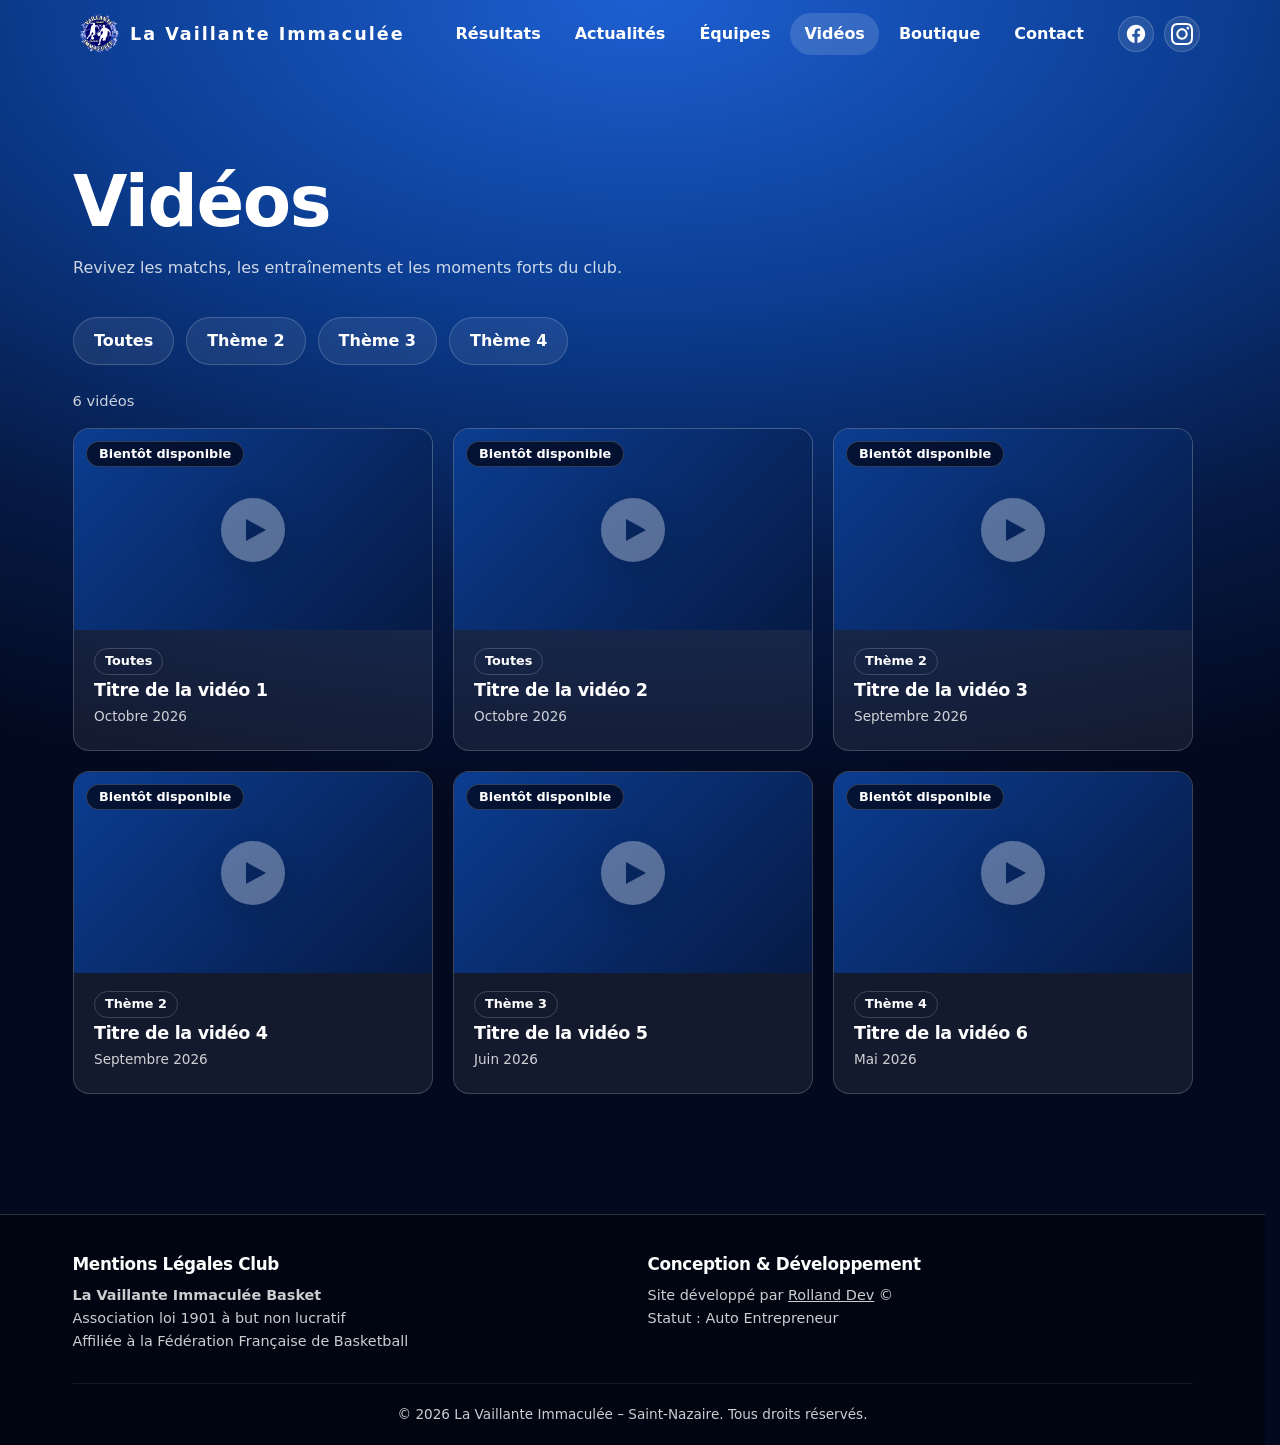
==== pages/videos.html @ cab638eb "vaillanteV2 11/10/26" ====
<!doctype html>
<html lang="fr">
  <head>
    <meta charset="utf-8" />
    <meta name="viewport" content="width=device-width, initial-scale=1" />
    <title>Vidéos – La Vaillante Immaculée</title>
    <meta
      name="description"
      content="Les vidéos de La Vaillante Immaculée, club de basket de Saint-Nazaire : matchs, entraînements et moments forts du club."
    />
    <meta name="theme-color" content="#061a45" />
    <link
      rel="icon"
      href="data:image/svg+xml,%3Csvg xmlns='http://www.w3.org/2000/svg' viewBox='0 0 100 100'%3E%3Ccircle cx='50' cy='50' r='48' fill='%230b3d91'/%3E%3Ccircle cx='50' cy='50' r='30' fill='none' stroke='%23fff' stroke-width='5'/%3E%3C/svg%3E"
    />
    <link rel="stylesheet" href="../stylev2.css" />
  </head>
  <body>
    <svg
      width="0"
      height="0"
      style="position: absolute"
      aria-hidden="true"
      focusable="false"
    >
      <symbol id="logo" viewBox="0 0 1024 1024">
        <g id="confettis">
          <path
            fill="#7b8bdb"
            fill-rule="evenodd"
            d="M551 920.3l1 2.4 0 5.3 -1 1.3 -1 4.7 -2 2.3 -1.7 4.4 2.7 3 0 2.6 5.3 5.4 4 0 2.4 -2 6.6 0 1.4 -1 3.6 2 2 -0.7 2 1.7 7 0 1.4 -1.4 0 -3.6 1 -1.4 0 -6.6 2 -2.4 0 -7.6 1 -1.4 0 -4 -1 -1 -1.7 0.7 -3.7 0 -1.3 1 -15.3 0 -1.4 -1 -6.6 -1 -5 -2.7zM428.3 900l-2.3 2.3 0 5 1 1.4 0 3.6 1 1.4 0 10.3 -2 2.3 -0.3 1.4 -4.7 3.6 1 2.4 0 2.6 1 1.4 0 4.6 1 1.4 0 2.6 2.7 2.7 0.3 2.3 2.3 3.4 3.7 0 2.3 2 4.4 -2 11.6 0 1.4 -1.4 0 -5.6 1 -1.4 0 -4.6 1 -1.4 0 -2.6 2 -2.4 0.3 -2.3 1.7 -1.7 0 -6 -3.4 -4.3 -4 0 -1.3 1 -2.3 0 -1 -1 0 -3.3 1 -1.4 0 -5 -2.7 -1.6 -10.7 -10.7 -2 0 -1.3 1zM577.3 866l-1 1.7 1.4 1.6 -3.7 4 0 5 2 3.4 0 3.6 1 1.4 0 2.6 2.3 2.4 2 0 2.4 -2.4 0 -5 -1 -1.3 0 -2.7 -1 -1.3 0 -4.7 -1 -1.3 1 -1.7 0 -2 -2.4 -3.3zM526.3 856l-2 0 -3.3 3 -5.3 0 -1.4 -1 -2 0 -1.3 1.3 0 6 3 3.4 0 3.3 -1.3 2.7 -3.4 3.3 0.7 2 -1 1.3 0 2.7 -2.3 3.7 -5 1.3 -1 -0.7 -1.4 0.4 -2 -1.7 -5 0 -3.3 4.3 -0.3 1.4 -3 3 -1.4 0.3 -1 1.7 1.7 3.6 5.3 3.4 11 0 1.4 -1 2.6 0 1.4 -1 1.6 0 4.4 -2 2.6 0 1.4 -1 4 1.3 4.3 4.7 0 6.6 1 1.4 0.3 10 3.4 3.3 0 2.7 -1.4 1 -8.3 -3.4 -2.7 0.7 -2.3 2 -1.7 0 -4.3 2 -3.7 0 -1.3 1 -4.7 0 -1.3 1 -18.3 0 -1.4 -1 -2.6 0 -1.4 -1 -4.6 -1 -3 -1.7 -1.7 1 0 3 1 1.4 0 3.6 1 1.4 0 6.3 -1 1.3 0 8 1.3 1.4 3.4 1.3 1.6 1.7 1.7 0 9.3 5 4 1 2.4 -2.4 0.3 -3.3 4.7 -4.7 1.3 0 4 4.4 0 1.6 1 1.4 0 2.6 1 1.4 1 4.6 2.3 2.4 7.4 3.3 6.6 6.7 3 -1 2.4 -2.4 5.3 -10.3 4 -4 2.7 -1.7 0 -4.6 2 -2.4 0 -1 -2 -2.6 1 -1.4 0 -2.6 1 -1.4 0 -3.6 2 -3.4 -1 -2.3 0 -12.3 3.3 -3.7 2.3 -0.3 5 -4 0 -0.7 -8.3 -8.3 -5.3 -11.7 0 -2.7 -2.7 -6 0.7 -2 -1.4 -1.3 -3 0 -1.3 1 -5.3 0 -10 -9 2.3 -5 2.7 -2.7 0 -2 -1 -1.3 0.3 -1 4 -4 1.7 0 2.6 2.7 1 0 1.4 -1.4 0 -2 -1 -1.3 0 -2.7zM616.3 845l-4 2 -2.3 2.3 0 1 1 1.4 0 2.6 1 1.4 0 3.6 1 1.4 0 2.6 2 3.4 0 4.6 1 1.4 0 3.6 1 1.4 0 5.6 1 1.4 0 1.3 -1 1.3 0 6.7 -5 12.3 1.3 1.4 2.7 0 2.3 1 3 -2 -0.3 -1.4 0.7 -1 0 -6 -1 -1.3 0 -3.7 -1 -1.3 0 -4.3 3 -3.4 2 0 5 -6 2.6 0.4 1.4 -1.4 0 -2 -3 -5.3 0 -1.7 -2 -2.3 0 -1.7 -3 -5.3 0 -1.7 -2 -3.3 0 -1.7 -3.7 -5 0.3 -1.3 -1 -1zM434 831.3l-3 1.7 -1.7 0 -3.3 3.3 2 5.7 -4 3.3 0 1 1.3 1.4 2 0 1 -0.7 1.7 1.7 -1 1.6 -2.7 -0.3 -1.3 1.3 0 3 1 1.4 0 4.6 2 2.4 -2 2.6 0 3 1.3 1.4 6.7 -1 4.7 3.6 2 -2 0 -1.6 1 -1.4 -1 -2.3 0 -3.3 3.3 -7.7 2.7 -3.7 1 -5 -3.7 -4 0.7 -1 0 -2 -6.4 -6.3zM784.3 791l0 0.7 6.4 6.3 0.3 1.3 7 7 1.3 -0.3 4 1.7 5 0 4.4 -3.4 0.6 -2.3 -2 -2 -5.3 -2.3 -7.7 -6.7 -3.6 0 -1.4 -1 -3 0 -1.3 1 -3.7 -1zM760.3 788l-3 0 -1 1 0.7 3 -2 2.3 -0.3 1.4 -2.4 1.3 -3.6 3.7 -1.4 0.3 -4.3 4.3 -0.3 1.4 -1.7 1.6 2 4.4 0 1.6 2.3 2.4 1 0 9 -5 3.7 -3.7 1.3 -0.3 6.4 -5.4 0 -6 -2 -4zM246.3 773l-3 -1 -8.3 9.3 -0.3 1.4 -2 2 -1.4 0.3 -22.3 22.3 -0.3 1.4 -12.7 12.6 0 1 2.7 2.7 0.3 1.3 3.3 3.4 2 -0.7 1 0.7 2 0 1.4 -1 2.6 0 7 -3.7 1 0.7 3 0 1.4 -1 1.6 0 3.4 -3.4 0 -1.6 1.3 -2.7 2.3 -2.3 -0.3 -1.4 0.7 -1.6 2 -2.4 3.3 -7.3 1.7 -1.7 0 -1.6 3.3 -6.7 1.7 -1.7 3.3 -8.3 2.7 -2.7 0 -2zM761 757.3l-2 3 0 5 5 10 2 2.4 0 1.6 2 3.4 0 1.6 3.3 3.4 2 0 3.4 -2 8.6 0 2.4 -2.4 0 -2 -13.4 -12.3 -1.3 -0.3 -5.7 -6.7 -1.3 -0.3 -4.3 -4.4zM809.7 856.3l0 -2 -7.4 -7.3 -2 0 -2.6 2.7 -1.7 0 -1.3 -1.7 0 -2.7 -1.7 -2 1 -2.3 3.7 -3.7 0.3 -1.3 4.7 -4.7 0 -1.6 1 -1.4 0 -5.6 1 -1.4 0.6 -3.3 -1 -1 -5.3 -1.3 -3.7 -3.7 -1.6 0 -2 -1 -7.4 -8 -3 0 -2 2.7 4.4 5.3 3.3 6.7 0 1.3 -2.3 4.7 -3 3 -1.4 0.3 -4.6 3.7 -3.4 1.3 -3.6 3.7 -5.4 3.3 -3.6 3.7 -2.4 0.3 -2.6 2.7 -4.4 2.3 -3.6 3.7 -1.4 0.3 -4 4 2.7 3.7 0 2.3 -1 1 -4 0 -0.7 -0.7 0.4 -2 -1.4 -1.3 -4.3 2 -4.3 0 -2.7 -1.3 -6 -7 -4.3 -7.4 -6.7 -7.6 -1.3 -3.4 -2.7 -2.6 -1.3 -3.4 -2.7 -2.6 -3.3 -5.4 -5.4 -5.3 -1 0 -4.3 5 -5.3 0 -1.4 -1 -1.6 0 -3.7 -3.3 -0.3 -4.4 -2 -3.3 0 -1.7 -1.7 -2 0.7 -2.6 5.6 -3 2.4 -2.4 0 -1 -6.7 -9.6 -2.3 -4.7 0 -3.3 1.3 -2.7 4 -4 1.3 -0.3 5 -5 0 -0.7 -3 -3 -4.3 -1.3 -4.3 -3.4 -2.4 0.7 -2.6 2.7 -1.4 0.3 -10.6 7.7 -3.4 1.3 -1.6 1.7 -3.4 1.3 -6.6 4.7 -28.7 14.3 -1.7 0 -5.3 3 -1.7 0 -8.3 4 -4.7 1 -3.3 2 -1.7 0 -7.3 3 -2.7 0 -7.3 3 -2.7 0 -1.3 1 -2.7 0 -1.3 1 -2.7 0 -1.3 1 -2.7 0 -1.3 1 -2.7 0 -1.3 1 -3.7 0 -1.3 1 -3.7 0 -1.3 1 -4.7 0 -1.3 1 -4.7 0 -1.3 1 -5.7 0 -1.3 1 -7.7 0 -1.3 1 -10.7 0 -1.3 1 -23.7 0 -1 1 1 1.7 2 1 31 0 3.4 -1 8.6 0 1.4 -1 4.3 0 4.3 3 5 1 7.4 -3 3.6 0 1.4 -1 4.6 0 1.4 -1 5.6 0 2.4 -2.4 0 -2 -0.7 -1 1.7 -1.6 1.6 0 1.4 -1 2.6 0 1.4 -1 2.6 0 1.4 -1 7.6 -2 3.4 -2 1.6 0 4.4 -2 6.6 -1 6.4 -3 1.6 0 1.7 -1.7 2.3 -0.3 1.4 -1 2.6 -0.4 3.7 4 8.7 -3.6 1.6 0 10.4 -5 4 1.3 3 3 5.3 10.7 0 1.6 3 5.4 0 1.6 1.7 1.7 4.3 8.7 0 1.6 4 7.4 0 1.6 5 10.4 0 1.6 1.7 1.7 1.3 3.3 2.3 2.4 2.4 0.6 15.3 -15.3 2.7 -1.3 4.3 0 4.7 4.3 0.3 1.3 1.7 1.7 1.3 2.7 0 1.6 3 5.4 0 1.6 2 3.4 0 1.6 1 1.4 1 4.3 -1 1.3 -0.3 2.4 -2.7 2.6 -0.3 2.4 -2 2 -13.7 8.3 -1.7 0.3 -2.6 -3 -3.4 0.7 -4.3 3 -1.7 0 -7.3 4 -1.7 0 -3.3 2 -1.7 0 -1.3 1.3 0 1 3 3.4 0 3.6 1 1.4 -0.3 1 -2.7 2.3 -1.7 0 -1.3 1 -2.7 0 -1.3 1 -1.7 0 -1 1 2.7 3.3 3.3 -0.3 7 3.7 1.7 0 2 1.6 2 0 3.3 3.4 1.4 0.3 1.6 1.7 2.4 0.3 4.6 4.7 1.4 0.3 2.6 2.7 1.7 0.6 9.7 -4.6 3.6 0 1.4 -1 3.3 0 3.3 3 2 -0.7 5 3.7 4 0 1.4 -1.4 1.3 -3.3 2.7 -2.7 0.3 -1.3 4.7 -3.7 0 -4 -2 -2.3 0 -3.7 -1 -1.3 0 -6.7 -0.7 -1 1.7 -3 0.3 -2.3 2 -2 3.3 -1.3 6.7 -5.7 7.7 -4.3 4.3 2.6 1.7 -0.6 3.6 0 1.7 -1 2.3 2 1 0 2.4 -2 1.6 0 4.4 -2 2.6 0 1.4 -1 1.6 0 2.4 -2.4 0 -3.6 2 -2.4 0 -2.6 1.3 -1.7 2 -0.3 1.3 1 6 0 4.4 -5.4 0.3 -1.3 2 -2 4.3 -2.3zM686.3 892l1.4 1 1.3 2.7 0.3 2.6 -2.3 1.7 -2.3 0 -1 -1 0 -5.3zM659.3 796l2.4 2 0.3 2.3 1 1.4 -1.3 4 -1.7 1.3 -1.3 -1 0 -3.7 -3 -4.3 1 -1.3zM827.3 736l-10.3 -1.7 -4 4 -1.3 3.4 -1.7 1.6 0 2 6.3 6.4 2 0 6.4 -6.4 0.3 -1.3 1.7 -1.7 0 -1.6 2 -2.4 0 -1zM82 724.3l-1 1 0 4 1 1.4 0 1.6 2 2.7 -2 2.3 -0.3 1.4 -2.7 2.6 0 1 1.3 1.4 2 -0.7 4.4 2 11 11 4 6.3 -0.7 2 1.3 1.4 1.7 0 1.3 1 2.7 0 1.3 1 4 0 1 -1.7 -2.6 -3 0 -5.3 2 -2.4 0 -1 -2 -3.3 0 -2.7 -1 -1.3 1 -7.7 -4.4 -3.3 -4 0 -3.3 2 -6 -0.3 -4 -4 -3.3 -5.4 -4 -4zM230 711.3l-1 1 0 2 3.3 3.4 0 2 18 18 3.7 0.6 6.3 6.4 1.4 0.3 8.6 9.7 1.4 0.3 3.6 3.7 10.4 6.3 3 3 2 3.3 -3.4 4.4 2 2 1.4 0.3 5.3 5.7 0 7.3 -1 1.3 0 12 1 1 3.3 -0.6 11.7 -11.7 2.7 -1.3 4.3 0 21.3 11 2.4 0.3 1.6 1.7 1.4 0.3 5.3 5.7 0 2.3 -2 3.3 0 2.7 -2 2.3 -2.7 5.7 0.4 1.3 -2.7 4 0 1.7 -2 2.3 0 1.7 -1.3 2.7 -4.7 6.6 0 1.7 -6.7 12 2 2.7 1.4 0.3 1.6 1.7 0 1.3 -1.3 1 -2.7 0 -1.3 1 -2 -0.7 -2 2 -5 10 0 1.7 -1 1.3 0.3 3.7 -4.3 4.3 -1.3 4.4 -4 4 -2.7 1.3 -4.3 0 -3.4 -2 -1.6 0 -2.7 -1.3 -2.7 -2.7 -1.6 0 -9.7 -5.3 -3.3 -3.7 0 -1.7 -1 -1.3 0 -2.3 0.6 -1 -0.6 -1.4 -3.7 2.7 -5.3 1 -1.4 -1 -1.6 0 -2.4 -2 -11.3 -5.3 -2 -2 -2.3 -4.7 0 -3.7 -1 -1 -5.7 3.7 -3.3 0 -7.4 -4 -1.6 0 -2.7 -1.3 -1.7 -1.7 -1.3 -0.3 -4 -4 -1.3 -2.7 0 -3.7 -2.4 -2.3 -1.6 -0.7 -2.4 0.7 -1.3 1.3 0.7 2 -3.7 5 0 1.7 -2 2.3 -3 6 0 4 4.3 4.4 1.7 0 4.3 3 2.4 0.3 9 9 0.3 6.3 1 2 2.3 2.4 1.4 0.3 5.6 5.7 2.7 0 1.3 1 3.7 0 1.3 1 7 0 2.4 -2 7.6 0 2.7 -3.7 2 -0.3 5.3 5 6.4 3.3 6 5 2 3.3 -2 2.4 -1.4 0.3 -4.6 4.7 -4 0.3 -1.4 -1 -2 0 -1.3 1.3 0 1.7 -3.7 6 0.7 2 -3 6.3 0 2.7 -1 1.3 0 2 1.3 1.4 1.7 0 3.3 2 1.7 0 2.7 1.3 6.6 5.7 9.7 0 1.3 1 3.4 0.6 0.6 -0.6 -0.6 -2 1 -1.4 0 -2.6 1 -1.4 0 -4.6 1 -1.4 0 -2.6 1 -1.4 0 -5.6 4.3 -4.7 1.7 0 2.6 2.7 1.4 0.3 4 4 0.3 1.3 1.3 1.4 1 0 1.4 -1.4 -1 -3.6 4.3 -4.7 2.7 -1.3 7.6 0 3.7 -2.7 13.3 -6.3 1 -1 -2 -2.7 -1.3 -0.3 -3 -3 -1.3 -2.7 0 -4.3 2 -2.4 0 -1.6 4.3 -8.7 1.7 -1.7 3.3 -7.3 1.7 -1.7 0 -2 -0.7 -1 2 -4.3 1.7 -2.3 4 -3.4 0.3 -2.3 2.7 -2.7 0.6 -1.6 -0.3 -1.4 3.7 -5 4.3 -9.3 2.7 -2.7 5.3 -10.3 1.7 -1.7 2.3 -5.3 1.7 -1.7 1.3 -3.3 2 -2 5 -2.3 1.3 1 3.7 0 1.3 1 8.7 1 4.3 2 3.7 0 1.3 1 2.7 0 1 0.6 3.7 -1.6 3.3 0 1.3 1 6.7 0 1.3 1 19 0 2 -2.7 -1 -1 -8.6 0 -1.4 -1 -6.6 0 -1.4 -1 -6.6 0 -1.4 -1 -4.6 0 -1.4 -1 -4.6 0 -1.4 -1 -3.6 0 -1.4 -1 -2.6 0 -1.4 -1 -3.6 0 -1.4 -1 -2.6 0 -1.4 -1 -6.6 -1 -4.4 -2 -2.6 0 -1.4 -1 -1.6 0 -1.4 -1 -1.6 0 -1.4 -1 -1.6 0 -1.4 -1 -1.6 0 -1.4 -1 -7.6 -2 -3.4 -2 -1.6 0 -3.4 -2 -1.6 0 -3.4 -2 -1.6 0 -5.4 -3 -1.6 0 -29.7 -15.3 -1.7 -1.7 -8.3 -4.3 -1.7 -1.7 -13.3 -8.3 -2.7 -2.7 -1.3 -0.3 -2.7 -2.7 -5.3 -3.3 -3.7 -3.7 -1.3 -0.3 -3.7 -3.7 -1.3 -0.3 -6.7 -6.7 -1.3 -0.3 -24.3 -24.4zM181.3 640l-3 0 -1 1 0.7 3.3 2.7 3.7 2.3 5.3 1.7 1.7 4.3 9.3 1.7 1.7 0.3 1.3 3.7 4.7 1.3 3.3 1.7 1.7 0.6 3.3 -4 1.4 -1 -0.7 -6 0 -4.3 4 -3.3 -2.7 -2.4 0.7 -4.6 5.7 -2.4 0.3 -2.6 2.7 -2.4 0.3 -1 1 0 2 -4.3 3.3 0 2.7 -2.3 2.7 -4.7 2.3 -6.7 0 -1.6 1.7 -3.4 1.3 -5.6 4.7 -4.4 2.3 -2 2.7 2.4 1.3 4 4 0.3 3.3 1.3 1.4 1 0 3.7 -3.7 1.3 -0.3 1.7 -2.7 4.7 -3.7 0.3 -2.3 3 -3 1.3 -0.3 16.4 -16.4 0.3 -1.3 4.7 -5.3 3.6 0 1.7 -1 1.3 1 2.4 0.3 25.3 25.3 1.7 -1 1 -2 0 -2.6 1 -1.4 0 -6.6 1 -1 6.6 6 2 1 2 0 1 -1 -3.3 -4 -0.3 -1.4 -3.7 -3.6 -0.3 -1.4 -3.7 -3.6 -0.3 -1.4 -2.7 -2.6 -3.3 -5.4 -2.7 -2.6 -0.3 -1.4 -9.7 -13.6 -1.3 -3.4 -4.7 -6.6 -2.3 -5.4 -1.7 -1.6 -3.3 -7.4zM913.3 616l-1 0 -1.6 1.7 -1.4 0.3 -2.6 2.7 -3.4 1.3 -11.3 11 -8 -7.3 -0.3 -2.4 -2 -3.3 0 -1.7 -1 -1 -1.7 0.7 -4.7 0 -4.3 2 -5.3 0 -4.4 -2 -3 0 -2.3 2.3 -3 6 0 2.7 -1.3 2.7 -2.7 2.6 1 7 7 12.4 0 3.3 -2.3 4.7 -1.7 1.6 -1.3 3.4 -1.7 1.6 -1.3 4.4 -1.4 1 -2 -0.7 -2.3 2.3 -2.3 4.4 -1.7 1.3 -3.3 -0.7 -1 -1.3 0 -1.7 -1 -1 -2.4 0.7 -4.6 3.7 -2.4 0.3 -1.3 1 -3.3 0 -8.4 -4 -2 0 -1.6 2.7 -3 3 -1.4 0.3 -5 6 1.7 5 -3.3 5.7 -4.7 4.6 0 0.7 -5 4.3 -0.3 1.4 -4.4 4.3 1.4 2.3 -0.7 2 4.3 4.4 2 0 3.4 -3.4 0.3 -1.3 2.3 -1.3 6.7 -7.7 6 -0.3 2.7 1.3 4.6 4.7 1.4 0.3 5.6 5.7 1.7 0 2.7 1.3 3.6 3.7 2 0 3.4 -4.4 0 -4.6 2 -3.4 0 -1.6 3.6 -2.7 2 0 2 1.7 1 0 5.4 -4 3.6 0 2.4 -2.4 1.3 -3.3 2.7 -3.3 3.3 0 2.3 1 1.4 -2 6 -5.4 2 -4 0.3 -2.3 1.7 -1.7 1.3 0.7 0 6 -1 4.3 1.7 1.7 0.3 1.3 4.7 4.7 0.3 3.3 1 2 3.3 2.4 2.7 0 3 2 0 1.3 -1 1 -5.7 0 -4 2 -1.3 1.3 0.7 2 -1 3.4 -8 8 -1.4 0.3 -3.6 3.7 -1.4 0.3 -3.3 3 -1.7 0.7 -2 -1.7 -2.6 0 -5.4 -5 -2 0 -1.3 1.3 0 2 5.7 5.7 1.6 2.7 3.7 0 3.3 2 2.7 0 1 1 0.3 1.6 -0.6 0.7 -6 0 -1.4 -1 -4 0 -1.3 1.3 0.3 2.7 -2 1 -16.3 17.3 0 3 2.3 2.4 1.4 0.3 7.3 7.7 -1 4.3 -2 3.3 0 2.7 -1 1.3 -1 4 4.3 3.4 2 -0.7 1 0.7 2.7 0 8.3 4 1.7 0 3.3 2 1.7 0 4 1.6 1.7 -1 0 -1.6 2 -4.4 0 -2.6 1 -1.4 0.3 -2.3 4 -4 3.3 -0.3 6.4 -4 6.6 0 2 -1 7.4 -7.4 0.6 -3.3 -2.3 -2.3 -1.3 -5.4 -2.7 -4 0.7 -2 -2.7 -2.6 -1.3 -2.7 0.3 -2 3.7 -3.7 0 -4 -1 -1.3 0 -3.7 -1 -1.3 0 -2.7 -1 -1.3 0 -6.7 -4 -6.3 0.3 -2 1.7 -1.3 3 0.3 9.6 7.7 6.4 3.3 2.6 2.7 1 0 4.4 -3.4 3 -7 0 -2.6 1 -1.4 0 -1.6 3 -4.4 0 -1.6 1.3 -2.7 2.7 -2.7 0 -3 -1.4 -1.3 -1.6 0 -1.4 -1 -2.6 0 -8.4 -4 -1.6 0 -4.4 -2 -3.3 -0.3 -1.3 -1.7 0.3 -4 4.3 -4 4.4 2.3 2 -2 2 -4 0.3 -2.3 1.7 -1.3 3 0.3 4 4 1.3 3.3 1.3 1.4 3 0 8.4 -8.4 1.3 -3.3 1.7 -1.7 2 -4 0 -1.6 3 -6.4 0 -5 -2.4 -2.3 -5.6 0 -4.4 -2 -3.6 0 -1.4 -1 -2.6 0 -2.7 -1.3 -3.7 -3.7 -2.3 -1.3 0 -2.7 6.7 -6.7 0 -2 -5.7 -5.6 -0.3 -1.4 -4.7 -5.6 -1.3 -3.4zM898 669.7l-2 2.3 -3.7 0 -8.3 5 -2 -0.7 4 -6.3 1.7 -1.3 6.6 0 1 -0.7zM806.7 458.3l-1.7 1 0 3 1 1.4 0 17.6 1 1.4 0 13.3 -1 1.3 0 18.7 -1 1.3 0 8.7 -1 1.3 0 6.7 -1 1.3 0 5.7 -1 1.3 0 4.7 -1 1.3 -1 8.7 -1 1.3 0 2.7 -1 1.3 0 3.7 -1 1.3 -1 6.7 -2 4.3 0 2.7 -3 7.3 0 2.7 -1 1.3 -1 4.7 -2 3.3 0 1.7 -1 1.3 -1 4.7 -2 3.3 0 1.7 -3 5.3 0 1.7 -3 5.3 0 1.7 -9.3 18.7 -1.7 1.6 -3.3 7.4 -1.7 1.6 -4.3 8.4 -1.7 1.6 -10.3 16.4 -2.7 2.6 -3.3 5.4 -3.7 3.6 -0.3 1.4 -3.7 3.6 -0.3 1.4 -4.7 4.6 0 1 1 1 2.3 -0.6 2.4 -2.4 0.3 -1.3 10.3 -11.3 0 -2 2.4 -2.4 2.3 -4.3 2.3 -1.3 5.4 -6.4 1.3 -3.3 7.7 -11.7 0.3 -3.3 4.7 -4.7 12 -24 0 -2.6 3 -4.4 0 -2.6 4 -8.4 1 -4.6 3 -4.4 0 -1.6 1 -1.4 0 -1.6 1 -1.4 0 -1.6 1.6 -4 -0.6 -2 1 -1.4 0.3 -2.3 1.3 -1.3 -0.6 -2 2 -2.4 0 -1.6 1 -1.4 0 -4.6 2.3 -2.7 2.7 0 6 6 1.6 2.7 5 0 7.4 -8.4 3.3 -5.3 5 -4.3 1.7 1.3 0.3 2.3 6 10.4 1 4.6 2 3.4 0 3.6 2 4 2 2.4 0 7.6 2.3 2.4 2.4 -1 10.6 0 1.4 -1 5.3 0 2.3 2 2.4 0.6 3 -3 0 -1.6 2.3 -4.7 4.7 -4.7 0 -3 -0.7 -1 0.7 -2 -2 -2.3 0.6 -3 -1.3 -1.7 0.7 -2 -1 -2 -1.4 -1.3 -2.3 -0.3 -2.7 -2.7 -3.6 0.3 -3 -3.6 1.3 -1.7 2.7 -1.3 3.6 0 3.4 -2 2.6 0 1.7 -1.7 1.3 -0.3 11.7 -11.7 2.7 -1.7 0 -1 -1.4 -1.3 -1 0 -8 5.7 -1.3 -0.4 -10 5.7 -1.7 0 -4 1.7 -4.6 -4.7 0.6 -2 -2.6 -4 0 -6.7 -1 -1.3 0 -8.7 -1 -2 -1.4 -1.3 -1 0 -1.3 1 -2.7 0 -2.6 2.7 -3.4 0.3 -1.3 1.3 0 2 2 4.4 0 3.6 1 1.4 1 4.3 -2.7 2.7 -2.3 -1 -1.3 -1.7 0 -8.7 -1 -1.3 0 -3.7 -3 -3.3 1 -1.7 0 -2 -1 -1.3 0 -8.7 -2.7 -3.6 -4.3 -8.7 0 -1.7 -2 -2.3 -0.7 -1.7 0.3 -1.3 -1.6 -3.7 -2.4 -2.3 -2 0 -2 1 -1.6 1.7 -3.4 1.3 -3.3 3.3 -2.7 -0.3 -1.3 1.3 1 2.4 0 3.6 4 8.4 0 3.6 2 3.4 0 1.6 2 2.7 -5.3 5.7 -2.7 1.3 -3.3 0.3 -3 -3.3 0 -2.3 1 -1.4 0 -7 -1 -1.3 0 -7.3 1 -1.4 0 -3.6 1 -1.4 0 -13 -1 -1.3 0 -15.7 -1 -1.3 0 -6.7zM831.3 433l-2 1 -4.3 4.3 -0.3 1.4 -1.7 1.6 -1 2 0 1.7 -2 2.3 -2 4 0 1.7 -3 5.3 0 1.7 -2 4.3 1.3 1.4 3.4 1.3 3.6 3.7 1.7 0 3.3 2 2.7 0 7.3 4 1.7 0 3.3 2 4 1 1.4 -1.4 3 -6 1.3 -6.3 2.7 -2.7 1 -4.6 2 -3.4 0 -2.6 1 -1.4 0 -4 -4.4 -3.3 -3.3 -1.3 -1.7 -1.7 -2 -1 -1.6 0 -2.4 -2 -1.6 0 -4.4 -3zM137.3 334l-2.3 -0.7 -1 1 0 2.7 -0.7 1 0.7 1.3 4.7 -3 0 -1zM152.3 327.7l-1.6 -2.7 0 -4.7 -1 -1.3 0 -2.7 -3.4 -4.3 -3 0 -4.3 2 -3 -1.7 -2 1.7 -4.7 0 -1.3 1 -1.3 0 -2 -1.7 -4.4 0.7 -2 1 -3.3 3.3 0 1 3.3 3.4 5 1.6 -1.3 2 0 2.7 -0.7 1 0.7 1.3 2.7 -1.6 1.6 0 2.4 -2 2.6 1 1.4 -1.4 0 -1 -2.4 -3 3 -1.6 3 -3.7 6.4 0.7 0.6 0.6 -1 1.7 0.4 1.3 -0.7 2 1 1.4 0 1.6 1.7 2 -0.4 1.4 0.7 2.6 1 1 2.3 -0.6 1.4 -1.4 1.3 -3.3zM246.3 249l-1 0 -1.6 1.7 -1.4 0.3 -4.6 4.7 -1.4 0.3 -3 2.7 -2.3 -2 -0.3 -1.4 -3.7 -3 -16.3 16.4 -2.7 1.3 -3.3 0 -1.4 -1 -1.6 0 -5.4 -3 -1.6 0 -2.7 -1.3 -1.7 -1.7 -1 0 -3.3 3.3 -0.7 3.4 1.7 3.6 3.3 3.4 1.4 0.3 4.6 3.7 0 1.3 -2.3 2.3 -0.3 1.4 -4 4 -5.7 3.3 -2.7 0 -1.3 1 -11.7 0 -6.6 5.7 -1.4 0.3 -3.3 3.3 0 2 4 7.4 0 2.6 5 9.4 -0.3 1 -4 4 -8.4 4.3 -2.3 3 -1.7 0.7 -2 -0.7 -2 1 -4.6 4.7 -2.7 1.3 -1.7 -1 -3.6 0 -1 -0.7 -3 1.7 -1 -1 0 -2.7 -1 -1 -1.7 0.7 -5.7 0 -1.3 1.3 0 3 1.3 1.4 2.4 0.3 4.6 4.3 0 0.7 -4 2 -6.3 6.3 0 1 2 4 3 1.7 1 4.3 2.7 2.7 0.3 1.3 9.7 9.7 1.3 2.7 0 4.6 1 1.4 0 2.6 2 4.4 0 6.6 1.3 1.4 6.7 0 1.7 1.3 1.3 2.7 0 1.3 -1 1.3 0 3.7 -1 2 -3 2 -1 -0.3 -8 -8 -0.3 -1.4 -2.4 -2.3 -1.3 -0.3 -4.7 -3.7 -1.6 0 -2.7 -1.3 -6 -6.4 1 -2.3 4.7 -4.7 1 -2 -1 -4.6 1.6 -2.7 -5.6 -11 0 -1.7 -1.7 -1.6 -1.3 -3.4 -5.4 -4.3 -3.3 -1.3 -2.3 -2.7 0 -2.3 2 -3.4 0.3 -2.3 4 -4 3.3 -1.3 3 -3 -1.6 -5 3.6 -7.7 -3 -3 -2 -1 -2.6 0 -2.4 -2 -2.6 1 -2.4 -2 -1.3 -0.3 -7 -7 -1 -2.4 1 -2.3 8.3 -9.3 -3.6 -4.7 -0.7 -4.7 2.7 -3 0.3 -1.3 3.7 -3.7 1 -2 0.3 -3.3 5.7 -5.3 8.6 0 3.4 -3.4 0 -2 -2.7 -2.6 -1 -2.4 0 -2 2 -3.3 2.3 -1 5.4 5 2.3 4.3 3.7 3.7 0.3 1.3 1.3 1.4 1 0 2.7 -2.7 2.7 -1.3 1.6 0 1.7 -1.7 3.3 -1.3 2.7 -2.7 2.7 -1.3 1.3 0 1.3 1 3 -1 4.4 -4.4 0 -2 -1.4 -1.3 -2.3 -0.3 -1.7 -1.7 -2.6 0 -4.7 -2.3 -6.7 -4.7 -10 -5 -1.6 0 -2.4 -2 -1.6 0 -2.4 -2 -4 -2 -1.6 0 -7.7 -3.7 -3 2 -1 2 0 1.7 -2 2.3 -1.7 3.7 0.7 2.3 2.7 2.7 0 1.7 -1 1 -2.4 0 -4 -4.7 -3 -1 -18.3 18.3 0 3.7 -0.7 1 0.7 1.7 0 5.3 -1.3 1.7 -2 0.3 -3.4 -3 -1.3 -0.3 -5 -5 -1.7 -2.7 -2 -1 -6 0 -1.3 1 -5 0.3 -15 15 -0.3 1.4 -2.7 2.6 0 4 2.3 2.4 6.4 3.3 7.6 6.7 4.4 2.3 5.6 5.7 2 1 2 0 3.4 -3.4 2 -5 0 -1.6 2 -2.4 0 -1.6 2.3 -4.7 1.7 -1.7 3 -6 0.3 -2.3 1.7 -1.7 1.3 0 5.7 5.7 0 1.7 -3.7 2.6 -5 10 -0.3 3.4 -3.7 3.6 -3 6 0 3 3 5 4.3 4.4 1.4 0.3 4.6 3.7 0 2 2.7 4 -0.3 2 -8.7 8.6 -0.7 1.7 0.7 3.3 7.3 6.4 6.4 2.3 2 3.3 -2.7 3 -2.3 4.4 -3.7 2.6 -0.3 2.4 -9.7 10.6 -1 2 0 2 4.3 4.4 0 2 2.4 1.3 7.6 7.7 1.4 0.3 1.6 1.7 2 1 6 0 1.4 -1 5.3 0 3.7 3.3 0.3 1 -3 4.3 -1.3 5.4 -14.7 14.6 -2.3 4.4 -3.4 0.3 -3.3 3 -6.3 -1 -1.4 -1 -2.6 0 -1.4 -1 -1.6 0 -1.4 -1 -2.6 0 -1.4 -1 -3.6 0 -1.4 -1 -3.6 0 -1.4 -1 -5 0 -1 1 0.4 1.3 -1 2.4 -2.7 2.3 -3.7 -3 -2 -1 -2 0 -8 5 -3.6 3.7 -4.7 2.3 -1.7 0 -4.3 3.3 -0.3 1.4 -5.7 6.6 0 3 2.3 2.4 1.4 0.3 2 2 0.3 1.3 13.3 13.4 2 1 3 0 4.4 -4.4 0.3 -1.3 10 -10 2.3 -0.3 2.4 -2 1.6 0 3.4 -3 3 0.3 3.6 3.7 4.4 2.3 2.6 2.7 1.7 0 1.3 1 2.7 0 2 2 -2.7 4.3 0.7 1.7 -0.3 1 -3.7 3.3 -6.7 -6 -2 0 -9.3 9.3 -0.3 1.4 -9 9 -1.4 0.3 -2.3 2.3 0 3 2.7 1.7 2.3 2.7 0 3.3 -3 3.3 -3.3 -0.3 -2.4 -2 -5.3 -2.3 -1.7 -1.7 -3 0 -1.3 1.3 -4.3 9.4 -2.7 2.6 -4 9 0 5 2 2.4 0 2.3 -3 6.3 0 2 1 1.7 -1 1.3 0 2.7 -2 4.3 0 4.7 -1 1.3 0 5 2.3 3.4 11 0 3.7 -2 2.7 1.3 2 2 2 3.3 -0.7 1.7 -8.7 10.7 3 3 3.4 1.3 12.6 12.7 1.4 0.3 2.6 2.7 2.4 0.6 4.3 -4.3 1.3 -0.3 3.7 -3.7 1.3 -0.3 2.4 -2 2.6 0 3.4 -3.4 0 -5.6 1 -1.4 0 -5 -2.4 -3.3 0 -1.3 1.4 -1 6.6 0 4.4 -3 6.6 0 1.4 -1 3.6 0 1.4 -1 3.6 0 1.4 -1 3 0.3 4.3 4.7 0 3.3 -1 1.3 0 8.7 -1 1.3 0 2 3.3 5.4 7 0 1.4 -1 3.6 0 1.4 -1 4.6 2 6 0 2.4 -3.4 0.3 -5.3 2.7 -2.7 1.3 -3.3 3.7 -3.3 5.3 0 2.3 2 1.4 0.3 2.3 2.7 -1.3 3 -6.7 6.6 -0.3 1.4 -3.7 4.6 0 6 4 7 2.7 2.7 0.3 1.3 2 2.4 0 3.3 -2.7 2.7 -1.3 -1 -0.3 -2.4 -1.4 -1.3 -7.6 0 -1.7 -0.7 -4 1.7 -18.7 0 -2.3 2.3 0 2 1.7 2 -0.7 1 0 2 1 1.4 0 4.6 1 1.4 -2 2.3 -1.3 0 -2.4 -2 -1.6 0 -2.4 -2 -1.3 -0.3 -6 -6 -0.3 -1.4 -2.4 -2.3 -1.6 0 -1.4 -1 0 -2 -2 -2 -2.3 1 -4.7 0 -1.3 1 -1.7 0 -3.3 3 -2.7 0 -1.3 1 -6.7 1 -2.3 2.3 0 4 1 1.4 2 7.6 2.7 4 -0.4 1.4 1.7 3 -1 1.6 0 2 2 3.4 0 1.6 5.7 5.7 0.3 1.3 2 2.4 0 1.3 -4.3 4.7 -2.4 0.3 -1.3 1.3 -0.7 2.7 0.7 2 -1 1.3 0 3.7 -1 1.3 -1.3 0 -3.4 -3.3 -3 1 -3.6 3.7 -1.4 0.3 -15 15 0 2.7 12 15 4 0 2.7 -2.7 5.3 -1.3 3 -1.7 1.4 0.3 1.3 -0.6 2.3 1 2 -2 -1.6 -3.7 0 -5.3 5.3 -5.7 4.3 -2.3 6.7 -5.7 4.3 -2.3 2.7 -2.7 10.3 -6.3 2.7 -2.7 7.3 -4.3 5 -4 0 -0.7 -5.3 -5.7 1.7 -2 0 -1 -2.7 -3 0.7 -1 0 -2.6 3 -4 2.6 0 1.4 -1 4.6 0 1.4 -1 9.3 0 1.3 1 2.7 0 1.3 1 3.7 0 2.3 1 1.4 -1 5.6 0 1.4 -1.4 0 -4 -1 -1.3 0 -1.7 -2.7 -3.6 -0.3 -2.4 -1 -1.3 0 -1.3 1 -1.4 0 -2.6 5.3 -8.7 3.3 -3 3.4 1.3 2 -2 0 -2 -3 -5.3 -1 -4.7 -2 -3.3 0 -1.7 -1 -1.3 0 -1.7 -1 -1.3 0 -1.7 -1 -1.3 0 -1.7 -1 -1.3 0 -1.7 -3 -7.3 0 -2.7 -2 -4.3 0 -2.7 -1 -1.3 0 -2.7 -1 -1.3 0 -2.7 -1 -1.3 0 -3.7 -1 -1.3 0 -2.7 -1 -1.3 0 -3.7 -1 -1.3 0 -4.7 -1 -1.3 0 -4.7 -1 -1.3 0 -6.7 -1 -1.3 0 -6.7 -1 -1.3 0 -11.7 -1 -1.3 0 -39.3 1 -1.4 0 -10.6 1 -1.4 0 -7.6 1 -1.4 0 -5.6 1 -1.4 0 -4.6 1 -1.4 0 -4.6 1 -1.4 1 -8.6 1 -1.4 0 -2.6 1 -1.4 0 -2.6 1 -1.4 0 -2.6 1 -1.4 1 -6.6 2 -4.4 0 -2.6 1 -1.4 0 -1.6 1 -1.4 2 -7.6 2 -3.4 1 -4.6 2 -3.4 0 -1.6 2 -3.4 0 -1.6 2 -3.4 0 -1.6 7 -13.4 0 -1.6 3 -4.4 5.3 -11.3 1.7 -1.7 1.3 -3.3 1.7 -1.7 4.3 -8.3 1.7 -1.7 6.3 -10.3 2.7 -2.7 2.3 -4.3 6.7 -7.7 0.3 -1.3 3.7 -3.7 0.3 -1.3 4.7 -4.7 0.3 -1.3 21.3 -22.3zM131 564l-3.3 2 -1.4 -1 -6.6 -1 -2.7 -1.3 -1.3 -2 3 -2 2.6 1 3.4 -2 2.3 0 2.7 3.3zM51 545.3l3 3.4 0 1.6 1 1.4 0 5 -0.7 0.6 -1.3 -0.6 -1.3 -2.7 0 -1.7 -2 -4.3 0 -2zM141.3 537l2.4 1 1.3 1.7 0 5.6 1.7 3 -0.7 1 0 2 0.7 0.7 -0.4 1.3 -1.6 -0.3 -1 -1 0 -1.7 -1.7 -1.6 -2.3 -5.7 0 -2.7 -1 -1.6zM100.7 434.7l2 0.3 4 4 0.3 3.3 3.3 5.4 5.7 0 1.7 1.3 0.3 6.3 2.7 2.7 0.3 2.3 2.7 2.7 1.3 3.3 3.7 4.7 1 2.3 -0.7 2 1.3 1.4 3 1 5 -4.7 2.7 1.7 0 8.3 -1 2.3 1 1.4 0 4.6 1 1.4 0 4.3 -0.7 1 0.7 4.3 -0.7 1 -0.6 -1 0 -2 -2.4 -2.3 -1 0 -2.3 2 -3.3 0 -1.4 -1 -5.6 0 -4.4 -4 0 -2 -1 -1 -4 0 -2 1 -5 5.3 -1.3 0 -2.3 2.4 -1.4 0.3 -4.3 4.3 -1 2 1 4 2 4 6.7 6.7 0.3 1.3 4 5.4 0 9.6 0.7 1 -0.7 1 0 3.7 -1 1.3 0 13 1 1.4 0 2.3 -1.7 1.7 -1.3 -1 -0.3 -3.4 -1.7 -1.6 -3.3 -7.4 -2.7 -1.6 -4 -4 -3.3 -6.4 -1.4 -1.3 -4.3 -0.3 -4 -4.4 3.7 -5 1 -3 -8 -7.3 0 -1.3 1 -1.4 0 -2.6 2 -2.4 0.3 -2.3 1.7 -1.7 0 -4.6 1 -1.4 0 -3 -1 -1.3 0 -1.7 -2.7 -3 2 -4.3 8.7 -8.3 2.6 0 1.4 -1 1.6 0 1.4 -1 2.6 0 1.4 -1 2.3 0 2.3 2 1 0 4 -2 1.7 -1.7 3.3 -1.3 2.4 -2.4 0 -3 -1 -2 -3.7 -3.6 -1.7 -2.7 -2 -1 -2 0.7 -1.3 -0.4 -2.7 2.4 -2.3 -1 -4 -4 -0.3 -4.4 -3.7 -4.6 -0.3 -3.4 -1 -1.3 0.3 -2zM121.7 421.7l2.3 0 2.3 2 2.7 -0.4 4.3 5.4 0 2 4 4 0 2.6 -0.6 0.7 -2.7 -0.7 -1.7 1.4 -0.6 -1 0 -4.4 -4 -4 -1.4 0.4 -2 -1.7 -1.6 0 -1 -1 0 -1.7 -1.7 -2zM158 380.7l1 1 0 2.3 -1 1.3 -0.7 2.7 0.4 1.3 -2.7 3 -0.7 0 -1.6 -2.3 0 -3.7 -1 -1.6 4.3 -3.7zM162.7 353.7l5.3 0 1.7 1.6 -1.7 6.7 -2.7 1.7 -1.3 -1 -1.3 -2.7 0 -2.7 -1 -1.3 0 -1.3zM196.7 292.7l1.3 0 2 3 -0.3 2 -1.4 1 -3.6 -2.7zM716.3 259l-1.3 1.3 0 1 6.7 6.7 0.3 1.3 6.7 6.7 0.3 1.3 7.7 8.7 0.3 1.3 8.7 10.7 0.3 1.3 11.7 16.7 5.3 10.3 1.7 1.7 14.3 28.7 0 1.6 3 5.4 0 1.6 2 3.4 1 4.6 2 3.4 0 1.6 1 1.4 0 1.6 1 1.4 0 1.6 1 1.4 0 1.6 3 7.4 0 2.6 2 4.4 0 2.6 1 1.4 0 2.6 1 1.4 0 2.6 1 1.4 0 2.6 1 1.4 0 3.6 1 1.4 1 8.6 1 1.4 0 4.6 1 1.4 0 5.6 1.7 1 2 -2 0 -4.6 1 -1.4 0 -3.6 1 -1.4 0 -9 -4.7 -9 0.3 -1.3 -2.6 -3 0 -3.3 2.3 -4.7 1.7 -1.7 1.3 -3.3 2.7 -2.7 2 -4 -0.4 -10.3 -1.6 -3.7 -3.7 -2.6 -1.3 -3.4 -8.4 -8.3 -5 -3 -7.3 -0.3 -1.3 -2.4 -3.7 -3.6 -1.3 -2.7 0 -1.7 -4.7 -9 1 -2.3 5.7 -4.3 4 1.3 9 9 0.3 1.3 7.7 6.7 0.3 8.3 1 2 14.3 13.4 8.4 4.3 3.6 3.7 2 1 3 0 2.4 -2 3.3 0 1.7 1.3 1.3 2.7 0 2.3 -1.7 2 0.7 1.7 0 8.6 2.3 2.4 1.7 0 1.3 1 12 0 1.4 -1 4.3 0 6.3 3 1.7 0 2.7 2.3 0.3 11 -2.3 3.7 -2 0.3 -1.4 -1 -2 0 -1.3 1 -7.7 0 -1.3 1.3 0 3 1 1.4 0 1.6 3 4.4 0 1.6 5 5.4 0 5.6 1 1.4 0 6.3 -3 5.3 0 1.7 -1.7 3 0.4 1.3 -1.7 3 0 2 6.7 6.7 0.3 1.3 10.3 10.4 4 0 1.4 -1.4 1.3 -3.3 5.7 -7.7 2.3 -5.3 5.7 -7.7 0 -4 -3.4 -2.3 -3.6 -0.7 -4.7 -3.6 -0.3 -2 5.3 -5.7 9 -5.3 2.7 2.3 4.3 8.3 2 2.4 0 3.3 -7 14.3 0 4 1.3 1.4 7.4 3.3 1.6 1.7 7.4 3.3 3.6 3.7 4 2 2.7 0 3.3 2 0.4 0.6 -1 1.4 -4.7 2.3 -5.7 0 -3 1.7 -1.3 -0.4 -1 1 0 3.7 -1 1.3 1 2.4 -1 1.6 0 5 1 1.4 0 5.6 1 1.4 0 2.6 1 1.4 0 3.6 1 1.4 0 5.3 -3.3 7.7 -2.7 2.6 -1 4.7 -2 3.3 0 2 1.3 1.4 2 1 2.7 0 4.3 2 4.7 0 3.7 3.3 0.3 1 -3.7 3.7 -1 -0.7 -2.6 0 -4.4 -2 -1.6 0 -3.4 -2 -4.6 0 -4.4 -1 -1.3 1.3 0 1.7 -1 1.3 0 2.7 -2 2.3 0 1.7 -1 1.3 0 2.7 -1 1.3 0 3.7 -1 1.3 0 8 5.3 5.4 8.7 1 1.3 1 3 0 1.4 -1 4.3 0 3.7 2.6 4 -4 0.3 -1.3 3.7 -4.7 0 -1.6 4.3 -7.7 2.7 0 5.6 6.7 2 0 1.4 -1 1.6 0 6.7 -5.7 7.3 -4.3 3.4 -3.4 0 -4 -1 -1.3 0 -2.7 -2 -4.3 0 -2.7 -2 -4 -5 -5.3 0 -2.3 2 -4.4 0 -2 -1.4 -1.3 -2 0.7 -2.3 -1 -2.3 -2.7 0 -15.3 1.3 -1.7 2.7 -1.3 3.6 0 1.4 -1 8.6 0.3 3 1.7 5.7 0 1.3 1 3 -1 2.4 -3.4 0 -1.6 1 -1.4 0 -1.6 3 -6.4 0 -2.6 1 -1.4 0 -3 -6.7 -6 4 -3.3 3.3 -1.3 2.4 -2.4 0 -1 -3.4 -3.3 -2 -1 -2.6 0 -4 -1.7 -2 0.7 -2.4 -2 -4 1 -2.6 2 -1.4 -1 -2 0.7 -3.3 -3 -2 -3.4 0 -4.3 5 -6 5.3 -0.3 1 -1 -3.6 -7.7 0 -3.7 -2 -3.3 0 -3.7 -2 -4 -1.4 -1.3 -3 0 -1.3 1 -2.7 0 -1.3 1 -1.7 0 -1.6 1.7 -2.4 0.3 -3.3 2 -3 -0.3 -3 -3 -0.3 -3.4 -1 -2 -2.4 -2.3 -1.3 -0.3 -9.3 -9.7 4 -4.7 1.6 -5.3 -14.3 -14.3 -0.3 -1.4 -2.4 -2.3 -2 0 -1 0.7 -1.3 -0.4 -1.3 2.4 -2.4 2 -1.3 -1 -1.3 -2.7 0 -2.3 1 -1.4 0 -2 -1 -1.3 0 -4.3 1.6 -2.7 -1.6 -2 0 -2.7 -2.4 -2.3 -7 0 -1 0.7 -2 0 -1 -0.7 -6 0 -1.3 1 -2.3 0 -1.7 -1.3 -0.3 -3 2 -2 10.6 0 1.4 -1 9.6 0 3.4 -3.4 0 -6 -1 -1.3 1 -1.7 0 -3 -1 -1.6 1.3 -2.7 3.7 -3.7 0 -2 -1 -2 -2.4 -2.3 -1.3 -0.3 -5 -5 -0.3 -1.4 -2.7 -1.6 -1.3 -2.4 -2.4 -2.3 -1.3 -0.3 -2.3 -2.7 1.3 -2 4.7 -2.3 1.6 0 4.4 -5.4 0 -5 -1.7 -1.6 -2.3 -5.4 -3.4 -4.3 0 -2 -3 -3 -21.6 0 -1.4 -1 -3.6 1 -7.4 -3 -3.6 0.3 -7.7 -7.6 -1.3 -3.4 -3 -3.3 0 -6.3 1 -1.4 0 -4 -2 -3.3 0 -3.3 1 -1.4 0 -5 -1 -1.3 0.6 -3 -2 -2 -1 0 -9.3 6 -3 -1.3 -9 -9 -0.3 -1.4 -4.7 -4.6 -0.3 -1.4 -6 -6 -3.4 0.7 -4.3 4.3 0 5 3.7 3.7 0.3 1.3 5.7 6.7 0.3 2.3 1 1.4 0 3.3 -2 2.3 -0.3 1.4 -2.4 1.3 -6.6 6.7 -4.7 2.3 -2.3 0 -2.7 -1.3 -9 -9 -0.3 -1.4 -2 -2 -2 0 -2.4 -2.3 -2 0 -1.6 1.7 -1.4 0.3 -5 5 4.7 8.3 3.7 3.7 3.3 5.3 3.7 3.7 2.3 4.7 0 4.3 -1.3 2.7 -2 2 -1.4 0.3 -6.6 5.7 -4.7 2.3 -1.7 0 -1.3 1.3 0 6.7 -1 1 -2 -1.3 -0.3 -1.4 -5.7 -7.6 -2.3 -5.4 -1.7 -1.6 -0.3 -2 1 -2.4 -1 -2 -9.4 -10.3 -2 0.7 -2.3 -1 -2 -2 -0.3 -1.4 -4.7 -4.6 -0.3 -1.4 -8.4 -8.3zM792.7 326l0.3 -2 2.7 -2.3 3.3 1 1.3 2 -0.6 1.3 -3.4 0 -1.3 1 -1.3 0zM864.7 312.7l1.3 1 1 2 0 5.3 -1 1 -1.3 -1 -2 -4 0 -2.3zM841 286.7l2 3.3 -3.3 3 -1 -1 0 -3.3zM919.7 223.3l-2.7 1.7 -1.7 0 -1.6 1.7 -1.4 0.3 -7.3 6.3 -2 0 -7 8 0 3 0.7 1 -0.7 2 5 11 4.7 4.7 0.3 1.3 6.3 7.4 1 0 13 -7 2.4 -2.4 0.3 -2.3 7.7 -7.7 1.3 -3.3 2.7 -2.7 -1 -3 -7.7 -7.6 -0.3 -1.4 -9.4 -9.3zM291.3 215l-1.3 -0.7 -6.7 2.7 -4.6 3.7 -3.4 1.3 -1.3 1.3 -1 3 1 1 2.3 -0.6 6.7 -5.7 7.3 -4.3zM215.3 204l-2.3 2.3 0 1 1 2 2.7 2 1 -1 0 -5 -1.4 -1.3zM164.3 193l-2.3 2.3 0 7 1.3 1.4 9 4 1 -1.7 -2.6 -4 0 -1.7 -1.7 -1.6 -1.3 -3.4 -2.4 -2.3zM257.7 187.3l-6.4 -0.3 -3.3 2.3 1 4 2 3.4 0 1.6 1 1 4.7 -3 3 -5 0 -2zM855.3 185l-2 1.7 -1.3 -0.4 -2.3 2.4 -4.7 2.3 -4.7 0 -3.3 3.3 -4 8 0 1.7 -3 4.3 0 2 4.7 4.7 0.3 1.3 4.7 4.7 0.3 1.3 5.7 6.7 1.3 2.7 0 6.6 4 5 4.3 -0.6 1.7 -1.7 2.3 -0.3 4.4 -3 2.3 0 3.7 4.3 1 2.3 -0.4 1.4 1.7 2.6 2.3 2.4 4.4 0.3 2 2 0.3 1.3 4.7 4.7 0.3 5 -1 1.3 0 2.7 -1 1.3 0 3 0.7 1 -3 6.4 -2.7 2.6 -0.7 1.7 1 1.7 2 0 4.4 -5.4 0.3 -1.3 7 -7 2.7 -1.7 1 -2 0 -2 -3 -5 -5.7 -6.6 -1.3 -3.4 -3 -4.3 1.3 -3 1.7 -1.7 0 -2 -1 -1.3 -1 -4.7 -2 -3.3 0 -1.7 -3 -5.3 -1 -4.7 -4 -4.3 0 -3.3 3 -4.4 0.3 -2.3 1.7 -1.7 0 -3 -3.4 -3.3 -2.3 -0.3 -2.7 -2.7 -3.3 -0.3 -7.7 -6.7zM533 162.3l0 1 1.3 1.4 3.7 0 1.3 1 8.7 1 1.3 1 2.7 0 1.3 1 2.7 0 1.3 1 6.7 1 4.3 2 2.7 0 1.3 1 1.7 0 1.3 1 1.7 0 1.3 1 1.7 0 1.3 1 7.7 2 3.3 2 4.7 1 10.3 5 2.7 0 1.3 1 3.4 0.3 3.6 3.7 26.4 13.3 1.6 1.7 3.4 1.3 1.6 1.7 16.4 10.3 2.6 2.7 1.4 0.3 2.6 2.7 5.4 3.3 3.6 3.7 1.4 0.3 3.6 3.7 1.4 0.3 6.6 6.7 1.4 0.3 12.3 12.3 1.7 -1 0 -2.6 1 -1 2.6 0 1.4 -1.4 0 -5.6 1.3 -2.7 3 -3 1.3 -0.3 7.7 -7.7 1.3 -0.3 3.7 -3.7 1.3 -0.3 3.7 -3.7 1.3 -0.3 4.7 -4.7 1.3 -0.3 3.7 -3.7 1.3 -0.3 3.7 -3.7 1.3 -0.3 3.7 -3.7 2.7 -1.7 0 -12 -2.4 -2.3 -12.3 -0.3 -1.3 -1.7 0 -3.7 -1 -1.3 0.6 -1.3 -0.6 -3.4 -3.7 -3 -5 6 -2.3 4.4 -3.7 3.6 -0.3 1.4 -5.7 6.6 -0.3 1.4 -7.7 8.6 -0.3 1.4 -4.7 5.6 -0.3 1.4 -4.7 4.6 -3.3 5.4 -3 3 -2.7 1.3 -3.7 0 -3 3.7 -5.3 -3 -2 -2 -1.3 -2.7 1 -1.7 0 -2 -6.4 -5.3 -1.3 -0.3 -7.3 -7.7 0 -5.3 1.3 -2.7 4.7 -5.7 0 -2 -7.7 -7.6 -0.3 -1.4 -3 -3.3 0 -2.3 4.3 -5.7 7.3 -4.3 2.4 -2.4 3.6 0.4 1.4 -1.4 0 -1 -1.4 -1.3 -5 -3 -3.6 0 -1.4 -1 -6 0 -1.3 1.3 -4 8 0 1.7 -4 7.3 0 1.7 -4.3 8.7 -3 3 -2.7 1.3 -4.7 0 -1.3 1.3 0 2.7 -1 1 -3 -0.3 -6 -5 -0.3 -2 0.6 -1.7 -2 -2 -4 -2 -5.3 -1.3 -6 -5 -1.3 -2.7 0 -7.7 -1.7 -3 1.7 -2 0 -1 -1 -1.3 0 -12.7 -1 -1 -2.7 2 0 1.7 -5 9.3 0 2 2 2.4 0 7.6 1 1.4 0 2.6 1 1.4 -0.3 2 -1.7 1.3 -1.3 0 -5.4 -3 -1.6 0 -1.4 -1 -1.6 0 -7.4 -3 -2.6 0 -8.4 -4 -3.6 0 -3.4 -2 -2.6 0 -4.4 -2 -3.6 0 -3.4 -2 -2.6 0 -1.4 -1 -3.6 0 -1.4 -1 -3 0 -1.3 1 -1.3 0 -1.4 -1 -4 0zM707.3 144l-3 1 -3.3 4.3 0 1 3 3 0.7 0 4 -4 1 -2 0 -1zM581.3 125l-2 0 -2 1 -2.3 2.3 1 4 2 2 1.7 -1 1 -2 0 -1.6 1.6 -3zM530.7 121.3l-1.4 -1.3 -5 0 -3.3 2.3 -6 12 0 1.7 -2 3.3 0 1.7 -1.3 2.7 -2.7 2.6 0 1 1.3 1.4 2.4 0.3 2 2 1 3.3 -1.7 1.7 -3.3 0 -1.4 -1 -6.6 0 -1.4 -1 -11 0 -1 0.7 -1 -0.7 -10.6 0 -1.7 -1.3 -1.3 -2.7 0 -1.7 -1.4 -1.3 -2 0 -1.3 1 -7.7 0 -1.3 1 -12.7 0 -1.3 1 -19.7 0 -1.3 1 -12.7 0 -2 2.7 4.7 5.3 -3 2 -5.7 0 -1.3 1 -2.7 0 -1.3 1 -3.7 0 -4.3 2 -3.7 0 -1.3 1 -1.7 0 -1.3 1 -2.7 0 -3.3 2 -2.7 0 -3.3 2 -7.7 2 -3.3 2 -2.3 0 -1 -1 0 -1.3 2 -3.4 0 -1 -1.4 -1.3 -2 0 -1.3 1 -3.7 0 -1.3 1 -2.3 0 -2.4 -1 -5.6 5.7 -2.7 1.6 1 3 2 2.4 -0.3 2 -2 2 -2.4 0.3 -10.3 5 -8.3 0 -1.4 -1 -2.6 0 -2.4 -3 -2.3 -0.7 -5.3 4.4 -1.4 0.3 -3.6 3.7 -1.4 0.3 -2.3 2.3 0 1 4.7 4.7 0.3 2 -9 8.3 0 1 1.7 1 7.3 -5.3 3.3 -1.3 6.7 -4.7 5.3 -2.3 1.7 -1.7 20.7 -10.3 1.6 0 12.4 -6 1.6 0 3.4 -2 7.6 -2 3.4 -2 1.6 0 7.4 -3 2.6 0 1.4 -1 1.6 0 1.4 -1 2.6 0 4.4 -2 2.6 0 1.4 -1 2.6 0 1.4 -1 3.6 0 1.4 -1 2.6 0 1.4 -1 3.6 0 1.4 -1 3.6 0 1.4 -1 4.6 0 1.4 -1 5.6 0 1.4 -1 6.6 0 1.4 -1 8.6 0 1.4 -1 17.6 0 1.4 -1 14.3 0 1.3 1 17.7 0 1.3 1 8.7 0 1.3 1 6.7 0 1.3 1 5.7 0 1.3 1 2 0 1 -1.7 -3.3 -2.3 -1 -2.4 0.3 -1.3 -1.3 -1.7 4 -4.3 1 -0.3 1.7 0.6 1.6 -1.6 -0.6 -1.7 0 -5.7 -1 -1.3 0 -7.7 -1 -1.3 0 -6.7 -1 -1.3zM492.7 99.3l-2.7 1.7 -1.7 0 -5 6 3 4.7 1 0 3.4 -4.4 3 -6 0 -1zM322.3 97l-1.6 1.7 -1.4 0.3 -1 1.7 2.7 5 0 1.6 1.3 1.4 3 0 3 -2 -0.6 -3.4 -1.7 -3 0.7 -2 -1.4 -1.3zM215 104.3l-0.7 4.4 2 3 2 0 3.7 -2.7 2.3 -0.3 1.4 -1 1.6 1 1.7 0 5.3 4 1.4 0.3 3.6 3.7 1.4 0.3 13.6 11.7 1 0 2.4 -2.4 0 -2.6 1 -1.4 0 -4 -1 -1.3 -1 -6.7 -1.7 -1.6 -0.3 -1.4 -5.7 -5.6 -3.3 -6.4 -3.4 -3.3 -4 0 -1.6 1.7 -3.4 1.3 -1.6 1.7 -5.7 3.3 -1.7 0 -1.3 1 -1.7 -1 -2 0zM484.3 80l-2 2 0.7 2.3 5.3 5.4 1.4 0.3 5.3 5.3 0.7 0 1 -1 2.6 -6.3 -6 -6 -2.6 -1.7zM450 77.3l-1 1 0 11 1.3 1.4 3 0 1.4 -1.4 0 -6 -1.7 -1.6 -1.3 -3.4zM567 55.3l-2 2 0 1 1 1.4 0 4.6 2 2.4 0 3.6 1 1.4 0 3.6 1 1.4 0 3.3 -0.7 1 0.7 2 -0.7 1.7 0.7 1 0 4.6 1 1.4 -1 1.6 0 2 1 2 4.3 3.4 4 0 5.4 -3 1 0.3 2.3 2.7 0 4.6 1.3 1.4 1 0 3.4 -3.4 0 -3.6 4 -4.4 0 -2.6 3 -5.4 0 -3.6 4 -4.4 0.6 -1.6 -1 -1.7 -3 0.3 -0.6 -0.6 0 -4 1 -1.4 0 -3 -2.4 -2.3 -2.6 0 -2 -1.7 -1.4 0.4 -3.3 -1 -1.3 -1.7 0 -1.7 -1.4 -1.3 -3 1 -2.3 2 -3.3 0 -1 -0.7 -1.7 0.7 -4.3 0 -1.7 -1.3 -1.3 -3.4zM311.3 48l-4.3 4.3 -3.3 5.4 -9.7 10.6 -0.7 2.4 0.7 0.6 1.7 -0.6 5.3 0 2.7 1.3 2 2 8.3 18.3 1 1 8.3 0.4 1 -1 -0.6 -1.7 0 -4.7 -1 -1.3 0 -2.7 -2 -4.3 0 -3.7 -1 -1.3 -1 -6.3 1.3 -2.7 4 -4 1.3 -0.3 1.4 -1.4 0 -1 -6.4 -5.3zM691.3 41l-6.3 6.3 -0.3 2.4 -4 4 -3.4 0.3 -1 1 1.7 2.7 0 2.6 0.7 1 -3.7 5 0 1 5.3 5.4 1.7 0 4.3 3 5.4 2.3 5 5 0 1.7 -1.7 1.3 -3.3 0 -1.7 -1.3 -0.3 -2.4 -1.4 -1.3 -1.6 0 -1.4 -1 -6 -0.3 -1 -0.7 -3 0 -1 0.7 -1 -0.7 -4 0 -1.3 1 -2.7 0 -1.3 1 -3.7 0 -1.3 1 -2.7 0 -2 2 1.7 2.7 0 1.3 -1 1.3 0 8 1.3 1.4 1 0 1.4 -1.4 5.3 -11.3 4.7 -4.3 4.3 0 1.3 1 1.7 0 14.7 7.3 2.3 3.7 0 4.3 -6 12.3 0.7 2 -2.7 3 -3.7 8.7 1 1.7 1.7 0 1.3 1 3.7 0 1.3 1 4 0 4.4 -5.4 0.3 -3.3 1.7 -1.3 1.6 0 3.4 -4.4 0.3 -1.3 5 -5 2.7 -1.3 4.3 0 4.7 2.3 7.6 6.7 4.4 2.6 1 -1 0 -2.6 2 -4.4 -1 -2.6 3.3 -6.7 1.7 -1.7 0 -3 -4 -5.3 1.3 -4 2.7 -2.7 0 -2 -1 -1.3 0 -4.7 -2 -4 -1.7 -1.6 -1.3 -3.4 -1.4 -1.3 -1.3 -0.3 -3.7 -3.7 -1.3 -0.3 -3.7 -3.7 -1.3 -0.3 -4 -4 -0.3 -1 1 -2.4 -1.4 -1.3 -3.6 0 -2.4 -2 -1.6 0 -1.4 -1 -2.6 0 -1.4 -1 -1.6 0 -7.4 -3zM689 114l2 -2 2.3 -0.7 2.7 3.4 0 2.3 -1 1 -3.3 0 -3 -2zM490.7 54.3l-1.4 -1.3 -3.3 -0.3 -2.7 -2.7 0.4 -7.7 -4.4 -5.3 -1.6 0 -1.4 -1 -2.6 0 -4.4 -2 -3.3 -0.3 -2 -2 -0.3 -3.4 -1 -1 -1.7 0.7 -5.7 0 -1.3 1 -4.7 0 -1.3 1 -11.7 0 -1.3 1 -1.7 0 -1.3 1 -2.7 0 -1.3 1 -2.3 0 -3.4 -2 -5 0 -6.3 3 -2.7 0 -10 5 -1.6 1.7 -2.7 1.3 -1.7 0 -2.3 2.3 0 4 2 5 2 2.4 0 3.6 1 1.4 0 1.6 3 7.4 0 4.6 1 1.4 0 2.6 1.7 3 -0.4 1.4 3 2 1 0 2.4 -2.4 0 -11 -1 -1.3 0 -14.7 -1 -1.3 0 -6.3 2.3 -5.7 2 -2 2.7 -1.3 4.6 0 1.4 -1 15.6 0 1.4 -1 3.3 0 1.3 1 2.4 0.3 4.3 4.7 0 4.6 2 4.4 0 2.6 2.7 1.7 2.6 3.7 4 0 7 -6.7 3.4 1 3.6 3.7 2.4 -1 1.6 1 4.7 -1 2.3 2 1.4 0.3 4.6 4.7 1 0 1.4 -1.4zM504 21.3l0 5 2.3 2.4 3.7 0 1.3 1 2.4 0.3 1.6 1.7 6.4 0.3 1.3 1.7 0 4.6 1 1 1.7 -0.6 4.6 0 1.4 -1 3.6 1 1.4 -1.4 0 -1.6 1 -1.4 -1 -3.6 2 -4.4 -5.4 -5.3 -1.3 -0.3 -6.7 -5.7 -5 1 -5.3 5 -4.3 0 -1 -0.7 -1.4 0.4 -1 -0.7 -2 0zM463 18.3l4.3 3.4 7.7 2 3.3 2 1.7 0 1.3 1 5.7 0 2.3 1 1.4 -1.4 2 0 2.6 -1.6 2.4 -2.4 0.3 -1.3 6.7 -6.7 0.6 -2.3 -0.6 -0.7 -12 0.7 -2.4 -2 -24 0 -2 2 0.4 1.3z"
          />
          <path
            fill="#0e0f6b"
            fill-rule="evenodd"
            d="M521 931l-2.7 -2 -2 0 -1 1 -2 0 -1 1 -2 0 -1 1 -4 0 -1 1 -2 0 -1.3 5 0.3 0.3 1.4 -1.6 3.6 -2 3 0 4 -3 3.7 -1.7zM525 910.3l0 2 1 1 0 8 2.3 2.4 2 0 -0.6 -3.4 -1 -1 0 -5 -1 -1 0 -1zM431.3 902l-2.3 3.3 0 3 -1 1 0 2 -0.7 0.7 0.7 1.3 0 11 -0.7 1.4 4 0 -1.3 -1.4 1.7 -3 0 -6 -1 -1 0 -3 0.6 -0.6 2 0 1 -1 1 0 1 1 2 0 2.7 1.6 0 1 1 1 0 7.7 -1.7 1.3 2 0.4 1.4 -6.4 1 -1 0 -1 3 -3 0 -1 -5.4 -0.3 -1 -1 -3 -1 -2.6 -2.7 -1 -3 -1.4 -1.3zM515.3 900.3l-3 -0.3 -0.6 -0.7 -1.4 0.7 -4 0 -3 3.7 2 0 1 -1 2 0 1 -1 2 0 1 -1zM529.3 890l0 0.7 3 0 1.7 1.6 0 2 -1 1 0 1 1 1 0 3 1 1 0 1 2 1 0 1 4 7 0 3 -0.7 0.7 -2 0 0 0.7 3 0 1 1 2 0 0.4 -4.4 -3 -3 0 -1 -3 -5 0 -2 -2 -3 0 -3 -1 -1 0 -2 -1 -1 0 -1 -1 -1 -1.4 0.7zM322.7 891.3l-1.4 -0.3 -3 -3 -2.3 -0.7 -4 4 0 1 -1 1 0 2 -4.7 4.7 -1 0 -1 1 -5 0 -3 -2 -2 0 -1 -1 -1 0 -3 -3 -2 0 -1.3 1.3 0 1 1.3 0.4 10 10 2 0 1 1 3 1 3.7 3.6 1.3 3 3.4 -7 4 -5 2 -5 3 -3zM274.3 879l-1.3 -0.7 -2.7 2.7 -2 0 -1 1 -3 0 -1 -1 -2 0 -1.6 -1.3 0.3 7.6 2 -1.3 1.3 0.7 4 0 2 2 1.7 0.6 0 1 -1.3 1.7 1.6 -0.3 1.4 -1.4 0 -3.6 0.6 -0.7 1 1.7 1 0 -0.6 -3.4 -1 -1 0 -3zM578 869.3l-4 4 0 5 2 3 0 4 1 1 0 3 2.3 2.4 2 0 2.4 -2.4 0 -5 -1 -1 0 -3 -1 -1 0 -5 -1 -1 0.6 -2.3 -1 -1zM227 864.3l0.3 1.4 1 0 1 1 2 0 1.7 1.6 0 1 1.3 0.4 2 2.6 5.4 -0.3 4.6 1.7 3 3 1 0 1.4 1.3 -0.7 1.3 0 3 1.7 0 0 -3 1 -1 0 -2 -5.4 -2.3 -2.6 -2.7 0 -1 -2 -3 0 -4 -1 -1 -5.4 3.7 -4 0 -4.6 -2.7zM526.3 856l-2 0 -3 3 -6 0 -1.3 -0.7 0 9.7 1 1 -0.3 1 1 -1 -1 -0.3 0 -4 1 -1 0.3 2.6 1.3 1.4 0.4 -6.4 1.6 -1.6 5 2 2 2 2.4 -0.4 0 -2 -1 -1 0 -3zM333.7 849.3l-1.7 1 -1 3 -2 2 0 6 3.7 -1 0 -5 2 -3 0 -2zM751.3 848l-1 0 -4 4 -1 0 -1 1 1.7 2.3 0.7 0 0 -1 4 -4zM618.3 847l2.7 4.3 0 2 1.3 2 1.4 -3 -1 -1 0 -1 -3.4 -3.3zM356 819.7l-1 0.6 0 1.4 -1 0.6 0 1.4 -1 0.6 -0.3 1.7 -1.4 1 -5 0 -4.3 3.3 0 1 -1 1 0 2 -2 2 0 2 -3 4 0 2 2 3 0 2 1 1 0 2 1 1 1 5 1.3 1.4 1 0 5 -3 2 0 1 -1 2 0 2 2 3 1 3.4 -4.4 4 -9 3 -3 -2.7 -7.6 0.7 -2.4 -1.7 0.4 -1.7 -0.7 -0.3 1.3 -1.7 0.7 0.7 2.3 -1.7 1.7 0.7 3.3 -1 1 0 2 -1 1 0 1 -1.7 1.7 -1 0 -4.3 4.3 -0.7 1.7 -4 0 -3.3 -2.3 0.7 -2.4 -1.4 -0.3 -1.6 -1.7 0 -1 2 -3 0 -2 2 -2 1 -3 2 -2 0 -2 4 -5 0 -1.3 1 -0.7 0 -1.3 1 -0.7 0 -1.3 1 -0.7zM764.7 796.3l-0.7 0 0 2 -1.7 0.7 -1.3 1.3 0 1 -2.7 2.7 -1.3 0.3 -0.7 1.7 -2 -0.7 -0.3 2 -1 0.4 -1 -3.7 1.3 -1.3 -0.3 -1.7 0.7 -1.7 3 -4 0 -2 -0.7 0 -1 1 0 1 -1.7 1.7 -1 0 -4 4 -1 0 -4.3 4.3 0 1 -2 2 0 1 2 3 0 2 2.3 2.4 1 0 1 -1 5 -2 2 -2 1 0 4 -4 1 0 3 -3 1 0 1.4 -1.4 0 -4 -1 -1zM295 792.3l0 12 1.7 1 0.6 -0.6 2 0 3.7 -4 -1.7 0.3 -1.3 -0.7 -1.7 0.7 -2.6 -2.7 0 -6zM239.3 780.3l-3.3 5 0 2 -1 1 -0.3 1.7 3 -1.7 0.6 -1.6 -0.3 -1.7 1.7 -2.7zM242.3 776l-1 0 -1.3 1.3 0 1 2.3 0.4 0.7 1.6 3 3 0 1 -1 1 0 2 -2 3 0 1.4 -2 1.6 -2 5 -3 3 0 1 -3 4 0 1 -1.7 1.7 -1.3 0.3 0 2 1.3 1.4 1 0 0.4 -1.4 2 -2 3 -7 2 -2 0 -2 3 -5 0 -1.3 2 -1.7 1 -3 1 -1 0 -2 2.6 -3.6 0 -0.7 -3 -1zM763 759.3l0 1 2.3 2.4 1.4 0.3 6.6 7.7 1 0 4 4 1.4 0 4.6 5 1 0 -3 -3.7 -1.3 0 -6.7 -7 -1 0 -2.3 -2 -1.3 -2.7 -2.4 -2.3zM671.3 758l-0.6 -0.7 -2.4 0.7 -3 3 -1 0 -2 2 -1 0 -8 6 -3 1 -2 2 -1 0 -4 3 -3 1 -2 2 -1 0 -27 14 -2 0 -5 3 -2 0 -3 2 -2 0 -3 2 -5 1 -3 2 -2 0 -1 1 -2 0 -1 1 -2 0 -1 1 -3 0 -1 1 -2 0 -1 1 -2 0 -1 1 -3 0 -1 1 -3 0 -1 1 -3 0 -1 1 -3 0 -1 1 -3 0 -1 1 -4 0 -1 1 -4 0 -1 1 -5 0 -1 1 -5 0 -1 1 -6 0 -1 1 -8 0 -1 1 -11 0 -1 1 -24 0.3 2 1.4 29 0 1 -1 7 0 1 -1 9 0 1 -1 7 0 1 -1 3 0 1 -1 4 0 1 -1 4 0 1 -1 4 0 1 -1 3 0 1 -1 7 -1 1 -1 2 0 1 -1 3 0 1 -1 2 0 1 -1 2 0 1 -1 2 0 1 -1 2 0 1 -1 2 0 1 -1 2 0 1 -1 2 0 1 -1 5 -1 5 -3 2 0 3 -2 5 -1 11 -6 2 0 1 -1 5 -2 2 -2 5 -2 2 -2 1 0 1 -1 7 -3 2 -2 3 -1 2 -2 1 0 2 -2 1 0 2 -2 3 -1 3 -3 1 0 2 -2 1 0zM855.3 754l-1 1 -1 0 -13.3 14.3 0 8 2.3 2.4 1 0 2 2 1 0 4 4 1 0 5 4 1 0 1 1 3 1 2 2 2.4 0.6 3 -5 0 -2 1 -1 1 -5 4 -5 3.6 -8.3 -1 0 -1.3 1.3 -3 7 -4 5 0 1 -3 5 0 3 -2 1.4 -1.7 -0.7 -6 -5 -7 -3 -2.6 -2.7 -0.7 -3.3 1.7 -1.7 0 -2 1 -1 0 -1 2 -2 0 -3 2.3 -2.3 1.3 0.3 1 -1.6 1 0 2 -2 1 0 3 -2 2.7 0 1 -1 1.3 1 6 0 2.7 1.6 1.7 -0.3 1.6 0.7 0.7 1.6 -1 1 0 3 0.7 0 1 -1 0 -2 2 -2 0 -2 -4.4 -0.3 -1 -1 -3 0 -1 -1 -3 0 -4 -3 -1 0 -1 1 -4 0 -1 -1zM826.3 739l-1 0 -1 -1 -7 0 -1 -1 -1 0 -2.3 1.3 -1 3 -2 2 0 2 6.3 6.4 2 0 6.4 -6.4 0 -1 2 -2zM884.7 723.3l-0.7 0 0 1.4 -6.3 6.3 -1.4 0 -1.6 2 -2.4 1 -2.6 3 -1.4 0 -2.6 3 -1.4 0 -1 1 -2 0 -1 1.7 2 0 1 1 3.4 0 0.6 1 2 0 0 -0.7 -2.3 0 -1.3 -1.7 0 -2.3 1.6 -0.3 2.7 -3 2.3 0 2.4 -2.4 0.6 -1.6 1 0 4.7 -5 1.7 -0.4 0 -1.3 2 -1.7zM230 713.3l0 1 18.3 18.4 1 0 9 9 1 0 6 6 1 0 3 3 1 0 5 5 1 0 2 2 1 0 2 2 1 0 3 3 1 0 2 2 1 0 2 2 1 0 3 3 3 1 2 2 5 2 2 2 5 2 2 2 5 2 2 2 1 0 11 6 2 0 7 4 2 0 5 3 2 0 1 1 1 0 1 1 2 0 3 2 2 0 1 1 2 0 1 1 2 0 1 1 3 0 1 1 2 0 1 1 2 0 1 1 2 0 1 1 3 0 1 1 2 0 1 1 2 0 1 1 3 0 1 1 7 1 1 1 4 0 1 1 4 0 1 1 4 0 1 1 5 0 1 1 6 0 1 1 8 0 1 1 10 0 2 -1.4 -9 -0.3 -1 -1 -7 0 -1 -1 -7 0 -1 -1 -5 0 -1 -1 -5 0 -1 -1 -4 0 -1 -1 -3 0 -1 -1 -4 0 -1 -1 -3 0 -1 -1 -7 -1 -1 -1 -2 0 -1 -1 -3 0 -1 -1 -2 0 -1 -1 -2 0 -1 -1 -2 0 -1 -1 -2 0 -1 -1 -2 0 -1 -1 -5 -1 -3 -2 -2 0 -3 -2 -2 0 -3 -2 -2 0 -5 -3 -2 0 -1 -1 -21 -10 -2 -2 -5 -2 -2 -2 -1 0 -4 -3 -3 -1 -2 -2 -1 0 -2 -2 -1 0 -2 -2 -1 0 -2 -2 -1 0 -2 -2 -1 0 -3 -3 -1 0 -3 -3 -1 0 -3 -3 -1 0 -4 -4 -1 0 -4 -4 -1 0 -7 -7 -1 0 -23.6 -23.7zM808.3 711l0 0.7 1.4 0 4.6 5 1.4 0 3.3 3.6 1.3 -0.6 0 -0.7 -3.3 -1 -2.7 -4 -1 0 -2 -2zM792.7 709.3l-0.7 0 -3.3 3.7 -2.4 1 -4 3.3 0.4 1.4 -0.7 1.6 4.3 4.4 2 0 2 -2 0 -0.7 -2.3 -0.3 0.7 -2.4 -1 -1 0.6 -1.6 -0.3 -1.7 0.7 -1.7 2 -1 0.3 -1.6 2.7 0.6 0 -1zM159.7 651.3l0 -1 -2.4 -3 -1 1.7 -8 0.3 3 0.4 1 1 6 0zM178.3 641l1.7 2.3 1 3 2 2 1 3 2 2 1 3 4 5 1 3 2 2 1 3 2 2 0 1 2 2 0 1 2 2 0 1 3 3 0 1 3 3 0 1 2 2 0 1 7 8 0 1 7.3 7.4 2 0 -2.6 -3.4 0 -1 -4 -4 0 -1 -4 -4 0 -1 -9 -11 0 -1 -2 -2 0 -1 -2 -2 0 -1 -6 -8 -1 -3 -2 -2 -1 -3 -2 -2 -2 -5 -2 -2 -3 -7zM158.7 604.3l-0.7 0 0 1.4 2 1.3 0 1.3 1 0.7 0 4.3 -2 2 0 1 -1.3 1.7 -1.7 -1.7 0.3 5.4 2 0 4.4 -4.4 0 -1 1.6 -1.6 -0.6 -2.4 -2 -2 0 -1 -1 -0.6 0 -1.4 -1 -0.6 0 -1.4zM146.3 465.3l-1.3 2 0 2 -1 1 0 8 -1 1 0 29 1 1 0 12 1 1 0 9 1 1 0 5 1 1 0 7 1 1 0 4 1 1 0 5 1 1 0 4 1 1 0 3 1 1 0 3 1 1 1 7 1 1 0 2 1 1 0 2 1 1 0 2 1 1 0 3 2 3 0 2 1 1 0 2 1 1 0 2 1 1 0 2 1 1 1 5 2 3 0 2 1 1 1 5 0.7 0 2 -2 0 -2 -3 -5 -1 -5 -2 -3 0 -2 -1 -1 0 -2 -1 -1 0 -2 -1 -1 0 -2 -1 -1 0 -2 -1 -1 0 -2 -1 -1 0 -2 -1 -1 0 -3 -1 -1 0 -2 -1 -1 0 -3 -1 -1 0 -3 -1 -1 0 -3 -1 -1 0 -4 -1 -1 0 -3 -1 -1 0 -4 -1 -1 0 -5 -1 -1 0 -5 -1 -1 0 -7 -1 -1 0 -7 -1 -1 0 -12 -1 -1 0 -40 1 -1zM806.3 459l-1.3 0.3 0 3 1 1 0 18 1 1 0 14 -1 1 0 19 -1 1 0 9 -1 1 0 7 -1 1 0 6 -1 1 0 5 -1 1 0 5 -1 1 0 3 -1 1 0 3 -1 1 0 4 -1 1 -1 7 -1 1 0 2 -1 1 0 3 -1 1 0 2 -1 1 0 2 -1 1 0 3 -1 1 -1 5 -2 3 0 2 -1 1 -1 5 -2 3 0 2 -1 1 0 1 -2 3 0 2 -3 5 0 2 -1 1 -8 17 -2 2 -3 7 -2 2 0 1 -3 4 -1 3 -2 2 0 1 -2 2 0 1 -2 2 0 1 -2 2 0 1 -2 2 0 1 -2 2 0 1 -3 3 0 1 -3 3 0 1 -4 4 0 1 -4 4 0 1 -4 4 0 2 0.7 0 8 -8 0 -1 5 -5 0 -1 3 -3 0 -1 9 -11 0 -1 4 -5 1 -3 2 -2 1 -3 2 -2 2 -5 4 -5 0 -1 12 -23 0 -2 4 -7 0 -2 1 -1 0 -1 1 -1 0 -2 2 -3 0 -2 1 -1 0 -2 1 -1 0 -2 1 -1 0 -2 1 -1 0 -2 1 -1 0 -2 1 -1 0 -2 1 -1 0 -2 1 -1 0 -3 1 -1 0 -3 1 -1 0 -3 1 -1 0 -2 1 -1 0 -4 1 -1 0 -3 1 -1 0 -5 1 -1 0 -4 1 -1 0 -4 1 -1 0 -5 1 -1 0 -8 1 -1 0 -8 1 -1 0 -20 1 -1 0 -13 -1 -1 0 -13 -1 -1 0 -5 -0.7 -0.6 0.7 -3.4zM189.7 267l4.6 -0.3 1 1 2 0 1 1 2.4 0 0.6 1 2 0 0 -0.7 -2.3 0 -0.7 -1 -3 -1 -1 -1 -2 0 -3.3 -1.7 0 1zM716.3 261l-0.3 1.3 6 6 0 1 7 7 0 1 8 9 0 1 9 11 0 1 2 2 0 1 2 2 0 1 2 2 0 1 6 8 0 1 3 4 2 5 2 2 0 1 14 27 0 2 1 1 0 1 2 3 0 2 2 3 1 5 2 3 0 2 1 1 0 2 1 1 0 2 1 1 0 2 1 1 0 2 1 1 0 2 1 1 0 3 1 1 0 2 1 1 0 3 1 1 0 3 1 1 0 3 1 1 0 3 1 1 0 4 1 1 0 4 1 1 0 4 1 1 0 5 1 1 0 6 1.7 1 1 -1 0 -6 -1 -1 0 -4 -1 -1 0 -4 -1 -1 0 -4 -1 -1 0 -4 -1 -1 0 -3 -1 -1 0 -4 -1 -1 0 -3 -1 -1 0 -2 -1 -1 0 -2 -1 -1 0 -3 -1 -1 0 -2 -1 -1 0 -2 -1 -1 0 -2 -1 -1 -1 -5 -2 -3 0 -2 -1 -1 0 -2 -1 -1 -1 -5 -1 -1 0 -1 -1 -1 0 -2 -7 -13 0 -2 -1 -1 -7 -15 -2 -2 0 -1 -3 -4 -1 -3 -6 -8 -1 -3 -2 -2 0 -1 -2 -2 0 -1 -2 -2 0 -1 -2 -2 0 -1 -2 -2 0 -1 -7 -8 0 -1 -3 -3 0 -1 -8 -8 0 -1 -7 -7 0 -1 -3.4 -3.3zM225.7 254.3l-0.7 0 -14.3 14.7 -1.4 0 -0.6 1 1.6 -0.3 0.7 -1 1.3 0 2 -2 1 0 5 -5 2 0 1.4 -1.4 0 -2 1 -1zM775.3 255l-2 -2 -2 0 -2 2 -1 0 -5 5 0 0.7 1 1 1 0 3 -3 3 0 3 -3 1 0zM247.3 250l-2 0 -3.3 3.3 0 1 -13 13 0 1 -9 9 0 1 -3 3 0 1 -4 4 0 1 -6 7 0 1 -2 2 0 1 -2 2 0 1 -3 3 0 1 -4 5 -1 3 -4 5 -2 5 -2 2 -1 3 -2 2 0 1 -13 25 0 2 -1 1 0 1 -1 1 0 2 -2 3 -1 5 -2 2 0 3 -1 1 0 2 -2 3 0 2 -1 1 0 2 -1 1 0 2 -1 1 0 2 -1 1 0 2 -1 1 0 3 -1 1 0 2 -1 1 0 3 -1 1 0 2 -1 1 0 4 -1 1 0 3 -1 1 0 3 -1 1 0 5 -1 1 0 4 -1 1 0 8 -1 1 0 6 -1 1 0 5 -1 1 0 2 3.7 -6 0 -5 1 -1 0 -6 1 -1 0 -5 1 -1 0 -5 1 -1 0 -4 1 -1 0 -4 1 -1 0 -3 1 -1 0 -3 1 -1 0 -3 1 -1 1 -7 1 -1 0 -2 1 -1 0 -3 1 -1 0 -2 1 -1 0 -2 1 -1 1 -5 2 -3 1 -5 2 -3 0 -2 2 -3 0 -2 2 -3 0 -2 7 -13 0 -2 3 -4 5 -11 2 -2 1 -3 2 -2 0 -1 3 -4 1 -3 2 -2 0 -1 2 -2 0 -1 2 -2 0 -1 2 -2 0 -1 3 -3 0 -1 2 -2 0 -1 7 -8 0 -1 4 -4 0 -1 5 -5 0 -1 10 -10 0 -1 11.6 -11.6zM130.3 236l1 2.7 2 0 3 3 1 0 1 1 2 0 2 2 3 0 1 1 3 1 2 2 1 0 3 3 3 1 1.7 1.6 -0.7 2.4 3 -1 2.4 -2.4 0 -2 -2.4 -2.3 -3 0 -1 -1 -3 -1 -2 -2 -3 -1 -2 -2 -1 0 -9 -5 -2 0 -2 -2 -3 0zM799 231.3l0 5 1 1 0.7 0 0 -1 -1 -1 0 -2 1 -1 0 -1 1.6 -0.6 2 -2 1 0 1 1 2 0 8 7.6 -3.6 -3.6 0 -1.4 -6 -6 -3.4 0.7zM288.3 217l-2 0 -5 4 -1 0 -4 3 -3 1 -0.3 1.3 1 1 2.3 -0.6 7 -6 1 0 2 -2 1 0zM168 197.3l0 2 -3 3 0 2 7.3 3.4 1 -1.7 -2.6 -3.7 0 -2zM248 190.3l1.7 1 0 -1 2.3 -2.3 4.7 1.3 1 -1 0 -1 -6.4 -0.3 -1 1 -1 0 -1.3 1.3zM609.3 165l-1.3 1.3 0 2 1 1 1.3 -0.3 1.7 2.3 0.3 3 0.4 -7 -1.4 -2.3zM536.3 162l0.7 2.3 2.3 1.4 4 0 1 1 4 0 1 1 3 0 1 1 3 0 1 1 7 1 1 1 2 0 1 1 3 0 1 1 2 0 1 1 2 0 1 1 2 0 1 1 2 0 1 1 5 1 3 2 5 1 1 1 1 0 1 1 2 0 5 3 7 1 4 4 19 9 2 2 1 0 1 1 3 1 2 2 3 1 2 2 1 0 2 2 1 0 2 2 1 0 2 2 1 0 2 2 1 0 2 2 1 0 3 3 1 0 3 3 1 0 3 3 1 0 4 4 1 0 4 4 1 0 19.7 18.6 0.7 0 0 -2 -8.4 -8.3 -1 0 -15 -14 -1 0 -3 -3 -1 0 -4 -4 -1 0 -8 -7 -1 0 -8 -6 -3 -1 -2 -2 -1 0 -8 -6 -9 -4 -2 -2 -9 -4 -2 -2 -1 0 -9 -5 -2 0 -1 -1 -5 -1 -1 -1 -1 0 -5 -3 -2 0 -3 -2 -2 0 -1 -1 -2 0 -1 -1 -2 0 -1 -1 -2 0 -1 -1 -2 0 -1 -1 -2 0 -1 -1 -3 0 -1 -1 -2 0 -1 -1 -3 0 -1 -1 -2 0 -1 -1 -3 0 -1 -1 -3 0 -1 -1 -4 0 -1 -1 -4 0 -1 -1 -4 0 -1 -1zM528 163l-2.7 -3 -5 0 -1 -1 -5 0 -1 -1 -8 0 -1 -1 -11 0 -3 -1 -22 0 -1 1 -18 0 -1 1 -6 0 -1 1 -1.6 -0.7 -1.4 0.7 -6 0 -1 1 -7 0 -1 1 -4 0 -1 1 -4 0 -1 1 -5 0 -1 1 -3 0 -1 1 -7 1 -1 1 -2 0 -1 1 -3 0 -1 1 -2 0 -1 1 -3 0 -1 1 -2 0 -1 1 -2 0 -1 1 -2 0 -1 1 -2 0 -1 1 -2 0 -1 1 -5 1 -3 2 -2 0 -1 1 -1 0 -1 1 -2 0 -3 2 -2 0 -1 1 -1 0 -5 3 -2 0 -1 1 -11 5 -2 2 -9 4 -2 2 -1 0 -2 2 -3 1 -2 2 -1 0 -1.6 1.7 -3.4 1.3 -3 2.7 2 0 1 -1 1 0 1.7 -1.7 3.3 -1.3 2 -2 3 -1 2 -2 5 -2 2 -2 1 0 19 -10 2 0 5 -3 2 0 5 -3 2 0 3 -2 2 0 1 -1 5 -1 3 -2 2 0 1 -1 2 0 1 -1 2 0 1 -1 3 0 1 -1 2 0 1 -1 3 0 1 -1 2 0 1 -1 3 0 1 -1 3 0 1 -1 4 0 1 -1 3 0 1 -1 4 0 1 -1 4 0 1 -1 5 0 1 -1 6 0 1 -1 7 0 1 -1 9 0 1 -1 18 0 1 -1 15 0 1 1 18 0 1 1 9 0 1 1 7 0 1 1zM708.3 145l-1 0 -3 3 -1.3 0.3 0 1 2.3 2.4 1 0 3.4 -4.4 0 -1zM522.3 121l-1.3 1.3 -1.3 3.7 2.6 -2.3 5 0 1.4 -0.7 1.3 1.3 0 2 1 1 0 4 1 0.7 0 4.3 0.7 0 0 -4 -1 -0.6 0 -7.4 -1 -1 0 -2 -1.4 -1.3 -5 0 -1 1zM324.3 101l0.7 3.3 1 1 0 2 1.3 0.4 1 -1 -0.6 -3.4 -1.4 -2.3zM216 103.3l0.3 8.4 2 0 4 -3 2 0 1 -1 1 0 1 1 2 0 2 2 1 0 2 2 1 0 4 4 1 0 4 4 1 0 4 4 1 0 2 2 1 0 0.4 -1.4 4 -4 0 -2 -1 -1 0 -2 -1 -1 0 -2 -1 -1 0 -3 -1 -1 -1 -3 -1.4 -0.3 -1.6 -1.7 0 -1 -2 -2 -2 -5 -3.4 -3.3 -4 0 -2 2 -3 1 -5 4 -1 0 -1 1 -2 0 -1 1 -2 0 -1 1 -2 0zM242.3 95l1.7 2.3 0 1.4 1.7 0.6 -0.4 1.4 0.7 2 -2.7 0.3 -2.3 1.7 -0.3 -2.4 -1 -1 0 -3zM655 89.3l0 8 1.3 1.4 1 0 1.4 -1.4 0.6 -2.3 -2 0 -1.6 -1.7 0 -4zM705 85.3l-0.7 2.7 0.7 1.7 0 4.6 -1 1 0 4 -1 1 0 5 -1 1 0 3 -1 1 0 4 -1 1 0 2 2.3 0.4 3.4 -4.4 0 -1 5.6 -5.6 1 0 1 -1 5 0 1 1 3 1 8 7 2.4 0.6 2 -3 0 -2.3 1 -0.7 0 -1.3 1 -0.7 1 -3 -0.7 0 0 1.4 -1 0.6 -1 3.4 -1.7 1.3 -3 -1 -2 -4 -1 0 -1 -1 -5 0 -3 -3 -5 0 -2 2 -1.3 0 -0.7 1 -2 0 -1.6 1.7 -1 -0.4 0 -10 1 -1 0 -9.6zM706.3 83l2 1.7 2.4 0 1.6 2 4 0 2 -2 4 0 1 1 1.4 0 0.6 1 1.4 0 0.6 1 1.4 0 0.6 1 1.4 0 1.6 2 1.4 0 0.6 1 1.4 0 0.6 1 1.7 0.3 -0.7 -1 -1.3 0 -0.7 -1 -3.3 -1 -1.7 -2 -1.3 0 -0.7 -1 -3.3 -1 -1.7 -2 -1 0 -1 -1 -3.3 -0.7 -2.7 3.7 -2 0 -5 -3zM483 81.3l0 2 2.3 2.4 1.4 0 1.6 2 1 0 5 4 1 0 1 1 1.4 -0.4 1 -3 -1.4 -0.3 -7.6 -7.3 4.3 4.3 0 1.3 -1.3 1.4 -3.4 -2.7 -2.3 0 -1.7 -2 -1.3 0 -0.3 -2.7zM600.3 81l-3.3 0.3 0 4 -1 1 0 2 -1 1 0 1 -1.3 1.4 -1.4 -0.4 -2 2 0.4 0.4 7 -0.4 0 -1 3 -5 0 -4 0.6 -1.3zM588.7 59.3l-3.4 0.7 -1 1 -5 0 -1 1 -3 0 -1 1 -2 0 -1 1 -2 0 -1 1 -1 0 0.7 1.3 0 4 1 1 0 4 1 1 0 4 -0.7 0.7 0.7 2.3 -0.7 1.4 0.7 0.6 0 5 1 1 -0.7 2.4 1 1 1 0 0.7 1.6 2.3 2.4 3 0 2.7 -3 -2.3 2.3 -2 0 -0.7 -0.7 0.3 -1.3 -1.6 -1.7 0.6 -5.3 -0.6 -0.7 0 -4 -1 -1 0 -5 0.6 -1.3 -0.6 -0.7 0 -6 -1 -1 0 -3 1 -1.6 2.6 -2 8 0 1 -1 2 0 0.7 0.6 0 2 0.7 0zM464.3 49l0.4 1.7 -0.7 1.6 4.3 2.4 1.4 0 1.6 2 7 -1 1 1 1.4 0 0.6 1 1.4 0 3.6 4 1 -0.4 -1.3 -0.3 -3.7 -4 -1.3 0 -0.3 -1.7 -2 -1 -1.7 0.4 -0.7 -0.7 -2 0 -1 1 -3.3 0 -1.7 -2 -2.6 -1.7 0 -3zM463 35.7l-1.7 0.3 -1.6 1.7 -1.4 0.3 -3.3 3.3 -0.3 1.4 -7.7 6.6 0 1 1 1 0 3 1.3 1.4 1 0 1.7 1.6 0.3 1.4 6 0 4.4 -4.4 0 -1 -2.4 0.7 -2 2 -1 -0.3 -0.3 -1.7 3 -2.3 1.3 0 0.4 -1.4 -1.4 -2.3 -5 0 -1.3 -3 1.7 -1.7 1 -3 3.6 -1.6zM463.3 17.7l1 1 2 0 5 3 2 0 1 1 2 0 1 1 2 0 1 1 2 0 1 1 2 0 1 1 3.4 0.6 1 -1 -0.4 -1.3 -3 0 -1 -1 -2 0 -1 -1 -4.6 0 -1 -1 -0.7 -1.7 -1.3 -1 0 -1.3 2 -1.7 0.6 -1.6 6 0 1.7 -1.7 2.3 0 0.7 1.3 2.7 -1.3 0.6 0.7 4 0 1 1 1 0 0.4 1 -0.7 1.6 0.7 1.4 -0.7 2 -2.7 2.6 8.4 -8 0 -1 1.6 -2.3 -40 0 -0.3 2.3 -1 1z"
          />
          <path
            fill="#353892"
            fill-rule="evenodd"
            d="M502 954.3l0 1 2 3 0 2 1 2 2 1.7 0 1.3 1 0.7 1 3.3 1.7 0.4 0.3 1 3.3 0 0.7 -1 1.3 0 0.7 -1 3.3 -1 1.7 -2 1.3 0 0.7 -1 -5.7 2.3 -1.6 2 -1.4 0 -0.6 1 -3.7 0 -2.3 -2.3 0 -1.4 -1 -0.6 0 -1.4 -1 -0.6 0 -1.4 -2 -3 0 -2 -1 -2zM469.3 931l0 0.7 1.4 0 0.6 1 2 0 1 1 4.4 0 0.6 1 8.7 0 1 0.6 1.7 -0.6 3.6 0 0 -0.7 -15.3 0 -0.7 -1 -3 0 -1 -1 -3.3 0 -0.7 -1zM498 946.3l0.7 0 0 -1.3 5.6 -6.3 1 0 1 -1 3 0 3 -2 7 -1 1 -1 3 0 1 1 3 1 3.4 2 2.6 3 1.4 0 3.3 3.6 0.7 0 0 -1 -1.7 -0.3 -3.7 -4 -1.3 0 -1.3 -1.3 0 -1.4 -2 -2 -1.4 0.4 -1 -1.4 -1 0.4 -1 -1.7 -1.6 -0.7 -1.7 0.4 -4 -1.4 -3.7 1.7 -4 3 -3 0 -1 1 -3 1 -1 1.7 -1.3 -0.4 0.7 2.4 -1.7 1.6 0 2.4 -1 0.6zM552.7 919.7l0.6 2 2 0 1 1 2 0 1 1 3 0 1 1 6 0 0 -0.7 -4 0 -1 -1 -7 -1 -1 -1zM545 913.3l0 3 -1.7 1 3.4 2 2 -2 0 -1zM431.3 911l-0.3 3.3 1 1 0 6 -1 1 -0.7 2.4 1 0 1 1 3 0 2 -2 3 1 -0.3 -1.4 1.7 -1 0 -8 -1 -1 0 -1 -2.4 -1.3 -2 0 -1 -1 -1 0 -1 1zM337 896.7l-2 1.6 0 2 -1 1 0 3 -1 1 0 1 1 1 0 3 1 1 0 2 3 3 0 1.4 1.3 0 2 -2.7 -1 -1 -1 0 -3.6 -3.7 0 -1 -1 -1 0 -5 1 -1 0 -2 1 -1zM663.3 896l0.7 2.3 1 1 0 3 1 1 0 6 0.7 0 0 -11 1.6 -0.6 0 -0.7 -1 -1zM616.7 895.3l-0.7 0 -1 5 -2.7 4.7 1 1.7 2 0 -0.6 -3.4 2 -3 0 -2 0.6 -0.6 1.7 0.3zM262.7 896.3l-2.7 -0.3 -0.7 -0.7 -2.3 2 0 2 -1.7 1.7 -14 0 0 0.7 15 0 1.4 -1.4 0 -3.3 1.3 -1.3 0.7 0 1.6 2 1 0zM686.3 889l-2 -2 -2 0 -4 3 -2 0.3 2 1.4 4 0 1 -1 3 -1zM273 886.3l0 3 1.3 -0.3 0.7 0.7 0 5.6 2 2 0 1 6.3 3.4 2 0 0.7 1.6 1.3 0.4 2.4 -3.4 -2.4 -2.3 -1.6 -0.7 1 -3 -5.4 -2.3 -2 -2 -1 0 -2 -2 -1.6 0zM484.3 899l2 2.7 1 0 4 3 10 0 5 -5 4 0 0.7 -0.7 1.3 0.7 4 0 1.4 -0.7 3.6 1.7 3.7 3.6 0.7 1.7 -0.7 3.3 3 3 0 1 1 1 0 5 1 1 0 2 1.3 2 0.4 -2 1 -1 0 -6 1.6 -0.6 1 1 2 0 1 -1 2.4 -0.4 0 -3 -1 -1 -3 -7 -1.4 -0.3 -1.6 -2.7 0 -3 -1 -1 0 -1 1 -1 0 -2 -1.4 -1.3 -3 0 -1 -1 -1 0 -1 2 -3 -1 -2.6 -2.3 0 -1.4 -1.7 -0.3 -2.3 -2.3 0 -1.4 -2.4 -1.3 -1 0 -1.3 1.3 0 2.4 -1 0.6 -0.3 1.7 1 -0.7 0 -1.3 2 -2.3 1.3 0 6 5.3 0 1.3 1 1 -0.7 2.4 7 0 1.7 1.6 0 3 3 4 0 1 4 7 0 1 -1.7 1.7 -2 0 -2 2 -1 0 -0.6 -0.7 0 -2 -1 -1 0 -4 -1 -1 0 -2 -6.4 -5.3 -2 0 -1 -1 -4 0 -0.6 0.7 -1.4 -0.7 -7 0 -3 2 -6 0 -1 -1 -1 0 -2.6 -3 1 -0.7 0 -1.3 1 -0.7 1.6 -3.3 1 0.7 3 -0.4 -2 -0.3 -1 -1 -2.3 0.3 -1 2 0 2.4 -1 0.6 -0.3 1.7 -1.4 0 -1 1zM254.3 877l-1.3 2.3 0 3 -1 1 0 1 2 2 0.3 1.4 2.4 0.6 1.6 -1.6 1.4 -0.4 0 -6 -2.4 -2.3zM221.3 876l0.7 4.3 1 1 0 5 0.7 0.7 -1.4 6.7 3 3 3.4 1 1.6 2 2 1 6 0 0 -0.7 -5 0 -1 -1 -2.3 0 -1.7 -2 -1.3 0 -3.3 -3.7 1 -7 -1 -1 0 -5 -1 -1 0 -1.6 1 -1 7.6 -0.4zM326.3 872l-2 0.7 -1.3 -1.4 -3 3 0 1 -3 5 0 2 -1 1 0 1 7.7 -6 0 -1 2 -2zM223 861.3l0 2 -1 1 0 3 1.3 1.4 1 0 1.7 1.6 1.3 -0.3 2 2 0.7 -0.3 3 3.6 2.3 -1.6 4.4 -0.4 0 -1 -3.4 0.4 -2 -2.7 -1.6 -0.7 0 -1 -1.4 -1.3 -2 0 -2.6 -1.7 0.6 -2.3 -1 -1zM680.3 849.3l-1.6 1.7 -1.4 0 -4 3 -1 0 -3 -3 -1 0 -1 -1 -1 0 1.7 4.3 4.7 3zM620.3 846l-2 0 -0.6 1 -1.4 0 -4 4 -1.3 0.3 0 3 1 1 0 4 1 1 0 3 2 2 0 3 1 1 0 3 1 1 0 10 2 2.4 4.3 -4 1 0 2.4 -2.4 0.6 -1.6 5 -2 -0.6 -2.4 -1 -1 0 -2 -1.4 -3.3 -2 0 -1 -1 -5 -1 -1.6 -1.7 0 -1 2 -3 0.6 -3.3 -1.6 -2.7 0 -2 -1 -1 0 -1 -2 -2.3 2.6 -0.3zM706.3 834l-3.3 3.3 0 1 -3.7 3.7 -1.3 0.3 0 1 2 2 0 1 3 4 0 2 3 5 0 2 2 3 1 5 0.7 0 0 -12 -1 -1 0 -2 0.6 -0.6 2 0 1 1 1 0 4 4 1 0 1 1 2 0 1 -1.7 -0.6 -1.7 -2 -2 0 -1 -2 -2 0 -1 -2 -2 0 -1 -7 -8 -1 -3zM555 817.7l-2.7 0.3 -2 2 -5 0 -2 -2 -6 0 -1 1 -3 0 -1 1 -4 0 -2 1.3 6 3.4 3 0 1 -1 2 0 1 -1 4 0 1 -1 5 0zM655.3 814l-3.3 2.3 0 3 4 7 0 2 1 1 2 5 2.7 1 2 -2 0.6 -2.3 -2.6 -3.7 0 -2 -5 -9 0 -2zM383 811.3l1 3 1.3 1.4 3 0 1 1 4 0 1 1 4 0 1 1 4 0 1 1 2 0 1 1 4 0 1 1 1 0 0.4 -1.4 1.6 -0.6 -1 -1.7 -4 0 -1 -1 -6 0 -0.6 0.7 -1.4 -0.7 -3 0 -1 -1 -2 0 -2 -2 -2 0 -1 -1 -1 0 -1 1 -2 0 -1 -1 -1.3 0zM805.3 818l-1 -1 -1.3 0.3 0 5 -1 1 0 5 -3.7 3.7 -1 0 -8 8 -2.3 0.7 -1.3 -1.4 0 -4 2 -2 0 -2 2 -2 0 -2 2 -3 0 -8 -0.7 -1.3 3.3 -0.3 1 1 2 0 1 1 2.7 0 0.3 -0.7 -2 0 -1 -1 -7 -3 -6.6 -6.7 -0.4 -1.3 -2 0 -1.3 1.3 0 2 3 3 0 2 3 5 0 2 -1 1 -2 5 -3.7 3.7 -1 0 -5 3 -2 0 -1 2 -1 0 -3 3 -1 0 -6 6 -1 0 -1 1 -2 0 -2 2 -1 0 -1.3 1.3 -1 3 -4 4 0 2 3.3 2.4 2 0 1 -1.7 -3 0 -0.6 -1.7 3.6 -3.6 1 0 3 -2 2 0 4 -3 1 0 1 -1 2 0 1 -1 1 0 1.4 1.6 0 -2 1 -1 0 -4 1 -1 0 -1 3.3 -2.3 2.3 0.7 2 2 1 0 6 6 1 0 10 -10 3 -1 1.4 -1.4 0 -2 1 -1 0 -6 1 -1zM764.3 795l-3 0 -4.3 -3.7 0 4 -3 4 -0.7 1.7 0.4 1.7 -1.4 1.3 0.7 3.3 0.7 0 0 -1.6 0.6 -0.7 2 0.7 0.4 -1.4 1.6 -0.6 4 -5 1.4 -0.4zM230.7 786.3l-0.7 0 -19 19 0 1 0.7 0 5.6 -5.6 1 0 1.4 -1.4 0 -1 1.6 -0.6 0.4 -1.4 5.6 -5.6 1.7 -0.7 1.7 0.3zM614 794.3l0 3 1 1 0 1 1.7 1 0.6 -0.6 2 0 3 -2 2 0 7 -4 2 0 1 -1 1 0 1 1 2 0 3.7 3.6 0 1 5 9 0 2 2.7 0 1.6 -1.6 3.4 -1.4 0 -0.6 -1 -0.4 -3.4 0.7 -3.6 -2.7 0 -1 1 -1 0 -3 2.6 -1.3 2 2.7 1 0 -0.6 -3.4 -1.4 -2.3 -1.3 1 -1.7 0 -1 -2 -1 0 -7 -4 -6.3 -0.3 2.7 -3.7 1.6 -0.3 0.7 -1 -1.7 0.3 -0.6 1 -2.4 0 -10 6 -5 1zM241.7 774.3l-1.7 1 0 1.4 -1.7 1.3 1.7 2.7 0 1.6 -1.7 2.7 0.4 1.7 -0.7 1.6 -4.7 3 0.4 1 -2.7 2 0 1 -2 2 0 1 -3.7 5 0.7 0.4 0 1.3 -1 1.3 4 4 1.3 -1.6 1 0 1.4 -1.4 0 -1 2 -2 1 -3 3 -3 2 -5 2 -2 0 -1 2 -3 0 -2 1 -1 0 -1 -3 -3 -0.4 -1.3 -2 0 -0.6 -0.7 0 -1.3 2 -1.7zM291 769.3l0 2 -1 1 0 2 -1 1 0 1 7 7 0 15 2.3 2.4 1.7 -0.7 2.3 0.7 1 -1 1 0 7 -7 1 0 1 -1 5 0 21 11 2 0 2 2 1 0 5.7 5.6 0.3 1.4 1.4 -0.4 0 -2 1 -1 -0.4 -7.3 -1 0 -0.3 1.3 -1 0.4 -1.7 -1.7 -1 0 -3 -2 -2 0 -1 -1 -1 0 -6 -5 -1 0 -1.6 -2 -2.4 0 -1 -1 -3 -1 -3 -3.7 -13 -0.3 -13.6 -14 -1.4 0 -2 -2zM679.3 762l-1 0 -0.6 1.7 -1.7 -0.4 -1.7 0.7 0.7 2.3 -1 1 0 1 -1.7 0.7 -0.3 1.3 -2 2 0 3 -1 1 0 7 2 2 0.7 0 0 -3 -1 -1 0 -4 1 -1 0 -1 4.6 -4.6 1.4 -0.4 0 -1 -1.4 0.7 -1.3 -0.3 2.3 -3 0 -2.4 2 -0.6 1 1 1 0zM760 760.3l0 3 3 4 2 5 2 2 3.3 7 0.4 -4 -1 -1 0.6 -1.6 1 0 3.7 3.6 0 1 1 1 0 1 -2.3 2.7 1.6 -0.3 1 -1 2 0 1 -1 2 0 1 -1 3 0 -6 -5.7 -1 0 -4 -4 -1 0 -2.6 -2.7 0 -1 -1.4 -0.3 -0.6 -1.7 -6 -5 -0.4 -1.3 -1 0zM83 725.3l0 4 1 1 0 5 1 1 0 5 1 1 0 1 3.3 3.4 1.4 -1 1.6 0 2.4 4.3 -0.7 2.3 4 4 0 1 3 3 0 1 2 2 0.3 1.4 5 0 1 1 3 0 0.4 -1.4 -1 -1 -0.4 -3.3 -2 0 -1 -1 -3 -1 -2 -2 -1 0 -8.6 -8.3 0 -8.4 0.6 -1.3 -4.6 -4.7 0 -1 -3 -3 0 -1zM901.3 719l-1 0 -1 1 -2 0 -0.6 -1.7 -3.4 1.7 -6.6 0 -1 0.7 -1.7 -1.4 0 3 1 1 0 1 -1.3 1 -0.7 2 -3.7 2.4 -3 3.3 -1 0 -0.3 1.3 -2.7 2.7 -2 0 -3 3 -1.3 0.3 0 2 0.7 1 2.6 0.4 0.7 1.6 2 1 -0.7 5.4 1 2 1 0 1 -1.7 1.4 0.3 2.6 -1.6 2 0 -3 -3.7 -2 0 -2.6 -1.7 0 -2 1.6 -0.6 1.7 -2 -1.3 0 5.3 -5.4 3.3 -4.3 1.4 0.3 6.6 -7.6 1 0 1 -1 5 0zM131 716.3l0 1 2 1 1 3 4 4 0.3 1.4 1 0 3.4 -3.4 0 -2 -1.7 -1 0.3 -1.3 -1.6 0.7 -2 -1.4 -2.4 0.7 -0.3 -2 -1.7 0 -1 -1zM791 709.7l-1 1 1 0.3 -0.7 2 -3 -1 -3.6 4 -1.4 0 0 0.7 1 0 2.7 -3 1.3 0 1.4 -1 0.3 1.6 -0.7 0.7 0.4 1.7 -0.7 1.6 1 1 -0.7 2.4 3 0 0.4 -1.4 5 -4 0 -2 -1.7 -1 0.3 -1.3 -0.6 -0.7 -1.7 0.4 -2 -0.7zM98.3 690l-2 0 -1 1 -1 0 -12 11 -2 0 -4 2.3 3 1.4 3 -3 1 0 2 -2 1 0 7 -6 1 0 2 -2 1 0zM174.3 688l-1 0 -1 1 -2 0 -3 3 -1 0 -1.3 1.3 0 2 1 1 -0.3 1.4 -3.7 -1.4 -0.7 2.4 2.7 2.6 0 1 0.7 0 6 -6 0 -1 3 -3 0 -1 1.6 -1.6zM108.7 679.3l-0.7 0 0 2 -1 1 0 1 -1.7 0.7 -2.3 2.3 0.3 1.4 1 0 4.4 -3.4zM884.3 679l-2.3 2.3 0 9 -1 1 0 7 3 3 0 1 1 1 0 4 1.3 1.4 3 0 1 1 4 0 1 1 1 0 0.4 -1.4 1.6 -1.6 4 0 1 1 3 0 1 1 2 0 0.4 -5.4 -1 -1 0 -12 1 -1 0 -2 1.6 -1 0 -2 -3 -1.3 -2 -2 -5 -2 -5 -4 -3 0 -1 1 -3 0 -1 1 -2 0 -1 1zM124.7 672.3l-1.4 -0.3 -0.6 2 -1.4 0 -4 3 -2 0 -0.3 2.3 2.3 -0.6 1.7 -1.7 1.3 -0.3 2.7 -3 1.3 0zM858.3 656l-0.3 1.3 -2 2 -1 3 -4 5 -1 3 -7 9 -2.7 6.4 3 2 2 0 1 1 3 0 1 1 8 0 3.7 2.6 0 2 1 1 0.3 2.4 1.7 -0.7 1.7 0.3 2 -2 0 -1 2 -2 2 -5 4 -5 0 -1 1 -1 0 -2 -7.4 -9.3 -1 0 -3.6 -3.7 0 -2 -1.4 -0.3 -0.6 -1.7 -2 -2 -0.7 -1.6 0.3 -1.7zM116 623.3l0 3 -1 1 0 1 1.3 -0.3 0.7 0.7 -0.7 3 1.7 1 -0.7 3 1.4 -0.4 0 -4 -1 -1 0 -4 1.6 -1.6 26.7 0 2 2.6 0 3 1 1 0 6.4 -1 0.6 0 3 4 4 0 1 -0.7 0.7 -8 0 -0.3 1.3 1.3 0.4 1 -1 1 0 0.7 1.6 1.3 -0.6 8.4 -0.4 0.6 -2.3 -3 -3 -1 0 -1 -1 -2 0 -1.3 -1.3 0 -2.7 1.3 -0.3 -0.3 -1.4 1.7 -1 0 -1 -2 -1 0.6 -3.3 -1.6 -0.7 0.6 -2.3 -1.6 -1.7 0 -1.3 -16.4 0 -1 -1zM157 602.3l0 2.7 1 1 -1 1.3 0.7 3.4 -1.7 0.6 0 4 2 2.7 -0.3 1 0.6 -0.7 -0.6 -0.6 1 -2.4 2 -2 0 -4.3 -3 -3.3 0.6 -2.7zM882.7 578.3l-0.7 0.4 0 2.6 1 1 0 2 -1 1 0 1 -5 5 -1 5 -1.3 1.4 -3.7 -0.7 -0.7 -1 -5 0 -1 1 -8 0 -1 1 -2 0 -1 -1 -1 0 -0.6 -0.7 0 -4 -1 -1 0.6 -2.3 -0.6 -1 -0.4 -8.7 -0.3 20 3.3 0.4 1 -1 6 0 1 -1 5 0 1 -1 4.4 0 1.6 2 1 0 1 1 2 0 0.4 -4.4 1 -1 0 -2 6.6 -6.6 -0.6 -1.4 0 -3 -1 -1zM850.3 564l0.4 0.7 8 0 2.6 2 5 0 1 1 3 0 1 1 3 0 1 1 3 0 1 1 2 -0.4 -1 -1.3 -3 0 -1 -1 -2 0 -1 -1 -3 0 -1 -1 -3 0 -1 -1 -6.3 0 -0.7 -1zM851 526.3l0 2 1 1 0 2 1 1 0 3 1 1 0 3 1 1 0 3 1 1 0 2 1 1 0 1 1 0.7 0 2.3 1.3 1.4 1 0 0 -0.7 -2.6 -3.3 0 -3.4 -1 -1 0 -4 -1 -1 0 -4 -1 -1 0 -3 -1 -1 0 -1 3.6 -2.6 3 0 2.7 1.6 0 6 1 1 1 7 1 0.7 0 3.3 1 1 0 3 1 2 3.3 3.4 2 0 1 -1 2 0 3 -2 3 0 1 -1 1.7 0.6 0 1 -4.7 3.7 -7 0 -1 1 -2 0 -0.6 0.7 -2.4 -0.7 -1.3 1.3 0.3 1.4 1 0 1 -1 3 0 1 -1 6 0 1 -1 2 0 1 -1 1 0 2 -2 1 0 4.4 -4.4 0 -1 7.6 -7.6 0 -0.7 -1 0 -1 1 -1 0 -2 2 -3 1 -5 4 -1 0 -5 3 -2 0 -1 1 -2 0 -1 1 -3.3 0 -0.3 -1.7 -2 -3 0 -4 -2 -2.6 0 -7.4 -1 -1 0 -9 -1.4 -1.3 -3 0 -1 1 -4 0 -1 1zM56 498.3l-1 1 0 2 -1 1 -1 5 -3.7 6.7 0.4 1.3 -1.7 1 0 1 -1 1 0 5 -4.7 7.4 8.7 8.6 0 1 2 2 0 1 4 3.7 0 2.3 1 0.7 0 6.3 0.7 0 0 -6 -1 -0.6 0 -2.4 -1 -0.6 0 -1.4 -1 -1 -1 -3 2 -0.6 0.6 1 3.4 1 3.3 3.6 1 5 0.7 0 0 -6 -1.4 -0.3 -2 -2 -1.3 0 -1.7 -2 -2.3 0 -0.7 -2 -2 0 -0.6 -1.7 -1.4 -0.3 -3.6 -4 1.6 -1.3 -0.3 -1.7 2.7 -1.7 2 -5 4 -5 0 -1 4 -7 0 -2 -2 -2 -1 -3 -2 -2 -1 -3zM51.7 518.7l0.3 4.6 -1 1 0 2 -2 3 0 3.4 -2 1 -2.3 -2.4 0 -3 4 -4 0 -2zM57.3 503.7l2.7 4.6 0 2 -1.7 1.7 -2 0 -0.3 2.3 -1 0.7 -0.3 -2.7 -0.7 -0.6 0.7 -1.4 0 -3 1 -1 0 -2zM977.3 478l-1.3 1.3 0.3 1.4 4 0 6.7 3.6 0 1 -1.7 1.7 -1 0 -3 2 -2 0 -4.3 -3.7 0 1 1 1 0 2 2 2 0 1 2.3 2.4 1 0 3.4 4 -1.7 3.6 -5 6 0 1 -5.3 5.4 -1.4 -0.4 -1 1.4 -1.3 -0.4 0 1 3.3 0.4 2 2 5 0 1 1 1 0 2.4 -1.4 -0.7 -1.6 1.3 -1.4 -0.6 -2 1.6 -1 -0.3 -1.3 1.3 -1.3 -0.3 -1.7 1.3 -1.3 -0.3 -1.4 1.3 -1 -0.6 -2 1.6 -0.6 0.4 -1.4 -1.4 -2.3 -0.6 0 -2.4 -2.7 -1 0.4 -2 -2.7 -1.3 -0.3 0 -0.7 1.3 -1.3 3 -1 2 -2 5 -2 0.4 -1.4 -3.4 -2.3 -2 0 -3 -2 -2 0 -0.6 -0.7 -1.7 0.4 -1.7 -1.7zM984.7 504l0.3 3.3 -1 1 -1 5 -2.7 3.4 -1 -0.7 -4 0 -0.3 -1 5.7 -6.7 0 -1zM941.7 476.3l-0.7 0 0 1 1 1 0 1.4 -2 0.6 0 3 -1 1 0.3 6.4 1 0 0.4 -1.4 2 -2 0 -3.3 3 -2.7 0 -1 -0.7 0 -1 1 0 1.4 -1.7 1.6 -1 0.4 -0.6 -0.7 0 -2.3 2 -2.4 0 -2zM85.3 475l-1 0 -1.6 2 -1.4 0 -1.3 1.3 0 4 1 1 0 2 -2 2 0 1 -3 4 0 1 -3 3 0 1 -4 5 0 1 2.3 2.4 1 0 4.7 3.6 0.7 0 0 -2 1 -1 0 -2 1 -1 0 -2 1 -1 0 -2 1 -1 0 -2 1 -1 0 -5 3 -5.3 4 -3.7 0 -1 -0.7 0 -2 2 0 1.4 -1.3 1.3 -1.4 0 -1 1 -1.6 -0.7 0 -3 -0.7 -1.3 1.7 -3 1.6 -0.3zM80.3 491.7l0.7 1.6 -1 1 0 2 -1 1 0 2 -1 1 0 4 -1.7 1.7 -1 0 -3.6 -2.7 0 -2 1 -1 0 -1 4 -4 0 -1 2.6 -2.6zM963.3 467l-1 0 -0.6 1 -2.4 0 -1 1 -5 0 -1 1 -3 0 -1 1 -2.6 0 -1 1 -1.7 -0.7 -0.7 1.4 1.4 0.6 1.3 -1.6 6.3 0 1 -1 2 0 0.7 0.6 0 1 -2.3 2.7 -1.4 0 -2.6 3 -1.7 0.3 0 1 0.7 0 1.3 -1.6 1.3 0 2.7 -3 1.3 0 2 -2 3 -1 2.4 -2.4 0 -1.3 1.6 -0.3zM141.3 437l-2 0 -2 2 -3 1 -3 3 -3 1 -1 1.7 -1.3 -0.4 -1.7 1.7 -3.3 1.3 0 3 3 5 0 2 3 5 0 2 4 7 0 2 1.3 2.4 1 0 4 -4 1 0 4.4 -4.4 0 -2 1 -1 0 -4 0.6 -0.6 -0.6 -3.4 1 -1 -0.4 -4 -1.3 2 0 3 -1 1 0 5 -1 1 0 2 -1 1 0 1 -4.7 4.7 -2 0 -4.6 -8.7 0 -3 -2 -2 0 -2 -2 -3 -1 -5 1.6 -1.6 2 0 3 -3 2 0 6 -5 2 0 1.7 1.6 0 3 1 1 0 2 1 1 0 1 1.7 1 0 -2 -2 -2 0 -5 -1 -1 0 -2zM98.3 359l-1.6 2.3 0 1.4 -3.4 2.3 0.4 1.7 -3.7 2.6 0 2 -1.7 0.7 -1 1 0.4 1.3 -2.7 2 0 2 -3 2 0 1 -2 2 0 2 -1 1 0 1 12.3 11.4 1 0 0.7 1.6 2.3 2.4 2 0 1 1 3 0 1 -1 7 0 1 -1 2 0 1 -1 1 0 3.4 -3.4 1 -3 1.6 -0.6 2.4 -2.4 0 -1 1 -1 0 -2 -1 -1 0 -3 -5 -9 0 -2 -1.7 -1 0.3 -1.3 -3.3 -3.3 0.3 -1.4 -1 -0.3 -1 -1.7 -1 0.4 -1 -1.7 -1 0 -3 -2zM152.3 338l-2 0 -1 1 -3 1 -2.6 2.7 -1.7 -0.4 -1.7 1.7 -1 0 -1 1.7 -1 -0.4 -2 2.7 -1 0 -4 3 -1.6 0.7 -1.4 -0.4 -1 1.7 -2 0 -1 1 -3 1 -2.3 2.3 0 2 1 1 0 1 2 1 0 2 1.7 1 -0.4 1 2.7 2.4 4 6.3 1.3 0 1 1.7 1.7 0.6 1.7 -0.3 6.6 4.7 2 0 0.7 -0.7 1.7 0.3 0.6 -0.6 6 0 1 -1.7 1.4 0.3 0.6 -0.6 2 0 1 -1 1 0 3 -3 1.4 -0.4 0 -5 -1 -1 0 -3 -1 -1 -1 -5 -3 -5 0 -3 -1 -1 0 -2 -1.7 -1.6 0.7 -2.4 -1 -1 0 -2 -2 -2zM98 324.3l0 2 0.7 0 0 -2.3 1 -0.7 0.3 -1.6 4.3 0 4 4 1.4 -0.4 -0.4 -1.3 -1 0 -5.6 -4.7 -3.7 3 0 1.4zM781 291l-1 0.3 0 1 -2.7 2.7 -1 0 -3 3 -1 0 -6 5 -2 0 -0.3 1.3 4.3 -0.6 1 -1 2 0 2 -2 1 0 2 -2 1 0 0.4 -1.4 3 -3 0.6 -1.6zM742 281.3l0 2 1 1 0 3 1 1 0 2.4 -0.7 0.6 1 1 2.4 -2 1 -3zM777 255.3l-0.7 0.7 -2 0 -3 3 -3 0 -3.3 3.3 0 1 3 4 0 1 7 8 0 1 3.7 3 0 -1 -2 -2 0 -1 -4 -7 0 -2 -1 -1 0 -4 3 -0.3 0.6 0.7 4 0 4 3 2 0 0.4 -1.4 -6 -6 0 -1zM229.3 258l-3.3 -2.7 -2 3 0 2 -1.7 1.7 -2 0 -5 5 -1 0 -2 2 -3.6 1.7 -1.4 -0.7 -6 0 -1 -1 -2 0 -1 -1 -2 0 -1 -1 -4 0 -1 1 -1 0 -1 1.3 2 2.4 1.7 0.6 0 1 2.3 2.4 1 0 2 2 3 1 3 3 1 0 2 2 1 0 4.4 3.6 -0.7 -3.3 1.7 -1.7 0 -1 4.6 -4.6 0.7 -2.7 2.7 -1.7 0 -1 3 -3 0 -1 1.6 -1 -0.3 -1 5.3 -4.6zM201 276l2.3 -0.3 2 2 2 0 1 -1 2.4 -0.7 1.3 1.3 0 1 -2 2 0 1 -1.7 1.7 -1 0 -1 -1 -1 0 -3.6 -3.7zM127 237.3l0 5 1 1 0 2 0.7 0 0 -5 3.6 0.4 7 4 2.4 0 2.6 2 2 0 2.4 1.3 4.6 4.7 3.7 1.6 0 2 -6.3 5.7 -1.4 0 -3.6 3 -1.4 0 -2.6 2 -2.4 0 -1 -1 -1 0 -0.6 -1.7 -4 -3.6 0 -1.4 -1 -0.6 0 -1.4 -2 -3 0 -3 -0.7 0 0 4 1 2 2 1.7 0 1.3 3 2.7 0 1.3 3.3 3.4 3 0 0.7 -1 1.3 0 2.7 -2 2.3 0 3.7 -4 2.3 0 2 -2 3 -1.4 -0.3 -1.3 0.7 -1.7 -1.4 -1.3 -3 -1 -6 -5 -3 -1 -1 -1 -3.3 0 -1.7 -2 -2 0 -5 -4 -2 0 -1.3 -2.3 1.3 -2.7 -1 0zM804.3 229l-2 2 -1 0 -1.3 2.3 1 5 8 10 0 2 1 1 0 4 -1 1 0 1 3.3 3.4 3 1 3.4 -3.4 0.3 -1.6 -3.3 3 -2.4 -0.7 -1.6 -1.7 0 -4 1 -1 0 -3 0.6 -0.6 3 -1 1 1 2 0 1 1 1 0 1.7 1.6 -1.3 3.7 3.6 -3.3 1 0 2 -2.7 -1 0 -9.6 -9.7 0 -1 -1.4 -0.3 -8 -8 -2 0 -1 -1zM117.3 228l3 2.7 1.7 0 1.3 2 1 0 1 1 3.4 -0.4 0 -1 -2.4 -1.3 -2 0 -5 -3zM738.3 224l-2 0 -1 0.7 -1 -1.7 -3 0 -1 -1 -2.6 -0.3 1 1.3 -0.7 2.3 -5 6 0 1 -6 6 -1 3 -2 2 -0.7 1.7 -1.6 -0.7 0 -5 -0.7 0 0 6 -1 1 0 1 2.3 0.4 1 1 3 1 0.4 -5.4 1 -1 0 -1 3.6 -3.6 1 0 7.4 -7.4 0.6 -1.6 1 0 3.7 -3.7 1.7 0.3zM669.7 209.7l0.3 2.6 1 1 0 3 1.3 0.4 1 -1.7 1 1.7 2.7 0.3zM832 209.3l2 5 4 4 0 1 7.3 7.4 1 0 3 2 2.4 0 2.6 2 1.4 0 2.3 2.6 2.3 -1.6 0 -0.7 -1 0 -1 1 -1.3 0 -1.7 -2 -3.3 -1 -2.3 -2.7 -0.4 -1.3 -4 0 -0.6 -1.7 -3 -3 0 -1 -7 -7 0 -1zM167.3 195l-3 0 -1.3 1.3 0 2 1.7 1 -0.7 1 0 3 3.7 -4zM258.7 188.3l-2 1.7 -1.4 -1 -3.3 -0.7 -2 2 -1 3 1 1 1 3 1.7 -1 0 -1 4 -4 0 -1.3 2 -0.7zM311.7 188.3l-2 -2 -2.4 0.7 -1 2 -3 1 -1.3 1.3 0 1 -6 4 0 1 2.3 2.4 1 0 1 -1 2.4 0.6 0 -1 7.6 -7 -1.3 -1 0.7 -0.6 1.6 0zM744.7 176.3l-1 -0.6 0.3 1.6 -0.7 0.7 -2 0 -3.3 3.3 0 1 -2 2 0 1 -4 4 0 1 -3 3 0 1 -3 3 0 1 -4 4 -1 3 -1.7 1.7 -1.3 0.3 0 1 -3 4 0 3 1 1 0 1 -1.7 0.7 -1 -1 -2 0 -3.3 3.3 0 1 -3 3 0 1 -3.7 3.7 -1 0 -1 1 -3 0 -0.3 5.3 4.3 -1.6 3 -4 1 0 2 -2 1 0 2 -2 1 0 1.4 -3 1 -0.7 0.3 4.3 -1 1 0.3 2 1.4 -2 0 -3 2 -2 0 -1 2.6 -1.6 2.4 -0.4 0 -2 1 -1 -0.7 -2.3 2.7 -2.7 0 -1 3 -4 1 -3 1.6 -0.6 0.4 -1.4 4 -4 1 -3 3 -3 0 -1 3.6 -1.6 0.7 -1.7 0.7 0 2 2.3zM608 169.3l0 3 0.7 0 0.6 -1.3 0.7 0.7 -1 1.3 0 6.3 1 1 0 2 0.7 0.7 -0.4 1.7 2 0 1 1 9 4 1.7 1.6 2.3 -0.6 0 2 3 -1 1.7 2 1.3 0 -1.6 -2.4 0 -2 -1 -1 0 -1 -4.4 -3.3 -6 0 -6.6 -6.7 0 -2 -1 -1 0 -3 -1 -1.6zM361.7 168.3l-2.4 -1.3 -1 0 -1 1 -4 0 -1 1 -2 0 -1 1 -5 1 -3 3 -1 0 1.7 4.3 1.3 1.4 1 0 4 -3 1 0 1 -1 2 0 1 -2 2 -0.7 1.4 1.3 2 -2 0 -1 1.6 -1.6 1.4 -0.4zM668.3 160l-3.3 0.3 0 1 -4 7 0 2 -3 5 -0.3 2.4 3 0.6 -0.7 -1.6 0.7 -2.4 2 -2 0 -1 1 -1 1 -3 2 -2 0 -1 1.6 -0.6 0.4 -1.4 1.6 -1zM473.7 147.3l-2.4 -0.3 -1 1 -8 0 -1 1 -13 0 -1 1 -20 0 -1 1 -13 0 -1.3 1.3 0 1 1.3 0.4 2 2 1 0 1 -1 3 0 0.7 -0.7 1.7 0.3 0.6 -0.6 13 0 1 -1 1.7 0.6 1.7 -0.3 0.6 0.7 22 0 2 -2 2 0 1 -1 5 0 -0.6 -2zM610 146.3l-2 2 0 2 -1 1 -2 5 2 2 1 3 1.3 1.4 2 0 1 -1 -0.6 -1.4 0 -12 -1 -1 0 -1zM582 126.7l-2.7 0.3 -2 2 -1 0 0.7 2.3 1.3 0.4 3.4 -3.4zM528.7 123.3l-1.4 0.7 -5 0 -4.3 4.3 0 1 -3 5 0 2 -2 3 0 2 -1 1 0 1 -3 3 0.3 1.4 2 0 1 -1 3 0 1 1 2 0 -2.3 -3 0.7 -1.4 0 -4 1.6 -0.6 3 -4 2 0 2.7 1.6 0 1 1 1 0 2 1 1 2 5 1.3 1.4 1 0 1.4 -1.4 0 -5 -1 -1 0 -3 -1 -1 0 -4 -1 -1 0 -4 -1 -1 0 -2zM696.3 121l-4 0 -1 1 -2 0 -1 1 -1 0 -0.3 1.3 3.3 0.4 1 1 3 1 1.4 -1.4 0 -3zM687 113.7l-2 1.6 0 1 -2 3 0 1.4 1 0.6 0 3 1.7 -1 0 -5 1 -1zM700.7 110l-3.7 0.3 0 8 1.3 2 1.4 -2 0 -3 1 -1zM492.3 100l-1 0 0.4 1.7 -2.4 3.3 -1 0 -2 2 -2.3 0.3 1 3 1.3 1.4 1 0 3.4 -4.4 2.6 -5.6zM326 99.7l-1.7 0.3 -0.6 1 -4.7 0.3 0 1 2 3 0 2 1.3 1.4 3.4 -0.4 0 -3 -1 -1 -0.7 -3.3 1.3 -0.3zM675.3 82l2 1.7 1 0 7 4 2 0 2.4 1.6 -1.4 -6.3 -2 0 -1 -1zM667.3 82l-3 0 -1 1 -8.3 0.3 1 1.4 0 8.6 1.3 1.4 2 0 1.4 -1.4 3 -7zM484 80.3l0 3.4 1.7 0 0.6 -1 2 0 0.7 0.6 0 1 -2 0.7 0 0.7 2.3 0 2.7 2.6 0.7 0 1 -1 0 -1.3 1 -0.3 2.6 2.6 -5.6 -5.6 -1.7 0 -1.3 -1.4 0 -1 -1.4 0.7zM450 77.3l-1 1 0 5 1 1 0 2 1 1 0 3 2 0.4 0.3 -0.4 -1.3 -1 1.7 -1 0 -5 -2 -1 0 -2 -1 -1 0 -2zM598.3 65l-1 0 -1 1 -2 0 -1 -0.7 -1 1.4 -2.6 -2.7 -0.4 -1.7 -1 2.4 -1 -2.7 -2 0 -1 1 -8 0 -2.3 1.3 0 1 -1 1 0 3 1 1 0 6 0.7 0.7 -0.7 1.3 0 5 1 1 0 4 0.7 0.7 -0.7 5.3 1.7 1.7 -0.4 1.7 2 0 2.7 -2.7 1.3 0.3 1 -1.6 5 0 1.4 0.6 0 -1 1.6 -0.6 1 -1.7 1.4 0.3 1 -1 0 -1 1 -1 0 -2 1 -1 0 -4 0.6 -0.6 3 0 1 1 1 0 0.4 -1.4 2 -1 -0.4 -2.3 -1 0 -3 3 -2 0 -1.6 -1.7 0 -2 1 -0.6 0 -5.4 1 -1zM404 48.3l-0.7 2.7 0.4 1.7 -0.7 0.6 0 17 1 1 0 2 1 1 0 7 1.3 0.4 0.4 -10.4 -1 -1 0 -15 -1 -1 0 -6zM457 40.3l-1 3 -1.7 1.7 0.7 2.3 5.3 0.4 1.7 2.6 -0.7 1.7 -1.3 0 -2.7 2 0.4 1.7 4.3 -2.7 1.3 0.3 1 -2.6 -0.3 -1.7 1.7 -1 0.3 3.3 4 3.4 -0.7 0.6 2 2.4 1 0 0 -0.7 -1.3 0 -1.3 -1.3 0.3 -1 3.3 0 1 -1 2 0 0.7 0.6 1.7 -0.3 1.6 0.7 1 2 6.4 4.6 -0.4 1.4 1.4 0.6 0 -6 1 -1 -0.4 -2 -1 1.4 -1 -1.7 -2 0 -0.6 -1 -1.4 0 -2 -3.7 -0.6 1.7 -1 -0.7 0 -2 2 -1.6 0 -1.4 1.6 -0.6 0 -0.7 -3.6 -2.7 -0.7 -1.6 0.3 -1.7 -2 0 -0.6 -1.7 -3.4 0.7 -1 -1 -2 0 -0.6 -1.7 -3.4 0.7 -1 -1 -2 0 -0.6 2.7 -2.4 2.3zM504 25.3l0 1 2.3 -0.6 0.7 1.6 3.7 -0.6 0.3 1.6 1.3 -0.3 1 1.3 1.4 -0.6 4.6 0 1 1 3 0 1.4 1.3 -0.7 1.3 0 6 1.7 -0.3 0.6 0.7 3 0 1 -1 4.4 -0.4 0 -4 1 -1 0 -3 0.6 -0.6 -1 -1.7 -3 0 -1 -1 -4 0 -1 -1 -4 0 -1 -1 -2 0 -1 -1 -4 0 -0.6 -0.7 -2.4 0.7 -1 -2 -1 0 -1 1 -2 0 -0.3 2.3zM523.7 27.3l0.6 -0.6 4 0 1 1 3 0 1.7 1.6 0 1 -1 1 0 3 -1.7 1.7 -4 0 -1.3 -1.3 0.3 -1.7 -0.6 -0.7 0 -2 -2 -2zM507.7 23.3l1.6 -0.6 1 1 4 0 1 1 4 0 1 1 2 0 0.7 1.6 -0.7 0.7 -8 0 -1 -1 -2.3 0 -0.7 -1 -2 0 -0.6 -0.7zM498 18.7l-4.7 4.3 -1 0 -1 1 -3.6 0 -0.4 0.7 3 0 1 1 1 0 1 -1 2 0 0.7 -1.4 -0.3 -0.6 2 -2.4z"
          />
          <path
            fill="#252dc5"
            fill-rule="evenodd"
            d="M523.3 934l-3 0 -1 1 -7 1 -3 2 -3 0 -1 1 -1 0 -3.3 3.3 0 1 -2 2 -0.7 1.7 1.7 4.3 1.7 1 -0.4 1 2.7 2 0 1 1 1 0 2 2 3 0 1.4 1 0.6 0 1.4 3.3 4 3 0 4 -3 1 0 5 -3 4 0 1 -0.7 1 1.3 1.4 -0.3 0.6 0.7 2 0 1.4 -1.4 0 -3 -1.4 -0.3 -0.3 -1 0.7 -1.7 2 -2 0 -2 1 -1 0 -3 1 -1 0 -3 -8.4 -7.6zM724.3 902l-1 0 -1 -1 -2 0 -3 -2 -5 -1 -1.3 1.3 -4 9 -2.7 2.7 -1 0 -3 -2 -1 0 -1.3 1.3 0.7 1.7 -0.7 1.3 0.3 17.4 5 0 1 -1 8 0 1 1 3 1 -0.3 -1.4 1.3 -1 -2 -1.3 -4 0 -1.6 -1.7 -3.7 -8.3 1.3 -0.3 1 1 3 0 3 -3 1 0 7.4 -7.4 0 -1 2 -2 0.6 -2.3zM493 894.3l-0.7 2.4 4 3 6 0 3 -2 7 0 0.7 0.6 1.3 -0.6 4 0 1 1 2 0 6.7 5.6 0 2 1 1 0 4 1 1 0.3 2.4 1 0 2 -2 2 0 1.4 -1.4 -4 -9 -3 -4 0 -3 -1.4 -1.3 -7 0 -0.3 -1 0.7 -1.7 -1 -1 0 -1 -5.4 -5.3 -2.3 0.3 -1 3 -2 2 -1.7 3.7 -9 0 -2 -2 -2 0zM223 877.3l0 2 1 1 0 5 1 1 -1 7 1.3 1.4 1 0 1 2 1 0 2 2 2 0 1 1 5 0 1 1 16 0 1.4 -1.4 0 -2 2.3 -2.3 5.3 1.7 5.7 -4 1.3 0 0.7 -1 2.7 0.6 0 -3 -0.7 0 -2.3 2.7 -1.7 0 0.7 -2.7 -1.4 -0.3 -2 -2 -4 0 -1.3 -0.7 -1.3 1.4 -2.4 -0.7 -1.6 1.7 -2.4 -0.7 -3.6 -5.7 0 -3 -1 -1 0 -1 -7.4 -4.3 -2 0 -1 1 -4 0 -4 3zM758.3 879l-1 -1 -1 0 -0.6 -1 0.3 -1 -1.3 0 -3.4 -4 -3 0 -7 -4 -2 0 -1 1 -3 0 -1 1 -10 0 -1 -1 -5 0 -1.3 2.3 0 2 -1 1 -2 5 -4 4 0 3 1.3 1.4 1 0 3 3 1 0 2 2 1 0 4.7 4.6 0.7 0 0 -13 1 -1 0 -6 0.6 -0.6 5 0 1 1 2 0 1 1 3 0 1 -1 2 0 1 -1 3 0 1 -1 1 0 3.4 3.3 -0.4 1 -2.3 0.3 0 1 2.3 1.4 5 -1 1 -1 1 0zM778.7 855.3l-3.4 -2.3 -8 0 -1 1 -3 0 -1 1 -7 1 -0.3 3.3 8.3 0.4 1 1 6 0 1 1 5 0 2.4 -1.4zM769.7 845.3l-1.4 -0.3 -1 1 -2 0 -6 4 -2 0 -1 1 -3 1 -3.3 3.3 0 1 2.3 -0.6 4 -4 2 0 7 -4 2 0 1 -1 1 0zM357.3 822l-1.3 0.3 -1 3 -4 4 0 1 -2 2 0 2 -2 2 -1 3 -2 2 0 2 -2 3 0 1 3 2 -0.7 2.4 3 2 4 0 0.4 -1.4 4.6 -4.6 1 0 1.4 -1.4 0 -1 1 -1 0 -2 1 -1 -0.7 -3.3 1.7 -1.7 -0.7 -2.3 1.7 -0.7 0.6 -2.3 -0.6 -1.7 -2 -2 -1 -3zM802.3 817l-4 0 -1 -1 -2 0 -1 -1 -3 0 0.7 1.3 0 8 -2 3 0 2 -2 2 0 2 -2 2 0 4 1 1 2.3 -0.6 8 -8 1 0 3.4 -3.4 0 -5 1 -1zM648 798.3l0 3 -1 1 0 1 3.3 2.4 2 0 1.4 -1.4 0 -2 -3 -4 0 -1zM633.3 788l0 0.7 6 0 1 1 7 3 1 2 2 0 -0.6 -4.4 -1 -1 -2 -5 -2.4 -2.3 -3 0 -2 2 -3 1zM770.3 775l-0.3 1.3 1 1 0 5 2.7 1 2 -2 0 -1 -1 -1 0 -1 -3.4 -3.3zM878.3 761l-3 0 -1 -1 -3 0 -1 -1 -3 0 -0.6 -0.7 -1.4 0.7 -3 0 -1 1 -3 1 -2 2 -1 0 -1 1.7 -1.3 -0.4 -2 2 0 3 -2 2 0 1 -1 1 0 2 -1.7 1.7 0.7 3.3 2.3 2.4 7 3 6 5 2.4 0.6 1 -1 0 -3 1 -1 2 -5 3 -3 4 -9 3 -3 0 -3 0.6 -1.3zM832.3 679l-3 0 -11.3 11.3 0 1 -2 1 0 1 -6 6 0 1 -5 6 0 1 2.3 2.4 1 0 1 1 2 0 2 2 1 0 4 4 7 2 4 4 1 0 1.4 -1.4 0 -1 1 -1 0 -2 1 -1 0 -3 1 -1 0 -1 2.6 -2.6 12.4 -0.4 -0.4 -1.3 -1 0 -3 -2 -2 0 -5.6 -3.7 0 -3 -2 -2 0 -5 -1 -1 0 -4 -1 -1 0 -3 -1 -1zM97.3 631l-3 0 -1.3 1.3 0 1 -6 6 0 1 -8 9 0 1 -4 5 0 5 4 4 0 2 4 4 1 3 1.3 1.4 5 0 4 5 1 0 4 -3 1 0 3.4 -3.4 0.6 -1.6 3 -1 2 -2 7.4 -2.4 0 -2 -2 -3 0 -2 -1 -1 0 -2 -1 -1 0 -5 1 -1 1 -3 -3.4 -3.3 -3 -1zM118 626.3l0 4 1 1 0 5 1 1 0 3 1 1 0 5 1.3 1.4 3 0 1 -1 2 0 5 -3 4 0 5 3 9.4 -0.4 0 -1 -4 -4 0 -3 1 -1 0 -6 -1 -1 0 -3 -1.4 -2.3 -27 0zM38.3 569l0.7 2.3 1.3 1.4 2 0 1 -1 10 0 1.4 -1.4 -1 -3 -1.4 -1.3 -6 0 -1 1 -4 0zM850.3 566l-1.3 1.3 0 10 1 1 0 4 1 1 0 13 2.3 1.4 2 0 1 -1 8 0 1 -1 5 0 1 1 3.4 0.6 1 -1 1 -5 4 -4 0 -2 2 -1 -0.4 -2 -1 1.4 -0.6 -0.7 0 -2.7 -1 -1 1 -7 -2.4 -2.3 -3 0 -1 -1 -3 0 -1 -1 -3 0 -1 -1 -5 0 -3 -2 -4 0 -0.6 0.7 -1.7 -0.4zM83.3 545l-2.3 -0.7 -3.7 3.7 -1 0 -1 2 -1 0 -6 5 -1 0 -0.6 -1.7 -2 -2 -1 -5 -3.4 -3.3 -1 0 -3 -2 -1.3 0.3 0 1 3 5 0 2 1 1 0 8 1 1 0 9 -1 1 0 3 1.3 1.4 2.4 0.6 1 -1 0 -3 1 -1 0 -1 19.6 -20.6zM854 529.3l0 1 1 1 0 3 1 1 0 4 1 1 0 4 1 1 0 3 3.3 5.4 3 0 1 1 1 0 1.7 1.6 0 1 1.7 1 0.6 -0.6 2 0 1 -1 7 0 4.4 -3.4 0 -1 -1.4 -0.3 -1 1 -3 0 -3 2 -5 1 -3.6 -3.7 0 -1 -1 -1 0 -3 -1 -1 0 -3 -1 -1 0 -3 -1 -1 0 -3 -1 -1 0 -6 -2.4 -1.3 -3 0zM950.7 529.3l-1 -3 -2.4 -0.3 -0.3 1.3 -1.7 1 0.4 1 -0.7 0.7 -1.7 0 -1 2 -6 0 -2 -2 -1 0 -1.6 -1.7 -0.4 -1.3 -6 0 -1.3 -0.7 -3 1 0 1 1 1 0 2 1 1 0.3 3 1 -1.3 1 1.7 2 0 0.7 1.6 2 -0.6 1.3 -1.7 0.7 0.7 0 1.6 0.7 0.7 -0.7 1.3 0 3 0.7 1.4 -1.4 2 1 2 2 0 2 -2 4 0 3 -3 1 0 2.4 -4.4 0 -1 -1.7 -2.3 1.3 -1.3 1 0 1.4 -3.4zM840.3 518l-2 0 -2 2 -2 0 -1 1 -1 0 -3 2 -2 0 -9 5 -2 0 -2.3 2.3 1 5 1 1 0 1 2 3 0 2 2 3 0 3 1 1 0.3 3.4 12 0 1 -1 7 0 2.4 -2.4 0 -4 1 -1 0 -3 1 -1 0 -5 -1 -1 0 -3 -1 -1 0 -3 -1 -1 0 -4zM984.7 504.3l-3.7 3 0 1 -3 3 0 1 -2.7 3.4 4 0 1.4 0.6 0 -1 2 -2 0 -2 1 -1 0 -2 1 -1zM57.3 504l-1.3 0.3 0 2 -1 1 0 3 -0.7 0.7 0.7 3.7 -3 2.6 0 1.4 -3 3.6 0 2 -4 4 0 3 2 2 1.7 -1 0 -3 1 -1 0 -1 1 -1 0 -2 1 -1 0 -4.3 1.6 -2.3 1.4 -0.4 0 -1.3 1 -0.7 0 -2 0.6 -0.6 2 0 1.4 -1.4 0 -2zM80.3 492l-1 0 -2.3 2.3 0 1 -4 4 0 1 -1 1 0 2 3.3 2.4 1 0 1.4 -1.4 0 -4 1 -1 0 -2 1 -1 0 -2 1 -1zM972.3 482l2 2.7 1 0 4 4 2 0 5.4 -3.4 -0.4 -1.3 -1 0 -5 -3 -7 0zM86.3 476l-3 1 -1.3 1.3 -0.7 2.4 0.7 0.6 0.3 3.4 3 -1 3.4 -4.4 0 -1zM954.7 471.3l-2.4 -0.3 -1 1 -6 0 -2.3 2.3 0 5 -2 2 0 3 2.7 -2 0 -1 1.6 -1.6 1.4 -0.4 0.6 -1.6 1 0 3 -3 1 0 2.4 -2.4zM53 446.3l-1 1 0 2 -0.7 0.7 -0.3 8.3 1 1 0 2 1.3 1.4 1 0 5.4 -5.4 0 -3 -3 -3 0 -1 -3 -3 0 -1zM140.3 440l-2 0 -6 5 -2 0 -3 3 -2 0 -1.3 1.3 1 5 2 3 0 2 2 2 0 3 4.3 8.4 2 0 4.4 -4.4 0 -1 1 -1 0 -2 1 -1 0 -5 1 -1 0 -3 2 -3 0 -1 -2 -3 0 -2 -1 -1 0 -3zM880.3 381l-1.3 0.3 0 5.4 -3 2.6 0 1 -2 2 0 1 -5 6 0 2 1 1 2.7 -2 0 -1 5 -9 0 -2.3 3 -2.7zM862.3 348l-2 2 -1 0 0 0.7 4.7 6.6 0 3 1.7 1 1 -1 0 -7 -1 -1 0 -4zM850.3 344l-3 0 -3 2 -4 0 -1 1 -1 0 -7 6 -3 1 -4.3 3.3 0 6 1 1 0 2 1 1 0 2 1 1 0 3 1 1 0 2 2.3 4.4 8 0 1 1 4 0 1 -1 8 0 1 -1 4 0 1 -1 5 0 3.4 -2 -1 -3.4 -3 -3 0 -1 -4 -5 0 -2 -2 -3 -1 -5 -2 -2 0 -3zM99 324.3l0 4 2.3 1.4 3 -1 2 -2 1.4 -0.4 0 -1 -3.4 -3.3 -4 0zM790.7 319.3l-1.7 -1 -0.7 0.7 -3 0 -1 1 -2 0 -1 1 -2 0 -1.3 1.3 0 3 3 2 2.3 -0.6 2 -2 1 0 4.4 -4.4zM831.3 306l-2 0 -4 3 -3 0 -3.3 4.3 0 1 -5.7 4.7 -1 0 -1 2 0.4 1.3 -2.4 1.7 -1 0 -1.3 2.3 0 2 7 7 0 1 4 4 1 3 4 5 2.7 -1 -0.7 -2.3 3 -1.3 0 -1.4 1.3 -1 -0.3 -1 3.3 -2.6 1 0 1 1 4 0 1.4 -1.4 0 -2 1 -1 0 -1 3 -4 0 -11 -1 -1 0 -1 -7.4 -7.3 -1 0zM189.7 292.3l-2.4 -0.3 -3 2 -2 0 -2 1.7 2 0 1 1 3 0 1.4 0.6 1 -1 0 -2 1 -1zM201.3 276l0.7 2.3 3.3 3.4 1 0 1 1 1 0 3.4 -4.4 0 -1 -1 -1 -2.4 0.7 -1 1 -2 0 -2 -2zM816.3 248l-3.3 1.3 0 1 2 2 0 3 -1.3 1.4 -1.7 -0.4 0 1 3 2 4.3 -3.6 1 0 0.4 -1.4 2 -2 0 -1 -1.4 -1.3 -1 0 -1 -1 -2 0zM129 240.3l0 5 -0.7 1.4 0.7 0.6 0 3 1 1 0 3 1 1 2 5 4 4 0.3 1.4 1 0 1 1 2 0 1 -1 5 -2 5 -4 1 0 3.4 -3.4 0 -2 -3.4 -1.3 -5 -5 -1 0 -1 -1 -2 0 -3 -2 -2 0 -7 -4zM849.3 224l0.7 2.3 2.3 2.4 5.7 2.6 2.7 -2 0 -2 1.6 -1.6 -1.6 -2.4 0.6 -2.3 -5 0 -0.3 1.3 -2.7 1.7zM722.3 218l-1 0 -1 2 -2 0 -1 1 -1 0 -0.3 1.3 -2 2 0 3 -1 1 -0.7 1.7 0.4 1.7 -0.7 0.6 0 5 0.7 0.7 -0.7 1.3 0.3 5.4 1.4 -0.4 0 -1 2 -2 1 -3 6 -6 0 -1 3 -3 0 -1 2 -2 0.6 -1.6 -2 -3.7 -1 0zM242.3 95.3l-2.3 3 0 3 1 1 0 2 2.3 -1.6 2.4 0 0.3 3 2.7 1.6 0 -1 -3 -3.6 0 -1.4 -2 -2.6 0 -1.4zM705.7 83.7l0.3 11.6 -1 1 0.3 9.4 1 0 1 -1 2 0 4 -3 5 0 3 3 5 0 1 1 1 0 2 4 2.4 0.6 2 -2 0 -1 2 -3 0 -2 3 -4 0 -3 -2.4 -2.3 -5 -2 -2 -2 -1 0 -7 -4 -4 0 -2 2 -4 0 -2 -2 -2 0 -1 -1zM524.3 27l-0.3 1.3 2 2 0 2 0.7 0.7 -0.4 1.7 1 1 4 0 1.4 -1.4 0 -3 1 -1 0 -1 -1.4 -1.3 -3 0 -1 -1zM508 23.3l0.3 2.4 2 0 1 1 2 0 1 1 8.4 -0.4 -0.4 -1.3 -2 0 -1 -1 -4 0 -1 -1 -4 0 -1 -1zM474 17.3l1.7 0.4 0.3 1.6 3.3 2.4 2 0 1 1 3 0 1 1 5 0 1 -1 1 0 4.4 -4.4 0.6 -3.3 -1 0 -1 -1 -6 0 -0.6 0.7 -1.4 -0.7 -3 0 -1 1 -6 0 -0.3 1.3 -2 1.7 -1.3 -1.7 -0.7 0z"
          />
          <path
            fill="#656abb"
            fill-rule="evenodd"
            d="M486.3 946.3l2.7 2.7 1.7 0 4.3 5.3 3.7 -1 0 -2.3 -1 -0.7 0.6 -2 -1.6 -1 1 -3 -1.7 0.4 -1.7 -0.7 -1 1 -4 0 0.4 1.7 -1 1.3zM466 929.3l0.3 5.4 1 0 3 2 4 0 1 1 4 0 1 1 1.7 -0.7 1.3 0.7 13 0 2.7 -1.7 1.7 0.3 0 -3 0.6 -1.3 -1 0 -1 1 -4 0 -1 1 -4 0 -0.6 0.7 -1.4 -0.7 -9 0 -1 -1 -4 0 -1 -1 -2 0 -0.6 -1 -1.4 0 -1 -2zM427.3 928.3l-2 -0.3 -2 2 -1 0 -1.3 1.3 0 1 1.7 1zM291.3 922l0 0.7 1.7 0 0.7 0.6 -0.4 1.4 1 1 1 0 2.4 1.6 0 -2 -2.4 -4 -1 0.7zM552 920.3l0 2 1 1 0.3 5.4 3 0 1 1 4 0 3 1 7 0 1 1 5 0 6 -2 1 1 2.4 0.6 0 -5 2 -1 0 -2 -1 -1 -0.7 0 -0.7 1.7 -4 0 -1 1 -2 0 -1 -1 -5 0 -0.6 0.7 -2.4 -0.7 -1 1 -6 0 -1 -1 -3 0 -1 -1 -5 -1zM539 917l0 3.3 1.3 2.4 4 0 2.4 -2.4 -4.4 -3.3zM429.3 901l-2 0 -1.3 1.3 0 5 1 1 0 3 0.7 0 0 -4 1 -1 0 -2 1 -1zM652.3 913.7l1.7 1.6 1.3 -0.6 14 0 1 1 10 0 1 -1 5 0 1 -1 3 0 1 -1.7 -1 0 -1 -1 -9 0 -1 -1 -7 0 -1 1 -2 0 -0.6 -0.7 0 -9 1 -1 0 -4 -1.7 -0.3 -0.3 -1.7 -2.4 1 2.4 0.4 1 1.3 -1.7 1.3 0 11 -1.7 1.7 -4 0 -1 1 -4 0 -1 1 -3 0zM262.3 898l0 0.7 1 0 0.7 1.6 2.3 2.4 3 1 12 9 2.4 -0.4 2.6 -5.6 -0.3 -1.4 1.3 -1 -1.6 -1 -0.4 -1.3 -2 0 -1 -1 -5 -2 -0.6 -1.7 -2 -2 0 -2 -1.4 -1.3 -5 2 -2 2 -1 0zM619.7 886.3l-1.7 1 0 2 -1 1 0 5 2 2.4 -2 0.6 0 2 -2 3 0 2 1.3 2.4 4.4 -0.4 0 -8 -1.4 -0.3 -0.6 -1 1 -1zM709.3 880l-2 0 -1 1 -3 1 -3 3 -1 0 -2 2 -1 0 -6.3 5.3 0 2 4 5 1 3 2 2 0 1 2 2 0 1 2 1 3.3 -0.6 0.4 -1.4 3.6 -3 -0.3 -1 1.3 -1 -0.3 -1 1.3 -1 -0.3 -1 2 -1.6 1.3 0 0 -0.7 -1.6 -0.3 0 -2.4 -2.4 -2.3 -1.6 -0.7 0.6 -1.6 -0.6 -3.7 1 -0.7 0 -4zM772.3 885l-2 0 -0.6 1 -2.4 0 -0.6 1 -1.4 0 -1.3 -3 1.3 -0.3 1.4 -1.4 0 -1 -2.4 -1.3 -4 0 -1.3 -2 0 2.3 -1.3 1.4 -1.7 -0.4 -2.3 1.4 -1.7 -0.4 -1.7 0.7 -2.6 -1.7 0.6 -1.6 2 0 0 -0.7 -3 -3 -1 0 -1 1 -3 0 -1 2 -1.6 -0.7 -1.4 0.7 -3 0 -1 -1 -2 0 -1 -1 -5 0 -0.3 6.3 -1 1 0 7 1 1 0 3 -2 3 2.3 2.4 1 0 0.7 1.6 -2.3 1 -0.7 2 -2 2 0 1 -7.7 7.7 -1 0 -3 3 -4.6 -0.3 3.3 7.6 1.3 1.4 4 0 2.4 1.6 -1.4 1 0.4 1 -1.4 1.4 2.7 2.3 0 -1.3 2.3 2 1 0 3 -3 -0.6 -3.4 1.3 -1.3 1.7 0.3 3 -3 0 -1 2 -1 0 -1 1 -1 0 -2 -2 -2 0 -4 -1 -1 0 -7 -1 -3 0 -4 1.6 -1.6 1 0 3 -2 2 0 -0.3 -1.4 0.7 -0.6 3 -1 0.6 -1 2 0 2 -2 3 -1 2 -2 1.7 -0.7 2.3 0.7 1.7 2.6 1.3 -0.6 4 0 1 -1 1 0 2 2 1 0 1.7 -2 2.3 0 0.7 -1 2.3 0zM345.3 874l-2 0 -0.3 2.3 -1 1 0 3 2 2.7 0 2.7 -1 0.6 0 1.4 -2 1.6 0 1.4 -2 1.3 -3.7 0 -1 -1 -1 0 0.4 1.7 -4.7 4.6 0 1 -1 1 0 9 1 1 0 3 -0.7 1.4 0.7 0.6 0 3 1.7 2.4 -3 3.3 1.6 -0.3 5 -3 2 0 1.4 -2 0 -1.4 -3 -3 0 -2 -1 -1 0 -3 -1 -1 0 -1 1 -1 0 -3 1 -1 0 -2 2 -1.6 1 1.6 0 -1.3 1.6 -2.3 -0.3 -1.4 1.7 -1 0 -1.3 2 -1.7 0 -1.3 2 -2.7 0 -1.6 -1 -1 1.3 -1.7 1.7 0.3 1 -1 0 -2 -2.4 0.7 -1.6 -1.7 0 -1 2 -1zM750.3 859l-0.3 3.3 1 1 0 8 3 2.7 0 -1.3 1.7 1.3 1.6 2.7 2.4 -1 2 1.6 0 -1 -1.7 -0.6 1.3 -1.4 -1.3 -1 0.3 -1 -4.6 -3 0 -1 -1.7 -1 0.3 -1.3 -1.3 -1.3 0.3 -1.4 -1.6 -1 0 -2 0.6 -0.6 2 0 0 -0.7zM780 855.3l0 5 -3.3 3.4 -12.4 0.3 0 0.7 3 0 2.7 2 1.3 -1 1.4 0 2.3 2.6 0.3 1.4 3 0 2.7 4.6 0.3 4 1.4 -3 -1 -1 0 -7 -1 -1 0 -11zM623.3 855l-1.3 3.3 3.7 5.7 -1.4 1.7 2.7 -1 0.7 0.6 -0.4 1.4 1 0 0.4 -2.4 -3 -5 0 -2 -1 -1 0 -1zM214 853.3l1 3 4.3 4.4 1 0 1.7 1.6 0 1.4 -1 0.6 0 2 0.7 0 0 -2.3 1 -0.7 0 -2 -2.4 -2.3 -1 0 -4.6 -4.3 0 -1.4zM709.3 852l-0.3 2.3 1 1 0 15 -1 1 0 2 -1.7 2.4 1 1 5 0 1.4 -1.4 0 -3 1 -1 0.3 -2.3 0.7 -0.3 0.6 1.6 0.7 -1.6 4.3 0 1.4 -1.4 0 -2 1 -1 0 -2 0.6 -0.6 5 0 0 -0.7 -2 0 -2.6 -1.7 -1.7 0.4 -1 -1 0.3 -1.7 -1 0 -1 1 -2 0 -1 -1 -1 0 -4 -4 -1 0 -1 -1zM787.3 844l-2.3 -2 -1 1.3 -0.3 3.7 -3.4 1 -1.6 2 -1.4 0 -2 2 -3 0 0 0.7 4 0 2.7 -3 1.3 0 1.7 -2 1.3 0 2 -3 2 0zM784.3 841.3l-3 -3.3 -1 0 -2 -2 -2.3 -0.7 -1.7 1.7 -1 0 -1.3 2.3 0 4 -1 1 0 2 -0.7 0.7 -5 1 -7 4 -2 0 -5 4.7 3 0 1 -1 3 0 1 -1 3 0 1 -1 3 0 1 -1 2 0 1.4 -2.4 0 -2 1.6 -1.6 1.7 -0.7 1.7 0.3 1.6 -1.6 1 0 2 -3.7 1 0.3 0.7 -1.6zM374 831.7l-6 6.3 0 1.3 1 1 0.7 0 0 -1 2 -2zM556.7 818.3l0 -1 -2.4 -2.3 -2 0 -1 1 -4 0 -1.3 -0.7 -0.7 1.7 -2.6 0 -1 -0.7 -1.4 0.7 0 0.7 3 0 2 2 5 0 2 -2 2.4 0 0.3 1 -1.7 0.3 -1 1.7 4 -0.4 -1.3 -1.3zM382.7 809.7l1.3 1.6 0 1.4 1.3 0 1 1 2 0 1 -1 1 0 1 1 2 0 2 2 2 0 1 1 3 0 0.7 0.6 1.3 -0.6 6 0 1 1 2 0 -2 -1.7 -4 0 -1 -1 -4 0 -1 -1 -3 0 -1 -1 -3 0 -1 -1 -2 0 -1 -1 -2 0 -1 -1zM225.7 807.7l0.3 1 -1 1 0 5.6 -4 3 0 2 -1 1 0 1 -1.3 1.7 -1.4 0 0 0.7 1 0 0.7 -1 3.7 0 0.3 1 2.3 0 3.4 -3.4 0 -3 2 -2 0 -3 -1 -1 0 -1zM665 795.3l-1 1 0 4 1 1 0 5 -7.7 6.7 -1 0 0.7 3.3 5 9 0 2 1 1 0 1 1.3 1.4 1 0 3 -2 6 0 1 -1 4 0 1 -1 8 0 1 1 2 -0.4 -2.6 -2 0 -1 1 -0.3 1.6 1.7 3.7 1.6 0 1 1 1 0 3 1 1 0 2 -0.7 0.7 -2 0 -1 1 -5 0 -1 1 -2 0 -3 3 -1 0 -1 2 -2 0 -1 2 -1 0 -2 2 -1.6 0.7 -3.4 -0.7 -1.6 -1.7 -0.4 -1.3 -3 0 -0.3 2.3 1 1 0 2 4.3 1.4 3 3 1 0 4 -3 1 0 2 -2 1 0 7 -7 1 0 1 -1 5 0 1.7 1.6 2.3 -0.6 3.4 -3.4 0 -1 3.6 -4.3 -1.6 -1.7 -1 -3 -6 -7 0 -1 -5 -5 -2.7 2 0 1 2 2 0 1 -0.7 0.7 -2 0 -1 1 -3 0 -1 -1 -4 0 -1 -1 -2 0 -1 -1 -1 0 -1.6 -1.7 0 -2 -1 -1 0 -2 -2 -3 0 -2 -1.7 -0.6 0.7 -2.4 -1 -1 -1 -5 -1 -1 -1 -3zM332.3 791l1 1.7 1 0 6 5 1 0 1 1 2 0 1 1 3 1 1.7 1.6 0.7 0 0.6 -1.6 1.4 0 0.3 4.6 0.7 0 0 -4 -1.4 -1.3 -2 0 -1.6 -1.7 -0.4 -1.3 -2 0 -1 -1 -1 0 -1 -1 -2 0 -7 -4zM793.7 790.7l0.3 1.6 1.3 1.4 3.7 1.6 2.3 -0.6 -2 -2.7 -1 0 -1 -1zM787.7 783.3l0 -2 -1 -1 -1.4 0.7 -3 0 -0.6 1 -2.4 0 3 2.7 4 0zM238.3 779l-1 0 -2.3 2.3 0 1 -2.7 2.7 -1.3 0.3 0 4.7 -0.7 0.7 -1.3 -0.4 -1.7 0.7 -5.3 5.3 0 1 -2 1 0 1 -1.7 1.7 -1 0 -5.6 5.7 -1.7 -0.4 -0.7 0.7 0.4 1.7 -1.4 1.3 -1 0 -3.3 3.3 0 1 -1 1 0 2 -3.7 3.7 -1.3 0.3 2 5 1.3 1.4 3 0 -0.3 -1.7 3.7 -3.7 1 -3 2 -1 0 -3 5.6 -5.6 1 0 1 -1.7 1.4 0.3 3 -1 0 -2 1.6 -1 -0.3 -1.3 4 -6 2.3 -1.7 -0.3 -1 2.3 -1.6 -0.6 -2.4 1 -0.6 1 -3.4 2 -0.3 0 -1.7 1 -1zM242 773.3l0.3 2.4 1.4 0 0.6 1 1.4 0 2.6 2 2.4 0.6 0 -2 -4.4 -4.3 -3 -1zM682.3 765l-2 0 -1 -1 -1.3 0 -0.3 -2.7 -2.4 -0.3 0.4 1.7 -1.4 0.3 -0.6 1 -1.4 0 -1 1 -2 0 -3 2 -2 0 -1 1 -9 4 -2 2 -3 1 -1.3 1.3 0 3 -3 1.7 0 1.3 1 0.7 -0.3 -1.7 1 -0.3 2.3 2.3 -1 4 1 0.7 0 1.3 1 0.7 0 1.3 1 0.7 1 3.3 1.3 -0.6 7 0 1 -1 2 0 -0.6 -3.4 1 -1 0 -1 1.6 -1.6 1 0 2.7 2.6 0 2 1.3 0.4 0.7 1.6 1.3 0.4 1.7 1.6 0.3 2.4 1 0 2 -2 2 0 -0.6 -2.4 -2 -2 0 -1 -2 -2 0 -1 -2.4 -3 -1.3 1.4 -2.3 -2.4 0 -7 1 -1 0 -3 2 -2 0 -1 2 -1 0 -1 1 -1 -0.7 -1.6 0.3 -1 1.7 -1 2 1.3 -0.7 1 0.4 1.7 -2.4 3 1.7 -0.7 1.7 0.3zM851 734.3l-0.7 2.4 3.7 3.6 1.3 -0.3 0.4 -0.7 -1 -1 0 -1zM792.7 704.3l-0.7 0 -1 1 0 1 -1.7 0.7 -3.3 3.3 0 1 -4.3 4.7 1.6 -0.3 8 -7 1.4 0 0.6 -2zM163.7 701.3l-3.7 -3 0 3 -2.7 2.7 -1 0 -3 2 -7 0 -2 2 -3 1 -6 5 -1 0 -1.3 1.3 0 1 1.3 0.4 2 -2 1 0 1 -2 6.4 0.3 1.6 0.7 0.4 1 -1.7 1.6 0 2.4 -2.7 0.3 0 0.7 2.4 0 0.3 1.6 0.7 0 1.6 -1.6 1 0 1.4 -1.4 0 -2 3.6 -3.6 1 0 9.4 -9.4zM186.3 691.3l22 22.4 1 0 -1.6 -2.4 0 -1 -12.4 -12.3 -1 0 -5 -5 -1.3 0zM176.3 684l-1.3 1.3 -0.7 2.4 2 2 2 0 1 -1.7 -1.6 -3.7zM121 668l-2 2.3 0 1 -1.7 0.7 -2.3 2.3 -1 2.7 -1 1 -1.7 0 -0.6 0.7 -4.4 -3.7 -1 0 -1 1 -2.3 -0.7 -1.7 1.7 -1.3 0.3 1.7 2.4 -1.4 0.6 0.4 1.4 -2.4 2.3 -2 0 -2 2 -2 0 -1 1 -1 0 -2 2 -1 0 -2 2 -1 0 -0.3 1.3 -1.7 1.7 -3 1 -2 2 -2 0 -1.3 -1.7 0 7 1.3 0.4 1.4 1.6 4.6 -2.6 2 0 12 -11 1 0 1 -1 1.7 0 1 1 2.3 -1 1.4 -1.4 0 -2 2.6 -2.6 1.4 -0.4 1.3 -4.3 1 0.7 0 3.6 0.7 0 0 -2.6 0.6 -0.7 1.4 2.3 1.6 -1.6 1.4 -0.4 0 -3 0.6 -0.6 2 0 1 -1 1 0 2 -2 1 0 1 -2 1.7 0.3zM166.3 614l-1 0 -0.3 1.3 -2 2 1 1.4 -0.3 3.3 2.3 -2 2.3 0.7zM953.3 549l-3 0 -1 1 -2 0 -1 1 -9 4 -5.3 4.3 0 6 -1 1 0 4 8 3 -0.7 3.4 1.7 1.6 0 1 4 4 0 1 3.3 3.4 3 -1 7 -6 3 -1 7.4 -6.4 0 -2 -1 -1 0 -3 -1 -1 0 -3 -1 -1 0 -2 -1 -1 -1 -3 -7.4 -6.3 -1 0zM23 534.3l0 1 -1 1 0 3 -2 3 0 3 -1 1 -1 7 -1 1 0 2 -1 1 0 5 -1 1 0 5 4.3 3.4 1 0 1 -1 6 0 1 -1 6 0 1 -1 3 0 0.7 -1 1.3 -0.4 -1.6 -0.6 0.6 -1 3 0 1 1 2 0 1 -1 6 0 1.4 0.6 0 -1 -2 -3 0 -3 -1.7 -1 0.3 -1.3 -0.6 -0.7 0 -2 -1 -1 0 -2 -1 -1 0 -2 -1 -1 0 -7 -3.4 -1.3 -1 -1.7 -1 0.7 -2 0 -1 1 -6 0 -1 -1 -1 0 -1 -1 -2 0zM950.7 530.3l-1.4 -0.3 -1.3 3.3 -2.7 1.7 1.7 2.3 0 1 -1 1 -1 3 -1.7 0.7 -3 3 -4 0 -2 2 -2 0 -1.3 -2.3 1.3 -2 -0.6 -1.4 0 -3 0.6 -0.6 -1 -3.4 -1.3 1.7 -2 0.7 -0.7 -1.7 -2 0 -1 -1.7 -1.3 3 4 7 0 2 1 1 1 3 2.3 1.4 5 -1 1 -2 3 -1 1.7 -1.7 1.3 0.3 1 -1.3 2 0.7 4 -3 1 0 0.4 -1.4 -1 -1 0 -1 1 -1 0 -4 -1 -1zM950.7 520.3l-2 -2.3 -1.7 0.3 0 6 -1 1.7 -2.7 2 -6.6 0 -0.7 -0.7 1.3 -1 -3 -0.3 -1 1 -1 0 -0.3 1.3 4.3 3.4 6 0 1 -2 2 -0.4 -0.3 -1 1.7 -1 0.6 -1.6 2 0 1.4 -1.4zM127.3 499l-1.3 1.3 1 1 2 5 4 5 0 1 1 1 0 2 6 11 0 2 -1.7 0.7 -1 1.7 4.7 4.6 0.7 0 0 -7 -1 -1 0 -8 -1 -1 0 -6 -1 -1 0 -3 -1 -1 0 -4 -1 -1 0 -2 -6.4 -0.3 -1 -1zM841 390.3l0 10 1.3 1.4 4 0 1 1 3 0 1 -1 13 0 0 -0.7 -7 0 -1 -1 -2 0 -0.6 0.7 -3.4 -0.7 -1 1 -7.3 0 -0.3 -10.3zM910.7 343.3l-8.4 -8.3 -1.3 0 -2 -1.7 0 1 -1.7 1.7 -1 0 -2 2 -1 0 -3 3 -1 0 -2 2 -1 0 -5 5 -1 0 -9.3 9.3 -0.3 1.7 -2.4 0.7 -0.6 -0.7 0 -2.7 -0.7 0 0 4 1.7 1 2.3 -2.6 1.3 0 5 3 2 0 2 2 2 0 2 -2 1 0 2 -2 1 0 2 -2 1 0 2 -2 1 0 2 -2 3 -1 3 -3 1 0 2 -2 1 0 3.4 -3.4zM899.3 336.7l2 0 1.7 1.6 0 1 -2 2 -0.7 1.7 -1 0 -2.6 -3.7 0 -1zM115.7 326.3l-2.4 -0.3 -1 -1 -2.3 -0.7 -0.3 1.7 -3.4 1 -1.6 2 -1.4 0 -0.6 1 -2.4 -0.7 -1 1.4 -1.3 -0.4 -3.7 1.7 -12.3 12.3 0 1 5.3 5.4 1 0 3 3 1.7 0.3 -0.3 -1.7 -2 -2 0 -2 -2 -3 -2.7 -1.6 0.7 -3.7 4.3 -4.3 2.7 0 0.6 1 1 0 -1.3 -1.4 3 -1.3 2.3 0.7 2.7 2.6 2.3 -1 -2.6 -1 0.6 -1.6 3.4 1 0.6 1 1.7 0 0.3 -0.7 -0.6 -0.7 -1.7 0.7 -1.3 -2 -2.4 0 -0.6 -1.7 1.3 -1.6 1.3 0 1.7 -2 1.3 0 2.7 -2 1.3 1 1.7 0 0.7 0.6 -0.7 1 0 6 -1.7 1.7 -3 1 -1.3 2 -0.7 -0.7 -0.6 0.7 1 -0.3 0.3 1.6 1.7 -0.3 1.3 1.3 0 2 -2 2 0 1.4 -1.3 1.3 -1.7 0.3 0 1 -3 4 0 1.4 -1.3 1.3 2 -1.7 0 -1.3 4 -3.7 0 -1.3 6 -5.7 0 -3 1 -1 0 -2 2 -3 0 -2 -1.4 -0.3 -0.6 -1.7 2 -2zM141.3 313l-1 0 -2 2 -1.6 0 -0.7 -0.7 1.3 -1 -2 -0.3 -1 1 -5 0 -1 1 -4 0 -1 1 -2 0 -1 1 -3 1 -0.3 1.3 3.3 0.4 1 1 2 0 1 -1 4 0 1 -1 1 0 1 -1 2 0 1 -1 4 0 1 -1 1.7 0zM143.3 312l4.7 3.7 0 1.6 1 1 0 4.4 -1.7 1 -0.6 -0.7 0 -3.7 -3 -2.6 2.3 2.3 0.3 14.3 2.4 -5 2 -2 0 -6 -1 -1 0 -3 -1 -1 0 -1 -3.4 -2.3zM748 288.3l-1 1 0 1 -2 1.7 0 1.3 3.3 4.4 3.4 1.6 -1 -3 -2 -2 0 -2 1 -1 0 -1 -1 -1 0 -1zM199.3 287.3l-1.6 -1 0 -1 -2.4 0.7 -2 2.7 -1 -0.4 -1.3 1.7 -1 -0.3 3.7 1.6zM736 278.3l2.3 6.4 1 0 2.4 2.3 -0.4 1.7 3 2.6 -0.6 -0.6 0 -2.4 -1 -1 0 -3 -1 -1 0 -3 -2.4 -2.3 -1.6 0.7zM841.7 262.3l-0.7 0 0 1 -2 2 0 1 -3 3 0.3 1.4 1 0 1.7 1.3 -0.3 -1.7 2.3 -1.6 0 -1.4 1.7 -1 0 -3zM808.7 257.3l-0.7 0 0 1 -1.7 1.7 -1 0 -7 7 -1 0 -3 2 -3 0 -1 -1 -1 0 -2.6 -2.7 -3.4 0.7 -4 -3 -7.3 -0.7 0 4 1 1 0 2 1 1 3 7 2 2 0 2 1 1 0 2 1 1 0.7 7.4 -0.7 1.6 -3 3 0 1 -1.7 0.7 -2 2 -1 0 -2 2 -2 0 -1 1 -3 0 -0.6 0.7 -1.7 -1.4 0 1 1 0.7 0 3.3 1 1 -1.3 4.7 1.6 -1.3 0 -2 4 0 1 -1 2 0 1 -1 3 0 1 -2 3 -1 0.4 -1.4 1.6 -0.6 2.4 -2.4 0 -1 2 -2 0 -2 -1 -1 0 -3 -1 -1 1.6 -4.3 -0.6 -0.7 0 -4 -1 -1 0 -2 -1 -1 0 -3 1.6 -1.6 5 0 0.7 -0.7 1.3 0.7 2 0 0.7 -0.7 3.7 0.3 4.6 -2.6 1 0 1.4 1.6 0 -4 1 -1 0 -4 -0.7 -1 1.7 -1 0 -1 1.3 -1.3 0.7 0zM883.3 249l-1 0 -1.3 1.3 0 1 1 1 2 5 3 3 0 5 -1 1 0 3.4 -1 0.6 0 3.4 -1 0.6 0 2.4 -2 1.6 -1 3 -2.7 2.7 1 1.7 2 0 0.4 -1.4 3 -3 0 -1 1 -1 -2 -2.3 1 -1 0 -2 1 -0.7 0 -3.3 2 -2.7 1 -5 1 -0.3 4.3 4.3 0 3.4 -7 6.6 -0.7 2 2.4 -2 0 -1.3 7 -6.7 0 -2 -2 -2 0 -1 -2 -1 0 -1 -2 -2 0 -1 -2 -2 0 -1 -2 -2 0 -1 -2 -2zM115.3 228l-0.3 3.3 -1 1 0 1.4 8.3 4 4 3.6 0.4 -4 3.6 -4.3 -1 0 -1 1 -3 0 -1 -1 -1 0 -1 -2 -2 0 -2 -2zM712.7 222.3l-2.4 3.7 -1 0 -2 2 -1 0 -2 2 -1 0 -1.3 1.3 0 1 -3.7 2.7 -1.6 0.7 -1 -0.7 0 -4.7 -1.7 1 0 1 1 1 0.3 6.4 1 1 1 0 8 8 2 0 1 -1 1 0 1.4 -2.4 0 -3.6 -0.7 0 -0.7 2 -0.6 -0.7 0 -1.7 -2 -2 0 -2 3.6 -4.3 0.7 0.7 0 4.6 1.3 0.4 -0.6 -1.7 0 -9.7 1 -1zM165.3 193l-1 0 -2.3 2.3 0 7 1 1 0.7 0 0 -4 -1 -1 0 -2 1.6 -1.6 1.4 -0.4zM763.7 192.3l-0.7 0 0 9 -1.7 0.7 -8 7 -1 0 -5 5 -1 0 -2 2 -1 0 -3 3 -3 1 0 3.7 2 0 1 -1 1 0 5 -5 1 0 4 -4 1 0 4 -4 1 0 4 -4 1 0 1.4 -1.4zM667.7 188.7l1.3 3.6 -4 4 0 1 -1 1 0 2 -1 1 0 5 -1 1 0 4 3.3 4.4 1 0 3 3 1 0 2 2 2 0 1 1 3 1 0.7 2 3 2.6 0 1 1 1 1.7 -0.3 0.3 1.3 3.3 3 1 -1 -4.6 -3.6 0 -1.4 -1 -1 0 -1.3 1 -0.7 0 -1.6 -0.7 0 -0.3 2.3 -1 -0.7 -0.4 -4.3 -1 0 -2.6 -2.7 -1.7 0.4 -0.7 -0.7 -2 0 -1 -1.7 -1 1.7 -1.6 -0.7 0 -3 -1 -1 0 -2 -0.7 -0.6 0.7 -1.4 0 -7 2.6 -2.6 1.4 -0.4 0 -1 2 -2 0 -1 -2.4 -0.3zM742.7 187.3l-0.7 0 -0.7 1.7 -3.3 1.3 0 1 -3 3 -1 3 -4 4 0 1 -2 1 0 1 -3 4 -1 3 -2.7 2.7 0.7 1.3 -0.7 2.4 6.4 3 2.6 -3 1 0 6 -6 1 0 3 -3 1 0 4 -4 -0.6 -1.4 0 -12zM326.7 191.3l-5.4 -0.3 -1 1 -1 0 -1 -1 -5 0 -0.3 -0.7 0.7 -0.6 1.6 -0.4 -3 -3.3 -2.3 -0.7 0 1 2 2 -0.7 1.7 -2 0.3 1.4 1 -1.4 0.7 -7.3 8 -0.7 -1 -1 0 -0.6 1 2 -0.3 1.6 2 1 0 2.4 1.6 1.6 -0.6 1 -2 2 0 1 -1 3 -1 2 -2 1 0 1 -1.7 1.4 0.3 1.6 -0.6 2 -2 2 0zM855.3 185l-1.6 1.7 -1.7 -0.4 -6.3 5.4 -1.4 -0.7 -4.3 0.3 -9 19 2 2.7 -0.3 -1.7 -1 -0.6 0 -1.7 1 0 2.3 2.3 0 1 7 7 0 1 3 3 0.3 1.4 3 0 1 -1 4 0 1 -1 1 0 1 -2 4.7 0 0.7 0.6 -0.7 2 1.7 1.7 -1.7 2.3 0 2 -0.7 1.4 1 0 3 -3 1 0 -0.6 -3.4 1 -0.6 2 1.6 1 -1 0 -1.3 3 -2.7 1 -3.3 2 -2.7 0 -3 3 -4 0 -2 2 -2 0 -3 -2.4 -2.3 -1 0 -5 -3 -1.3 0 -0.7 -1 -1.3 0 -2.7 -3 -1.3 0 -3.7 -4 -1.3 0 -2.7 -2zM841.3 194.7l2 0 1 -1.7 1 0.7 2 0 3 -3 2 0 -0.3 -1.4 0.7 -0.6 1.6 0 3.4 -2 1.3 0.3 0.3 1.7 2.4 0 2.6 3 1.4 0 2.6 3 1.4 0 3.3 4.6 -0.7 1.7 0.7 2.3 -3 1.7 1 -0.3 2 1.6 -1.7 3.7 1.7 2.3 0 4.4 -2 1.6 0 2.4 -1.7 0.3 -0.3 1.7 -1.7 1.3 -1.3 0 -3.7 -4 -5.6 0 -0.7 -1 1.3 -1.3 2.4 -0.4 0 -1 -1 -1 0.6 -2.3 -1 -0.7 -1 1.7 -1.3 0 -1 -1.7 2 -1.6 -2.7 0.3 -1.6 2 -1.4 0 -4.6 -2.7 0 -1 -2 -2 0 -2 -1.4 -1.3 -2.3 -0.3 0.3 -1.7 -0.6 -0.7 0 -3 0.6 -1.3 -0.6 -1.7zM574 169.3l0 1 2.3 1.4 2 0 1 1 2 0 1 1 2 0 1 1 2 0 1 1 2 0 0.7 0.6 1.3 -0.6 0 -0.7 -2 0 -1 -1 -2 0 -1 -1 -3 0 -5 -3 -2 0 -1 -1zM382.3 168l-1 0 -1 1 -3 0 -3 2 -2 0 -1 1 -2 0 -1 1 -2 0 -3 2 -3 0 -0.6 -0.7 0 -2 1 -1 0 -1 -0.7 0 -3.3 4.4 -1.7 -1.4 -1.7 0.7 -1 2 -2 0.3 5 0.4 2 1.6 1 -1.3 1.4 0.3 0.6 -0.6 2 0 1 -1 2 0 1 -1 2 0 1 -1 2 0 1 -1 2 0 1 -1 5 -1zM409.7 161.3l-2.4 -0.3 -1 1 -3 0 -1 1 -4 0.3 4.4 1 0.6 -0.6 2 0 1 -1 3 0zM677.3 163l-1 -1 -2 0 -1 -1 -2.3 0 -1.7 -2 -3 0 0 0.7 2 0 2.4 1.6 -1.7 1 -0.7 1.7 -1.3 0.3 0 1 -2 2 -2 5 -2 2 -0.7 1.7 0.7 2.3 -3.7 -0.3 0.7 3.3 -2 2 0 1 -6.7 6.7 -1.3 0.3 -0.7 1.7 -1 0 -1 1 -4 0 -1 3 -3 0 -4 -3 -2.3 0 -1.7 -2 -1 0 0 0.7 11.7 6.6 1.3 -0.3 1 1.3 1 -0.6 5 0 1 -1 3 -1 3 -3 1.4 -0.4 0 -1 4 -5 0 -2 2 -2 0 -1 -2 -2 0 -1 4 -4 1 -3 5.6 -5.6 1 0 2 -2 1 0zM604.3 157l-1.3 2.3 0 2 2 2 1 5 1.7 1 -0.7 -3.3 1.3 -1.3 3 -1 0.7 -1 -2.7 0.3 -1.6 -1.7 -1 -3 -1.4 -1.3zM439.7 157.3l0 -3.3 -1.4 -1 -1 0 -1 1 -13 0 -0.6 0.7 -1.7 -0.4 -0.7 0.7 -3 0 -1 1 -1 0 -2 -2 -1.6 -0.3 3.6 4 3 1 1.7 1.6 2.3 -1.6 5 1 2 -2 3 0 1 1 2 0 1.7 -1.7 1.3 0.7zM475.3 155.7l-0.6 -2.4 -1 -1 0 -1.3 1 -0.7 0 -1 -1 -1 -0.7 0 0.7 2.7 -5.4 0 -1 1 -2 0 -2 2 -22.3 0 -0.7 -0.7 0.7 0.7 0 2.3 1.3 1.4 1 0 1 -1 10 0 1 -1 9 0 1 -1 2 0 0.7 0.6 1.7 -0.3 0.6 0.7zM531.3 148l-1.6 -1.7 0 -1 -3 -5 0 -2 -1 -1 0 -1 -2.4 -1.3 -2 0 -1.3 1.3 0 1 -1.7 1.7 -1.3 0.3 0 4 -0.7 1.4 2.4 2.6 -0.7 0.7 -1.7 0 -1 -1 -3 0 -2 1.7 2 0 3.4 2.6 0 -2 0.6 -0.6 7 0 1 -1 5 0 0.7 1.6 0.7 0zM491.3 101.3l-3 -0.3 -4.6 6 2.6 -0.3 2 -2 1 0 1.4 -1.4zM692.7 99l-1.7 2.3 0 2 -1 1 0 3 -1 1 0 2 -1 1 0 2 -1 1 0 3 -1 1 0 5 -0.7 1.4 1 0 2 -2.4 0.4 -8 1 -1 0 -1 5.6 -4.6 0 -2.7 -1.6 -1.7 0 -3zM326.3 98l-1 -1 -3 0 -2 2 -1 0 -1 1.7 2 0 0.7 -0.7 2.3 0.7 1 -1 1 0zM318 66.3l0 5 -0.7 0.7 0.7 2.3 -1 1 0 6 1 1 0 5 -0.7 0.7 -2.6 -1.7 0 -3 -5 -5 0 -1 -3 -1.6 0.3 1.6 3 5 0 2 1 1 3 7 1 1 8.3 0.4 1 -1 -0.6 -1.4 0 -5 -1 -1 0 -3 -1 -1 0 -2 -1 -1 0 -4 -1 -1 0 -3 -1 -1 0 -3zM678 63.3l0 3 1.3 1.4 1 0 8 7 3.4 1 5.6 6 1 0 2 2 1 0 1.7 3.3 0.7 0 1 -1.7 0 -2 1.6 -1 -0.3 -1.3 0.7 -0.7 0 -2 -1.4 -1.3 -7 0 -1 -1 -5.3 0 -0.7 -1 -1.3 0 -3.3 -3.7 0.6 -2.3 -0.6 -0.7 -0.4 -4.3 -6 0 -1 -1zM567 55.3l-2 2 0 1 1 1 0 4 1.7 1 0.6 -0.6 2 0 -0.6 -1.4 0 -2 -1 -1 0 -3zM442.3 31l-2 0 -1 -1 -5 1 1.7 1.3 -0.7 1.7 -2 0 -1 -2 -2 0 -0.6 1 -4.4 0 -1 -1 -6 -1 -1 1 -2 0 -5 3 -2 0 -1 1 -5 2 -2 2 -5 2 -1.6 2 -2.4 0 -1 1 0 0.7 1 0 1 -1 1.4 0 0.3 1.6 1 1 0 4.7 -0.7 0.7 -1.6 -2 0 -2.4 -1 -1 -0.7 0 0 1 2 2.7 1 5.3 2 3 1 5 2 3 0 3 1 1 0 6 1 1 1 3 1.7 1 -0.7 1 0.3 1.4 1 0 2 -2.7 -1.6 -0.7 0 -7 -1 -1 0 -2 -1 -1 0 -17 0.6 -0.6 -0.3 -1.7 0.7 -0.7 0 -2 2 -2 0 -2 1 -1 0 -1 2.6 -2.6 1 0 1 -1 5 0 1 -1 16 0 1 -1 4 0 1 1 2 0 4.7 4.6 0 5 1.7 1 1.6 -1.6 -0.6 -7.4 -1.4 -2.3 -1 0 -3 -3 -1.6 -0.7z"
          />
          <path
            fill="#858dda"
            fill-rule="evenodd"
            d="M500 958.3l0 3 1 1 0 3 1 1 1 5 2.3 2.4 7 3 7 7 3 -1 2.4 -2.4 0 -1 3 -4 0 -1.3 1 -0.7 0.3 -1.6 -1 0.6 -0.3 1.4 -1.4 -1.4 -1.3 1.4 -1.7 -1.7 -1.6 0.7 -1.4 -0.7 -4 0 -1 1 -2.3 0 -0.3 1 -1.4 0 -0.6 -1.7 -2 -2 -5 -11 -2 -1 0.3 -1.6zM466 935.3l1 7 1.3 -0.6 4 0 1 1 6 0 0 2 3 0 1 -1 6 0 1 -1 7.4 0 0 -1.4 2 -1 0 -3 -2.4 0.7 -1 1 -13 0 -0.6 -0.7 -2.4 0.7 -1 -1 -4 0 -1 -1 -4 0 -3 -2zM433.3 926l-5 0 -2 1.3 1.4 1.4 -5.7 5.6 1 5 2.7 -3 0 -1 1.6 -0.6 6 -6zM552 923.7l0 5.6 -1 1 0 3 -1 1 -1 3 -2 2 0 2 2 2 0 2 5.3 6.4 2 0 1 -1 2 0 1 -1 7 0 1 -1 1 0 1 1 5 0 1 1 4 0 1 1 2 0 1.4 -1.4 0 -4 1 -1 0 -7 1 -1 0 -5 -1.4 -1.3 -3 -1 -2.6 1.7 -7.4 0.3 -1 -1 -7 0 -0.6 -0.7 -6.4 -0.3 -1 -1 -3 0 -0.6 -0.7 0 -5zM453.3 921l-0.3 2.3 -3 1 1 3 -1.7 1 4 3.4 1 0 0.7 1.6 1.7 1 0 -1 1.6 -1.6 -1.3 -2 1.3 -1.4 -1.3 -1 1.7 -1 0 -1 -1.4 -0.3 -2.6 -2.7 -0.4 -1.3zM533.3 916l-0.3 7.3 -1 1 0 3.4 -1 0.6 0 1 1 0.7 0 3.3 -0.7 0.7 -2 0 0 0.7 9.7 8.3 -0.3 -2.7 1 -1 0 -6 -1 -1 0 -1 1 -1 0 -1 -1 -0.6 0 -1.7 -1 -0.7 0 -1 0.6 -0.3 1 1.3 1 -3.3 -1.6 -2.7 0 -3 -1.4 -1.3zM438.7 903.7l0.3 2.6 2 1 0.3 2 1 -0.3 1 1.7 3 0zM681.7 892.3l-6.4 -0.3 -1.3 -0.7 -5.7 2.7 -0.3 1.3 2 1 0 3 0.7 0 1.6 -1.6 9 -4zM329.3 888l-3 1 -3 2.3 0.4 1.4 -1.7 1.6 0 2 -3 3 -1 3 -2 2 0 1 -2 2 0 1 -2 2 0 1 -2 3 0 2.4 3 4.6 0 1.7 -0.7 0.3 0.7 0.4 0 1.6 1.3 2.4 1 0 1 -1 7 0 1.7 -1 5.3 -6 -1.6 -2.4 0 -3 -0.7 -0.6 0.7 -1.4 0 -3 -1 -1 0 -9 1 -1 0 -1 4.6 -4.6 0 -2.7 -2 0zM707.7 885.7l0.3 2.6 0.7 0.7 -0.7 2.3 1.3 0.4 2.7 2.6 0 2.4 1.3 0 3 2 2 0 5 3 2 0 1 1 1.4 -0.4 0 -1 -1.4 -0.3 -6 -7 -1 0 -2 -2 -1 0 -7 -6zM342.3 881.3l-0.3 2 -1 1 0 2 -3 4.7 -2.3 0 0 0.7 3.6 0 3.4 -4.4 0 -1 1 -1 0 -2zM323 879.7l-4.7 4.3 0.7 1.3 -0.7 2.4 1.4 0.6 0 -1 2 -3 0 -2 1 -1zM752 860.3l0 2 1.7 1 -0.4 1.4 1.4 1.3 -0.4 1.3 1.7 1 0.3 1.4 1 0 3.4 2.6 -0.4 1 1.4 1 -1.4 1 1.7 1 -0.3 1.4 -2 -1.7 -1.4 0 1.7 2.3 0 1 4.3 0.4 2.7 1.6 0 1 -1.7 1.7 -1 0 1 2.7 1 0 1 -1 2 0 1 -1 4 0 1.7 -1.7 1.7 0.3 3.6 -3.6 -0.6 -1.4 0 -4 -2.4 -4.3 -3 0 -2.6 -4 -1.4 0 -1.3 1 -2.7 -2 -3.3 -0.3 0.3 -1 12.4 -0.4 1.3 -1.6 -7.7 0.3 -1 -1 -9 0 -1 -1zM740.3 863l-2 0 -1 0.7 -1.6 -2 0 -1.4 -1.4 -0.3 -1 1 -2 0 -1 1 -5 0 -0.3 2.7 -1 0.6 0 1 0.7 0 0.3 -1.3 1.3 0.7 6 0 -1.3 -2.7 2.3 -0.3 1 -1 1.7 0.3 0.3 2.7 2 0zM622.3 859.3l-1.3 2 0 2 1.3 1.4 3.4 0 0.6 1 1 0 0 -0.7 -2 -0.7 -0.6 -2zM355.7 859.3l-0.7 0 0 1 -4 5 0 1 -3 5 0 1.7 -2 1.3 -0.7 1.7 -1.3 0.3 0 1 1.3 1.4 1.4 -0.4 0 -1 1 -1 1 -3 2 -2 0 -1 2.6 -2.6 1.4 -0.4 0 -2 2 -2 0 -3zM212.3 848l-0.3 5.3 4 7 0 4 1 1 0 1 2.3 2.4 3.7 0.3 -2.3 -2.7 0 -2 1 -1 0 -1 -1.4 -1.3 -1 0 -4.3 -4.3 -1.3 -2.4 0 -6zM447.7 846.3l-0.7 0 0 1.4 -1 0.6 0 2.4 -2 1.6 0 1.4 -2 1.6 -1 2 0 3.4 -2 2.6 0 2 -2 2 0 3 1.3 2 0.4 -2 2 -3 0 -6.3 1 -0.7 0 -2 2 -3 0 -1.3 2 -1.7 0 -1.3 1 -0.7 0 -2.3 1 -0.7zM784.3 842l-2.6 -2.3 0.3 1.3 -2 0.7 -1.7 3.3 -1 0 -1.6 1.7 -1.7 -0.4 -1.7 0.7 -1.3 1.3 0 2 -1 1 0 1 1.3 0.4 1 -1 3 0 2 -2 1.4 0 1.6 -2 3 -1zM695.7 829.3l-1.4 -2.3 -1 0 -4.3 -2.7 0 1 2.7 2 0 2 -4.4 2.7 -2 0 -1 1 -2 0 -1 1 -2 0 -1 1 -1 0 -6 6 -1 0 -3 2 -1 0 -1.6 -1.7 0 -1 -3.7 -4 0 3 1 1 0 2 1 1 0 1 1.3 -0.6 3 0 2 3 3.4 0.6 1.6 -0.6 2 -2 1 0 1 -2 2 0 0.4 -1.4 1.6 -0.6 3 -3 2 0 1 -1 5 0 1 -1 2 0 0.4 -2.4 -1 -1zM517.3 822l-5 0 -1 -1 -1 0 -1 1 -10 0 -1 1 -4 0 0 0.7 11 0 1 -1 11 0zM382 817.7l-1.7 0.3 -0.6 1.7 -2.7 -1.4 -2 2 0 2 -1 1 0 1 -6 7.7 0 2.3 -1 1 0 1 1 1 0.7 0 0 -1 5.6 -5.6 1.4 -0.4 0 -3 1 -1 0 -2zM352.7 811.3l-0.7 0 0 4.7 -0.7 0.7 -0.6 -0.7 -0.4 -3.7 -1.3 2 0 3 -1 1 0 5 -2.7 3.4 4 0 3 -2.4 -0.6 -1 0 -3 1 -1 0 -3 0.6 -0.6 -0.6 -1.4zM223.7 805.3l-0.7 0 0 2 -0.7 0.7 -2 0 -0.6 0.7 -1.4 -0.4 -1 1.7 -1 0 -5.3 5.3 0 3 -2 1 -1 3 -3.7 3.7 0.4 1.3 -0.7 0.7 -1.7 0 0 0.7 5 0 2 -2 2.4 0.6 0.6 -1.6 2 0.6 1 -1.3 1 0.3 1 -1.6 1.4 0 0.6 2 2 0 1.7 -2 -4.3 0 2 -3.4 0 -2 4 -3 0 -5.6 1 -1.4zM790 790.3l0 1 9.3 8.4 1 0 1 1 2 0 1 1 2 0 1 1 3 0 1 1 1 0 1 -1 -2 -2.7 -1.6 -0.7 -1.4 0.4 -1 -1.7 -1 0 -3 -3 -3 0 -1.3 0.7 -3.7 -1.7 -3 -4zM665.3 787l-2.3 3.3 0 2 3 3 1 3 1.3 1.4 1 0 1 -1 2 0 1.4 -1.4 0 -2 -1.4 -1.3 -1 0 -0.6 -1.7 -2 -1 0 -2 -2.4 -2.3zM774.3 785l0 0.7 11 0 0 -0.7 -3 0 -2 -2 -2 0 -1 1 -2 0zM113.7 754.3l-1.7 -1 -4.7 5.4 4 0 0.4 -1.4 2 -2zM855.7 738.7l0.3 1 -2 1 0 0.6 1.3 0.4 1.7 1.6 0 2 0.7 0 1 -1 0.6 -3.3 -1 0zM107.7 736.3l-4.4 -0.3 -3 2 -5 0 -0.3 2.3 3.3 0.4 1 -1 4 0 1 -1 3 -1zM135.3 716l0 0.7 1 0 3 2 5.4 0 0 -2.4 1.6 -2.3 -1.6 -0.7 -1.7 0.4 -0.7 -0.7 -4 0 -0.3 1.3zM76.3 705.3l-2.3 1 0 2 -1 1 1 7 2 2 0 1 2.3 -1.6 -2.6 -2.4 0 -2 1 -1 0 -4 1 -1 0 -1zM797 698.3l-1 1 0 1 -3 3 0 2 0.7 0.7 -0.7 2.3 2 2 0 1 2.3 2.4 1 0 1.4 -1.4 0 -7 -1 -1 0 -4 -1 -1 0 -1zM177.3 683l2.7 5.7 6.3 2 2 2 1 0 5 5 1 0 12.7 12.6 0 1 1.7 1.7 -0.4 1.7 1.4 0.6 0 -6 -2 -2 0 -1 -2 -2 -0.4 -1.3 -1 0 -11 -11 -1 0 -2 -2 -2 0 -2 -2 -2 0 -0.6 -1.7 -5 -4zM100.3 679l-1.3 -0.7 -1.7 0.7 -2 2 -1 0 -4.6 -5.7 -2.7 0 -0.7 0.7 -7 0 -2 2 -2 0 -1.3 1.3 0 2 -0.7 0.7 0.7 2.3 -1 1 0 6 0.7 0.7 -0.7 2.3 1 1 0 1 2.3 0.4 2 -2 3 -1 2 -3 1 0 5 -4 1 0 1 -1 2 0 2 -2 2 0 2 -2 -0.3 -1.4 1.3 -0.6zM118.3 663l-1.3 0.3 0 3 -1 1 0 2 -1 1 0 3 2.3 -1.6 1 0 0.4 -1.4 1.6 -1.6 -0.6 -1.4 0 -3zM93.3 624l-4 0 -1 1 -4 0 -1 1 -2 0 -2 2 -3 0 -1 1 -7 1 -2.3 2.3 0 1 1 1 0 2 2 1 -0.7 2.4 1.4 1.3 -0.4 1.3 1.4 1 -0.7 2 1.7 0.7 -0.7 2.3 1 1 1 7 2.7 -2 0 -1 2 -2 0 -1 3.6 -3.6 -0.3 -1.4 4.3 -3.6 -0.3 -1.4 5.7 -5 0 -1 5 -5.6 -2 -2.4zM880.7 617.3l-3.4 0.7 -1 1 -2 0 -1 1 -2 0 -1 1 -4 0 -1 -1 -4 0 -3 -2 -1.3 0.3 -6 13 -3 4 0 2 1 1 0 2 1 1 1 3 2 2 3 7 1.3 1.4 5.4 -0.4 0 -1 2 -2 0 -1 2 -3 0 -2 0.6 -0.6 -0.3 -1.4 1.3 -1 -0.6 -2 2 -1 0 -2 1 -1 0 -2 0.6 -0.6 1 0 2 2 1 0 5.7 5.6 2.3 1.4 5.7 6.6 0.7 0 0 -7 1 -1 0 -2 -1 -1 0 -3 -1 -1 0 -2 -1 -1 0 -1 -4 -5 0 -2 -1 -1 0 -1 -1 -1 0 -2zM904.3 564l-0.3 2.3 -1 1 0 3 -2 3 0 4 -1 1 0 3 -1 1 0 11 2.3 2.4 1 0 1 1 2 0 1 1 5 0 1 1 3 0 0.7 0.6 1.3 -0.6 5 0 2.4 1.6 0 -1 1.6 -0.6 5.4 -5.4 0 -1 2 -3 0 -2 3 -5 0 -2 2 -2.6 -0.7 -1 0.7 -3.4 -2.4 -0.3 -1 -1 -2 0 -1 -1 -1 0 -1 -1.7 -1.3 0.4 -0.7 -0.7 -3 0 -1 -1 -3 0 -3 -2 -3 0 -3 -2zM58.7 561.3l-0.7 0 0 7.7 -0.7 0.7 -1.6 -1.7 -0.4 1.7 0.7 1.6 -0.7 0.7 -8 0 -1 1 -8 0 0.7 3.3 -1 1 0 1 -7 8 -0.7 1.7 0.7 2.3 1.3 1.4 3 1 7 7 1 0 2.7 2.6 1.7 -0.3 2.3 3.3 1.7 -0.3 2.3 3.3 2.3 -1.6 1 0 2 -2 1 0 4 -4 3.7 -2 3.7 -4 1 -0.4 0 -1 -1 -1 0 -3 1.6 -1 -0.3 -1.3 1.3 -1.3 -1.3 -1.4 0.3 -1.3 -4.3 -3.7 0.3 -1.3 -3.6 -3.7 -0.7 0 -0.7 1.7 -2 0 -4.3 -4.3 0.7 -1.4zM146.3 558l-1.6 0 -1.4 -1.7 -1.3 1.7 -1.7 0 -0.6 -1.7 1.6 -1.3 -2 0 -5 3 -2 0 0 0.7 14 0zM866.3 555l-3 0 -1 -1 -3.3 -0.7 0 1 -3.7 3.7 -1 0 -3 3.7 1 1 5 1 1 -1 7 -3 1.4 -1.4 -0.7 -1.6zM922.3 553l-0.3 1.7 1 0.6 0 1 -2.3 1.7 -1.7 -0.7 0 1 1.3 0.4 0.7 -1 1 0 0.7 0.6 -0.4 1 2 1.4 1 0 2 -1.7 3 2.3 0.7 1.4 0 2.6 0.7 0 0 -4 -1.7 -0.6 1.7 -1.7 -1 -1 0 -1.7 -1 -1 -1.7 0.4 -1.3 -1.4 0 -2zM87 536.3l-2.7 2.7 -1 0 -2.3 3.3 0.3 1.4 2 0 0.7 0.6 1 3 -16 18 0 2 2 3 0 2 2 2 0.3 1.4 3 0 1 1 1 0 2 -2 1.7 0 0.7 1 -2.4 0.6 2 0.4 2 -2 7 0 1 -1 4 0 1 -1 4 0 1 -1 7 0 1.4 -1.4 0 -1 -1 -1 -6 -13 -2 -2 0 -2 -2 -2 -1 -3 -4 -5 -1 -3 -1.4 -1.3 -4 0zM811.3 534l-3 0 -1.3 1.3 0 6 -1 1 0 5 -1 1 0 4 -1 1 0 4 -1 1 0 4 -0.7 0.7 0.7 3.3 2 2 0.7 0 0 -2 2 -3 0 -3 3 -3 0 -6 1.6 -0.6 -0.6 -1.4 0 -3 -0.7 -0.6 0 -2.7 0.7 -0.7 0 -2 1.6 -2.3zM116.3 494l-4 3 -1 0 -4 4 -1 0 -6.3 6.3 0 1 1 1 0 2 2 2 1 3 2 2 0 2 6 8 0 2 1 1 4 9 1.7 1 5.6 -4.6 1 0 4 -3 1 0 3 -3 1.7 -0.7 1.7 0.7 1.6 -2 1.4 -0.4 0 -2 -5 -9.6 -2 -0.4 1 -3 -1 -0.6 0 -1.4 -1.4 -1 -0.6 -2 -2 -2 -2 -5 -5.4 -5.3 -1 0 -2 -2zM118.7 467.3l-4 -4 0 -1 -4 -4 -0.7 0 -1.7 1.7 -3 1 -1 1.7 -1 -0.4 -1 1.4 -1 -0.4 -2 2.7 -2 -0.7 -1 1.4 -1 -0.4 -1 1.7 -1.6 0.7 -1.4 -0.4 -1 1.4 -1.3 -0.4 -1.7 1.7 -1 0 -1 1 0.4 1.3 -2 1.7 2.6 -0.3 4.7 4.6 0.7 0 1.6 -1.6 3 0 1 -1 2 0 1 -1 2 0 1 -1 2 0 1 -1 2 0.6 1 -1.3 1 0.3 1 -1.3 1 0.3 1 -1.3 1.4 0.3 3.6 -1.6zM41.3 436.3l-0.3 0.7 -1.7 0 -3 3 -1 0 -3 3 -1 0 -4 4 -3 0 -2 2 -1 0 -7.3 8.3 0 1 -1.7 0.7 0 0.7 6.7 6.6 0 2 5.3 5.4 1 0 6 7 1 0 1 1 3 0 4.4 -4.4 0 -1 11 -11 0 -3 -1.7 -0.6 0.7 -2.4 -1.7 -1.6 0.3 -1.7 -0.6 -0.7 0 -4.6 1 -0.7 1 1.3 0 -1 -1 -0.6 0 -2.4 0.6 -0.6 -0.6 -3.4 -6.4 -6.3 -1.6 0zM53 434l-1 1.3 0 7.4 1 0.6 0 2 2 2 0 1 3 3 0 1 3.3 3.4 1.7 0.6 -0.7 2.4 4 5 2 0 1.7 1.6 1.3 -0.3 3 3.7 1 0 2.4 1.6 0.6 -1.3 -1.3 -0.7 0.3 -1.3 -0.6 -0.7 0 -2 -2 0 0.6 -3.3 -1.6 -0.7 0.6 -2.3 -1.6 -0.7 0.6 -2.3 -1.3 -1.3 0.3 -1.4 -1.6 -1 0.6 -2.3 -1.6 -0.7 0 -2 0.6 -1 -1.3 -1 0.3 -0.6 2 0 2 -3 2.4 0.6 0 -3 -2.4 -0.3 -1.3 0.7 -3.7 -2.7 -3 0 -1 -1 -4 0 -1 -1zM889.3 422l-13 0 -1 1 -10 0 -1 1 -7.3 0.3 0 2 2 3 0 2 2 2 1 3 2.3 2.4 2 0 1.4 1.3 -1.7 2.3 0 3 1 1 0 2 1 1 0 2 1 1 0 4 1 1 0 2 1 1 0 1 9.3 -7.6 1 0 3 -3 1 0 3 -3 1 0 3 -3 1 0 2 -2 1 0 4.4 -4.4 0 -1 -2 -1 0 -1 -2 -2 0 -1 -3 -3 -1 -3zM800.3 409l-0.3 1.3 1 1 0 3 1.7 2.7 -0.7 2.3 2 1 0 1 -1 1 0 2 2 1 0 1 -1 1 0 2 2 1 0 2 -1 1 0 1 2.7 2 0 -3 1 -1 0 -9 -1 -1 -6 -13zM897 406.3l0 5 -1 1 0 5 1 1 0 2 3 3 0 1 6 5.7 1 2.3 6.3 6.4 1 0 2 -2 1 0 5.7 -6 1.3 0 0.4 -1.4 -2 1.7 -2.4 -0.7 -1.3 1.4 -1.7 -1.7 -1.6 -0.3 0 -1.7 -3.7 -0.7 -4.7 2.7 -1.3 0 -3.3 -3.3 0 -1 0.6 -0.7 1.4 0.3 -0.7 -1.6 0.7 -2.7 3 -2.3 -1.7 -3 0.3 -1.7 -2.3 0 -1.7 -2 -2 0 0 -1.7 -2.3 -1.6 0.7 -2zM116 399.3l-3 3 0 1 1 1 0 5 -4 7 0 2 -8 8 0 1 -0.7 0.7 -0.6 -0.3 0.6 0.6 4 -2.6 1 0 5 -3 2 0 2 -2 2 0 6.4 -3.7 10.3 10.3 0 1 5 5 0 1 0.7 0 6 -7 0 -1 1 -1 0 -2 -1.4 -1.3 -1 0 -8.6 -8.7 0 -1 -1.4 -0.3 -4 -4 -1 0 -2 -2 -2 0 -1 -1 -1 0 -5 -5zM913.3 395l-5.3 4.3 0 2 3 2 0 1 1.7 1.7 -0.4 1.7 1 1.6 1.4 -1.3 1.6 2.7 3.7 1.6 0 1 2 2.7 -0.7 1.7 2 -0.7 1.7 2.3 0 1 -1 1 0 1 0.7 0 5 -4 0 -1 2 -2 0.6 -2.3 -18 -18zM877.3 370l-2 -0.3 0 1 -3 -3.7 -3 1 -1 -2 -1 0 -1 1 -4 0 -0.3 1.3 3 3 0 1 3 4 0 2 -0.7 0.7 -7 0 -1 1 -4 0 -1 1 -7 0 -1 1 -4 0 -0.3 1.3 1 1 0.7 2.4 -0.7 1.6 -1.7 0.7 0.7 1.3 0 10 7.3 0.4 1 -1 2 0 0.7 0.6 3.3 -0.6 1 1 7 0 2 2 1.7 0.3 -0.3 -2.7 1 -1 0 -1 4 -4 1 -3 3 -3 0 -1 1.6 -0.6 -0.6 -3.4 1 -1 0 -6 -2 -2 0 -3zM901.3 337l-2 0 -2.3 1.3 1 3 1.3 1.4 1 0 0.4 -1.4 2 -2 0 -1zM880.3 316.3l-1.6 1.4 -1.7 -0.4 -2.7 2.7 -2 0 -1.6 1.7 -1.7 -1.4 0 5.7 0.7 0 0 -2.3 0.6 -0.7 0.7 0.7 0 3.6 1 1 1 3 -0.7 0.7 -2 0 -1 -1.7 -1 1.7 -1.3 0.3 0 1 -1 1 0 3 -1 1 0 5 -1 1 0 1 2 2 0 2 1 1 0 5 1 1 0 3 2.3 -0.6 0.4 -1.4 9.6 -9.6 1 0 5 -5 1 0 2 -2 1 0 3 -3 1 0 2 -2 1 0 2.4 -3 -1 -1.4 -1.7 0.4 -1.3 -1.4 0 -1 -2 -2 -1.4 0.4 -3 -3.7 -2 0 -0.6 -1.7zM142.3 313l-1 1 0.4 1.3 -0.7 0.7 -1.7 0 0 0.7 3 0 1.4 -0.7 3.3 3.7 0 3.6 1.3 -0.3 0.4 -4.7 -1 -1 0 -2 -1.4 -0.3 -2 -2zM89.3 285.3l-1.3 1 0 2 -2 2 -4 9 -2 2 0 1 -4 7 0 3 2 2 0 1 12 12 0 1 2 1 0 1 1 1 0 1.4 -10.7 10.6 4.4 -3.6 0.3 2.6 -0.7 1.4 2.7 1.6 2 3 0 2 2 2 0 1.4 1 1.3 2.3 -0.3 1 2 3 1 2 -2.4 -0.6 -0.3 0 -1.7 1 -0.6 0 -1.4 2 -2 0 -1 1.6 -0.6 3.4 -4.4 0 -2 -1 -1 -1.7 0.4 -0.3 -1.7 1.6 -2.3 3 -1 1.4 -1.4 0 -6 0.6 -1 -3.3 -1 -3.7 1.7 -2 2 -1 0 -1.3 1.3 0 1 2.7 0.4 1.3 2 -1.7 0.3 -1 -1 -1 0 -0.3 1.3 2.7 1 -2 1.4 -5 -3.4 -3.4 1 1.4 1 -0.4 0.7 -1 0 -0.6 -1 -3 -0.3 0 -0.7 3.6 -3.3 3.7 -1.7 1.7 0.3 0 -1 -2 -2 -0.7 -1.6 0 -2.7 1 -2 2.7 -0.7 0.6 -1.3 -5.6 -6.7 -1 -3 5 -5 0 -1 2 -2 1 -3 -2.4 -2.3 -1.6 -0.7 0 -1 -2 -2 -0.4 -1.3 -1 0zM809 283l-2.7 1 -2.6 3.7 -1.4 0 -3 2.3 -1 0 -1 2 -2 0 -3 3 -3 1 -4.3 4.3 0 1 -2.7 2.7 -1 0 -1 2 -3 1 -1 2 -3 0 -1 1 -2 0 -1 1 -4.3 0 -0.3 -1.7 -1 -0.6 0 -3.4 -1.7 -1 0 4 2 0.7 0 1.3 1.3 1 0.4 1.4 -1.7 1.3 -0.7 -0.3 -1.3 0.6 -1 1.4 1 1 0 1.6 1 1 0 1 2 2 1 3 2 2 3 7 1.3 1.4 2 0 4 -3 1 0 0.4 -2.4 1.6 -1 -2.3 -0.6 0 -1.4 -3 -4.6 0.3 -1 1 0 1 -1 2 0 1 -1 2 0 1 -1 3 0 1 -1 2 0 2 2 1.7 -0.7 1.3 0.7 4 0 3 2 2 0 1 -1 2 0 1 -1 3 0 8.4 -7.4 0 -1 3 -4 0 -2 -3 -4 0 -1 -2 -2 0 -1 -1 -1 -1 -3 -2 -2 -3 -7zM201 281l-3 3.3 0 2 1.3 0.4 1.7 1.6 0 2 1 1 0 3 1 1 0 3 0.7 0 3 -4 0 -1 3 -3 0.6 -2.3 -1 0 -1.6 -1.7 -0.4 -1.3 -1 0zM836.3 271l0.7 2.3 2 3 0 2 1 1 1 3 2 2 0 1 3 4 0 2 -1.7 0.7 -3 3 -1 0 -3 3 -1 0 -1 1.7 1 0 1 1 2 0 3 2 2 0 5 3 2 0 2 2 3.7 1.6 -0.7 2.4 1 1 3 0 1 -2 1.4 0 0.3 2.6 0.7 0 0 -2 -1 -0.6 0 -3.4 1 -1 0 -2 -1 -1 0 -1 1 -1 0 -1 -1 -1 0 -4 -1 -1 0 -3 -2.4 -1.3 -6 -1 -4.3 -3.7 0.3 -1.3 -2.6 -2.7 -1 -3 -5 -5 -0.4 -2 -1.3 1.4 -1.7 -1.7zM804.3 271l-5.6 2.7 -3.7 -0.4 -0.7 0.7 -2 0 -1.3 -0.7 -0.7 0.7 -5 0 -1.3 1.3 0 3 1 1 0 2 1 1 0 4 0.7 0.7 -0.7 2.3 -1 1 0 1 1 0.7 0 3.3 0.7 0 0 -2.6 -1 -1 2 -1.4 0 -3 1.6 -0.6 1 1 1 0 4 -3 1 0 6.4 -6.4 0 -1 2 -2 0.6 -2.3zM889.7 262.3l-0.7 0 -1 5 -2 2.7 0 3.3 -2 3.7 1 1.3 1.7 -1 0 -1 3 -2.6 0 1.3 7 -6.7 -0.4 -1 -0.3 1.4 -2 1.3 -0.3 -3.7zM61.3 261l-1 1 -3 0 -19.3 19.3 -1 3 4.3 3.4 3 1 3 3 1 0 3 3 1 0 3 3 1 0 10 9 1 0 3.4 -4.4 0 -1 2 -3 0 -2 3 -5 0 -2 2 -3 0 -2 3 -5 0 -4 -1 -1 0 -1 -1.4 -0.3 -4.6 -4.7 0 -1 -3 -3 0 -1 -1.4 -1.3 -1 0 -1 -1zM717 259.3l-0.7 1.4 1.4 0 3.6 4 1 0 5.7 5.3 -0.7 1.3 3 3.4 2.4 1 2.3 2.3 0 2.3 3 2.7 -1.3 -1.3 -1 -3.4 -3 -2.6 0 -1.4 -5 -4.6 0 -1.4 -8 -7.6 -1.7 0.3 -0.3 -1.7zM820.3 257.3l-4.6 4.7 -2.4 0 -4.3 -2.7 -1 1 0 1 -1.7 0.7 0 0.7 2 2 1 0 1 1 2 0zM842.3 246l-4 0 -2.6 1.7 -1.4 -0.4 -2 2.7 -3 0 -1 1 -1 0 -1 1 0.7 2.3 2.3 -0.6 1 -1 8 0 1 -1 2 0 1.4 1.6 0 -2 -1 -1 0 -3zM102.7 241.3l-0.7 0 0 1 -5 4 0 1 -3.7 3.7 -1.3 0.3 -0.7 1.7 -1 0 -6.3 6.3 0 4 1 1 0 10 6.3 6.4 1 0 1.7 1.6 2 5 1.7 1.4 1 -0.4 0 -1 2.6 -2.6 3 -1 2.4 -2.4 0 -1 1 -1 0 -3 1 -1 0 -2 1 -1 0 -4 0.6 -0.6 1 0 1 1 2 0 3 2 3 0 5.4 -3.4 0 -2 -3 -3 -1 -3 -4 -4 0 -1 -9.4 -8.3 -1 0zM710.7 233.3l-3.7 4 0 2 2 2 0 2 0.7 0 0 -2 1 -1zM688.7 232.7l1.6 2 1.7 0.6 0 1 2.3 2.4 1 0 0 -0.7 -1.3 -0.3 0.7 -1.4 -0.4 -3.3 -1 0 -1 1 -1 -1zM114.3 229.3l-1.3 2 0 1.7 1 1 -4 3.3 0 3 5 5 0 1 6.3 7.4 2 0 1 -1 3 0 1.4 -2.4 0 -2 -1 -1 0 -2 -1 -1 0 -2 -1 -1 0 -1 -1.4 -0.3 -2 -2 -8.3 -4 -0.3 -1.7 1 -1zM844.7 227.7l2.3 2 0 8.6 1.3 0.4 0.4 -8 0.6 -1.7zM258.3 193l-2.3 -0.7 0 1 -3.7 4.4 3 0zM761.3 190l-1 0 -1 1 -9 0 -1 1 0 0.7 2 0 2 2 3 1 2.4 3 -5.4 5.3 -2 0 -3 3 -1 0 -1 1 -1.3 0 -0.3 -1 -1 1 1.3 0 -7 7.3 0 1 -1 1 0.3 2.4 3 -1 3 -3 1 0 2 -2 1 0 5 -5 1 0 8 -7 1.4 -0.4 0 -10zM841.3 195l0 8.7 2 0 1.7 1.6 0 2 2 2 0 1 4.3 2.4 1.4 0 1.6 -2 2.7 0.3 -1.7 1.3 0.7 1.4 -2 0.3 0 2.3 1.7 -1 0.3 -1.6 1.3 0 1.4 -1.7 1 1 -0.7 2.3 1 1 0 1 -0.7 0.7 -2 0 -1 1.7 6 0 4 4 2 -0.7 0.4 -1.7 2 -1 0 -2 2 -1.6 0 -4.4 -1.7 -1.6 1.7 -4.4 -2 -1.6 2 -1.4 -0.7 -1.6 0.7 -2.4 -2.7 -4 -1.7 -0.3 -7 -6 -2 0 -1 -2 -1 0 -0.6 1 -1.4 0 -1 1 -2 0 0.4 1.7 -2.4 0.3 -3 3 -2 0 -1 -0.7 -1 1.7zM662 179.7l-1 0.6 0 1 2 1.7 0 1.3 -2 2 0 2 -2 2 0 1 -2 2 0 1 -1.7 0.7 -3 3 -1 0 -3 2 -5 0 0 0.7 4 3 1 0 2 2 1 0 2 2 3 1 5 4 1.7 0.3 -1.3 -1.7 0 -4 1 -1 0 -5 1 -1 0 -2 1 -1 0 -1 4 -4 0 -1 -1.7 -2.6 0.3 -1.4 -1 -0.3 -4.6 -5.3zM605.3 167.3l-0.3 4 1 1 0 3 1 1 0 2 -1 1 0 1 1.3 1.7 2 0.7 0.4 -1.4 -1 -1 0 -3 -1 -1 0 -6zM492.3 155l0 0.7 9 0 1 1 6 0 1.4 -0.7 0.3 1.3 1.3 0.4 -2 -2.7zM529.7 148.3l-5.4 -0.3 -1 1 -7 0 -0.3 2.3 -1 1 0.7 2.4 -1 1.3 -1.4 0 0 0.7 1 0 0.7 -1 1.3 0 1 1 5 0 1.7 -1.7 1.7 1.3 0 -2 4 -4zM595.3 95l-1.3 0 -1 1.3 0 1 -3 5 0 2 -1 1 0.3 1.4 1 0 0.4 -1.4 2 -2 0 -2 2 -3zM700.7 85l-5.4 1 -2 3 0.7 1.3 0 3 -1 1 0 3 0.7 0.7 -0.4 1.7 0.7 0.6 0 3 1.7 1.7 0 2.7 -5 4.3 3.6 -1.3 4.4 -3.4 0 -3 1 -1 0 -8 1 -1 0 -3 1 -1 0 -3 0.6 -0.6zM326.3 58l-1 -1 -2 0 -2 2 -1 0 -5.3 6.3 0 3 -3.3 4.4 -2.4 -0.7 -1 -1 -3 0 -1 -1 -1 0 -1 -1 -2 0 -1 -1 -5 0.3 -1 2.4 0.7 0.6 1.3 -0.6 6 0 1 1 1 0 5 5 1.7 0.6 0 1 5 5 0 3 2.3 1.4 0.4 -5.4 -1 -1 0 -6 1 -1 -0.7 -1.6 0.7 -1.4 0 -5 1.6 -0.6 0.4 -1.4 4.6 -4.6 1 0zM392.3 43.3l1.4 0.4 0.3 1 -3.7 1.3 -0.3 1.3 1.7 -0.3 1.3 1.3 0 2.4 -1 0.6 0 1 1 -1.3 1.3 1.3 0.4 -5 -1 -1 0.6 -2 -0.6 -1.3zM692.3 41l-4.3 3.3 0 2 -2.7 1.7 0.4 1.3 -1.7 1 0 1 -1.7 1.7 -3.3 1.3 0 3 -1 1 0 1 1 0.7 -0.7 2.3 2 1.4 6 0 0.7 0.6 0 4 0.7 0.7 -0.7 2.3 3.3 3.4 1.4 0.3 0.3 0.7 -0.7 0.6 0.7 0.7 0 -1.3 5.3 0 1 1 7 0 1.7 1.6 -0.7 3.4 1 1 1 0 4 -4 1 0 3.4 -4.4 0 -1 -1 -1 0 -2.6 0.6 -0.7 1 1.3 0.4 -4 -1 -1 0 -1 2 -2 0 -3 1 -1 0 -2 -2 -3 0 -2 1.6 -0.6 0 -0.7 -3 -2 -3.3 0.7 -0.7 -0.7 -2 0 -1 -1 -2 0 -2 -2 -1 0 -5 -3 -2 0 -1 -1zM463.3 28l-2 0 -1 1 -5 0 -1 1 -8 0 -1 1 -1 0 -1 -1 -3 0 0 0.7 1.7 0 0.7 0.6 -0.7 2 1.3 0.4 3 3 1.7 0.6 1.7 4.7 -0.4 3.7 1 0 4 -4 -0.3 -1.7 3 -3 3.7 -2.3 0.6 0.3 1.4 -0.7 0 -1 1 -1z"
          />
          <path
            fill="#b5b8e9"
            fill-rule="evenodd"
            d="M532.3 967l-1 0 -3 -2 -3 0 -4 3 -1 0 -2 2 -3 1 -2.6 2 -1.4 0 0 0.7 1.4 0 0.3 1.6 0.7 0 -1 -2.3 2.6 -0.3 1 -1 4 0 0.7 0.6 2.3 -0.6 1.7 1.6 1.3 -1.3 1 1.3zM498.7 941.3l-0.7 0 -0.3 1.7 -7.4 0 -1 1 -6 0 -1 1 -3 0 0 -2 -6 0 -1 -1 -4 0 -1.3 1.3 0 3 -1 1 0 8 1.3 1.4 3 1 2 2 2 0 9 5 2 0 1 1 1 0 2.4 -2.4 0 -3 5 -5 0 -1 -2.4 -2.3 -1 0 -5.3 -5.7 2.3 -1.6 3 0 1 -1 5 0 1.4 -1.4zM452.3 921l-3 1 -1 2 -4 0 -1.3 -0.7 -0.7 1.7 -4 0 -1 1 -3 0 -1 1 0.4 1.7 -6.4 6.3 -1.3 0.3 0 1 -3 4 0 2 1 1 0 3 3 3 0 2 2.3 3.4 4 0 2 2 1 0 3 -2 12 0 1.4 -1.4 0 -6 1 -1 0 -5 1 -1 0 -3 1.6 -2.3 -1.6 -1.7 -0.4 -1.3 -1 0 -4.3 -3.7 1.7 -1 -1 -3 3 -1zM274.3 920l0 0.7 3 0 1 1 7 0 0 -2.7 -2 -2 -6 0zM659.3 916l6 3.7 2 0 1.7 1.6 1.7 -0.3 6.6 5.7 2 0 9 8 1.7 0.6 2.3 -0.6 1 -1 1 0 1.4 -2.4 0 -8 1 -1 0 -17 -3.4 -4.3 -8 0 -2.3 1.3 0 5 1.3 1.4 1.7 0 0.7 0.6 -0.7 0.7 -2.3 0 -0.4 0.7 6 0 1 1 2 0 0.4 1 -1.4 1.3 -2 0 -1 1 -4 0 -1 1 -6 0 -0.6 0.7 -1.4 -0.7 -7 0 -1 -1 -7 0zM428.3 900l2.4 1.3 1.3 -1.6 1.3 0 1.7 1.6 2 5 1.3 1.4 2.4 0.6 0 -1 -2 -1.3 0 -1.7 -1 -1 0 -1 -3.4 -3.3 -2 0 -0.6 1zM682.7 892.3l-3.4 2.7 -7 3 -2.3 2.3 0 2 1.3 0.4 3 -2 5 0 1 -1 2 0zM706.3 880.3l-2 -0.3 -2 1 -4.6 3.7 -3.4 1.3 -2 2 -5 2 0.7 1.3 2.7 0 6.3 -5.3zM216.3 880l-0.3 1.3 4 4 0 6 0.7 0 2 -2 0 -5 -1.7 -1.6 0.7 -3.4zM750.7 871.3l0 -4 -1.7 1.4 -1.3 -1.4 -1 -3 -2 -1 0 -1 3 -3 -0.4 -2.3 -1 0 -1.3 1.3 -1.7 4.7 -2 0 -3 2 -2 0 -0.6 -0.7 0 -2 -1.4 -0.3 -1 1 -2 0 1.4 2 -0.4 1 -6 0 -1.3 -0.7 0 1 -1 1 0.3 1.4 7 0 1 -1 4 0 1 -1 6 0zM353.3 857l-3 0 0.4 1.7 -1.7 1.6 -1 3 -2 1 0 2 -2 2 0 4 -0.7 0.7 -2 0 -1.3 1.3 0 5 -4 3 0 1 -1 1 0 2 -2 2.4 -2.3 0 0.6 1 1 0 0.7 -1 1.3 2 4.4 -0.4 0 -1 2 -3 0 -2 1 -1 0 -3 -1 -1 0 -5.3 7 -0.7 0 -2 1 -1 2 -5 4 -5 0 -2zM337.7 850.3l-1.7 1 0 2 -2 2 0 5 -1.7 1.7 -3.3 0.3 0 1 2.7 3.4 -1.4 1.3 -3.3 0.3 -0.7 3.4 1 0 0.7 1.6 -4 5 0 1 -2 3 0 2 -2 3 0.3 1.4 3 0 1 -1 1.4 0 0.3 1 -1.3 1.3 2.3 -2.3 1.3 -0.4 -0.6 -0.3 -1 1 -1 -0.3 0 -1.4 2 -1 0 -2 1 -1 -2 -6 4 -4 2 -6 2.3 -2.3 1.3 0.3 4 -5.6 -0.6 -3.4 -2 -3zM209 845.3l-3 2 0.7 2.4 -3.7 4.6 0 2 -2 2 -1 3 2 -1.3 1 0.3 -0.7 2 1.7 1 0 4 2.7 2 -0.4 1 1.7 1 -0.7 1.7 -2 0 0 0.7 7 -1 3.7 2 0.7 2 2.6 1 1.4 -1.4 0 -2 0.6 -0.6 6 0 1 -1.7 -1 0 -2 -2 -2 0 -1 -1 -3 0 -2.6 -2.7 0 -1 -1 -1 0 -4 -4 -7 0 -5 0.6 -1.3 -1 -1zM445.3 843l-1 0 -2 2 -1.3 0.3 0 3 -3 3 0 1 -1 1 0 2 -1 1 -1 3 -2.3 2.4 -1 -0.4 0 -1 -2 -2 0 -8 -1.7 0.4 -1.7 -0.7 -1.3 1.3 0 3 1 1 0 5 2 2 0 1 -2 2 1.3 4.4 1 0 2 -2 4 0 0.7 1.6 2 1.7 -0.3 -3.7 2 -2 0 -2 2 -3 0 -3 3 -4 0 -1 2 -2 0 -2 1.6 -2.6zM428.3 843l-3 1 -1.3 1.3 0 1 1.3 1.4 2 0 1.4 -1.4zM663 834.3l-1 1 0 2 3 3 0 1 1.3 1.4 3 -1 -1.6 -4.4 -1.4 -0.3zM424.3 821.7l7 0 1 1 4.4 -0.4 0 -1 -2.4 -1.3 -4 0 -1.3 0.7 -2.7 -1.7 -1 0zM651.7 809l-1.7 1.3 1 5 2.7 -1 0 -1 -1 -1 0 -2zM352.3 799.3l1.7 1.7 0 6.3 -1 1 0 6 0.7 1.4 -0.7 0.6 0 3 -1 1 0 2.7 0.7 0 1 -2.7 2.6 -2.6 2 0 2.4 1.6 -0.4 1.4 2.4 2.3 -0.4 1.7 0.7 1.6 5 5 0.7 0 0 -1 5 -6 0 -1 1 -1 0 -2 2.3 -2.3 2.7 1.3 0 -1 3 -2 0 -2 -1 -1 0.6 -3.3 -1 -1 -2 0 -1 -1 -2 0 -1 -1 -2 0 -0.6 -0.7 -2.4 0.7 -1 -2 -3 0 -1 -1 -5 -1 -3 -2 -3.3 0zM609 795.3l0 2 1.3 -0.3 3.7 4 -0.3 -4.7 -2 -2 -1.4 1.4zM784.3 791l0 0.7 6.7 6.6 0 1 7 7 1.7 -0.3 0.6 0.7 2 0 1 1 5 0 4 -3 0 -0.7 -1 0 -1 -1 -3 0 -1 -1 -2 0 -1 -1 -2 0 -1 -1 -1 0 -3 -3 -1 0 -6 -6 -2 0 -1 -1 -1 0zM757 788.3l0 1 3 3 0.3 1.4 2 0 1 1 1.7 0.3 -0.3 -2.7 -1.4 -1.3 -2 0 -1.6 -1.7 -0.4 -1.3zM302 774.3l0 1 2 2 0 1 5.3 5.4 6 0 1 -1 0 -0.7 -3 -1 -1.6 -1.7 -1.4 0.4 -1 -1.4 -1.3 0.4 -1.7 -0.7 -2 -2.7 -1.3 0.4 -0.3 -1.4zM897.3 759l-2 0 -1 1 -6 0 -1 1 -4 0 -6.3 13.3 -3 4 -0.7 1.7 0.7 3.3 3 3 3 7 1.3 1.4 3 0 6 -4 7 0 1 -1 1 0 1.4 -1.4 0 -1 1.6 -0.6 4.4 -4.4 0 -4 -2 -2 -1 -5 -2.7 -3.6 0.7 -2.4 -3 -3zM673.7 759.3l-1.4 -0.3 -2 2 -1 0 -1 2 -2 0 -2 2 -1 0 -0.3 1.7 2.3 0 2.7 -2 1.3 0 1 -1 2 0 1.4 -1.4zM273.3 756.3l2 2.4 1 0 8 6 1.4 -0.4 0 -1 -1.4 -1.3 -1 0 -5 -4 -2 0 -1 -1 -1 0 -0.6 -0.7 0.3 -0.6zM109.3 737l-1 0 -5 3 -4 0 -1 1 -3.3 0.3 0 3 1.3 1.4 4 0 1 1 4 0 0.7 0.6 0 5 -1 1 0 3 1.3 1.4 2 0 0.4 -1.4 3.6 -3.6 -0.6 -1.4 0 -3 -2 0 0 -3 -1 -1 0 -2 1 -1 0 -2 0.6 -0.6zM83 736.3l-1 1 0 2.4 -1.7 1.3 -1 0 -0.3 1.3 1.3 1.4 2.4 -0.7 2.3 1 -0.3 -1.7 -1.4 -0.3 -0.6 -1 1 -1 0 -3.7zM817.3 736l0 0.7 1 0 1 1 7 0 1 1 1 0 -1 -2.7 -3 0 -1 -1 -5 0zM909 698.3l0 2 1 1 0 5 1 1 0 3 -0.7 0.7 -2 0 -1 -1 -3 0 -1 -1 -3 0 -1 -1 -1 0 -0.3 1.3 -2 2 0 6 2.3 0.4 1 1 3 0 0.7 1.6 -2 2 0 3 4.3 3.4 1 0 2 2 1 0 2 2 1 0 2 2 1 0 3 3 1 0 4.4 -3.4 0 -1 2 -3 0 -2 1 -1 0 -3 1 -1 0 -2 3 -4 0 -2 1 -1 0 -1 3 -3 0 -3 -1.4 -1.3 -2 0 -1 -1 -3 0 -1 -1 -1 0 -1 -1 -2 0 -3 -2 -2 0 -1 -1 -2 0 -1 -1 -3 0zM72 698.3l0 3 -2 2 0 1 -2 3 0 2 1 1 0 3 2 3 0 2 1 1 1.3 -0.6 2.4 0.6 0 -1 -2 -2 -1 -7 1 -1 0 -2 0.6 -0.6 1.7 0.3 -3.3 -2.7 0 -5zM801.7 685.3l-2.7 2 -0.7 1.7 0.4 1.7 -0.7 0.6 0 2 1 1 0 1 -1 1 0 3 1 1 0 4 1 1 0 6 2 -1.3 1.7 0.3 0 -1 -1.4 -0.3 -0.6 -1.7 2.6 -4.6 -0.6 -1.4 0 -4 -1 -1 0 -8 -1 -1zM882 679.7l-1.7 0.3 -4 3 0.4 1.3 -1.7 1 -1 6.4 -1 0.6 0 1 0.7 0 0 -1.3 2 -2.7 0 -2 2.6 -2.3 0.7 0.7 0 6.6 -0.7 0.7 0.4 1.7 -0.7 1.6 2.7 1 0 -6 -1 -1 0 -5 0.6 -0.6 -0.6 -2.4zM890 675.3l5.3 0 1.4 -2 0 -1.3 -4.4 0 -2.3 1.3zM115.7 668.3l-0.7 0 0 1.4 -2 2.3 -4 2.3 0 2 1 1 4.7 -3 0 -4.3 1 -0.7zM182 650.3l0 1 2.7 3.7 3.3 7.3 2 1.7 1 3.3 2 1.7 0 1.3 2 1.7 1 3.3 2 2 0 2 0.7 0.7 -0.4 1 -3 0 -0.6 0.7 -3.4 -0.7 -1 1 -4 0 -2.3 2.3 0 1 1.3 2.4 2 0 2 2 2 0 2 2 1 0 11 11 1.7 0.6 0 1 4 5 0.3 5 1.4 -2 0 -8 1 -1 0 -4 -1 -1 0 -2.3 0.6 -0.7 -0.6 -0.6 -1.7 0 -2.3 -2.4 0 -1.3 -3 -1.7 -0.4 -1.3 -2 0 -0.6 -0.7 0 -2 -1.7 0 -3 -2 0.3 -0.6 5 -0.4 -2.3 -1.6 0.3 -1.7 -2.6 -1.7 0 -2 -2 -2 0 -1 -1.7 -0.6 0.3 -1.4 -2.6 -1.6 0.6 -1.4 -1.6 -1.3 0 -1.7 -2 -0.6 0 -2.4 -1 -1 0 -1 -1.7 -1.6 -1.3 -3.4 -3 -2.6 0 -1.4zM143 650.3l0.3 1.4 3 0 1 1 4 0 1 1 1 0 1 -1 4 0 0 -0.7 -5 0 -1 -1 -3 0 -0.6 -0.7 -1.4 0.7 -2.6 0 -0.7 -1 1.3 -1 -1 0zM923 648.3l-1.7 0.7 -3 3 -1 0 -0.3 1.3 4.3 3.4 1 0 2 2 1 0 7.7 6.6 0 1 -3 5 0 2 -3 4 0 2 -1.7 2.4 3.7 1.6 0 1 2 2 1 3 1.3 1.4 3 0 8.4 -8.4 1 -3 2 -2 0 -1 2 -3 0 -2 1 -1 0 -1 1 -1 0 -2 1 -1 0 -2 -1 -1 0 -3 -1.4 -1.3 -6 0 -1 -1 -3 0 -1 -1 -7 -1 -1 -1 -1 0 -4 -4 -1 0zM118.3 646l-1 0 0.4 1.3 -1.7 1.4 0 1.3 -2 3.3 0 1 2 0 0 1 -1 1 0 2 1.3 1.4 1 0 -0.6 -2.4 1 -0.6 0 -1.4 1.6 -0.6 1 -2.7 -1.6 -0.7zM157 638.3l0 2 -1.7 0.7 -1 1.7 1 0 2.7 2.6 1 3 2.7 3 0 -4 -1 -1 0 -2 -3 -4 0 -2zM890 637.3l0 1 1 0.7 0 2.3 -1 1 0 6.7 -1 1.3 4 4 0 1 -1 1 -1 7 -2 2 0 2 1.3 1.4 4 0 1.4 -0.7 3 1.3 0.6 -1.6 -0.6 -2.4 2 -0.3 0 -1.7 1 -1 1 -3 2 -2.3 1 -2.7 3 -3 0 -1 1.6 -2.3 -1 0 -8 -6 -1 0 -3 -2 -3 0 -1 -1 -2.3 0 -0.3 -1.7zM157.7 588.3l-2.7 1 0 1 1 1 -3 4 -1 5 -1 1 -3 7 -1.7 0.7 0.7 2.3 2 2 0 1 5 6 0 4.4 -1 0.6 0 4.4 -1.7 2 2 1.6 2 -0.6 0.7 0.6 0 2 1.7 -1 0 -3 3 -4 -0.4 -6 -2.3 3 -4 8.4 -0.7 0.3 -0.6 -0.7 0 -2.3 1 -1 0 -4 1 -0.7 0 -9 -1 -1 0 -3 2 -1 0 -6 1 -1 0.3 -2.3 2 1.3 1 3 2 2 0 1 2 1.7 0 1.3 0.7 0 0 -1 -1 -0.6 0 -2.4 -1 -1 0 -2 -1 -1 0 -2 -1 -1 0 -2 -1 -1 0 -2 -1 -1 0 -2 -2.7 -1.6 1.7 -1.4zM938 578.3l0 1 -1 1 0 2.4 -1 0.6 0 1.4 -1 0.6 -1 3 0.7 0 0 -1.3 1 -0.7 1 -3.3 1.6 -1.3 2 0 2.7 2.3 0 1.3 3 2.7 -2.3 -2.3 0 -1.4 -2 -1.6 0 -1.4zM109.3 563.3l-0.3 0.4 2 1.6 0 2 -0.7 0.7 0.7 1.3 -0.7 1.7 0.7 2.3 -0.7 0.7 -2 0 1.7 2.3 0 4 -1 1 0 9 -1 1 0 2 1 1 1 3 1.3 1.4 3 0 1 -1 7 0 1 -1 3 0 3 2 6 0 2.4 -3.4 0 -6 1.6 -1 -0.3 -1.3 1.3 -1.3 1 0 0.4 -1.7 1 -0.7 0 -2 -1.7 -1 1.3 -1 -1.6 -1 0 -1 -1 -1 0 -2 -2 -2 0 -1 -3.4 -2.3 -2 0 -1 -1 -2 0 -1 -1 -3 0 -1 -1 -7 -1 -1 -1 -2 0 -1 -1 -2 0 -1.3 1zM54.3 547l-0.3 3.3 1 1 0 6 -1 1 0 2 1 1 0 5.7 -0.7 0.3 0.7 0.7 1.7 -0.3 0.3 1.6 0.7 0 0 -1 -1 -0.6 1 -1.4 0 -11 -1 -1 0 -6 -1.4 -1.3zM66 546.3l0 2 1.7 1 -1.4 1 0.4 0.4 6 -0.4 0.6 -0.6 -1 -1.7 -1 0 -1 -1 -2 0 -1 -1zM49.3 539l-2.3 1.3 0 7 3 -2.3 1.3 0.7 3 -0.4 -2 -2.3 -1.6 -0.7 0 -2zM912 555.3l1 1 0 1 2.3 1.4 3.4 0 0.6 1 2.4 0 0.6 1 1 0 0 -0.7 -1.3 -0.3 0.3 -1.4 -1.6 -0.6 2 -1.4 -1 -3 2.3 -1.3 2.7 0 0.3 2.3 1 1 1.7 -0.3 1.3 1.3 0 1.7 0.7 0.3 2.6 -2.6 1 0 13 -7 6 0 4.4 2.6 0 -4 1 -1 0 -3 1 -1 0 -1 -1.4 -1.3 -2.3 0.7 -1.7 -0.7 -2 -2 -1 0 0.4 1.7 -0.7 0.6 0 2 -1.7 1.7 -1 0 -4 3 -2 0 -1 1 -2 0 -1 1 -1 0 -3 3 -3 0 -1 1 -1 0 -1.6 -1.7 0 -1 -3 -5 0 -2 -4.4 -8 -1.3 2 0 2 -1 1 -1 3 -3 3 0 2 -1 1 0 2 -1 1zM809.3 530l-1.3 1.3 0 2 3.3 0.4 2.4 4.3 -1.7 2.3 0 2 -0.7 0.7 0 2.7 0.7 0.6 0 3 0.7 1.4 -1.7 0.6 0 6 -3 3 0 3 -2 3 0 3 4.3 4.4 2 0 1 -1.7 -0.6 -0.7 0 -12 -0.7 -1.3 1.3 -1.3 2 0 1 1 1 0 0.4 -2.4 0.6 -0.6 2 0 -1.6 -3.4 0 -4 -1 -1 0 -3 -4 -7 0 -2 -1 -1 0 -1 -2.4 -2.3zM120.3 493l-1 -1 -4 0 -1 1 -1 0 -3.3 3.3 0 1 2.3 -0.6 4 -3 2 0 1.7 1zM961 470.7l-3 3.3 0 1.3 2 2 -0.3 2.4 -2.4 -0.7 -1 1 -1 0 -0.6 -1 -2.7 0.7 -1.7 -1.7 -1 2 -1 0 -3 3 -1.3 0.3 0 3 -0.7 0.7 0.7 1.3 0 4 -1 1 0 3 1.3 0.4 4.7 4.6 0 7 -1 1 0 4.4 -1 0.6 0 1.7 0.7 0.3 0.3 -2.6 2 1.6 0 2 1.7 0.7 -0.7 1.3 0 5 1 1 0 6 0.7 0 0 -10 1.6 -1.6 1 0 1 -1 4 0 1 -1 4 0 1 -2 7 -3 5.4 -5.4 0 -1 2 -2 0 -1 3 -3 0 -1 -4.7 -4 0.3 -1.3 -7.6 -7.7 0 -1 -4.4 -4.3 -1.6 -0.7 0 -1 -2 -2 0 -1 -3 -4zM143.7 469.3l-3.4 2.7 -1.3 0.3 0 1 2 1 0 9 -1 1 0 1 1 1 0 4 0.7 -0.3 0 -3.7 1 -1 0 -14 1 -1zM147 456.7l-2 2.6 0 3 -1 1 0.3 4 2.4 -4zM901 438.7l-4.3 4.3 -1.4 0 -1.6 2 -1.4 0 -2.6 3 -1.4 0 -3 3 -1 0 -3 3 -1 0 -3 3 -1 0 -4.6 4.7 -1 -0.4 0 -1 -1 -1 0 -2 -1 -1 0 -4 -4.7 8 0 2 -1.7 2.7 0.4 1.7 -1.7 2.6 0 2 17.3 18.4 4 0 1.4 -1.4 1 -3 4 -5 2 -5 2 -2 0 -1 6 -8 0 -4 -5 -3 -1.7 0.4 -2.7 -2.7 -1 0 -1.6 -1.7 0 -2 5.3 -5.6 1.3 0 1.7 -2 3.3 -1 2.4 -2.4zM44.7 437.7l5.3 5.6 0.3 2 0.4 -2 1 -1 0 -5.6 -0.4 -0.4 -3 3.7 -1.3 0zM932.3 435l-1 1 -3 1 -2 2 -1 0 -4 4 -1 0 -7.3 6.3 0 1 -2 3 -1 5 -7 13 0 4 1.3 1.4 7 3 2 2 7 3 4 4 1 0 3 2 2 0 1 -1 3 0 0.4 1 -0.7 1.6 2.7 -1 0 -2 2 -3 0 -4 1 -1 0 -3 1 -1 -0.7 -3.3 1.7 -1.7 0 -1 3.6 -1.6 0.4 -1.4 -2 -1 0 -3 -1 -1 -1 -5 -1 -1 -2 -5 -1 -0.6 -0.4 -1.7 -3 0 -3 -2 -4 0 -1 -1 -3 0 -0.6 -0.7 0 -1 2.6 -1.6 2 0 1 1 1.4 0 0.6 1 3 -1 -1.6 -2.4 0.6 -1.6 -0.6 -2.4 1.6 -1.6 1.4 0.3 -1.4 1 0.4 0.7 5 0 0.3 1 -1 1 0.3 1 2.4 -1 0 -1.4 -1.7 -0.3 -2.7 -3 -1 0 -1 -1zM831.3 433l-1 1 -1 0 -4.3 4.3 0 1 -2 2 0 1 -1 1 0 2 -2 2 0 1 -2 3 0 2 -3 5 0 2 -1 1 -1 3 1.3 1.4 3 1 3 3 1 0 3 2 5 1 7 4 2 0 1 1 2 0 1 1 3 1 1.4 -1.4 0 -1 3 -5 0 -2 1 -1 0 -3 3 -3 1 -5 2 -3 0 -3 1 -1 0 -4 -1.4 -1.3 -3 -1 -2 -2 -1 0 -2 -2 -1 0 -1 -1 -2 0 -2 -2 -2 0 -4 -3zM151.3 410l-2 0 0.7 3.3 -1 1 0 4 -1 1 0 1 -2 1 0 1 1 1 0 2 -1 1 0 1 -3 3 0 1.4 -2.3 2.3 2.3 -2.3 2.3 -1 3.4 -4.4 0 -5 1 -1 0 -3 1 -1 0 -4 1 -1zM907 400.3l-4.7 2.4 -0.3 1.6 -3.7 3.7 0 0.7 2.4 1.6 -0.4 1.4 2 0 1.7 2 2.7 0.3 -0.4 1.7 1.7 2.6 -3 2.7 -0.7 2 0.7 2.3 -2 0 0 1.4 -1.3 0 4.3 4.3 0 -1.3 1.3 0 4.7 -2.7 3.7 0.7 0.3 2 1.3 0 1.7 1.6 1.3 -1.3 2.4 0.7 0.3 1 -4.3 4.3 4.6 -4.7 -0.6 -0.6 1.3 -1.7 1.7 0.3 0 -2 2 0 0.6 -1.3 -1 -1.7 -1 0.7 -1.3 -0.3 1 -3 -1.3 1 -1 -0.4 0 -1 1 -1 -1 -2.6 -2.7 0 0.7 -1.7 -1 -1 0 -1 1.6 -1 -1.6 1 -0.7 -0.3 -0.3 -1.4 -3.4 -1.3 -1.6 -2.7 -1.4 1.4 -1.3 -2 0.3 -1.7 -1.6 -1.7 0 -1zM783.3 359l0.7 2.3 2 3 0 2 1 1 0 2 1 1 1 5 2 3 0 2 1 1 0 2 1 1 0 2 1 1 0 2 1 1 0 2 1 1 0 2 1 1 0 3 1 1 0 2 1 1 0 3 1.3 -0.3 0.7 0.7 -0.7 2 1 0 0.4 -2.4 1 -1 1 -3 2 -2 1 -3 3 -3 0 -1 2 -3 0 -8 -1 -1 0 -3 -5 -5 0 -1 -12.4 -12.3 -1 0 -1 -1zM103 354.3l0 1 -1 1 1 2 2 1 1.7 -0.3 0.6 1.7 2.4 0.6 0 -1 -1.4 -1.3 -1.3 0 -1.3 -1.7 -1.4 0.4 -0.6 -0.7 0.6 -2zM167.3 295l-1 1 -1 0 -4 4 -1 0 -3.3 3.3 0 2 4 7 0 3 5 9 0 1 -1.7 2.4 2.7 2.6 0 1 2 2 0 1 3.3 3.4 6.4 0 3 -3.4 3 -7 2 -2 1 -3 2 -2 0 -1 3 -4 1 -3 6 -8 0.6 -2.3 -5 -2 -2 -2 -1 0 -2 -2.7 -0.3 3 -1.7 0.7 -1 -1 -5 0 -1 -1 -5 0 -1 -1 -3 0 -1 -1zM860.3 290l0 0.7 1.7 0.3 0 3.3 1 1 0 4 1 1 -1 3 1 -1.3 1 0.3 0 4 1 1 0 2 1 1 0 1 1 1 0 2 1 1 0 4 1.7 -1.3 1.6 1.7 2 0 4 -4 2 0 8 8 1 0 8 6.6 -1.6 -1.6 0 -1.4 -2.7 -1.6 -2.3 -2.4 0 -1 1.6 -1.6 1 0 3 -2 2 0 2.4 -2.4 0 -1 2 -2 0 -4 -1 -1 -3 -7 -3 -3 -2 -5 -1.4 -1.3 -22 0 -1 -1 -1 0 -1 1 -2 0 -1 -1 -2.3 0 -0.7 -1zM789.3 287l-1.3 0.3 0 3 -1.7 0.7 0.7 1.3 0 5 5.7 -3 -1.4 -2 -1 0.7 -1.6 -0.7 0 -2 3 -1 0 -1.3 -1.4 0zM811.7 285.7l2.3 5.6 2 2 0 1 2 2.7 0 1.3 2 2 0 1 2 2 0 1 2 2 0.3 1.4 1 0 2 -2 1 0 2 -2 1 0 6.7 6.6 0 1 7 6 0 1 -1 1 0 4 1 1 0 3 -1 1 0 2 -1 1 0 1 -2 2 0 6 -0.7 0.7 -4 0 -3 -1.7 -2.3 2 -1 3 -5 6 -0.3 1.4 -3 -2.4 0 -1 -3 -3 0 -1 -1.4 -1.3 -1 0 -6 6 -1 0 -4 4 -1 0 -2 2 -1.3 0.3 0 4 11.3 11.4 1 0 6 6 5 2 3 3 1.7 0.3 -0.3 -2.7 -1 -1 0 -2 -1 -1 0 -2 -1 -1 0 -3 -1 -1 0 -2 -1 -1 0 -2 -1 -1 0 -2 -1 -1 0 -2 3.6 -1.6 3 -3 3 -1 3 -3 1 0 4.4 -4.4 0 -1.6 0.6 -0.7 2.4 0 1 1 -1.4 1.7 3 0 4 -3 1 0 1.7 1.6 0 1 2 3 1 5 4 7 0 3 1 1 0 1 2.3 0.4 0.4 -6.4 -1 -1 -1 -3 -5 -4 0.6 -2 -1.6 -2 -0.7 -2.3 2.3 -0.3 1 1 3 0 1 -2 3.4 0.6 0 -5 1 -1 0 -3 1 -1 0 -1 2 -1 0 -1 1 -1 0 -2 -1 -0.6 0 -1.4 -0.7 0 -1 1 0 2 -0.7 0.7 -2 0 -0.6 -0.7 0 -7 -1 -1 0 -9.3 1 -0.7 -0.4 -3 -0.3 3.4 -1.7 0.3 0.7 2.3 -1 0.4 -0.7 -0.7 -3 0 -1.6 -1.7 1 -1 0 -1 -3.4 -1.3 -2 -2 -2 0 -5 -3 -2 0 -1 -1 -1 0 -1 -1 -2 0 -1 -1 -1 0 -1 1 -4 0 -1 1 -3.3 0.7 -1 -3 0.3 -1.4 -2 -1.3 -2 0 -2.6 -2.7 -1 -3.3 -2 -3.3 -1.7 0zM809.3 270l-1.3 0.3 -0.3 1.7 -1.7 -0.7 0 2 -0.7 0.7 0.4 1.3 -1.7 1 2 2 1.7 -2 0.3 -4.6 1 1 0 2.3 0.7 0zM237.3 257.3l-1.6 1.7 -2.4 0 -2 -2 -1 0 0.7 3.3 -8.3 8.7 2.6 -0.3 3.4 -3 0 1.3zM842.7 254.3l-1.4 -2.3 -2 0 -1 1 -8 0 -2.6 1.7 -1 -0.4 -0.4 -1.3 -1 0 -10 10 -1 0 -0.3 1.3 -1.7 1.7 -2.3 0 0 0.7 2.3 0 1 1 2 0 3 2 2 0 4 3 2 0 3 2 1 0 3 -2 2 0 1.7 1.3 0 1.3 1 0.7 0 1.3 0.7 0 0 -1 -1 -0.6 0 -1.4 -1 -0.6 0 -1.4 -1 -1 0 -3 3 -3 0 -1 3 -2.6 0 -5.4 1 -1zM707.3 249l-0.3 1.3 4.7 5 0 -3 1.6 -0.6 0 -0.7 -3 -2zM849.3 230l-0.3 8.3 -0.7 1.4 0.7 1.6 2.7 2 1 -1 0 -1 1.6 -1 -0.3 -1.3 1.7 -1.7 0.6 -2.3 -0.6 -0.7 0 -2 -1.4 -1.3zM919.7 223.3l-2.4 1.7 -2 0 -2 2 -1 0 -7.6 6.7 -1.7 -0.4 -7 8 0 3 0.7 0.7 -0.7 2.3 1 1 0 2 1 1 2 5 6 7 0 1 4 4 0 1 3 2 1.3 -1.3 1.4 0.3 1.6 -0.6 1 -1 1 0 1 -1.7 1.4 0.3 1.6 -1.6 3 -1 2.4 -2.4 0 -2 4 -4 0 -1 3.6 -2.6 -0.3 -1.7 4.7 -4.7 -1 -3 -8 -8 0 -1 -6.4 -6.3 -1 0 -2 -3 -1 0zM759.3 190l-10.3 0 -1 1 -2 0.3 0 5 1 1 0 8 -3.3 3.7 -1.4 0 -2 2 -1 0 -2 2.7 -1 -0.4 -0.3 1 -1.7 1.7 -1 0 -3.3 4 -0.7 -0.7 -0.6 0.7 1 -0.3 0.6 2 3.7 0.3 -1.3 -1.7 0 -1 1.6 -1.6 2 0 1.4 -1.4 0 -1 7.3 -7.6 3.3 -1 3 -3 2 0 5 -5 -2 -2.7 -3 -1 -2 -2 -2 0 -0.3 -1 1.3 -1.3 9 0zM354.7 177.3l-1.4 0.7 -3.3 -0.7 -6.3 3.4 -2 -1 0.3 2.6 -2 2.4 -2.7 0.3 -0.6 1 -1.4 0 0 0.7 1 0 0.7 -1 2.3 0 3.7 -2.7 1.3 0.3 1 -1.3 1 0.3 1 -1.6 3 0 1 -1 2 0 1 -1 1 0zM552.3 164l0 0.7 2 0 1 1 3 0 1 1 2.4 -1 1.3 1.6 1.7 -0.6 2.6 2 5 1 -4 -2.7 -3.3 0 -0.7 -1 -2.3 0 -0.7 -1 -4 0 -1 -1zM401.3 164l-6 0 -1 1 -4 0 -1 1 -2 0 -1 1 -3 0 -0.3 1.3 3.3 0.4 1 -1 2 0 1 -1 3 0 1 -1 2 0 1 -1 4 0zM526.7 155.3l-1 1.4 -1.7 -1.4 -1.7 1.7 -5 0 -1 -1 -1 0 -1 1 -1 0 -1 -1 -1 0 0 0.7 1 1 5 0 1 1 5 0 1 1 1 0 0.4 -2.7 1 -0.7zM475 152.3l0 2 1.3 1.4 3 0 1 -1 1 0 1 1 9.4 -0.4 -0.4 -1.3 -1.6 0.7 -1.4 -0.7 -11 0zM592.3 94l-3 1 -1.6 2.7 -1.7 -0.4 0 1 2 2 0 5 1.7 -1 0 -2 3.6 -6.6zM702.3 87.3l-0.3 3 -1 1 0 3 -1 1 0 8 -1 1 0 3 -0.7 1.4 2 0 1.4 -2.4 0 -2 -0.7 -0.6 1.3 -3 -0.6 -1.4 0 -3.6 0.6 -0.7 1 1.3 0.4 -2 -1 -1 0 -3 0.6 -1.3zM660.3 81l0 0.7 26 0 -2 -1.7 -3 0 -0.6 -0.7 -1.7 0.4 -0.7 -0.7 -3 0 -0.6 0.7 -1.4 -0.7 -4 0 -1 1 -3 0 -1 1zM721.3 59.3l-0.3 7 -0.7 0.7 0.7 1.7 -1.7 0.3 0.7 2.3 -1 1 0 2 -0.7 0.7 0.4 1.3 -1.7 1 -0.7 1.7 -1.3 0 -0.7 1 -1.6 0 -0.4 -0.7 -2.3 2.4 2 1.6 0.3 1.4 3 0 2 -3 3.4 -0.7 0.6 1.7 9 4 2 2 1 0 3 2 1.4 0 1.6 1.6 -1.6 -1.6 0 -2.4 1 -1 0 -1 3 -3 0 -2 -1 -1 0 -5 -1 -1 -1 -3 -2 -2 -1 -3 -1.4 -1.3 -3 -1 -1 -2 -6 -1 -2.3 1.7 -0.3 -1.4 0.6 -1.3zM326 57l-2.7 -3 -1 0 -2 -2 -9 -4 -4.3 4.3 0 1 -2 2 0 2 -1.7 0.7 -5.3 5.3 0 1 -3 3 0 1 1.3 -0.6 3 0 1 1 2 0 3 2 3 0 1 1 2.4 0.6 3 -4 0 -3 2 -2 0 -1 6.6 -5.6zM515.3 21l0 0.7 1 0 1 1 3 0 1 1 3 0 1 1 4 0 1 1 4 0 1 1 3 0 0 -0.7 -5 -5 -1 0 -4 -4 -1 0 -2 -2 -5 1zM466.3 10l0 0.7 24 0 0 -0.7z"
          />
          <path
            fill="#dee2f8"
            fill-rule="evenodd"
            d="M265.3 921l-1.3 1.3 0 2 -1 1 0 1 -2 2 -0.7 1.7 0.7 2.3 -2 3 0 2 -1 1 0 3 -1 1 0 2 7.3 0.4 0.7 1.3 -0.7 0.7 -2 -0.7 0 0.7 1 1 2 0 1 1 1 0 7 6 10 0 1 1 3.4 0.6 0.6 -0.6 -0.6 -2.4 1 -1 0 -3 1 -1 0 -5 1 -1 0 -3 1 -1 0 -6 3.6 -4.3 -2 -2 -1 0 -1.6 -1.7 -0.4 -1.3 -3 0 -1 -1 -9 0 -1 -1 -4 0 -1 1 -4 0 -1 -1zM290 902.3l-2 2 -4 9 -1.3 1.4 -1.7 -0.7 -1.7 2.7 4 0 2 2 7 0 1 1 2 0 1.7 1.6 0 2 1 1 1 3 2 2 0 1 1.3 0.4 4.7 4.6 0 1 1.3 1.4 1 0 0.4 -5.4 4 -4 0 -1 -1 -1 0 -2 -1 -1 -2 -5 -1.4 -0.3 -1.6 -1.7 0 -2 -3.4 -3.3 -1 0 -3 -2 -2 0 -6.6 -6.7zM228.7 899.7l1.6 2 3 0 1 1 4 0 1 1 6 0 0 -0.7 -2 0 -1 -1 -7 0 -1 -1 -3 0 -1 -1zM688.7 892l-1.4 -1 -2 0 -2.3 1.3 0 7 -0.7 0.7 -2 0 -1 1 -5 0 -1 1 -3 1 -0.3 6.3 16.3 0.4 0 -0.7 -2 0 -1.6 -1.7 0 -5 2.6 -1.6 8 0 -1.6 -2.4 -1 -3 -2 -2zM686 892l1.7 1 2 5.3 -2.4 1.7 -3 0 -0.6 -0.7 0 -5.6zM498.3 888l-1 -1 -5 0 -2.3 3.3 0 4 1.7 -1 2.6 -5.6 1 0 1 1 1.7 0zM207.3 874.3l1 1.4 2 0 4.7 4.6 4 -1.3 1.7 0.3 0 -2 -2.4 0.7 -2.3 -1.7 0 -1.3 -3.7 -2 -1.6 0.7 -1.7 -0.4zM518.7 869.3l-3.7 2 0 1 -2 2 0 1 -1.7 2.4 -1.3 -0.4 -0.7 0.7 0.7 2.3 -1 1 0 3 -1 1 0 1 -1.7 1.7 -2 0 -1 1 -3.3 -0.7 0.3 1.4 4 0 1 1 1 0 0.4 -1.4 1.6 -0.6 2.4 -2.4 0 -2 1 -1 0 -2 0.6 -0.6 5 2 4.7 4.6 0 1 1.3 1.4 3 0 -1 -2.7 -2 0 -6 -6 -1 0 -2.6 -2.7 2 -5 3 -3zM202 860.3l-1.7 1.7 -1.3 0.3 0 1 -1 1 0 4 4.3 4.4 5 0 0.4 -1.4 -1.7 -1 0.3 -1 -2.6 -2 0 -4 -1.7 -1 0.7 -1 0 -1zM748 858.3l0 1 -3 3 0 1 2 1 1 3 1.7 1 0 -3 -1.7 -1 1.7 -2 0 -3zM350.3 858l-2 0 -5 3 -2 0 -1 -1.7 -4 5.4 -1.3 -0.4 -2 2 -2 6 -4 4 0 1 1 1 0 2 1 1 0 1 -1 1 0 2 -1.7 0.7 -1 2 -1 0 -1 1 -2 0 0.4 0.7 2 0.6 3.6 -3.6 1 0 3 2 1.7 -0.4 1.7 -2 0 -2 1 -1 0 -1 4 -3 0 -5 1.6 -1.6 2.4 -0.4 0 -4 2 -2 0 -2 2 -1 0 -1zM799.3 834.3l-11 10.7 -1 0 -3 3 -1 0 -5 4 1 1.7 1.7 0.6 0 8 1 1 0 7 1 1 0 2 2.3 -2.6 2 0 1 1 6 0 1.4 -1.4 0 -1 3 -3 0 -1 2.6 -2.6 1 0 2 -2 1 0 4.4 -4.4 0 -2 -7.4 -7.3 -2 0 -3 3 -1 0 -1.6 -1.7 0 -3 -1.7 -2.3 0.7 -1.7 4 -4 0 -1.3zM434.7 831.3l-2.4 0.7 -1 1 -2 0 -2.3 2.3 0 1 1 1 0 5 1 1 0 4 1 1 0 10 2 2 0 1 2.7 -2 0 -1 2 -3 0 -2 1 -1 0 -1 3 -3 0 -3 1.6 -0.6 2 -2 -0.3 -1.7 0.7 -0.7 0 -2 -6.4 -6.3 -3 0zM690.7 828.3l-12.4 -0.3 -1 1 -6 0 -1 1 -3 0 -3.3 3.3 0 1 2.3 2.4 1 0 1.7 3.6 1.3 0.4 8 -7 1 0 1 -1 3 0 3 -2 2 0 1 -1 1 0zM453.3 820l-1 0 -3 2 -6 0 -1 -1 -5 0 -0.3 1.3 14.3 0.4zM572.7 809.3l-2.4 -0.3 -1 1 -2 0 -1 1 -2 0 -1 1 -3 0 -1 1 -3 0 0 0.7 1 1 1 0 1 -1 2 0 1 -1 3 0 1 -1 2 0 2.7 -1.7 1.7 0.3zM669.3 800l-0.3 3.3 1 1 1 5 3 5 0 3 2.3 2.4 2 0 1 1 2 0 1 1 6 0 -1 -1.7 -6 0 -1 -1 -2 0 -3.6 -3.7 0 -4 -2 -3 0 -2 -1.7 -1.6 0.7 -3.4 1.6 -0.6 0.4 -1.4 -1.4 -0.3 -1 1zM608.7 796.3l-2.4 -0.3 -3 2 -2 0 -3 2 -2 0 -1.3 1.3 0 1 2.3 0.4 4 -3 2 0 1 -1 2 0 1 -1 1 0zM662.3 795l-3 0 -0.6 1 -4.7 0.3 0 2 3.7 5.7 -2.4 3 -1 0 -2 2 0.7 3.3 1 1 2.3 -0.6 8.4 -7.4 0 -1 -1 -1 0 -6zM659 795.7l3 2.6 0 2 1 1 0 2 -2.7 3.7 -1.6 -0.7 0 -4 -3 -4 0.6 -1.6 1.7 0zM880.7 794.3l-1 -1 -3 -7 -3 -3 -0.4 -2.3 -1.3 0.3 0 2 -2 3 -1 5 -2.7 4.7 -1 0 -2 -2 -5 -2 -2 -2 -1 0 -9 -6.7 1.7 1.7 0 2.3 -1 1 0 2 -2 3 0 3 -1 1 0 2 -1 1 0 1 4.3 3.4 1.7 -0.7 1.3 0.7 3 0 1 1 2 0 5 3 2 0 3 2 2 0 1 1 3.4 0.6 1 -1 0 -2 1 -1 0 -2 1 -1 0 -3 1 -1 0 -2 4 -4zM265 748.3l0 1 5.3 5.4 5.7 2.3 -0.7 -1 -1.3 0 -4.7 -5 -1 0zM95 745.3l0 2 7.3 7.4 2.4 0.6 0 -2 1 -1 0 -5 -4.4 -0.3 -1 -1 -4 0zM895.3 724l-2 0 -11.3 11.3 0 1 -6 5 0 1 -2 2 0.3 1.4 2 0 1 1 3 0 1 1 1 0 0.7 1.6 -1.7 1.7 -1 0 -1 1 -2 0 -3 2 -2 0 -2.6 -2.7 0 -1 1 -1 -0.4 -3.3 -3 0 -1 -1 -5 -1 -1 1.7 1 0 3 2 3 0 1.4 2.6 -0.7 0.7 -6.7 0 -1 -1 -1 0 -0.3 1.7 1.3 1 3 0 1 1 3 0 2 2 2.4 -0.7 1.6 1.7 4 0 1 1 4 0 1.7 1.6 0.3 1.4 3 0 1 -1 6 0 1 -1 2 0 4.4 -4.4 0 -4 -1 -1 0 -4 -1 -1 0 -3 -1 -1 0 -7 -4 -6zM834.7 723.3l0 -3.6 -0.7 -0.4 0 2 -2 3 0 2.4 -1.7 0.3 -0.6 -1.7 -4.4 -4.3 -3 -1 -1 1.3 1 1.4 3 1 4 4 2 0zM232.3 719l0 0.7 12.7 12.6 0.7 0 0 -1 -12.4 -12.3zM886.7 709.7l2.6 2 3 0 2.4 1.3 0.3 2.3 -0.7 0.7 -6 0 -2 1.7 9.4 -0.4 -0.4 -6.3 -4 0 -1 -1zM67.3 687l-3 1 -4 4 -1 0 -15 15 0 2.7 12 15 4 0 3 -3 2 0 1 -1 2 0 2.4 -1.4 0 -3 -2 -3 0 -3 -1 -1 0 -2 1 -1 1 -3 2 -2 0 -3 1 -1 0 -3 -1 -1 0 -1 1 -1 0 -1 -1.7 0.4zM198.3 683l2.7 2 1.7 0 0.6 2.7 2 0 1 2 2.7 1.3 0 1.3 4 3.7 0 2.3 1.3 2.4 1 0 6 6 3 1 0 -0.7 -1.6 -0.3 -7 -7.4 0 -1 -4 -3.6 0 -1.4 -3 -2.6 0 -1.4 -5.4 -6.3zM824.3 681l-1 0 -1 1 -4 0 -1 -1 -2 0 -5 -3 -2 0 -1.3 1.3 0 1 -3.7 3.7 -1.3 0.3 0 3 1 1 0 8 1 1 0 4 1 1.4 8.7 -9.4 0 -1 1.6 -1.6 1.4 -0.4 0 -1 7.6 -7.6zM835 681.3l0 1 1 1 0 3 1 1 0 5 1 1 0 5 1 1 0 1 3.3 2.4 2 0 1 1 2 0 1 1 2 -0.7 4 4.3 2.4 -2 0 -1.3 1 -0.7 0 -1 2 -2 0.6 -1.6 4.4 0 0.6 1 1 0 1.4 -1.4 0 -1 1.6 -0.6 3.4 -3.4 1 -5.3 1 -0.7 0 -1 -0.7 0 0 1.4 -3 3.6 -1 3 -3 3 0 1.4 -2 0.3 -3.3 -3.7 0 -1 -1 -1 0 -2 -2.4 -1.3 -8.3 0 -0.7 -1 -3 0 -1 -1 -2 0 -2.6 -1.7 -1.7 1 0 1.7 -0.7 0.7 -0.6 -0.7 0 -3.7 2 -2 1.6 -3.6 -0.6 -2.7 2 0 0.6 -0.7 -1 -1 -4 4.7 -2.3 -0.7zM114.3 669l-7 3 -1.3 1.3 0 1 2.7 1 0.6 -1.6 1 0 2 -2 1.4 -0.4zM147.3 650l-3.3 0 -0.7 -1 -2 0 -0.6 -0.7 -1.4 1.7 -1 0 -0.6 -1.7 -2.4 -2.3 -1 0 -2 2 -1 0 -3 2 -3 0 -1 1 -2 0 -2.3 2.3 -2.7 7.4 0.7 1.6 2.3 2.4 1.4 -0.4 0 -1 -2.7 -3.3 0.7 -0.7 0 -3 2 -2 0.6 -1.6 3 0 1 -1 5 0 1 -1 10 0 1.4 -1 1 1 2.6 0zM110.3 640l1 1.7 1.4 0 1.6 2 1 0 2 2 1 0 -0.6 -1.4 0 -4 -2.4 1.7 -2.3 0 -1.7 -2zM872.3 635l-2.3 3.3 0 2 -1 1 0 2 -3 5 0 2 -2 2 0 1 -2 3 0 2 9 10 0 1 7 7 0 1 1 1 -0.3 2.7 5.6 -3.3 2 0 1 -1 2.4 -0.4 0 -2 -5.4 2.7 -2.6 -0.3 4 -5.4 0 -1 1.6 -1.6 2 0 -0.6 -3.4 2 -2 0 -3 1 -1 0 -3 1 -1 0 -1 -16.4 -17.3 -1 0 -2 -2zM155.3 633l-1 0 -2.3 2.3 0 1 -2 3 0 1 2.3 1.4 2 0 2.4 -1.4 0 -4 -1 -1zM912.3 616l-6 5 -3 1 -11 11 -1 0 -2.6 -2.3 0.3 1.6 1 1 0 3 1.3 2.4 2 0 1 1 3 0 13.4 8.3 -1.7 2.3 0 1 -3 3 -1 3 -2 2 0 1 -2 3 0 2 -1 1 -4 9 1.3 0.4 2 2 3 1 2 2 5 2 2 2 1.7 0.6 0 1 -3 4 0 1 3 -2.3 2.3 0.7 2.4 1.6 2 -2 0 -1 2 -3 0 -2 5 -4 0 -2 2 -2 0 -1 1 -1 0 -2 1 -1 2 -5 -3.4 -3.3 -1 0 -3 -3 -1 0 -7.6 -5.7 0.6 -1.6 1 0 3 -3 1 0 1.4 -1.4 0 -1 7 -7 0 -2 -6 -6 0 -1 -5 -6 -1 -3 -5.4 -5.3zM154.7 590.3l-0.7 0 -5 5 0 1 -4 5 0 6 1.3 1.4 1.4 -0.4 0 -1 4 -7 1 -5 2.6 -3.6zM66 569.3l0 4 2 1 0 2 3 3 0 1 1.3 1.4 1 0 -1.3 -2 1.3 -2 7 0 0 -0.7 -7 0 -1.6 -1.7 -0.4 -1.3 -2 0 -0.6 -1 1.6 -0.3 0.4 -1.4 -1 -1 -1 -3zM870.3 565.7l-1.6 -2.4 0.6 -2.3 -2 0 -1 1 -5 0 -1 1 0 0.7 3 0 1 1 4 0 1 1zM100.7 548.7l2.3 5.6 2 2 3 7 1 0.7 0 1.3 1.7 2 0 -2 -2 -1.6 0 -4.4 -2 -2 -3 -7 -1.4 -1.3zM48.3 546l-0.3 3.3 2 3 0 2 1 1 1 5 1 1 1 3 1 0.7 -0.3 -3.7 -1 -1 0 -3 -2 -3 0 -2 -1 -1 -1 -5zM854.7 543.3l-0.7 0 -4.3 4.4 -1 -0.4 -0.4 -1.3 -1.6 0 0.3 2.3 -2 1 0 3 -0.7 0.7 -3 0 -1 1 -1.6 -0.7 -1.4 0.7 -8 0 -1 1 -10 0 -1 3 -1 0 -1 -1 -2 0 -1 1.7 0.7 0.6 0 12 0.7 1.4 -1.4 1.3 -1 0 -0.3 1.3 1.3 1.4 1 0 1 -1 4 0 1.4 -1.4 0 -1 5 -5 0 -1 3 -3 0 -1 4.6 -4.6 2 0.3 -0.6 -0.3 0 -2.4 1 -0.3 0.3 2.7 1 0.6 -1 3 1 0.7 1 3.3 1.3 1 2.7 5 1 5 2 3 0 4 1 1 1 3 1.7 1 0 -8 -1 -1 0 -15 3 -3 0 -1 8.6 -7.6 -0.6 -2.4 -3 -5zM112 532.3l0 6 0.7 1.4 -0.7 0.6 0 4 -1 1 0 13 1 1 0 3 2.3 1.4 2 0 1 1 3 0 1 1 7 1 1 1 2 0 1 1 2 0 1 1 1 0 3.7 4.6 0 2 1 1 0 1 2 1 0 3 2.3 -1.6 6 0 2 2 1.7 0.3 -0.3 -2.7 -1 -1 0 -2 -1 -1 0 -3 -1 -1 0 -3 -1 -1 0 -3 -1 -1 0 -3 -1 -1 0 -4 -1 -1 0 -5 -1 -1 -0.7 0.4 0 1.6 1 1 -0.3 1.4 -3 -1.4 0 -2 -2 -2 0 -1 -1 -1 0 -2 -1 -1 0 -3 -1 -1 0 -3 -1 -1 0.6 -2.3 -2 -2 -2 0 -2 2 -1 0 -2 2 -1 0 -8 6 -3 1 -3.6 -7.7zM115.7 560.3l2.6 -1.6 3 1 3 -2 3 0 0.7 1.6 2 2 1 3 -3.7 1.7 -1 -1 -7 -1 -1 -1 -1 0 -1.6 -1.7zM147.7 558l-0.7 1 -4.7 0 -1 1 -12.3 -0.3 1.3 -2 5 -1 5 -3 3 1zM143 521.3l0 7 1 0.7 0 7 -0.7 1.7 1.7 1 0 6.6 1.3 2 0.4 -2 -1 -1 0 -7 -1 -1 0 -7 -1 -0.6 0 -7.4zM107.7 498.3l-3.4 2.7 -1 0 -4.3 4.3 0 1 -1 1 0 1 1 1 0 2 1 1 1 3 3 3 0.7 0 0 -1 -4 -5 0 -2 -1 -1 0 -3 3.6 -3.6 1 0 3.4 -3.4zM137.3 498l0.7 2.3 1 1 0 3 1 1 0 3 1 1 0 5 1 1 0 3 0.7 0 0 -15.6 -0.4 -0.4 -1 1.4 -0.6 -0.7 0 -2.7 -2.4 -2.3zM943.7 488.3l-1.7 1 0 1 -1.7 1.7 -2 0 -0.6 -0.7 0 -2 -0.7 0 0 2 -1.7 0.7 -0.3 1.3 -1.7 1.7 -1 0 -3 2 -6 0 -1 1 -1.6 0.7 -1.7 -0.4 -1 1 0 4 -1 1 0 1 1 1 0 1 -1 1 0 5 1 1 0 6 1 1 0.3 2.4 1 0 1 1 11 0 1 1 10 0 1.4 0.6 1 -1 0 -7 1 -1 0 -3 1 -1 0 -4 1 -1 0 -7 -4.4 -4.3 -1.6 -0.7 0 -3 1 -1zM830.3 487l-2 0 -4 3 -3 1 -3.6 3.7 -2.4 -0.7 -1.3 1.3 0 1 1 1 0 4 2 2 0 3 2 3 0 4 2 3 0 2 2 2 0 1 -2.7 3.4 1 0 9 -5 5 -1 2 -2 3.7 -1.7 1.7 0.3 1 -1 0 -2 -3 -4 0 -1 -4 -7 0 -2 -2 -2 -1 -5zM79.7 482.3l-1.7 -1 -1.7 1.7 -1 0 -6 -6 -2 0 -9.3 9.3 0 1 -9.7 9.7 -1 0 -2.3 2.3 0 3 5 4 0 4.4 -3 2.6 -0.3 2.7 -1 -0.7 -0.4 -2 -1.3 0.4 -2.7 -2.7 -1 0 -1 -1 -2 0 -3 -3 -1 0 0 0.7 1.4 0.3 -1.4 2.7 -1 -1.4 -1 0.7 -2 0 -3.3 7.3 -3 3 0 1 -3 5 0 2 -1 1 0 5 2.7 3 0 -3 0.6 -0.6 2 0 1 1 1 0 1 1 2 0 3 2 6 0 1 -1 1 0 1.7 -2 1.7 0.6 0 -2 -2 -2 0 -2 2 -2 0 -1 2 -3 0 -4 1 -1 0 -2.3 2 -1.7 1 -3.3 1 -0.7 1 -5 2 -3 0 -3 1 -1 0 -1 1.6 -0.6 0.7 1.6 2 2 1 3 4 5 0 2 -1 1 -1 3 -2 2 -1 3 -4 5 -2 5 -2 2 0 3 2.3 2.4 1 0 8 6 2 0 1.7 1.6 0.3 1.4 1 0 1 1 2.4 0 2.6 2 1 0 3.4 -3.4 0 -1 7 -7 1 -3 -1.7 -2.3 4.7 -6.7 0 -1 -8 -7 0 -3 1 -1 0 -2 2 -2 0 -2 2 -2 0 -5 1 -1 0 -3 -1 -1 0 -2 -1.7 -1 0 2 -1 1 0 2 -1 1 0 2 -1 1 0 2 -1 1 0 2 -1 1 0 3 -0.7 0.7 -1 0 -3 -3 -1 0 -2 -2 -1 0 -2.6 -2.7 0 -1 2 -2 0 -1 2 -2 0 -1 5 -6 0 -1.3 3 -3.7zM959.7 477.3l-2 -2 0 -1.3 -1.4 0 -2 2 -1 0 -2 2.7 0.7 0.6 2.7 -0.6 0.6 1 1 0 1 -1 2.4 0.6zM113.3 457l-1 0 -1.3 1.3 1.3 1.4 1 0 7.7 7.6 0 1 -1.7 1.7 -9 4 -1 1 0.7 1.3 4.3 -1.6 2 -2 3 -1 2.4 -2.4 0 -3 -1 -1 0 -1 -4 -4 0 -1zM95.3 434l-1 0 -0.3 1.3 -1.7 1.7 -3 0 -3 3 -3 0 -1 -1 -2 0 -9.3 5.3 0 2 1 1 0 3 1 1 0 2 1 1 0 2 1 1 0 2 1 1 1 5 2 3 0 2 1.3 0.4 2 2 1 0 2 -2 3 -1 2 -2 1 0 15 -8 -5.6 -5.4 0 -4 -4 -5 0 -3 -1 -1 0 -2 2 -2 0 -1zM147.7 428.3l-7.4 6.7 0.4 0.7 1.6 0 1 2 2 0 1.4 -2.4 0 -4 1 -1zM122.3 418l-4 3 -2 0 -1 1 -13 6 -2.3 2.3 0 4 2.3 0.4 4.7 4.6 0 3 3.3 5.4 6 0 1.7 1.6 0 6 3 3 0 2 3 3 0 1 3 5 1.7 1 0 -1 -3 -5 0 -2 -4 -7 0 -2 -2 -3 0 -3 3.6 -0.6 2 -2 1 0 4 -3 1 0 1.4 -1.4 0.3 -1.6 1.7 0.6 0.6 -1.3 -1.3 -0.7 -1.3 1.7 -0.7 -0.3 -0.3 -5.4 -4 -4 -1.7 0.4 -1.7 -1.7 -2 0 -0.6 -0.7 0 -2 -1.7 -1.6 1.3 -2 3 0 2 2 2.4 -1 -4.4 -4.7zM121.3 368l0.7 2.3 3 3 0 1 10 10 0 1 1 1 0 5 1 1 0 3 1 1 0 2 1 1 0 7 1.3 1.4 7 0 2 2 2 0 1.4 -1.4 0 -4 1 -1 0 -2 1 -1 0 -2 1 -1 0 -2 1 -1 0 -2 1 -1 0 -1 -0.7 0 -3 2.4 -1.3 -2.4 0 -4 -1 -1 0 -1 2.6 -2.3 -2 0 -0.6 0.7 -1.4 -0.7 -5 0 -1 1 -3 0 -2 -2 -1 0 -3 -2 -2 0 -2 -2 -3 -1 -4.6 -5.7 0 -1 -1.4 -1.3zM110 360.3l0 1 4 3 0 1 1.7 1.7 4.3 8.3 0 2 1 1 1 3 1.3 0.4 0.4 -1.4 -1 -1 0 -1 -4 -7 0 -2 -1.7 -1.6 -1.3 -3.4 -2.4 -2.3zM871.7 359.3l-0.7 0 -5 5 0.3 1.4 3 0 1 1 1.4 -0.4 0 -5 0.6 -0.6zM874.3 361l-0.3 6.3 1.3 1.4 3.7 1.6 0 6 5 5 0 2 -1 1 -2 5 -2 2 -5 11 -2 2 0 1 3 3 0 11 -1 1 0 1 5.3 0.4 1 -1 6 0 1 1 2 0 2.7 2.6 0 1 2 2 0 1 3 3 0 1 2 2 0 1 2.7 2.7 -0.7 2.3 5 6 2 5 2 2 0 2 0.7 0 0 -2 1 -1 1 -3 2.6 -2.6 1 0 4 -4 1 0 4 -4 1 0 2 -2 1 0 3 -2 2 0 1 1 1 0 2.7 3 -5.3 0.3 -0.7 -1 1.3 -1 -1 0 -1.3 1.3 0.7 1.7 -0.7 2.3 1.7 2.4 -3.4 1.3 -0.6 -1 -1.4 0 -1 -1 -2 0 -1 1 -1 0 -0.3 1.3 3.3 0.4 1 1 4 0 3 2 3 0 0.7 2 -1.7 -0.4 -0.3 1 1.3 0.4 0.7 -1 1 0.6 0 1 3 5 0 2 1 1 0 2 1 1 0 3 1.3 0.4 1 2 4 0 1 -1 3 0 1 -1 4 0 1 -1 2 0 1 -1 1 0 3 -3 5 0 1 -1.7 -3.6 -6.7 0 -4 -2 -3 0 -4 -3.4 -5.3 -7 1 -1 1 -2 0 -2 2 -2 0 -3 2 -3 0 -4 -3 -1 1 -1.6 -0.7 1 -2.3 2 -0.7 -1 -3 -10.7 -9 -10.7 10.7 -1 0 -3 3 -1 0 -6.6 -6.7 0 -1 -10 -11 0 -1 -2 -3 0 -3 1 -1 0 -5 1 -1 0 -6 1.6 -0.6 1 1 3.4 0.6 4 -2 0 -1 -2 -3 0 -3 1 -1 0 -2 -1 -1 0 -5 1.6 -2.3 -1.6 -1.7 0 -3 -2.4 -2.3 -7 0 -0.6 0.7 -9.4 -0.7 -1 1 -3 0 -1.6 -1.7 0 -3 1.6 -1.6 11 0 1 -1 10 0 3.4 -3.4 0 -6 -1 -1 0 -1 1 -1 0 -3 -1 -1 0 -1 1 -1 0 -1.3 1.6 -1.7 -4 3.7 -1 0 -8 6 -3 1 -8 6 -2.3 0.7zM863.7 343.3l-2.4 -0.3 -1 2 -3 0 -1 -1 -2 0 0 0.7 2 3 3 0 0.7 -1.7 2.3 -0.3 1.4 -1.4zM118 341.3l0 3 1.3 1.4 2 0 4 4 1.7 0.6 1.3 -1.3 1.4 0.3 1.6 -1.6 1 0 4 -3 1 0 -1 -1.7 -4 0 -0.6 -0.7 -2.4 1.7 -1 0 -0.6 -0.7 0 -3 -1 -1 -1.4 0.7 -6 0zM115.7 335.3l-0.7 0 0 2 -1 1 0 4 3.3 -2.6 -0.6 -3.4zM137.3 334l-2.3 -0.7 -1 1 0 3 -0.7 0.7 0.7 1.3 4.7 -3 0 -1zM163.3 328l-5 4 -5 2 -1 1.7 1.7 0.6 0 2 1 1 0 2 1 1 0 3 1 1 0 2 1 1 1 5 2 3 0 2 1 1 0 2 1 1 0 2 1 1 0 4 1.3 -0.6 -0.6 -2.4 2 -1 0.6 -3.3 -2.3 0.7 -1.3 -1.4 0 -1 -1 -1 0 -3 -1 -1 0 -2 0.6 -0.6 6 0 1.4 1.3 -1 4 1 -0.7 1 -3 2 -3 0 -2 1 -1 5.3 -11.6 -6.7 0.3 -3.6 -3.7 0 -1 -2 -2 0 -1 -2.4 -2.3zM109 321.3l0 1 1.3 1.4 1 0 1 1 2 0 2.4 1.6 -1.7 4 2.3 0.4 2 -3.7 -3 -3 -1 0 -1 -1 -3 0zM795.3 320l-5.3 3.3 1.7 1.7 -0.7 1 -2 0 -0.7 1 -2.3 -0.7 -5 4 0 2 1.3 1.4 1 0 9.7 9.6 0 1 8 7 0 3 1.3 0.4 2 -2 1 0 4 -4 1 0 6.4 -6.4 0 -1 -4 -4 0 -1 -9 -9 0 -1 4.6 -4.6 0 -0.7 -2 0 -1 1 -2 0 -1 1 -1 0 -3 -3zM792.7 326.3l0 -2 2.6 -2.6 2 0 1 1 1 0 1.4 2.3 -0.7 1 -3.7 0 -1 1 -2 0zM137.3 317l-0.3 1.3 1.7 -0.3 0.6 0.7 4.4 0.3 -1.4 2 0.4 1.7 -0.7 1.6 1 1 0 2 2.3 2.4 0.4 -6.4 -1 -1 0 -3 -2.4 -2.3zM135.3 318.3l-2 -0.3 -1 1 -2 0 -1 1 -2 0 -1 1 -9.3 0 -1.3 -1.3 0.3 -2 1.3 0 5 -3 3 0 0 -0.7 -1.3 -0.7 -5.7 1.7 -3.3 3.3 0 1 3.3 3.4 1 0 1 1 3.4 0.3 -1.7 2.3 0 3 -0.7 1.4 1.4 0.6 1.6 -1.6 2 0 2 -2 3 1 1.4 -1.4 0 -1 -2.7 -3.3 3.3 -1.3 1.4 -1.4zM864 302.3l0 10 1.3 0.4 1.7 2.6 0 6 -1.7 0.7 -1.3 -1.7 0 8 2.3 0.4 0.4 -1.4 -2 -2 0 -1 1.6 -0.6 1 1.6 1.4 -1 0 -9 -1 -1 0 -2 -2 -3 0 -2 -1 -1 0 -4zM199 288.3l-4.7 3.7 -1 0 -2.3 2.3 0 2 4.3 3.4 1 0 3 2 2 0 1 -2 -0.6 -1.4 0 -5 -1 -1 0 -3zM196.3 292.7l2 0 1.7 2.6 0 2 -1.3 1.4 -4 -2.4zM193.3 276l-1 0 -0.3 1.3 1.3 1.4 1 0 2.4 3 -2.7 2.6 0 1.4 -1.7 1.6 8 -5.6 -2 -2.7 -1 0zM82 274l0 3.3 2 -1.3 1.3 0.3 5.7 6 -1 3 1.3 1.4 1 0 8.4 8 0.3 1.6 2.3 2.4 1 0 0 -0.7 -3.6 -3.3 -0.7 -5.7 -2.7 1 -1.6 -1.7 -2 -5 -3.4 -3.3 -1.3 0 -3.3 -3.3 0 -1.4 -1.4 -1.3zM792 293.3l2.3 -0.6 3 -3 3 -1 8 -7 1 0 4.7 5.6 1.3 -0.3 2.7 4 1 3.3 2.3 2.4 2 0 2.4 1.6 -0.4 1.4 1 1 4.7 -1.7 1 0.3 0.3 1.4 2 0 0.4 -1.4 3.6 -3.6 1 0 3 -3 1 0 2 -2.7 -1.6 -1.7 -2 -5 -2 -2 -3 -7 -1.4 -1.3 -2 0 -1 1 -3 1 -3 -2 -2 0 -4 -3 -2 0 -1 -1 -1 0 -1 -1 -2 0 -1 -1 -2.3 0 -2 -1.7 0 3 -1 1 0 2 1 0.7 0 4.3 -1.7 2.4 -2.3 -1.4 -1 1 0 1 -2.7 2.7 -1 0 -5 5 -1 0 -1.3 1.3 0 1 2 0 0 1 -2 2zM841.3 286.7l1.7 3.6 -2.7 2.7 -1 0 -0.6 -0.7 0 -4 1.6 -1.6zM229.3 265.3l-4 3.7 -2 0 -3.3 3.3 0 1 -2 2 -0.7 2 -3 3 1 -0.6 0.7 0.3 -4 5.3 -0.3 1.7 1 -0.7 0 -1.3 3 -2.7 0 -1.3 12 -12.7 0 -1.3zM113 245.3l-1.7 2 10.4 11.4 1 -2.4 1.6 -1.6 1 0 0.4 -1.4 -4.4 0.7 -4.6 -4.7 -1.4 -2.3zM875.7 216.3l-1.7 1 -1 3 -6.7 7.7 -1 0 -6 6 -3.3 -0.7 0.7 2.4 -2.4 3.3 0.4 1.3 -1.7 1 0.3 1.4 2 0 2 -2 2 0 4 -3 3 0 3.7 4.6 2 6 1.3 1.4 4 0 2 -2 2.4 0.6 0 -1 1.6 -1.6 1.4 -0.4 0 -1 2 -2 0 -2 -1 -1 -1 -5 -2 -3 0 -2 -3 -5 -1 -5zM677.3 160l-4 0 0 0.7 5 1 0.7 1.6 -5.7 5.7 -3 1 -3.3 3.3 -4 7 0 2 8 8 0.7 0 0 -1 -7 -8 0 -3.3 3 -2.7 1.6 -2.6 1 0 2 -2 1 0 2 -2 1 0 2.7 -2.7 3.3 0.7 -0.3 -1.4 -1.3 -1 0 -2zM588.3 96l-6 0 -5 4.7 2 0 6.7 -3.7 1.7 0.3zM675 66.3l0 1 5.3 5.4 2 0 4 3 1 0 3 2 1.4 0 5.3 5.6 0.3 1.4 2.4 -0.4 -0.4 -1.3 -1 0 -4 -4 -1.3 0 -2.7 -3 -1.3 -0.3 -1.7 -1.7 -1 0 -3 -3 -1 0 -5.6 -5.7zM724.3 57l-3.3 -0.7 0 1 -1 1 0 3 -1 1 0 4 -1 1 0 6 -3 4 0 1.4 -1.7 0.3 -0.6 1 1.6 -0.3 0.7 -1 1.3 0 0.4 -1.4 1.6 -1 -0.3 -1.3 0.7 -0.7 0 -2 1 -1 -0.7 -2 1.7 -0.6 1 1.6 0 -1 -1.7 -1.6 0.7 -1.4 0 -6.6 1 -0.7 1 1 -0.7 2.3 2.3 -1.6 1.7 0.6 1.7 -0.6 0.6 1 1 0 0 -0.7 -1.3 0z"
          />
        </g>
        <g id="ballon">
          <circle cx="475.7" cy="489.3" r="333.4" fill="#00006f" />
          <clipPath id="cb">
            <circle cx="475.7" cy="489.3" r="331.4" />
          </clipPath>
          <path
            clip-path="url(#cb)"
            fill="#e4e6f6"
            fill-rule="evenodd"
            d="M489.7 794.3l-0.4 -0.3 -8 0 -16 16 -1 0 -4 4 -1 0 -3.6 3.7 -1.7 0.6 2.3 1.4 14 0 0.4 -3.4 6 -6 0 -1 5 -5 0 -1 6 -6 0 -1zM238.3 690l-2.3 2.3 0 1 -6 6 0 1 -4 4 0 1 4 4 0 1 1.3 1.4 5.4 -5.4 0 -1 2 -2 0 -13zM285.3 635l-1 0 -4.3 4.3 0 1 -6 6 0 1 -5 5 0 1 -4 4 0 1 -4 4 0 1 -4 4 0 1 -4 4 2.3 2.4 1 0 2 2 1 0 9.4 -9.4 0 -1 5 -5 0 -1 5 -5 0 -1 5 -5 0 -1 3 -3 0 -1 2 -2 0 -1 -1 -1 0 -1 -1 -1 0 -1 -1 -1zM706.3 530l-0.3 0.3 0 12 -1 1 0 3 1 1 0 2 1 1 0 2 1 1 0 2 1 1 0 2 2 3 0 2 1 1 0 2 1 1 0 2 1 1 0 3 1 1 0 2 1 1 0 2 1 1 0 3 1 1 0 2 1 1 0 4 1 1 0 2 1 1 0 3 1 1 0 4 1 1 0 4 1 1 0 6 1 1 0 5 1 1 0 5 1 1 0 8 1 1 0 12 1 1 0 17 -1 1 0 10 -1 1 0 5 -1 1 0 5 -1 1 0 4 -1 1 0 2 -1 1 0 3 -1 1 0 3 -2 3 0.3 2.4 5.4 -5.4 0 -1 1 -1 0 -2 1 -1 0 -6 1 -1 0 -8 1 -1 0 -6 1 -1 0 -7 1 -1 0 -11 1 -1 0 -35 -1 -1 0 -6 -1 -1 0 -5 -1 -1 0 -6 -1 -1 0 -4 -1 -1 0 -3 -1 -1 0 -4 -1 -1 0 -3 -1 -1 0 -3 -1 -1 0 -2 -1 -1 0 -4 -1 -1 0 -3 -1 -1 0 -2 -1 -1 0 -2 -2 -3 0 -3 -1 -1 0 -2 -2 -3 0 -2 -1 -1 0 -2 -2 -3 0 -2 -1 -1 0 -1 -1 -1 0 -1 -2 -3zM406.3 505l-10.3 10.3 0 1 -11 11 0 1 -2 2 0 1 -2 2 0 1 -2 2 0 1 -1 1 0 1 -2.3 2.4 -1.4 -0.7 -3 2 -1 0 -1.3 1.3 0 1 -1 1 0 1 -2.7 2.7 -1 0 -2.3 2.3 0.7 0.7 -0.7 1.3 0 3 -3 3 0 1 -2 3 0.3 1.4 16.4 -16.4 0 -1 8 -8 0 -1 1.6 -1.6 1 0 6.4 -6.4 0 -1 3.6 -3.6 1 0 1.4 -1.4 0 -1 14 -14 0 -1zM795.3 439l-0.3 1.3 1.7 1.7 0.3 1.3 2 2 0 1 2 2 0 1 1 1 0 1 2.3 4.4 0.4 -2.4 -1 -1.3 0 -5.7 -3.4 -3.3 -1 0zM740 396.3l1 1.4 0 1.6 1.3 0.4 1 1 2 0 0.7 0.6 0 1 2.3 2.4 2 0 1 1 1 0 2 2 1 0 1 1 1 0 1 1 1 0 2 2 1 0 2 2 1 0 2 2 1 0 1 1 1 0 4 4 1 0 3 3 1 0 6 6 1.4 -0.4 -4.7 -4.6 -0.3 -1.4 -12.4 -12.3 -1 0 -3 -3 -1 0 -3 -3 -1 0 -1 -1 -1 0 -2 -2 -1 0 -1 -1 -1 0 -1 -1 -1 0 -3 -2 -2 0 -1 -1 -2 0 -1 -1zM270.7 376.3l-0.4 -0.3 -4 0 -1 1 -3 0 -1 1 -3 0 -1 1 -2 0 -1 1 -2 0 -1.3 1.3 3 3 0 3 1.3 0.4 1 -1 2 0 1 -1 2 0 1 -1 2 0 3 -2 2 0 0.4 -0.4 0 -4 1 -1zM576.3 348l-1.3 1 -1.7 0 -5 -5 -0.3 0.3 0 2 -4 4 0 1 3 3 0 1 -3.7 3.7 -1 0 -5 5 -1 0 -6 6 -1 0 -6 6 -1 0 -7 7 -1 0 -1 2 -1 0 -5 5 -1 0 -4.3 4.3 3.7 3.7 0 0.7 -3.7 3.6 0.3 3.4 4 -4 1 0 6 -6 1 0 4.4 -4.4 0 -1 1 -1 0 -2 3 -3 0 -1 10 -10 0 -1 2 -2 -0.7 -1.3 1.3 -1.3 4 0 1 -1 1 0 4 -4 1 0 4.4 -4.4 0 -2 2 -2 0 -1 4 -4zM453.7 336.3l-0.4 -0.3 -5 0 -0.6 -0.7 0 -1 -1.4 -0.3 -1 1 -3 0 -1 1 -2 0 -1 1 -2 0 -1 1 -2 0 -1 1 -3 0 -1 1 -3 0 -1 1 -3 0 -1 1 -3 0 -1 1 -2 0 -1 1 -3 0 -1 1 -3 0 -1 1 -2 0 -1 1 -2 0 -1 1 -3 0 -1 1 -2.3 0.3 0 1 1 1 0 2.7 -1 1.3 0.3 0.4 4 0 1 -1 4 0 1 -1 3 0 1 -1 4 0 1 -1 3 0 1 -1 3 0 1 -1 3 0 1 -1 3 0 1 -1 2 0 1 -1 2 0 1 -1 2 0 1 -1 2 0 1 -1 2 0 1 -1 2 0 3 -2 2 0 2.4 -1.4 -2.4 -0.3 -0.3 -1 3.3 -0.3zM483.3 318l-1 0 -1 1 -1 0 -2 2 -1 0 -1.3 1.3 2 1 0 1 1 1 0 1 0.7 0.7 -0.7 1.3 0.3 0.4 1 0 1 -1 1 0 1 -1 1 0 1.4 -1.4 0 -1 -3 -3 0 -1.6 1 -1.4zM714.7 261.3l-5.4 -5.3 -1 0 -1 1 -2 0 -1 1 -1 0 -2 2 -1 0 -1 1 -1 0 -1 1 -1 0 -2 2 -1 0 -1 1 -1 0 -2 2 -1 0 -1 1 -1 0 -1 1 -1 0 -2 2 -1 0 -2 2 -1 0 -2 2 -1 0 -1 1 -1 0 -2 2 -1 0 -2 2 -1 0 -2 2 -1 0 -3 3 -1 0 -2 2 -1 0 -2 2 -1 0 -4 4 -1 0 -2 2 -1 0 -3 3 -1 0 -1.3 1.3 0 9 1.3 0.4 1 -1 1 0 1 -1 1 0 3 -3 1 0 2 -2 1 0 2 -2 1 0 3 -3 1 0 2 -2 1 0 3 -3 1 0 2 -2 1 0 2 -2 1 0 2 -2 1 0 2 -2 1 0 2 -2 1 0 3 -3 1 0 1 -1 1 0 3 -3 1 0 1 -1 1 0 2 -2 1 0 1 -1 1 0 2 -2 1 0 1 -1 1 0 1 -1 1 0 2 -2 1 0 1 -1 1 0 2 -2zM447 247.3l0.3 1.4 1 0 1 1 1 0 1 1 1 0 2 2 1 0 1 1 4 2 1 0 1 1 1 0 3 2 1 0 2 2 1 0 1 1 1 0 2 2 1 0 3 3 1 0 4 4 2 1 1.4 -1.4 0 -1 -1.4 -1.3 -1 0 -3 -3 -2 0 -3 -3 -1 0 -3 -3 -1 0 -2 -2 -1 0 -2 -2 -1 0 -2 -2 -2 0 -1 1 -0.6 0 -2.4 -2 -1 0 -2 -2 -1 0 -1 -1 -1 0 -3 -2zM350 214.3l2 0.4 1.3 1 4.7 0 1.3 1 3 0 1 1 2 0 1 1 3 0 1 1 3 0 1 1 2 0 1 1 3 0 1 1 2 0 1 1 2 0 1 1 2 0 1 1 3 0 1 1 2 0 1 1 2 0 1 1 2 -2 2 0 1 1 2 0 1 1 1.4 -0.4 -3.4 -3.3 -2 0 -3 -2 -3 0 -1 -1 -2 0 -1 -1 -3 0 -1 -1 -3 0 -1 -1 -3 0 -1 -1 -4 0 -1 -1 -3 0 -1 -1 -8 0 -1 -1 -8.6 0 -1.4 -1 -4 0zM530.3 164l-0.3 0.3 3 3 0 1 4 4 0 1 4 4 0 1 2 2 0 1 2.3 1.4 0.4 -1.4 -1 -1 0 -1 -1 -1 0 -1 -1 -1 0 -1 -2 -3 0 -2 -2 -2 0 -1 -1 -1 0 -1 -3.4 -0.3 -1 -1z"
          />
          <path
            clip-path="url(#cb)"
            fill="#ffffff"
            fill-rule="evenodd"
            d="M521.7 395l-8.4 8 -1 0 -7 7 -1 0 -9 9 -1 0 -15 15 -1 0 -21 21 -1 0 -46.3 46.3 -0.7 2.4 0.7 0.6 0 1 1 1 0 2.4 4.3 -4 1 0 1.4 -1.4 0 -1 3.6 -3.6 1 0 32 -32 1 0 9 -9 1 0 14 -14 1 0 9 -9 1 0 9 -9 1 0 11 -11 1 0 8 -8.4 -0.3 0.4 -1.3 -0.4 0 -4 4 -4 0.3 -1.3 -0.3 -1 -1 -0.3zM250.7 382l-1 -0.3 -2.4 0.3 -1 1 -2 0 -1 1 -2 0 -3 2 -2 0 -1 1 -2 0 -1 1 -2 0 -1 1 -1 0 -1 1 -2 0 -3 2 -2 0 -1 1 -1 0 -1 1 -1 0 -1 1 -1 0 -1 1 -1 0 -1 1 -1 0 -1 1 -1 0 -1 1 -1 0 -1 1 -1 0 -1 1 -1 0 -1 1 -1 0 -1 1 -1 0 -2 2 -1 0 -1 1 -1 0 -2 2 -1 0 -2 2 -1 0 -2 2 -1 0 -3 3 -1 0 -5 5 -1 0 -8.3 8.3 0 1 -6 6 0 1 -4 4 0 1 -2 2 0 1 -2 2 0 1 -1 1 0 1 -2 2 0 1 -1 1 0 2.4 0.7 0 0.3 1 1 0.3 0.7 -0.7 0 -1 3 -3 0 -1 2 -2 0 -1 6 -6 0 -1 14.6 -14.6 1 0 5 -5 1 0 3 -3 1 0 3 -3 1 0 1 -1 1 0 1 -1 1 0 2 -2 1 0 1 -1 1 0 2 -2 1 0 1 -1 1 0 1 -1 1 0 1 -1 1 0 1 -1 1 0 3 -2 2 0 1 -1 1 0 1 -1 1 0 1 -1 1 0 3 -2 2 0 3 -2 2 0 1 -1 2 0 3 -2 2 0 1 -1 2 0 3 -2 2 0 1 -1 1 0 1 -1 1 0 0 -0.7 -1 0 -0.6 -0.7 0.3 -3.3zM613.3 273l-10 0 -1 1 -1 0 -1 1 -1 0 -1 1 -1 0 -1 1 -1 0 -4 4 -1 0 -0.3 1.3 -3 3 0 1 -2 3 0 2 -1 1 0 4 -1 1 0 11 -1 1 0 2 -1.7 1.7 -1 0 -2.3 2.3 0 10 1 1 0 2 1 1 0 2 1 1 0 1 2.3 2.4 2 0 2.7 2.6 0 2 1 1 0 13 -3.7 3.7 -2 0 -1 1 -1 0 -1 1 -1 0 -1 1 -1 0 -1 1 -1 0 -1 1 -1 0 -9 9 -1 0 -2 2 -1 0 -1 1 -1 0 -1 1 -1 0 -1 1 -1 0 -2 2 -1 0 -4.3 4.3 0 1 -2 3 0 3 -1 1 0 3 -1 1 0 2 -1 1 0 2 -1 1 0 2 -1 1 0 1 -1 1 0 1 -1 1 0 1 -1 1 0 1 -2 2 0 1 -1 1 0 1 -3 3 0 1 -3 3 0 1 -2 2 0 1 -2 2 0 1 -1 1 0 1 -1 1 0 1 -2 2 0 1 -1 1 0 1 -1 1 0 1 -1 1 0 1 -1 1 0 1 -1 1 0 1 -1 1 0 1 -2 2 0 1 -1 1 0 1 -1 1 0 1 -2 2 0 1 -6.7 6.7 -2 0 -1 1 -2 0 -1 1 -2 0 -1 1 -8 0 -1 1 -3 0 -1 1 -2 0 -3 2 -2 0 -1 1 -1 0 -4 4 -1 0 -3.3 3.3 0 1 -2 2 0 2 -6 6 0 1 -1 1 0 1 -1 1 0 1 -2 2 0 1 -2 3 0 2 -1 1 0 2 -1 1 0 5 -1 1 0 8 1 1 0 4 1 1 0 3 2 3 0 2 1 1 0 1 1 1 0 1 2 2 0 1 3 3 0 1 1.3 1.4 1 0 4 4 1 0 2 2 1 0 1 1 1 0 1 1 1 0 3 2 2 0 1 1 3 0 1 1 16 0 1 -1 3 0 3 -2 2 0 1 -1 1 0 2 -2 1 0 2 -2 1 0 9.4 -9.4 0 -1 2 -2 0 -1 2 -3 0 -2 1 -1 0 -1 1 -1 0 -2 1 -1 0 -4 1 -1 0 -10 -1 -1 0 -4 -1 -1 0 -2 -1 -1 0 -2 2 -3 0 -10 -1 -1 0 -1 -1 -1 0 -1 -1 -1 0 -1 -0.7 -0.6 0.7 -1.4 0 -2 1 -1 0 -1 2 -2 0 -1 2 -2 0 -1 3 -3 0 -1 5 -5 0 -1 4 -4 0 -1 3 -3 0 -1 1 -1 0 -1 1 -1 0 -1 2 -2 0 -1 1 -1 0 -1 2 -2 0 -1 1 -1 0 -1 2 -2 0 -1 1 -1 0 -1 2 -2 0 -1 3 -3 0 -1 0.6 -0.6 1 0 2 -2 1 0 2.7 2.6 0 2 1 1 0 2 1 1 0 1 1 1 0 1 2 2 0 1 3 3 0 1 3 3 0 1 2 2 0 1 4 4 0 1 2 3 0 2 1 1 0 3 1 1 0 3 -1 1 0 6 -1 1 0 1 -2 2 0 1 -7 7 0 10 -4 4 0 1 -6 6 0 1 -3 3 0 1 -10 10 0 1 -5 5 0 1 -6 6 0 1 -7 7 0 1 -8 8 0 1 -7 7 0 1 -4 4 0 1 -2 2 0 1 -1 1 0 1 -2 3 0 2 1 1 0 1 1 1 0 1 4 4 0 10 -1 1 0 4 -1 1 0 2 -1 1 0 2 -1 1 0 2 -1 1 0 1 -1 1 0 1 -3 3 0 1 -2 2 0 1 -2 3 0 2 -2 3 0 2 -1 1 0 2 -1 1 0 2 -1 1 0 2 -1 1 0 2 -1 1 0 3 -1 1 0 3 -1 1 0 4 -1 1 0 4 -1 1 0 6 -1 1 0 78 -3.7 3.7 -1 0 -8 8 -1 0 -3 3 -1 0 -2 2 -1 0 -2 2 -1 0 -2 2 -1 0 -3 3 -1 0 -1 1 -1 0 -5.3 5.3 0 1 -1 1 0 7 3.3 3.4 1 0 1 1 4 0 1 1 27 0 1 -1 2 0 1 -1 1 0 1 -1 1 0 1 -1 1 0 3 -3 1 0 2 -2 1 0 1 -1 2 0 3 -2 2 0 2 -2 1.4 -0.4 0 -14 -1 -1 0 -7 1 -1 0 -4 1 -1 0 -1 -1 -1 0 -4 -1 -1 0 -1 -2 -3 0 -6 1 -1 0 -4 1 -1 0 -3 1 -1 0 -2 1 -1 0 -2 1 -1 0 -2 1 -1 0 -2 1 -1 0 -1 2 -3 0 -2 2 -2 0 -2 1 -1 0 -1 1 -1 0 -1 2 -3 0 -2 1 -1 0 -1 2 -3 0 -2 1 -1 0 -2 1 -1 0 -2 1 -1 0 -2 1 -1 0 -3 1 -1 0 -4 1 -1 0 -5 1 -1 0 -5 1 -1 0 -3 1 -1 0 -3 1 -1 0 -2 1 -1 0 -2 1 -1 0 -1 3 -3 0 -1 12 -12 0 -1 10.6 -10.6 1 0 2 2 1 0 0.7 0.6 0 1 1.3 1.4 1 0 1 -1 1 0 1.4 -1.4 0 -1 2 -2 0 -1 0.6 -0.6 1 0 6 -6 1 0 2 -2 1.4 0.3 -0.7 2.3 -1 1 0 2 -2 3 0 2 -2 3 0 2 -1 1 0 11 -1.7 1.7 -1 0 -1 1 -1 0 -1.3 1.3 0 1 -2 3 0 2 -1 1 0 3 -1 1 0 2 -1 1 0 3 -1 1 0 8 -1 1 0 8 1 1 0 5 1 1 0 2 1 1 0 1 3 3 0 1 2.3 2.4 1 0 3 3 2 0 1 1 3 0 1 1 3 0 1 -1 3 0 3 -2 2 0 1 -1 1 0 2 -2 1 0 1 -1 1 0 1 -1 1 0 2 -2 1 0 2 -2 1 0 7.7 -7.7 0.7 0 1.3 1.3 0 3 1 1 0 2 1 1 0 1 1 1 0 1 2.3 2.4 1 0 1 1 4 0 1 -1 1 0 4.4 -4.4 0 -1 2 -3 0 -2 2 -3 0 -3 1 -1 0 -9 1 -1 0 -4 1 -1 0 -8 1 -1 0 -14 -1 -1 0 -6 1 -1 0 -2 1 -1 0 -1 1.6 -1.6 1 0 1 -1 1 0 4.4 -4.4 0 -1 2 -2 0 -1 2 -2 0 -1 2 -2 0 -1 1 -1 0 -1 2 -2 0 -1 1 -1 0 -1 2 -3 0 -2 1 -1 0 -2 1 -1 0 -1 2 -3 0 -2 1 -1 0 -1 2 -2 0 -1 1 -1 0 -1 1 -1 0 -1 1 -1 0 -1 2 -2 0 -1 2 -2 0 -1 1 -1 0 -1 1 -1 0 -1 2 -3 0 -2 1 -1 0 -2 1 -1 0 -3 1 -1 0 -18 -1 -1 0 -3 -1 -1 0 -3 -1 -1 0 -4 1 -1 0 -1 1 -1 0 -1 2 -2 0 -1 1 -1 0 -9 0.6 -0.6 1 0 3.4 -3.4 0 -7 -1 -1 0 -4 -1 -1 0 -3 1 -1 0 -2 1 -1 0 -2 1 -1 0 -4 1 -1 0 -4 -1 -1 0 -2 -1 -1 0 -8 1 -1 0 -6 -1 -1 0 -1 1 -1 0 -2 0.6 -0.6 1 0 2 2 1 0 3 3 1 0 2 2 1 0 1 1 1 0 1 1 1 0 1 1 1 0 3 2 2 0 1 1 2 0 1 1 1 0 3 2 2 0 2 2 1 0 4.7 4.6 0 5 1 1 0 3 1 1 0 2 1 1 0 2 1 1 0 1 1 1 0 1 1 1 0 1 2 3 0 2 2 3 0 7 1 1 0 27 1 1 0 4 -1 1 0 2 -2 2 0 1 -3 3 0 1 -1 1 0 1 -2 2 0 1 -8 8 0 3 0.3 0.4 4 0 1 -1 1 0 2 -2 1 0 3 -3 1 0 0.7 0.6 0 1 1 1 0 5 -1 1 0 13 1 1 0 2 2 2 0.7 0 1 -1 0 -2 1 -1 0 -4 1 -1 0 -6 1 -1 0 -4 1 -1 0 -2 1.6 -1.6 1 0 0.7 0.6 0 1 2 3 0 2 1 1 0 3 1 1 0 2 1 1 0 1 1 1 0 2 1 1 0 1 2 3 2.7 -1 0 -5 -1 -1 0 -3 -1 -1 0 -3 -1 -1 0 -4 -1 -1 0 -3 1.6 -1.6 2 0 1.7 1.6 0 1 2 3 0 2 1 1 0 5 1 1 0 3 1.3 1.4 1 0 1.4 -1.4 0 -1 1 -1 0 -4 -1 -1 0 -5 -1 -1 0 -3 -1 -1 0 -1 1 -0.3 7.3 7.3 0.7 0 1 -1 0 -4 -1 -1 0 -2 -2 -2 0 -1 -4 -4 0 -1 -3 -3 0 -1 -2 -3 0 -4 -1 -1 0 -1 -1 -1 0 -1 -1 -1 0 -1 -1 -1 0 -1 -2 -2 0 -14 1 -1 0 -7 1 -1 0 -11 1 -1 0 -11 -1 -1 0 -5 -1 -1 0 -4 -1 -1 0 -4 -1 -1 0 -1 -1 -1 0 -1 -8 -8 0 -1 -3 -3 0 -1 -2 -2 0 -1 -3 -3 0 -1 -12 -12 0 -1 -1.4 -0.3 -0.6 -0.7 0 -1 -3.4 -3.3 -1 0 -1.6 -1.7 0 -1 -3.4 -3.3 -1 0 -7.6 -7.7 0 -1 -2 -2 0 -1 -1 -1 0 -1 -1 -1 0 -1 -1 -1 0 -1 -3 -3 0 -1 -1.4 -1.3 -1 0 -3 -2 -2 0 -1 -1 -2 0 -1 -1 -2 0 -2 -2 -1 0 -6.6 -6.7 0 -1 -2.4 -2.3 -1 0 -1 -1 -2 0 -1 -1 -2 0 -1 -1 -1 0 -2 -2 -1 0 -6 -6 -1 0 -2 -2 -1 0 -1 -1 -1 0 -3 -2 -2 0 -1 -1 -3 0 -1 -1 -8 0 -1 -1 -11 0 -1 1 -3 0 -1 1 -3 0 -1 -1 -1 0 -1.6 -1.7 0 -4 1 -1 0 -1 1 -1 0 -2 1 -1 0 -1 1 -1 0 -1 2 -3 0 -2 1 -1 0 -3 1 -1 0 -2 1 -1 0 -4 1 -1 0 -1 -1 -1 0 -2 -1.4 -1.3 -2 0 -0.6 -0.7 0 -1 -1 -1 0 -2 -0.7 -0.6 0.7 -1.4 0 -4 -1 -1 0 -6 -1 -1 0 -2 -1 -1 0 -2 -1 -1 0 -1 -4.4 -4.3 -1 0 -2 -2 -1 0 -1 -1 -2 0 -2 -2 -1 0 -1 -1 -2 0zM487 271l0 0.7 -1 0.6 11 11 0 1 2 2 0 1 2 3 0 3 1 1 0 2 -1 1 0 2 -1 1 0 1 -1 1 0 1 -1 1 0 1 -9.7 9.7 -1 0 -2 2 -1 0 0 0.7 2.4 0.3 -0.7 1.3 0 2 1 1 0 1.4 1.3 0 2 -2 1 0 1 -1 1 0 2 -2 1 0 2 -2 1 0 3 -3 1 0 3 -3 1 0 3 -3 1 0 3 -2 4 0 19 19 1 0 11.7 11.6 0.3 1.4 1 0 12.4 12 0 -2.4 1 -1 0 -2 1.3 -1.3 1.3 0.3 -0.6 -1 -40 -40 0 -1 -2 -2 0 -1 -1 -1 0 -1 3 -3 0 -1 0.6 -0.6 1 0 1.4 -1.4 0 -1 6 -6 0 -1 3 -3 0 -1 4 -4 0 -1 3 -3 0 -1 2 -2 0 -1 1 -1 0 -1 2 -2 0 -2 -1 -1 0 -1 -0.7 0 -3.3 3.4 -1.7 -0.4 0 1 -5 5 0 1 -7.7 7.7 -1 0 -3 3 -1 0 -1 1 -1 0 -2 2 -1 0 -1 1 -3 0 -1.3 0.7 -0.7 -0.7 -6 0 -1 -1 -2 0 -1 -1 -1 0 -1 -1 -1 0 -3 -3 -1 0 -1 -1 -1 0 -2 -2 -1 0 -1 -1 -1 0 -2 -2 -1.3 -0.3zM367.3 225l-2 0 -3 -2 -3 0 -1 -1 -13 0 -1 1 -2 0 -2 2 -1 0 -1 1 -1 0 -1.6 1.7 -0.7 0 -0.7 -0.7 -2 0 -1 -1 -1 0 -1 -1 -1 0 -3 -2 -10 0 -1 1 -1 0 -1 1 -2 0 -1 1 -1 0 -1 1 -1 0 -1 1 -1 0 -3 2 -2 0 -3 2 -2 0 -1 1 -3 0 -1 1 -3 0 -1 -1 -4 0 -1 -1 -2 0 -1 -1 -2 0 -1 -1 -3 0 -5 5 -1 0 -5 5 -1 0 -9.3 9 0 0.7 0.7 0 0.6 1 3 0 1 1 27 0 1 -1 6 0 1 -1 4 0 1 -1 3 0 1 -1 3 0 1 -1 2 0 3 -2 2 0 1 -1 1 0 1 -1 1 0 1 -1 1 0 2 -2 1 0 1 -1 1 0 3 -2 2 0 0.7 0.6 0 1 -2 2 0 1 -1 1 0 2 -1 1 0 2 -1 1 0 5 1 1 0 2 1 1 0 1 1 1 0 1 1 1 0 1 3 3 0 3 -1 1 0 4 2.3 2.4 1 0 2.7 2.6 0 2 -1.7 1.7 -7 0 -1 1 -2 0 -2 2 -2 0 -2 2 -1 0 -1 1 -1 0 -2 2 -1 0 -1 1 -1 0 -1 1 -1 0 -1 1 -1 0 -3 3 -1 0 -3.3 3.3 0 1 -2 2 0 1 -1 1 0 1 -1 1 0 1 -1 1 0 1 -1 1 0 1 -1 1 0 1 -1 1 0 1 -1 1 0 1 -2 2 0 2 -1 1 0 1 -1 1 0 2 -1 1 0 3 -1 1 0 4 -1 1 0 14 -1 1 0 6 -1 1 0 4 -1 1 0 5 -1 1 0 3 -1 1 0 14 -1 1 0 5 -1 1 0 4 -1 1 0 3 -1 1 0 5 -1 1 0 3 -1 1 0 1 -2 3 0 2 -1 1 0 1 -2 3 0 2 -1 1 0 3 -1 1 0 10 -2 3 0 4 -1 1 0 3 -1 1 0 4 -1 1 0 5 -1 1 0 3 -1 1 0 4 -1 1 0 2 -1 1 0 3 -1 1 0 2 -1 1 0 4 -1 1 0 4 -1 1 0 7 1 1 0 6 -1 1 0 5 -1 1 0 3 -1 1 0 2 -1 1 0 1 -2 2 0 1 -4.7 4.7 -1 0 -2 2 -1 0 -2 2 -1 0 -3 3 -1 0 -3.3 3.3 0 1 -4 4 0 1 -1 1 0 1 -2 2 0 1 -1 1 0 1 -1 1 0 1 -1 1 0 1 -1 1 0 1 -1 1 0 1 -1 1 0 1 -1 1 0 1 -1 1 0 1 -1 1 0 1 -1 1 0 1 -1 1 0 1 -1 1 0 1 -2 2 0 1 -1 1 0 1 -1 1 0 1 -1 1 0 1 -3.7 3.7 -1 0 -7.3 7.3 0 1 -2 2 0 1 -4 4 0 1 -4 4 0 1 -4 4 0 1 -3 3 -0.7 2.4 0.7 0.6 0 1 1 1 0 1 1 1 0 2 1 1 0 1 1 1 0 1 1 1 0 1 1 1 0 1 1 1 0 1 1 1 0 1 1.3 1.4 10 0 1 -1 2 0 1 -1 1 0 4.4 -4.4 0 -1 2 -2 0 -1 1 -1 0 -1 7 -7 0 -1 1 -1 0 -8 1 -1 0 -1 3 -3 0 -1 1 -1 0 -1 1 -1 0 -1 1 -1 0 -1 1 -1 0 -1 1 -1 0 -1 9.6 -9.6 1 0 3 -3 1 0 3 -3 1 0 16 -16 1 0 4 -4 1 0 3 -3 1 0 3 -3 1 0 2 -2 1 0 6.4 -6.4 0 -1 1 -1 0 -2 1 -1 0 -4 1 -1 0 -3 1 -1 0 -3 1 -1 0 -2 1 -1 0 -2 1 -1 0 -2 1.6 -1.6 1 0 3 3 1 0 3 3 1 0 3 3 3.4 -0.4 0 -4 -2 -3 0 -2 -2 -2 0 -1 -4 -4 0 -1 -1 -1 0 -5 2 -2 0 -1 1 -1 0 -2 2 -2 0 -1 1 -1 0 -1 1 -1 0 -1 1 -1 0 -1 2 -2 0 -1 2 -2 0 -1 1 -1 0 -1 3 -3 0 -1 4 -4 0 -1 3 -3 0 -1 1 -1 0 -1 1 -1 0 -1 1.6 -1.6 1 0 2.7 2.6 0 1 1 1 0 1 2 2 0 1 1 1 0 1 1 1 0 1 1 1 0 1 1 1 0 1 2 2 0 1 1 1 0 1 2 3 0 10 3 3 0 1 3 3 0 1 3 3 0 1 -0.7 0.7 -3 0 -1 1 -1 0 -1 1 -1 0 -1 1 -1 0 -7.3 7.3 0 1 -3 3 0 1 -3 3 0 1 -2.7 2.7 -1 0 -2 2 -1 0 -2 2 -1 0 -2 2 -1 0 -4 4 -1 0 -1 1 -1 0 -1 1 -1 0 -2 2 -1 0 -2 2 -1 0 -5.3 5.3 0 1 -2 3 0 11 1 1 0 2 1 1 0 1 1 1 0 1 1 1 0 1 2 2 0 1 1 1 0 2 1 1 0 2 1 1 0 2 -3 3 0 1 -3 3 0 1 -2 2 0 1 -2 3 0 2 -2 3 0 5 -1 1 0 10 1 1 0 3 1 1 0 3 1 1 0 1 1 1 0 1 1 1 0 1 1 1 0 1 1 1 0 1 8.3 8.4 1 0 2 2 1 0 1 1 1 0 3 2 2 0 1 1 2 0 1 1 5 0 1 1 7 0 1 -1 3 0 1 -1 2 0 1 -1 2 0 1 -1 2 0 1 -1 1 0 3 -3 1 0 7.4 -7.4 0 -1 2 -2 0 -1 2 -2 0 -2 2 -3 0 -3 1 -1 0 -3 1 -1 0 -9 -1 -1 0 -4 -1 -1 0 -3 -1 -1 0 -2 -1 -1 0 -1 -1 -1 0 -1 -2 -2 0 -1 -2 -2 0 -1 -3.4 -3.3 -1 0 -3 -3 -1 0 -2 -2 -1 0 -3 -2 -2 0 -1 -1 -2 0 -1 -1 -4 0 -1.3 -1.3 0.7 -1.4 0 -13 4.6 -4.6 1 0 2 -2 1 0 2 -2 1 0 4 -4 1 0 2 -2 2 0 1 -1 3 0 2 -2 1 0 1 -1 1 0 1 -1 1 0 2 -2 1 0 2 -2 1 0 2 -2 1 0 2 -2 1 0 1 -1 1 0 2 -2 1 0 2 -2 1 0 2.4 -2.4 0 -1 4 -4 0 -2 1 -1 0 -2 1 -1 0 -3 1 -1 0 -3 1 -1 0 -4 1 -1 0 -5 1 -1 0 -4 1 -1 0 -8 1 -1 0 -7 -1 -1 0 -7 -1 -1 0 -12 -1 -1 0 -18 1 -1 0 -8 -1 -1 0 -3 -1 -1 0 -4 -1 -1 0 -4 -1 -1 0 -2 -1 -1 0 -1 -2 -3 0 -4 1 -1 0 -2 1 -1 0 -9 -1 -1 0 -3 -1 -1 0 -2 -1 -1 0 -1 -1 -1 0 -2 -1 -1 0 -11 1 -1 0 -2 1 -1 0 -1 2 -3 0 -2 1 -1 0 -3 1 -1 0 -8 1 -1 0 -2 1 -1 0 -1 1 -1 0 -1 1 -1 0 -1 1 -1 0 -1 2 -2 0 -1 1 -1 0 -1 2 -2 0 -1 3 -3 0 -1 0.6 -0.6 1 0 2 -2 4 0 1 -1 12 0 1 -1 4 0 1 -1 2 0 3 -2 2 0 1.4 -0.7 3.3 3.3 0 1 3 3 0 1 8 8 0 1 5 5 0 1 2 2 0 1 4 4 0 1 2 2 0 1 2 2 0 1 1 1 0 2 1 1 0 1 2 3 0 3 1 1 0 16 1 1 0 1 1 1 0 1 2 2 0 1 1 1 0 4 1 1 0 2.4 0.7 0 0.3 1 1 0.3 0 0.7 1.7 -1.4 0 -2 1 -1 0 -1 -1 -1 0.3 -2.3 0.7 0 3.3 3.3 0 2 1 1 0 1 4.3 4.4 2 0 1 -1 -0.6 -2.4 -1 -1 0 -2 -1 -1 0 -1 -0.7 -0.6 0.3 -1 1 0 5 5 2 0 1.4 -1.4 0 -4 -5 -5 0 -2 1 -1 0 -5 1 -1 0 -1 -1 -1 0 -4 -1 -1 0 -1 -7 -7 0 -1 -3 -3 0 -1 -1 -1 0 -1 -1 -1 0 -1 -1 -1 0 -1 -1 -1 0 -1 -1 -1 0 -1 -1 -1 0 -1 -2 -3 0 -2 -1 -1 0 -1 -2 -3 0 -2 -1 -1 0 -1 -1 -1 0 -1 -2 -2 0 -2 -1 -1 0 -1 -1 -1 0 -1 -1 -1 0 -1 -1 -1 0 -1 -1 -1 0 -1 -2 -2 0 -1 -1 -1 0 -1 -2 -2 0 -1 -2 -2 0 -1 -4 -4 0 -1 -1.4 -1.3 -1 0 -3 -3 -1 0 -1 -1 -3 0 -1 -1 -5 0 -1 -1 -25 0 -1 -1 -2 0 -1 -1 -4 0 -1 -1 -12 0 -1 1 -2 0 -1 -1 -3 0 -0.6 -0.7 0 -11 1 -1 0 -2 1 -1 0 -1 1 -1 0 -2 1 -1 0 -7 -1 -1 0 -10 -1 -1 0 -1 -1 -1 0 -1 -1 -1 0 -1 -3 -3 0 -1 -9.4 -9.3 -1 0z"
          />
        </g>
        <path
          id="nazaire"
          fill="#ffffff"
          stroke="#000000"
          stroke-width="5"
          stroke-linejoin="round"
          paint-order="stroke fill"
          d="M446.3 678l-1 1 0 0.7 0.7 0.6 0 3 1.3 0.4 0.7 0.6 0 21 -0.7 0.7 -2 0 -0.3 0.3 0 2 1 1 0 1 0.3 0.4 26 0 0.4 -0.4 0 -6 1 -1 0 -1 -1.4 -1.3 -6 0 -0.3 0.3 0 4 -0.7 0.7 -8 0 -0.6 -0.7 0 -8 0.6 -0.6 9 0 0.4 -0.4 0 -4 -1.4 -1.3 -1 0 -1 1 -4 0 -1 -1 -1 0 -0.6 -0.7 0 -6 0.6 -0.6 8 0 0.7 0.6 0 3 0.3 0.4 7 0 0.4 -1.4 -1 -1 0 -7 -0.4 -0.3zM410.3 678l-0.3 0.3 0 5 1.3 0.4 0.7 0.6 0 3 1 1 0 11 -1 1 0 5 -0.7 0.7 -1.3 0.3 0 4 0.3 0.4 14 0 0.4 -0.4 0 -4 -0.4 -0.3 -2 0 -0.6 -0.7 0 -7 0.6 -0.6 3 0 1.7 1.6 0 4 1 1 0 3 3.3 3.4 1 0 1 1 5 0 1 -1 1 0 1.4 -1.4 0 -1 1 -1 0 -4 -0.4 -0.3 -2 0 -0.3 1.3 -0.7 0.7 -2 0 -0.3 -1 0.7 -0.7 0 -1 -1 -1 0 -2 -1 -1 0 -1 -1.4 -1.3 -1.3 -0.3 0 -0.7 4.7 -4.7 0 -6 -1 -1 0 -1 -3.4 -3.3 -4 0 -1 -1zM422.3 683.7l4 0 2.7 2.6 0 4 -2.7 2.7 -3 0 -1.6 -1.7 0 -7zM392.3 678l-0.3 0.3 0 5 1.3 0.4 1.7 1.6 0 19 -1.7 1.7 -1.3 0.3 0 4 0.3 0.4 3 0 1 1 10 0 0.4 -0.4 0 -5 -0.4 -0.3 -2 0 -0.6 -0.7 0 -21 0.6 -0.6 2 0 0.4 -0.4 0 -5 -0.4 -0.3zM360.3 678l-0.3 0.3 0 5 1 1 0 4 -1 1 0 2 -1 1 0 2 -1 1 0 2 -1 1 0 3 -1 1 0 2 -1.7 1.7 -2 0 -0.3 0.3 0 4 0.3 0.4 14 0 0.4 -0.4 0 -4 -0.4 -0.3 -2 0 -1.3 -1.3 0 -0.7 0.7 -0.7 0 -1 0.6 -0.6 10 0 0.7 0.6 0 3 -0.7 0.7 -3 0 -0.3 0.3 0 5 0.3 0.4 17 0 0.4 -0.4 0 -5 -0.4 -0.3 -2 0 -0.6 -0.7 0 -2 -1 -1 0 -2 -1 -1 0 -2 -1 -1 0 -2 -1 -1 0 -3 -1 -1 0 -2 -1 -1 0 -2 -1 -1 0 -2 -1 -1 0 -1 -1.4 -1.3zM369 686l1 0.3 0 2 1 1 0 2 1 1 0 2 0.7 0.7 0 0.7 -1.4 1.3 -4 0 -1.6 -1.7 0 -1 1 -1 0 -2 1 -1 0 -2 1 -1zM320.3 678l-0.3 0.3 0 11 0.3 0.4 6 0 0.4 -0.4 0 -4 1.6 -1.6 8 0 0.7 0.6 0 1 -0.7 0.7 -1 0 -3.3 3.3 0 1 -2 2 0 1 -6 6 0 1 -3 3 0 1 -1 1 0 5 0.3 0.4 15 0 0.7 0.6 0.7 0 0.6 -0.6 12 0 0.4 -0.4 0 -10 -1.4 -1.3 -5 0 -1.3 1.3 0 5 -0.7 0.7 -8 0 -0.6 -0.7 0 -1 5 -5 0 -1 3 -3 0 -1 8 -8 0 -1 1 -1 0 -5 -1.4 -0.3 -1 -1 -11 0 -1 1 -2 0 -1 -1zM288.3 678l-0.3 0.3 0 4 1 1 0 5 -1 1 0 2 -1 1 0 2 -1 1 0 2 -1 1 0 1 -1 1 0 2 -1 1 0 2 -0.7 0.7 -2 0 -0.3 0.3 0 4 0.3 0.4 5 0 1 1 7 0 0.4 -0.4 0 -5 -0.4 -0.3 -2 0 -0.6 -0.7 0 -1 1 -1 0 -1 0.6 -0.6 10 0 0.7 0.6 0 3 -0.7 0.7 -3 0 -0.3 0.3 0 4 0.3 0.4 17 0 0.4 -0.4 0 -4 -0.4 -0.3 -2 0 -1.6 -1.7 0 -3 -1 -1 0 -2 -1 -1 0 -2 -1 -1 0 -2 -1 -1 0 -2 -1 -1 0 -3 -1 -1 0 -3 -1 -1 0 -1 -1 -1 -0.7 0 -0.7 0.7 -1 0 -1 -1zM296.3 686.7l1 0 0.7 0.6 0 1 1 1 0 2 1 1 0 2 0.7 0.7 -0.4 1 -6 0 -0.6 -0.7 0 -1 1 -1 0 -3 1 -1 0 -2zM242.3 678l-0.3 0.3 0 5 1.3 0.4 1.4 1.3 0 0.7 -0.7 0.6 0 19 -0.7 0.7 -1.3 0.3 0 5 0.3 0.4 2 0 1 -1 9 0 0.7 0.6 0.7 0 0 -1 -1 -1 0 -2 0.6 -0.6 0 -0.7 -3 0 -0.6 -0.7 0 -11 1 -0.3 2.3 2.3 0 1 2 2 0 1 2 2 0 1 2 2 0 1 2 2 0 1 1.3 1.4 1 0 1 1 8 0 0.4 -0.4 0 -19 -1 -1 0 -5 1 -1 0 -1 0.6 -0.6 2 0 0.4 -0.4 0 -4 -1.4 -1.3 -12 0 -0.3 0.3 0 5 0.3 0.4 2 0 0.7 0.6 0 11 -1 0.4 -1.3 -1.4 0 -1 -2 -2 0 -1 -2 -2 0 -1 -1 -1 0 -1 -2 -2 0 -1 -4.4 -4.3z"
        />
        <g id="texte">
          <path
            id="a-fill"
            fill="#ffffff"
            d="M225.2 114.0 L223.2 116.0 L223.2 203.2 L225.0 207.0 L225.0 209.0 L226.0 210.0 L227.0 216.2 L229.0 219.0 L229.0 221.0 L230.0 222.0 L231.0 226.0 L233.0 228.0 L235.0 228.0 L239.0 233.0 L240.0 235.5 L228.8 236.0 L226.5 238.2 L230.5 242.8 L230.0 244.2 L223.2 251.0 L223.2 253.0 L225.0 254.8 L280.5 203.0 L257.8 182.5 L255.5 184.2 L251.2 184.0 L249.2 185.0 L245.0 190.0 L248.0 196.0 L248.0 199.2 L251.0 204.0 L251.0 206.0 L253.0 209.0 L253.0 211.2 L255.0 214.0 L255.0 217.2 L257.0 220.5 L255.0 220.0 L251.5 217.2 L251.5 215.2 L249.2 212.0 L247.5 204.2 L245.5 201.5 L244.5 196.2 L242.2 193.0 L241.5 188.2 L240.5 187.0 L243.0 184.5 L244.0 184.5 L254.0 176.5 L256.8 175.8 L278.2 195.5 L279.8 195.8 L282.8 198.0 L291.0 191.5 L292.0 191.5 L295.0 188.5 L296.0 188.5 L306.0 179.0 L298.0 172.0 L297.0 172.0 L287.5 163.2 L286.0 163.0 L282.0 159.0 L281.0 159.0 L277.0 155.0 L276.0 155.0 L272.0 151.0 L271.0 151.0 L267.0 147.0 L266.0 147.0 L255.0 137.0 L254.0 137.0 L250.0 133.0 L249.0 133.0 L245.0 129.0 L244.0 129.0 L238.0 123.0 L237.0 123.0 L228.0 115.0Z"
          />
          <path
            fill="#000000"
            fill-rule="evenodd"
            d="M387.3 817l-5.3 3.3 0 1 -3 4 -2 5 -2 2 -2 5 -2 2 -1 3 -3 3 -4 9 -3.7 4.7 0.4 1.7 -1.7 3.6 -2 2 -4 9 -2 2 0 1 -3 4 -3 7 -2 2 0 1 -4 7 0 2 -2 2 0 5 1 1 0 1 4.3 3.4 4 0 1 1 3 0 1 1 4 0 1 1 8 0 2.4 -2.4 0 -1 4 -7 0 -2 1 -1 6 -13 1.6 -0.6 1 1 3 0 1.7 1.6 1.3 -0.3 1.7 2.3 0 23 1 1 0 2 1.3 2.4 1 0 3 2 5 0 1 1 2 0 1 1 5 0 1 1 2 0 1 1 5 0 1 1 4 0 1 -1 1 0 3.4 -4.4 0 -11 -1 -1 0 -4 -1 -1 0 -13 -1 -1 0 -12 -1 -1 0 -12 -1 -1 0 -12 -1 -1 0 -10 -1 -1 0 -12 -1 -1 0 -4 -3.4 -3.3 -3 0 -1 -1 -4 0 -1 -1 -2 0 -1 -1 -4 0 -1 -1 -4 0 -1 -1 -4 0 -1 -1zM600.7 815.3l-4.4 -3.3 -4 0 -1 1 -3 0 -1 1 -3 0 -1 1 -3 0 -1 1 -2 0 -1 1 -1 0 -3.3 3.3 0 5 1 1 0 3 1 1 0 4 1 1 0 3 1 1 0 4 1 1 0 3 1 1 0 3 1 1 0 3 1 1 0 3 1 1 0 4 1 1 0 3 1 1 0 2 -1 1 0 1 1 1 0 5 1 1 0 3 1 1 0 5 -3.7 3.7 -3 0 -2.6 -3.7 0 -3 -1 -1 0 -4 -2 -3 0 -5 1 -1 0 -1.6 1 -1 1.6 -0.4 -3 -0.3 -1 1 -1 0 -1.6 -1.7 0 -2 -1 -1 0 -4 -1 -1 0 -3 -1 -1 0 -4 -1 -1 0 -3 -1 -1 0 -4 -1 -1 0 -4 -1 -1 0 -3 -1 -1 0 -4 -1 -1 0 -2 -1 -1 0 -1 -3.4 -2.3 -6 0 -1 1 -5 0 -1 1 -4 0 -1 1 -2 0 -1 1 -2 0 -1 1 -5 1 -3.3 4.3 0 1.7 -0.7 0.7 -4 -3.7 -1 0 -1 -1 -7 0 -1 -1 -4 0 -1 -1 -7 0 -1 -1 -9 0 -1 1 -6 0 -1 1 -3 0 -1 1 -2 0 -1 1 -9 4 -8.3 7.3 0 1 -5 6 0 1 -1 1 0 2 -3 4 0 2 -1 1 0 2 -1 1 0 3 -1 1 0 3 -1 1 0 20 1 1 0 4 1 1 0 3 1 1 1 5 1 1 2 5 2 2 0 1 7.3 7.4 1 0 3 3 1 0 2 2 1 0 3 2 2 0 1 1 2 0 1 1 3 0 1 1 19 0 1 -1 5 0 1 -1 4 0 1 -1 5 -1 2 -2 2 0 2 -2 1 0 3 -2.4 -0.6 -1 0 -8 -1 -1 0 -7 -3.4 -3.3 -2 0 -1 -1 -1 0 -1 1 -3 0 -1 1 -2 0 -1 1 -2 0 -1 1 -3 0 -1 1 -11 0 -1 -1 -3 -1 -2.6 -2.7 0 -1 -2 -3 0 -2 -1 -1 0 -5 -1 -1 0 -17 1 -1 0 -5 1 -1 0 -2 1 -1 1 -3 2.6 -2.6 1 0 3 -2 3 0 1 -1 4 0 1 1 4 0 1 1 3 0 3.7 2.6 3.3 -0.6 1 1 6 0 3 -3 3 0 0.7 0.6 0 1 1 1 0 3 1 1 -0.7 3.4 2.7 3.6 0 3 1 1 0 3 1 1 0 5 1 1 0 3 1 1 -0.7 3.4 1.7 2.6 0 2 1 1 0 3 2 3 0 2 1 1 2 5 6.3 6.4 1 0 3 3 1 0 3 2 3 0 1 1 3 0 1 1 16 0 1 -1 4 0 1 -1 3 0 1 -1 2 0 1 -1 5 -2 2 -2 1 0 8.4 -8.4 0 -1 3 -5 1 -5 1 -1 0 -7 1 -1 0 -2 -1 -1 0 -6 -1 -1 0 -4 -1 -1 0 -5 -2 -3 0 -3 -1 -1 0 -4 -1 -1 0 -3 -1 -1 0 -4 -1 -1 0 -4 -1 -1 0 -4 -1 -1 0 -3 -1 -1 0 -2 -1 -1 0 -5 -1 -1 0 -2 -1 -1 0 -2 -1 -1zM607 808.3l0 5 2 3 1 5 5 9 0 2 3 5 0 2 3.7 6.7 -0.4 1.7 2.7 2.6 0 1 1 1 0 2 1 1 0 1 1 1 0 2 3 5 0 2 2 2 0 2 6 11 0 2 6 11 0 2 2.3 2.4 1 0 1 1 6 0 1 -1 5 -2 2 -2 2 0 7 -4 2 0 3 -2 2 0 4 -3 2 0 19 -10 2 0 2.4 -2.4 1 -5 -1 -1 -1 -5 -2 -3 0 -2 -3 -5 0 -2 -1 -1 0 -1 -5.4 -6.3 -5 0 -1 1 -1 0 -15.6 15.7 -3.4 -0.7 -1.6 -1.7 -2 -5 -2 -2 0 -2 -3 -5 0 -2 -1 -1 0 -1 -1 -1 0 -2 -4 -7 0 -2 -1 -1 -3 -7 -2 -2 0 -2 -3 -5 0 -2 -1 -1 -4 -9 -2.4 -2.3 -2 0 -1 -1 -1 0 -1 1 -2 0 -7 4 -2 0 -3 2 -2 0 -1 1 -3 1zM262.3 766l-1 1 -2 0 -4.3 4.3 0 1 -3 5 0 2 -3 3 0 1 -1 1 0 2 -7 12 0 2 -2 2 -3 7 -2 2 -0.7 1.7 0.4 1.7 -2.7 2.6 0 1 -1 1 0 2 -2 2 0 1 -13 25 0 3 1 1 0 1 3.3 3.4 1 0 2 2 1 0 1 1 2 0 7 4 4 0 1 -1 1 0 4 -4 1 0 0.7 0.6 0 7 1 1 1 3 1.3 1.4 11 5 2 2 2 0 1 1 3 0 1 -1 2 0 3.4 -3.4 0 -1 3 -2.3 1 1.7 -0.7 0.6 0 2 -2 3 0 3 1 1 0 2 2.3 2.4 1 0 2 2 1 0 5 3 2 0 3 3 1 0 1 1 2 0 3 2 5 0 1 -1 1 0 3.4 -3.4 0 -2 1 -1 0 -1 4.6 -4.6 -0.6 -3.4 1 -1 0 -2 8 -15 0 -2 1 -1 3 -7 2 -2 0 -1 2 -3 0 -2 2 -2 1 -3 3 -4 0 -2 2 -2 0 -2 2.6 -3.6 -0.3 -1.7 0.7 -1.7 1 -1 1 -3 2 -2 0 -3 2 -3 0 -3 -4.4 -4.3 -1 0 -2 -2 -2 0 -21 -11 -5 0 -1 1 -1 0 -12 12 -3.3 0.7 -2.3 -2.4 0 -12 1 -1 0 -8 -4.4 -4.3 -1 0 -1 -1 -2 0 -1 -1 -7 -3 -2 -2 -1 0 -9 -5 -2 0 -1 -1zM701.3 720l-4 3 -1 0 -0.3 1.3 -2.7 2.7 -1 0 -2 2 -3 1 -6.3 6.3 0 1 -2 3 0 7 0.7 1.4 -0.7 1.6 -6.7 6.7 0 0.7 1 0 2 -2 1 0 4 -4 1 0 1.7 1.6 0 11 1 1 0 1 -1.7 1.7 -1 0 -4 4 -1 0 -3.3 3.3 0 1 -1 1 0 4 1 1 1 3 6 8 0 1 4 4 1 3 3 3 0 1 2 2 0 1 3 3 0 1 2 2 0 1 2 2 0 1 2 2 0 1 3 3 0 1 3 3 1 3 3 3 1 3 7 8 0 1 2 2 0 1 2 2 0 1 3 3 0 1 4.3 3.4 5 0 1 -1 1 0 3 -3 1 0 2 -2 1 0 3 -3 1 0 4 -4 1 0 2 -2 1 0 3 -3 2 0 4 -4 1 0 3 -3 1 0 4 -4 3 -1 2 -2 1 0 2 -2 1 0 2.4 -2.4 0 -1 2 -3 0 -2 -1 -1 -2 -5 -2 -2 0 -1 -5.4 -5.3 -1 0 -1 -1 -3 0 -1 1 -3 1 -6 5 -1 0 -4 4 -1 0 -2 2 -1 0 -5 3 -2 0 -1.6 -1.7 0 -1 -1 -1 0 -2 -1 -1 -1 -3 2 -2 0 -1 5.6 -5.6 1 0 4 -4 1.4 -0.4 0 -1 2 -2 0 -2 -1 -1 -2 -5 -8.4 -9.3 -6 0 -6 5 -1 0 -2 2 -3 1 -3 3 -1.6 0.7 -1 -0.7 0 -1.7 -1.4 -0.3 -1.6 -1.7 -0.7 -1.6 0.3 -1.4 -1.6 -1 -0.7 -2.3 1.3 -1.3 1 0 3 -3 1 0 2 -2 1 0 3 -3 1 0 2 -2 1 0 2 -2 1 0 2.4 -2.4 2 -6 -1 -1 0 -2 -4 -4 0 -1 -2 -2 0 -1 -2.4 -2.3 -1 0 -3 -2 -1 0 -9 5 -1.6 -0.7 0 -6 1 -1 0 -5 1 -1 0 -4 -3 -4 0 -1 2 -1 -0.4 -1.3 -1 0 -1 1zM180.3 690l-1 1 -2 0 -2 2 -1 0 -2.3 2.3 0 1 -10 10 0 1 -1.7 1.7 -1 0 -5.3 5.3 0 1 -5.7 5.7 -1 0 -4 5 -1 0 -2.3 2.3 0 1 -11 11 0 1 -1.7 0.7 -12.3 12.3 0 1 -2 2 0 6 3 3 0 1 9.3 9.4 1 0 1 1 2 0 1 -1 2 0 1 -1 1 0 7 -6.7 0.7 0.7 0 1.6 -5 9 0 3 -1 1 0 2 1 1 0 1 13.3 12.4 1 0 1 1 3 0 1 -1 2 0 2 -2 7 -3 0.4 1 -5.7 6.6 -2 6 1 1 0 1 17.3 17.4 4.4 1.6 0.6 -0.6 3 0 52.4 -53.4 0 -1 11 -11 0 -1 1 -1 0 -5 -1 -1 0 -1 -20.4 -20.3 -1 0 -4 -3 -2 0 -1 1 -11 5 -2 2 -2 0 -2 2 -1 0 -3 2 -2.6 0 -0.7 -0.7 0.7 -1 0 -2 2 -2 0 -1 1 -1 0 -2 3 -4 0 -1 5 -9 0 -5 -24.4 -24.3 -2 0 -1 -1zM778.3 680l-9.3 9.3 0 1 -14 15 0 1 -2 2 0 1 -1.7 0.7 -11.3 12.3 0 1 -3 4 0 5 1 1 0 1 5.3 5.4 1 0 22 21 1 0 6 7 1 0 7 7 1 0 11 11 1 0 8 8 1 0 3 3 2 0 1 1 1 0 1 -1 2 0 12.4 -12.4 0 -1 18 -19 0 -1 8 -8 0 -1 2.6 -1 -0.6 -2 2 -3 0 -3 -1 -1 0 -1 -7.4 -7.3 -1 0 -4 -3 -5 0 -7 7 -2.3 0.3 0 2 -2 2 0 1 -7.7 7.7 -2 0 -7.6 -7.7 0 -2 2 -2 1 -3 7 -7 0 -1 2 -3 -1 -5 -4.4 -4.3 -1 0 -5 -5 -1 0 -1 -1 -6 0 -3.3 3.3 0 1 -3.7 3.7 -1 0 -0.3 1.3 -4.7 4.7 -2 0 -4.6 -3.7 0 -1 -1 -1 0.3 -2.3 -1.7 1 -1.3 -0.3 0 -0.7 6.7 -6.7 0 -1 7 -7 0 -1 5 -5 0 -1 1 -1 0 -1 -1 -1 0 -2 -7.4 -7.3 -1 0 -3 -3 -1 0 -1 -1zM161.3 655l-1 0 -1 -1 -5 0 -1 1 -5 2 -4 4 -3 1 -3 3 -1 0 -3 3 -1 0 -6 5 -1 0 -2 2 -1 0 -3 3 -1 0 -2 2 -1 0 -2 2 -1 0 -3 3 -1 0 -2 2 -1 0 -2 2 -1 0 -2 2 -1 0 -3 3 -1 0 -2 2 -1 0 -7 6 -1 0 -2 2 -1 0 -4.3 4.3 0 6 1 1 1 3 2 2 0 1 2 2 0 1 7 8 0 1 3.3 3.4 6 0 4 -3 1 0 2 -2 1 0 2 -2 1 0 7 -6 1 0 2 -2 1 0 2 -2 1 0 3 -3 1 0 2 -2 1 0 2 -2 1 0 3 -3 1 0 6 -5 1 0 2 -2 1 0 2 -2 1 0 3 -3 3.7 -1.7 1.3 0.3 1 -1.6 1.7 0 0 -1.7 2.3 -2.3 1 0 4 -4 1 0 4.4 -4.4 0 -1 1 -1 0 -3 -1 -1 -1 -3 -4 -4 0 -1 -2 -2 0 -1 -2 -2 0 -1 -2 -2 0 -1zM617.7 193.3l-3.4 -4.3 -3 0 -1 -1 -1 0 -1 1 -13 0 -1 -1 -4 0 -0.6 -0.7 -3.4 0.7 -1 -1 -4 0 -1 1 -4 0 -1 -1 -4 0 -1 1 -18 0 -0.6 0.7 -2.4 -0.7 -0.3 1.3 1 1 0 1.7 -1 0.7 -4.7 -7.4 -2 2.7 -12 0 -3 -1 -9 0 -1 1 -7 0 -1 1 -3 0 -2 2 -1 0 -1.3 1.3 -1 3 -2 1.4 -2.3 -2.4 -1 -3 -1.4 -1.3 -1 0 -1 -1 -2 0 -1 -1 -19 0 -1 1 -2 0 -2 2 -4 0 -3 -2 -6 0 -0.6 -0.7 -1.4 0.7 -3 0 -1 -1 -4 0 -1 -1 -11 0 -1 1 -2 0 -4 3 -1 0 -3.3 4.3 0 1 -3 5 0 7 0.7 0.7 -0.4 1.7 0.7 0.6 0 2 -2 3 0 8 -1.3 1.4 -1.7 -0.4 -0.7 1 4 1.4 2.7 2.6 0 3 1 1.7 -0.7 0.7 -1 -0.7 -2 0 -5 -3 -2 0 -1 -1 -1.6 0 -1.4 -1 -2 0.3 2 1.4 4 1 2 2 2 0 3 2 2 0 3 3 1 0 3 2 2 0 1 1 2 0 1 1 2 0 1 1 3 0 5 3 2 -0.4 -2 -1.3 -5 -2 -9 -5 -2 0 -1 -1 -1.6 0 -0.7 -0.7 0.7 -0.6 12.6 0 2 2 2 0 1 1 5 2 2 2 7 3 5 4 1 0 0 -0.7 -2 -2 -1.3 -0.3 -6 -6 0.7 -1 3.6 0 1 1 7 0 1 -1 3 0 1 1 31 0 1 -1 4 0 0.7 0.6 2.7 0 0.6 -0.6 11 0 1.4 0.6 0.6 -0.6 5 0 1 1 9 0 1 1 8 0 1.7 1.6 0 2 1 1 0 3 -1 1 0 2.7 -2 4.3 1.7 -1 1 -2 0 -2 3 -5 0 -2 1 -1 0 -3 1 -1 0 -3 1 -1 0 -1 1.6 -0.6 1 1 2 0 0.7 0.6 0 3 -1 1 0 4 -1 1 0 2 -1 1 -1 5 -2 3 0.3 2 2.4 -5 4 -4 0 -3 1 -1 0 -5 1.6 -1.6 5 0 1 -1 2 0 4 -3 3 0 3 3 1 0 3 2 4 0 1 1 2 0 1 -1 6 0 1 -1 3 0 1 -1 1 0 3.4 -3.4 0 -2 1 -1 0 -6 -1 -1 0 -2 -1 -1 0 -3 1 -1 0 -2 1.6 -1.6 3 -1 3.4 -3.4 0 -1 1 -1 0 -6 1 -1zM802.3 179l-6 0 -1 1 -1 0 -10 9 -1 0 -5 5 -1 0 -4 4 -1 0 -4 4 -1 0 -5 5 -1 0 -4 4 -1 0 -4 4 -1 0 -4 4 -1 0 -5 5 -1 0 -4 4 -1 0 -4 4 -1 0 -8 8 -1 0 -3.3 4.3 0 6 4 4 0 1 4 4 0 1 5 5 0 1 5 5 0 1 4 4 0 1 4 4 0 1 6 6 0 1 4 4 0 1 6.3 6.4 1 0 1 1 3 0 1 -1 3 -1 3 -3 1 0 3 -3 1 0 2.4 -3.4 0 -5 -1 -1 -1 -3 -4 -4 0 -1 -3 -3 0 -1 -4 -4 0 -1 -2 -2 -1 -3 -1.7 -1.6 2.3 -4 1 0 6 -5 3 0 1.7 2.6 2.3 -0.6 0.7 1.6 2 2 0 1 8.3 8.4 1 0 1 1 3 0 1 -1 3 -1 7 -7 1 0 0.4 -1.4 2 -2 0 -4 -1 -1 0 -2 -2 -2 0 -1 -4 -4 0 -1 -4 -4 0 -5 5.6 -5.6 2 0 1 -1 1.7 0.6 0 1 6 6 0 1 5 5 0 1 8.3 8.4 1 0 1 1 3 -1 2 -2 1 0 2 -2 1 0 3 -3 1 0 0.4 -1.4 2 -2 0 -2 1 -1 0 -3 -3 -4 0 -1 -9 -10 0 -1 -5 -5 0 -1 -9 -10 0 -1 -3 -3 0 -1 -11 -12 0 -1zM225 148.7l1 1.6 0 2 2 3 0 2 1 1 1 5 2 3 0 2 2.3 4.4 1 0 2 -2 3 -1 4 -4 1.4 -0.4 0 -1 -2.4 -2.3 -1 0 -3 -3 -1 0 -6 -6 -1 0 -4 -4zM718.3 107l-5 0 -1 1 -1 0 -4.3 4.3 0 1 -2 2 0 1 -2.7 2.7 -2.3 0.3 0 3 -6 8 0 4 1 1 0 1 3.3 3.4 1 0 1 1 4 0 1 1 5 0 1.4 1.3 -0.7 1 -1.7 0.3 1.7 1.4 0 1.6 -1 1 0 1 -3 3 0.7 1.7 -0.7 2.3 -5 6 0 1 -4 4 0 1 -4 4 0 1 -3 3 0 1 -3 3 0 1 -4 4 0 1 -2 2 0 1 -5 5 0 1 -6 8 0 6 6.3 6.4 1 0 3 3 1 0 3 3 1 0 5 5 1 0 2 2 5 0 4.4 -3.4 0 -1 3 -3 0 -1 8 -9 0 -1 2 -2 0 -1 4 -4 0 -1 4 -4 0 -1 3 -3 0 -1 3 -3 0 -1 4 -4 0 -1 5 -6 0 -1 6 -6 0 -1 1.3 -1.3 2 1.3 1 3 2 2 0 1 2 3 0 2 3.3 4.4 1 0 1 1 7 0 0.4 -1.4 2 -2 0 -1 3 -3 0 -1 4 -5 0 -1 6 -7 0 -1 1 -1 0 -2 1 -1 0 -2 -1 -1 0 -1 -2.4 -2.3 -1 0 -2 -2 -1 0 -4 -4 -1 0 -4 -4 -1 0 -8 -7 -1 0 -3 -3 -1 0 -4 -4 -1 0 -3 -3 -1 0 -4 -4 -1 0 -4 -4 -1 0 -3 -3 -1 0 -4 -4 -1 0 -3 -3 -1 0zM691.7 93.3l-1.4 -2.3 -1 0 -13 -7 -2 0 -1 -1 -5 0 -3.3 3.3 -7 15 -1.7 1.7 -1 0 -0.6 -0.7 0 -4 -1 -1 0 -8 1 -1 0 -1.6 -2.4 0.3 -0.6 -0.7 0.6 -2.3 -0.6 -0.7 0 -7 -1 -1 0 -1 -2.4 -2.3 -1 0 -3 -2 -2 0 -5 -3 -2 0 -3 -2 -2 0 -4 -3 -2 0 -1 -1 -2 0 -1 -1 -5 1 -3.3 4.3 0 1 -1 1 0 2 -1 1 -1 3 -2.7 2.7 0.4 1.7 -1.7 2.6 0 2 -1.3 1.4 -1.7 0 0 3.6 -3 5 0 3 -1 1 0 1 -1 1 0 2 -3 5 0 2 -9 17 0 2 -2 1 0 1 -1 1 0 2 -1 1 -1 3 -2.7 1.4 -1.6 -2.4 0 -1 -1 -1 0 -2 -1 -1 0 -5 -1 -1 0 -6 -1 -1 0 -6 -1 -1 0 -7 -1 -1 0 -5 -1 -1 0 -2 1 -1 0 -1 -1 -1 0 -5 -0.7 -0.6 0.7 -1.4 -0.7 -1.6 0.7 -1.4 0 -4 -1 -1 0 -4 -1 -1 0 -4 -2 -1 0 -6 -1 -1 0 -5 -1 -1 0 -3 -1 -1 0 -1 -4.4 -3.3 -3 0 -1 -1 -4 0 -1 -1 -5 0 -1 -1 -4 0 -1 -1 -3 0 -1 -1 -2 0 -1 1 -5 0 -0.3 1.3 -2 2 -1 3 -2 2 0 1 -1 1 0 2 -1 1 0 1 -1 1 0 1 -19 37 0 2 -1 1 -5 11 -2 2 0 1 -2 2 0 1 -1.7 2.4 -1.6 -1.4 0 -3 -1 -1 0 -1 -3.4 -3.3 -5 0 -1 1 -1 0 -3 2 -2 0 -15 8 -2 0 -1 0.7 -0.6 -0.7 0 -6.7 -1 -1 0 -13 -1 -1 0 -23 -1 -1 0 -8 -1 -1 0 -4 0.6 -0.6 4 -0.4 -2 -0.3 -1.6 -1.7 0 -4 -1 -1 0 -2 -1 -1 0 -5 -3.4 -3.3 -2 0 -1 -1 -4 0 -1 1 -16 0 -1 1 -5 0 -1 1 -1 0 -1.3 1.3 0 1 -1 1 0 2 -1 1 0 7 1 1 0 15 1 1 0 20 1 1 0 16 1 1 0 4.7 -1 0.7 -3.7 -2.7 -2 0 -1 1 -3 1 -3 3 -1 0 -11 9 -3 1 -2 2 -2 0 -0.6 -0.7 0 -3 -1 -1 0 -2 -1 -1 0 -3 -1 -1 0 -2 -1 -1 0 -3 -1 -1 0 -2 -1 -1 -1 -7 -1 -1 0 -2 -1 -1 -1 -7 -1 -1 0 -2 -1 -1 -1 -7 -1 -1 0 -2 -1 -1 0 -2 -1 -1 0 -3 -1 -1 0 -2 -1 -1 0 -3 -1 -1 0 -2 -1 -1 0 -1 -3.4 -2.3 -7 0 -1 1 -2 0 -1 1 -2 0 -1 1 -3 0 -1 1 -2 0 -1 1 -2 0 -1 1 -3 0 -1 1 -1 0 -3.3 3.3 0 1 -1 1 0 3 1 1 0 3 1 1 0 4 1 1 0 2 1 1 0 3 1 1 0 3 1 1 0 3 1 1 0 3 1 1 -0.7 2.4 1.7 2.6 0 2 1 1 0 2 -0.7 0.7 -3 0 -1 1 -2 0.3 2.4 1.7 -1.4 2 -1.6 -0.7 0 -1 -3 -5 0 -2 -1 -1 -1 -3 -2 -2 0 -1 -2 -3 0 -2 -5 -9 0 -2 -1 -1 -3 -7 -1.4 -1.3 -1 0 -1 -1 -6 0 -9 5 -2 0 -1 1 -11 5 -2.3 3.3 0 5 2 3 0 2 1 1 0 2 2 3 0 2 1 1 0 1 3 5 0 2 6 11 0 2 5 9 0 2 1 1 0 1 1 1 0 2 5 9 0 2 1 1 1 3 2 2 0 2 1 1 0 2 1 1 -0.7 1.7 -6 -2 -10 -9 -1 0 -4 -4 -1 0 -4 -4 -1 0 -4 -4 -1 0 -4 -4 -1 0 -6 -6 -1 0 -4 -4 -1 0 -3 -4 -1 0 -4 -4 -1 0 -9 -8 -1 0 -5 -4 -2 0 -1 -1 -1 0 -1 1 -2 0 -4 3 -2 0 -0.3 2.3 -1.7 1.7 -1 0 -2 2 -1 0 -2 2 -1 0 -2 2 -1 0 -2 2 -1 0 -4.3 4.3 0 7 1 1 0 3 1 1 0 2 1 1 0 2 1 1 0 2 1 1 0 2 1 1 0 3 1 1 0 2 1 1 0 2 1 1 0 2 1 1 0 2 1 1 0 2 1 1 0 3 1 1 0 2 1 1 0 2 1 1 0 3 1 1 0 2 1 1 0 2 1 1 0 2 1 1 0 2 1 1 0 2 1 1 0 3 1 1 0 7 0.7 1.4 -1.4 2 -3.6 -3.4 0 -1 -2 -2 0 -1 -3 -4 -2 -5 -6 -8 -2 -5 -2 -2 0 -1 -3 -4 -1 -3 -2 -2 0 -1 -2 -2 -1 -3 -2 -2 0 -1 -2 -2 -1 -3 -2 -2 -2 -5 -4.4 -4.3 -4 0 -1 1 -3 1 -11.3 11.3 0 1 -2 3 0 4 1 1 3 7 4 5 1 3 2 2 1 3 2 2 2 5 2 2 0 2 1 1 0 1 4 4 0 1.7 -1 0.7 -2.7 -1.7 -2 0 -1 -1 -23 -11 -2 -2 -1 0 -9 -5 -2 0 -1 1 -1 0 -9.3 9.3 0 1 -9 10 0 1 -2 2 0 7 2.3 2.4 3 1 2 2 1 0 5 3 2 0 1 1 3 1 2 2 2 0 2 2 2 0 1 1 9 4 2 2 3 1 2 2 1 0 3 2 3 0 2 2 2 0 1 1 23 11 4 3 2 0 1 1 1 0 3 2 2 0 1 1 4 0 1 -1 1 0 11.4 -11.4 0 -1 3 -2 0 -2 7 -7 0.6 -2.3 -4.3 -3.3 0.7 -1 13 -0.4 0 -2 -1 -1 0 -1 -4 -5 -1.4 -3 -1 1.7 -1.6 -0.7 0 -1 -1 -1 0 -2 -1 -1 0 -2 -2 -3 0 -2 -1 -1 0 -3 -1 -1 0 -2 -1 -1 0 -2 -1 -1 0 -2 -1 -1 0 -2 -1 -1 0 -2 -1 -1 0 -2 -1 -1 0 -2 -1 -1 0 -3 -1 -1 0 -2 -1 -1 0 -2 -1 -1 0 -2 -1 -1 0 -2 -1 -1 0 -2 -1 -1 0 -2 -1 -1 0 -3 -1 -1 0 -2 -1 -1 0 -2 -1 -1 0 -3 -1 -1 0 -2 -1 -1 0 -2 -1 -1 0 -2 -1 -1 0 -3 -1 -1 0 -2 -1 -1 0 -3 -0.7 -0.6 2.3 -3 1 0 2 -2 1 0 2 -2 1 0 3 -3 1 0 2 -2 1 0 2 -2 1 0 3 -3 3 1 4 4 1 0 4 4 1 0 6 6 1 0 4 4 1 0 4 4 1 0 5 5 1 0 5 5 1 0 4 4 1 0 4 4 1 0 4 4 1 0 4 4 1 0 10 9 1 0 4 4 1 0 1.4 1.3 -3.4 4 -1 0 -4 4 -1 0 -3 3 -1 0 -3 3 -1 0 -4.6 3.7 -3.4 -2.7 -1 0 -8 -8 -1 0 -12.6 -11.7 -2.4 0.7 -2 2 -1 0 -3 3 -1 0 -3 3 -1 0 -3 3 -1 0 -0.3 1.3 1 1 1 5 2 3 0 2 1 1 0 2 2 3 0 2 1 1 1 5 2 3 0 2 2.3 2.4 1 0 2 2 1 0 2.7 2.6 0.7 0 0 -1 -1 -1 0 -2 -2 -3 0 -3 -2 -3 0 -2 -1 -1 0 -1 -1 -1 0 -2 -3 -5 0 -3 -1 -1 0 -1 -1 -1 0 -2 -1 -1 0 -1 2.6 -2.6 1 0 1 -1 4 0 1 0.6 0.4 -1.6 1 -0.7 2.6 2.7 1 0 9 9 1 0 7 7 5 1 1 -1 2 0 4 -4 1 0 3 -3 1 0 3 -3 1 0 4 -4 1 0 7 -6 2 0 1 1 3 0 3 -2 2 0 15 -8 2 0 1 -1 1 0 6 -6 1 0 1 1 3 0 1 -1 4 0 1 -1 7 -1 3 -2 2 0 1 -1 3 0 1 -1 2 0 1 -1 2 0 1 -1 4 0 1 -1 2 0 1 1 3 0 1 -1 2 -0.4 -1.3 -1 0.7 -0.6 1.6 0 1 -1 3 0 1 -1 2 0 1 -1 3 0 1 -1 1 0 1 -1 2 0 1 -1 13 0 1 -1 20 0 1 -1 13 0 1 -1 8 0 1 -1 6 0 1 -1 5 0 1 -1 2 0 1 1 4 0 1 1 4 0 1 1 3 0 1 1 4 0 1 -1 1 0 3.4 -3.4 0 -1 1 -1 0 -2 2 -3 0 -2 1 -1 5 -11 2.6 -2.6 1 0 1 -1 6 0 1.7 1.6 0 3 1 1 0 7 1 1 0 8 1 1 0 6 1 1 0 2 2.3 2.4 7 1 1.7 1.6 0 1 2 1 2.3 -1.6 3 0 1 1.6 1 -0.6 4 0 1 1 5 0 1 1 4 0 2.7 2.6 1.7 -1.3 12.6 6.7 2 0 1 1 5 0 4.4 -3.4 0 -1 1 -1 0 -3 5 -9 0 -2 1 -1 0 -1 2 -2.3 3.3 3.3 0 13 1 1 0 1 -1.7 2.4 1.7 2.6 0 8 1 1 0 1 5.3 4.4 5 1 11 6 2 0 1 1 2 0 1 1 5 0 4.4 -3.4 0 -1 4 -7 0 -2 4 -7 0 -2 4 -7 0 -2 4 -7 0 -2 5 -9 0 -2 3 -5 0 -2 5 -9 0 -2 4 -7 0 -2 5 -9 0 -2 2 -3z"
          />
          <path
            fill="#ffffff"
            fill-rule="evenodd"
            d="M483.3 834l-1 1 -3 0 -1 1 -5 1 -1 1 -3 1 -2 2 -1 0 -9.3 9.3 0 1 -2 2 0 1 -3 5 0 2 -1 1 0 3 -1 1 0 3 -1 1 0 8 -1 1 0 7 1 1 0 6 1 1 1 7 1 1 2 5 2 2 0 1 10.3 10.4 1 0 5 3 5 1 1 1 7 0 1 1 6 0 1 -1 7 0 1 -1 7 -1 1 -1 2 0 1 -1 2 0 1 -1 1 0 1.4 -1.4 0 -11 -2.4 -0.3 -1 1 -3 0 -1 1 -2 0 -1 1 -3 0 -1 1 -3 0 -1 1 -9 0 -1 -1 -3 0 -1 -1 -1 0 -6.6 -6.7 0 -1 -1 -1 0 -2 -2 -3 0 -4 -1 -1 0 -6 -1 -1 0 -10 1 -1 0 -8 1 -1 0 -3 1 -1 0 -2 1 -1 1 -3 6.6 -6.6 1 0 1 -1 3 0 1 -1 11 0 1 1 5 0 1 1 3 0 1 1 2 0 1 1 1 0 0.4 -10.4 1 -1 0 -1 -1.4 -1.3 -2 0 -1 -1 -6 0 -1 -1 -5 0 -1 -1zM387.3 824l-2.3 5.3 -2 2 -3 7 -2 2 -4 9 -2 2 -3 7 -2 2 -2 5 -2 2 -2 5 -2 2 -4 9 -2 2 -4 9 -2 2 -2 5 -2 2 -1 3 2.3 0.4 1 1 3 0 1 1 4 0 1 1 5 1 1.4 -1.4 0 -1 9 -17 0 -2 1 -1 2 -5 0.6 -0.6 6 0 1 1 3 0 1 1 4 0 1 1 3 0 0.7 0.6 0 4 1 1 0 26 2.3 1.4 4 0 1 1 4 0 1 1 3 0 1 1 4 0 1 1 4 0 0.4 -8.4 -1 -1 0 -15 -1 -1 0 -12 -1 -1 0 -11 -1 -1 0 -10 -1 -1 0 -11 -1 -1 0 -11 -1 -1 0 -8 -2.4 -0.3 -1 -1 -4 0 -1 -1 -4 0 -1 -1 -3 0 -1 -1 -4 0 -1 -1zM391.3 848l0.7 0.7 0 13.6 1 1 0 10 -0.7 0.7 -3 0 -1 -1 -5 0 -1 -1 -2.6 0 -0.7 -0.7 0.7 -2 1 -1 9 -19zM594.3 819l-3 0 -1 1 -3 0 -1 1 -3 0 -1 1 -3 0 -1 1 0.7 1.3 0 3 1 1 0 3 1 1 0 3 1 1 0 3 1 1 0 3 1 1 0 3 1 1 0 4 1 1 1 7 1 1 0 4 1 1 0 2 1 1 0 4 1 1 0 4 1 1 0 3 1 1 0 10 -2 2 -0.7 1.7 -1 0 -2 2 -2 0 -1 1 -10 0 -4.6 -4.7 0 -1 -1 -1 0 -3 -1 -1 0 -3 -1 -1 0 -3 -1 -1 0 -6 -1 -1 0 -3 -1 -1 0 -3 -1 -1 0 -3 -1 -1 0 -4 -1 -1 0 -3 -1 -1 0 -3 -1 -1 0 -4 -1 -1 0 -3 -1 -1 0 -3 -1 -1 -1 -7 -1.4 -1.3 -2 0 -1 1 -2 0 -1 1 -4 0 -1 1 -7 1 -1 1 -2 0 -1.3 1.3 0 3 1 1 0 3 1 1 0 3 1 1 0 4 1 1 0 3 1 1 0 3 1 1 0 4 1 1 0 3 1 1 0 3 1 1 0 5 1 1 0 3 1 1 0 3 1 1 0 4 1 1 0 3 1 1 1 5 1 1 1 3 2 2 0 1 4.3 4.4 1 0 5 3 3 0 1 1 4 0 1 1 6 0 1 -1 6 0 1 -1 3 0 1 -1 5 -1 1 -1 5 -2 7.4 -7.4 0 -1 3 -5 0 -3 1 -1 0 -13 -1 -1 0 -4 -1 -1 0 -3 -1 -1 0 -3 -1 -1 0 -3 -1 -1 0 -3 -1 -1 0 -4 -1 -1 0 -3 -1 -1 0 -3 -1 -1 0 -3 -1 -1 0 -3 -1 -1 0 -3 -1 -1 0 -4 -1 -1 -1 -7zM613.3 811.3l2.7 5 0 2 4 7 0 2 5 9 0 2 4 7 0 2 1 1 0 1 5 9 0 2 5 9 0 2 4 7 0 2 4 7 0 2 2.3 4.4 1 0 5 -3 2 0 23 -12 2 0 13 -7 2 0 3.4 -2.4 0 -2 -2 -3 0 -2 -1 -1 -5 -11 -1.7 -2 -21.7 22.7 -2.3 0.7 -1.3 -1.4 0 -1 -3 -5 0 -2 -4 -7 0 -2 -7 -13 0 -2 -6 -11 0 -2 -5 -9 0 -2 -1 -1 -5 -11 -1 -1 -2.4 0.7 -5 3 -2 0zM262.3 773l-0.3 1.3 -2 2 0 2 -3 4 -6 13 -2 2 0 1 -1 1 -12 25 -2 2 -12 25 5.3 2.4 2 2 1 0 3 2 2.4 -0.4 3 -7 2 -2 0 -1 5 -9 0 -2 1 -1 0 -1 2 -2 11 -23 2 -2.6 0.3 5.6 -1 1 0 5 -1 1 0 4 -1 1 0 5 -1 1 0 5 -1 1 0 5 -1 1 0 3 -1 1 0 7 -1 1 0 4 -1 1 0 5 -1 1 0 1 1.3 1.4 5 2 2 2 1 0 3 2 1 0 13.4 -13.4 0 -1 18 -19 0 -1 8.6 -8.6 0.4 -1.4 1.6 -0.6 0.4 1 -10.7 20.6 0 2 -2 2 0 1 -3 5 0 2 -10 19 0 1 1.3 1.4 19 9 3.4 -5.4 0 -2 13 -25 0 -2 3 -4 0 -2 1 -1 12 -25 2 -2 0 -2 4 -7 0.6 -3.3 -1 -1 -2 0 -1 -1 -17 -8 -2 -2 -3 -1 -19.3 20.3 0 1 -2 1 0 1 -12.7 13.4 -0.6 -0.7 0 -1.7 1 -1 0 -5 1 -1 0 -5 1 -1 0 -5 1 -1 0 -6 1 -1 0 -4 1 -1 0 -5 1 -1 0 -4 1 -1 0 -5 -1.4 -1.3 -13 -6 -2 -2 -2 0 -1 -1zM724.3 746l-2 2 -3 1 -7 6 -1 0 -2 2 -1 0 -3 3 -1 0 -2 2 -1 0 -2 2 -1 0 -8 7 -1 0 -6 5 -1 0 -2 2 -1 0 -1 1.7 0.7 1.6 3 3 0 1 3 3 0 1 2 2 0 1 2 2 0 1 2 2 0 1 3 3 0 1 2 2 0 1 2 2 0 1 3 3 0 1 2 2 0 1 2 2 0 1 2 2 0 1 3 3 0 1 2 2 0 1 6 7 0 1 2 2 0 1 2 2 0 1 2 2 0 1 2 2 0 1 2 2 0 1 2.7 2 1.6 -0.6 2 -2 1 0 6 -5 1 0 7 -6 1 0 2 -2 1 0 4 -4 1 0 2 -2 1 0 2 -2 1 0 8 -7 1 0 2 -2 1 0 2.4 -2.4 0 -1 -1 -1 0 -1 -3 -3 0 -1 -3.7 -3 -3.7 3.7 -1 0 -2 2 -1 0 -4 4 -1 0 -2 2 -1 0 -3 3 -1 0 -5 4 -1 0 -1.6 1.7 -2 -1.4 0 -1 -3 -3 0 -1 -2 -2 0 -1 -2 -2 0 -1 -2 -2 0 -1 -3 -3 0 -1 -2.7 -3 6.3 -4.6 1 0 3 -3 1 0 2 -2 1 0 4 -4 1 0 2 -2 -1.6 -2.4 0 -1 -4 -4 0 -1 -1.7 -1 -1.7 0.7 -8 7 -1 0 -2 2 -1 0 -3 3 -1 0 -2 2 -1 0 -3.6 -3.7 0 -1 -2 -2 0 -1 -3 -3 -1 -3 -5 -6 0 -2 1.6 -1.6 1 0 2 -2 1 0 2 -2 1 0 3 -3 1 0 3 -3 1 0 3 -3 1 0 2 -2 1 0 2.4 -2.4 0 -1 -3 -3 0 -1 -2 -2 0 -1 -1.4 -1.3zM708.3 728l-1 0 -2 2 -1 0 -2 2 -1 0 -2 2 -1 0 -2 2 -1 0 -3 3 -1 0 -2 2 -1.3 0.3 0 3 1 1 0 9 1 1 0.3 9.4 3 -1 2 -2 1 0 2 -2 1 0 3.4 -3.4 0 -1 1 -1 0 -3 1 -1 0 -4 1 -1 0 -3 1 -1 0 -4 1 -1 0 -4 1 -1zM180.3 697l-1.3 1.3 0 1 -2.7 2.7 -1 0 -13.3 13.3 0 1 -3.7 3.7 -1 0 -1.3 1.3 0 1 -37 37 0 1 1 1 0 1 5.3 5.4 1 0 1.7 1.6 0.3 1.4 1 0 29.4 -29.4 0 -1 1.6 -0.6 1.4 -1.4 0 -1 7.6 -7.6 1 0 0.4 1 -1.7 1.6 -8 17 -2 2 0 1 -1 1 0 1 -1 1 0 1 -1 1 0 1 -1 1 -12 25 5 5 0 1 1.3 1.4 1 0 3 3 1 0 1 -1 5 -2 5 -4 5 -2 5 -4 2 0 2 -2 1 0 4 -3 5 -2 2 -2 2 0 5 -4 1 0 5 -3 1.4 0 0 1 -8.7 8.6 0 1 -19 19 0 1 -3.7 3.7 -1 0 -1.3 1.3 0 1 -5 5 0 1 15.3 15.4 1 0 7.4 -7.4 0 -1 1.6 -0.6 3.4 -3.4 0 -1 24 -24 0 -1 3.6 -3.6 1.4 -0.4 0 -1 20 -20 0 -1 -20.4 -20.3 -2 0 -4 3 -7 3 -2 2 -7 3 -5 4 -9 4 -2 2 -6.6 3 -0.7 -1 3.7 -7.7 2 -2 6 -13 2 -2 0 -1 5 -9 0 -2 1 -1 1 -3 2 -2 0 -2 -20.4 -20.3zM781 686.3l-11 12 0 1 -7 7 0 1 -18 19 0 1 -2 2 0 1 10.3 9.4 1 0 23 22 1 0 25 24 1 0 5 5 1 0 13.4 -14.4 0 -1 9 -9 0 -1 6 -6 0 -1 10 -10 0 -2 -4.4 -4.3 -1 0 -3.3 -2.7 -4 4 0 1 -8 8 0 1 -10.7 10.7 -1 0 -4 -4 -1 0 -14.3 -14.3 0 -0.7 13.7 -14.7 0 -1 3 -3 -0.4 -1.3 -1 0 -7 -7 -1 0 -1.3 1.3 0 1 -9 9 0 1 -6.7 6.7 -1 0 -0.6 -1.7 -3.4 -3.3 -1 0 -12.6 -11.7 0 -2 7 -7 0 -1 10 -10 0 -1 4 -4 0 -2zM156.7 660.3l-2.4 0.7 -3 3 -1 0 -2 2 -1 0 -2 2 -1 0 -3 3 -1 0 -2 2 -1 0 -3 3 -1 0 -6 5 -1 0 -2 2 -1 0 -2 2 -1 0 -7 6 -1 0 -2 2 -1 0 -2 2 -1 0 -2 2 -1 0 -3 3 -1 0 -2 2 -1 0 -3 3 -1 0 -2 2 -1 0 -2 2 -1 0 -2.3 2.3 0 1 3 4 0 1 3 3 0 1 3 3 0 1 2 2 0 1 2.3 2.4 1 0 2 -2 1 0 2 -2 1 0 3 -3 1 0 6 -5 1 0 2 -2 1 0 7 -6 3 -1 4 -4 1 0 2 -2 1 0 2 -2 1 0 3 -3 1 0 2 -2 1 0 3 -3 1 0 2 -2 1 0 3 -3 1 0 2 -2 1 0 3 -3 1 0 3 -3 1 0 1.4 -1.4 0 -1 -3 -3 0 -1 -2 -2 0 -1 -2 -2 0 -1zM574.3 194l-0.3 12.3 1.3 1.4 6 0 0.4 -6.4 0.6 -0.6 4 0 0.7 0.6 0 24 -0.7 0.7 -3.3 0.3 0 6 19.3 0.4 0.4 -6.4 -3.4 -0.3 -0.6 -0.7 0 -24 0.6 -0.6 4 0 0.7 0.6 0 1 -1 1 0 3 1.3 1.4 6 0 1.4 -1.4 0 -7 -1 -1 0 -5 -33.4 -0.3 -1 1zM530.3 193l-1.3 1.3 0 5 1.3 0.4 1.7 1.6 0 24 -1.7 1.7 -1.3 0.3 0 5 16.7 0 0 -6 -3.4 -0.3 -0.6 -0.7 0 -12.6 1 -0.7 13.6 20.7 11 0 0.4 -31.4 1.6 -1.6 2.4 -0.4 0 -5 -3.4 -0.3 -0.6 -0.7 -1.4 0.7 -8 0 -1 -1 -2.3 0.3 0 6 3.3 0.4 0.7 0.6 0 12.7 -0.7 0.7 -3.6 -4.4 -1 -3 -2 -2 0 -1 -2 -2 0 -1 -2 -2 0 -1 -3 -4zM508.3 193l-1.3 1.3 0 3 1 1 0 2 3 1 0 23 -1.7 1.7 -1.3 0.3 0 6 17.3 0.4 0.4 -6.4 -3.4 -0.3 -0.6 -0.7 0 -24 1.6 -1.6 2.4 -0.4 0 -5 -1.4 -1.3 -7 0 -1 1 -4 0 -1 -1zM470.3 193l-0.3 7.3 1.7 1 -0.7 1 0 3 -1 1 0 2 -1 1 0 2 -1 1 0 3 -1 1 0 2 -1 1 -1 5 -1.7 1.7 -2.3 0.3 0 6 16.3 0.4 0.4 -6.4 -3.4 -0.3 -0.6 -0.7 1 -3 0.6 -0.6 11 0 1.7 1.6 0 2 -0.7 0.7 -4.3 0.3 0.3 6.4 21 0 0.4 -6.4 -3.4 -0.3 -1.6 -2.7 0 -3 -1 -1 0 -2 -1 -1 0 -3 -1 -1 0 -2 -1 -1 0 -2 -1 -1 0 -2 -1 -1 0 -2 -1 -1 -1 -5 -2.4 -2.3 -4 0 -1 1 -4 0 -1 -1zM480.3 202.7l1.7 0.6 0 2 1 1 0 3 1 1 0 2 1 1 -0.7 1.7 -6.6 0 -0.7 -0.7 0.7 -1 0 -2 1 -1 0 -2 1 -1 0 -4zM430.3 193l-1 1 -1 0 -5.3 5.3 0 2 -1 1 0 4 1 1 0 2 3.3 4.4 1 0 3 2 2 0 3 2 3 0 1 1 2 0 1.7 1.6 1 3 -0.7 0.7 -2 0 -1 1 -4 0 -4.6 -4.7 -0.4 -1.3 -10 0 -0.3 7.3 1 1 0 5 8.3 0.4 0.4 -1.4 2 -1.3 4.6 2.7 2 0 1 1 8 0 1 -1 5 -2 3.4 -5.4 0 -7 -1 -1 0 -1 -3.4 -3.3 -1 0 -5 -3 -5 -1 -1 -1 -5 -2 -0.6 -0.7 0 -3 1.6 -1.6 6 0 2.7 2.6 1.3 3.4 9 0 0.4 -12.4 -8.4 -0.3 -0.3 2 -1 0.7 -1.7 -1.7 -1 0 -3 -2 -3 0 -1 -1 -2 0 -1 1zM800.3 185l-3 1 -4 4 -1 0 -11 10 -1 0 -4 4 -1 0 -4 4 -1 0 -4 4 -1 0 -4 4 -1 0 -4 4 -1 0 -5 5 -1 0 -5 5 -1 0 -6 6 -1 0 -3 3 -1 0 -8.3 7.3 0 1 12 13 0 1 3 3 0 1 10 11 0 1 4 4 0 1 4 4 0 1 6.3 7.4 2 0 2 -2 1 0 5 -5 0 -0.7 -4.6 -5.7 0 -1 -4 -4 0 -1 -5 -5 0 -1 -3 -3 0 -1 -4 -4 -1 -3 5.6 -5.6 1 0 6 -6 1 0 3 -3 1 0 4.7 -4.7 0.7 0 4.3 4.3 0 1 4 4 0 1 4 4 0 1 5.3 6.4 1 0 5 -5 1 0 2.4 -2.4 0 -2 -8 -9 0 -1 -3 -3 0 -1 -5 -5 0 -2 12.6 -11.6 1 0 6 -6 1 0 3.7 3.6 0 1 9 10 0 1 3 3 0 1 7.3 8.4 3 -1 4 -4 1 0 1.4 -1.4 0 -2 -1 -1 0 -1 -5 -5 0 -1 -10 -11 0 -1 -4 -4 0 -1 -5 -5 0 -1 -10 -11 0 -1 -3 -3zM171.3 156l-3.3 3.3 0 1 -8 7 0 1 3 4 0 1 2 2 0 1 3 4 1 3 2 2 0 1 6 8 1 3 2 2 0 1 2 2 0 1 2 2 0 1 2 2 0 1 2 2 0 1 6 8 1 3 4 5 0 1.4 -1.7 0.3 -1 -1 -17 -8 -2 -2 -2 0 -2 -2 -19 -9 -2 -2 -1 0 -17.3 -8.7 -5 5 0 1 -6 6 0 1 -6 6 0 1 1.3 1.4 1 0 1 1 1 0 1 1 1 0 1 1 1 0 1 1 1 0 1 1 1 0 1 1 1 0 1 1 1 0 1 1 1 0 1 1 1 0 1 1 1 0 1 1 1 0 1 1 1 0 1 1 1 0 1 1 1 0 1 1 1 0 1 1 1 0 1 1 1 0 1 1 1 0 1 1 1 0 1 1 1 0 1 1 1 0 1 1 1 0 1 1 1 0 1 1 1 0 1 1 1 0 1 1 1 0 1 1 1 0 1 1 1 0 1 1 1 0 1 1 1 0 1 1 1 0 1 1 24.4 11.6 2 -1 0 -1 9 -10 0 -1 5 -5 0 -1 2 -1 0 -2 -6 -8 -1 -3 -2 -2 -2 -5 -2 -2 0 -1 -3 -4 -1 -3 -2 -2 0 -1 -2 -2 -1 -3 -2 -2 -1 -3 -4 -5 -2 -5 -2 -2 0 -1 -3 -4 -1 -3 -4 -5 0 -1 -1 -1 -1 -3 -2 -2 -2 -5 -2 -2 0 -1 -2 -2 0 -1zM716.3 113l-1.3 0.3 0 1 -8 9 0 1 -5 6 -0.7 2.4 1 1 3 0 1 1 4 0 1 1 4 0 1 1 5 0 1 1 3 0 2.4 2 -1.7 1.6 -1 3 -8 9 0 1 -3 3 0 1 -3 3 0 1 -8 9 0 1 -3 3 0 1 -3 3 0 1 -4 4 0 1 -3 3 0 1 -4 4 0 1 -9 11 0 1 1.3 1.4 1 0 4 4 1 0 4 4 1 0 5 5 1 0 1.7 1.6 3.7 -4 0 -1 4 -4 0 -1 2 -2 0 -1 4 -4 0 -1 2 -2 0 -1 8 -9 0 -1 3 -3 0 -1 3 -3 0 -1 4 -4 0 -1 7 -8 0 -1 2 -2 0 -1 4 -4 0 -1 4.6 -5.6 1 0 1.7 1.6 0 1 3 5 0 2 1 1 6.3 13.4 1 0 1.4 -1.4 0 -1 4 -4 0 -1 3 -3 0 -1 6 -8 0 -1 -1.4 -1.3 -1 0 -7 -6 -1 0 -2 -2 -1 0 -9 -8 -1 0 -3 -3 -1 0 -3 -3 -1 0 -3 -3 -1 0 -3 -3 -1 0 -4 -4 -1 0 -3 -3 -1 0 -4 -4 -1 0zM298 78.3l-8.7 4.7 -2 0 -7 4 -2 0 -1 1 -1 0 -0.3 1.3 1 1 0 2 5 9 0 2 4 7 0 2 4 7 0 2 6 11 0 2 6 11 0 2 4 7 0 2 4 7 0 2 4 7 0 2 2.7 2 2.6 -1.6 2 0 13 -7 2 0 1 -1 1 0 0.4 -2.4 -1 -1 0 -2 -4 -7 0 -2 -6 -11 0 -2 -4 -7 0 -2 -9 -17 0 -2 -1 -1 0 -1 -4 -7 0 -2 -5 -9 0 -2 -1 -1 -4 -9zM619.3 67l-3.3 5.3 0 2 -3 5 0 2 -5 9 0 2 -1 1 0 1 -3 5 0 2 -5 9 0 2 -4 7 0 2 -4 7 0 2 -5 9 0 2 -6 11 0 2 1.3 1.4 1 0 5 3 2 0 3 2 2.4 -0.4 0 -1 2 -3 0 -2 3 -5 0 -2 4 -7 0 -2 7 -13 0 -2 3 -5 0 -2 4 -7 0 -2 1 -1 0 -1 1.6 -0.6 0.7 0.6 0 1 -1 1 0 6 1 3 0 8 -1 1 0 1 1 1 0 46 2.3 1.4 2 0 7 4 2 0 9 5 2 0 3.4 -5.4 0 -2 1 -1 0 -1 2 -3 0 -2 6 -11 0 -2 1 -1 0 -1 2 -3 0 -2 6 -11 0 -2 6 -11 0 -2 3 -5 0 -2 4 -7 0 -2 4 -7 0 -2 1 -1 0 -1 -1.4 -1.3 -1 0 -3 -2 -2 0 -5 -3 -1 0 -1.3 1.3 0 1 -3 5 0 2 -5 9 0 2 -2 3 0 2 -6 11 0 2 -1 1 0 1 -5 9 0 2 -1.7 2.4 -0.6 -0.7 0 -55.7 -1 -1 0 -8 -5.4 -3.3 -2 0 -5 -3 -2 0 -5 -3 -2 0 -1 -1zM327 67.3l0 3 1 1 0 3 1 1 0 2 1 1 1 7 1 1 0 2 1 1 0 3 1 1 0 2 1 1 1 7 1 1 0 2 1 1 0 3 1 1 0 2 1 1 0 4 1 1 0 2 1 1 0 3 1 1 0 2 1 1 0 3 1 1 0 3 1 1 0 2 1 1 1 7 1 1 0 2 1 1 0 4 1 1 0 3 1.3 1.4 1 0 1 -1 2 0 1 -1 7 -1 1 -1 2 0 1 -1 3 0 1 -1 2 0 1 -1 2 0 1 -1 3 0 1 -1 2 0 1 -1 3 0 1 -1 2 0 1 -1 3 0 1 -1 2 0 1 -1 7 -1 1 -1 2 0 1.4 -1.4 0 -1 -1 -1 0 -2 -1 -1 0 -3 -1 -1 0 -3 -1 -1 0 -3 -1 -1 0 -3 -1 -1 -0.4 -3.3 -1 0 -3 3 -1 0 -3 3 -1 0 -4 4 -1 0 -7 6 -1 0 -2 2 -1 0 -5 3.7 -1.6 -2.4 0 -2 -1 -1 0 -2 -1 -1 0 -3 -1 -1 -1 -7 -1 -1 0 -2 -1 -1 -1 -7 -1 -1 0 -2 -1 -1 0 -3 -1 -1 0 -2 -1 -1 0 -3 -1 -1 0 -2 -1 -1 0 -3 -1 -1 0 -2 -1 -1 0 -3 -1 -1 0 -3 -1 -1 0 -2 -1 -1 0 -3 -1 -1 0 -3 -1 -1 0 -3 -1 -1 0 -1 -1.4 -1.3 -1 0 -1 1 -3 0 -1 1 -2 0 -1 1 -2 0 -1 1 -2 0 -1 1 -7 1zM529.3 46l-3.3 5.3 0 2 -1 1 0 1 -1 1 0 1 -19 37 0 2 -1 1 0 1 -19 37 0 2 5.3 0.4 1 1 6 0 1 1 3 0 1 1 2 0 0.4 -2.4 3 -5 0 -2 3 -5 0 -2 2 -2 0 -2 2 -3 0 -2 2 -3 0 -2 1.6 -1.6 2 0 1 1 4 0 1 1 5 0 1 1 5 0 1.7 1.6 0 3 1 1 0 11 1 1 0 13 1 1 0.3 3.4 2 0 1 1 5 0 1 1 4 0 1 1 6 0 1 1 6 0 0.4 -3.4 -1 -1 0 -7 -1 -1 0 -6 -1 -1 0 -7 -1 -1 0 -7 -1 -1 0 -7 -1 -1 0 -6 -1 -1 0 -7 -1 -1 0 -7 -1 -1 0 -6 -1 -1 0 -5 -1 -1 0 -7 -1 -1 0 -5 -1 -1 0 -6 -2.4 -1.3 -5 0 -1 -1 -4 0 -1 -1 -4 0 -1 -1 -4 0 -1 -1zM534.3 72l0.7 0.7 0 4.6 1 1 0 8 1 1 0 8 1 1 0 3 -0.7 0.7 -1 0 -1 -1 -5 0 -1 -1 -4 0 -2.3 -1.7 1.7 -2 0 -2 5 -9 0 -2 2 -3 0 -2zM413.3 46l-0.3 8.3 1 1 0 18 1 1 0 15 1 1 0 15 1 1 0 16 1 1 0 16 1 1 0 2 10.3 0.4 1 -1 12 0 1 -1 13 0 1 -1 12 0 1 -1 9 0 0.4 -8.4 -1 -1 0 -13 -1 -1 -0.4 -3 -16 7.7 -1 1 -1 0 -1 1 -1 0 -1 1 -1 0 -1 1 -2 0 -7 4 -1.6 -0.7 0 -9 -1 -1 0 -13 -1 -1 0 -15 -1 -1 0 -13 -1 -1 0 -16 -1 -1 0 -11 -1.7 -1 -0.7 0.7 -13 0 -1 1z"
          />
        </g>
      </symbol>
      <symbol id="icon-facebook" viewBox="0 0 24 24">
        <path
          fill="currentColor"
          d="M22 12c0-5.52-4.48-10-10-10S2 6.48 2 12c0 4.99 3.66 9.12 8.44 9.88v-6.99H7.9v-2.89h2.54V9.8c0-2.51 1.49-3.89 3.78-3.89 1.09 0 2.23.19 2.23.19v2.47h-1.26c-1.24 0-1.63.77-1.63 1.56v1.88h2.78l-.44 2.89h-2.34v6.99C18.34 21.12 22 16.99 22 12z"
        />
      </symbol>
      <symbol id="icon-instagram" viewBox="0 0 24 24">
        <path
          fill="currentColor"
          d="M12 2.163c3.204 0 3.584.012 4.85.07 3.252.148 4.771 1.691 4.919 4.919.058 1.265.069 1.645.069 4.849 0 3.205-.012 3.584-.069 4.849-.149 3.225-1.664 4.771-4.919 4.919-1.266.058-1.644.07-4.85.07-3.204 0-3.584-.012-4.849-.07-3.26-.149-4.771-1.699-4.919-4.92-.058-1.265-.07-1.644-.07-4.849 0-3.204.013-3.583.07-4.849.149-3.227 1.664-4.771 4.919-4.919 1.266-.057 1.645-.069 4.849-.069zm0-2.163c-3.259 0-3.667.014-4.947.072-4.358.2-6.78 2.618-6.98 6.98-.059 1.281-.073 1.689-.073 4.948 0 3.259.014 3.668.072 4.948.2 4.358 2.618 6.78 6.98 6.98 1.281.058 1.689.072 4.948.072 3.259 0 3.668-.014 4.948-.072 4.354-.2 6.782-2.618 6.979-6.98.059-1.28.073-1.689.073-4.948 0-3.259-.014-3.667-.072-4.947-.196-4.354-2.617-6.78-6.979-6.98-1.281-.059-1.69-.073-4.949-.073zm0 5.838c-3.403 0-6.162 2.759-6.162 6.162s2.759 6.163 6.162 6.163 6.162-2.759 6.162-6.163c0-3.403-2.759-6.162-6.162-6.162zm0 10.162c-2.209 0-4-1.79-4-4 0-2.209 1.791-4 4-4s4 1.791 4 4c0 2.21-1.791 4-4 4zm6.406-11.845c-.796 0-1.441.645-1.441 1.44s.645 1.44 1.441 1.44c.795 0 1.439-.645 1.439-1.44s-.644-1.44-1.439-1.44z"
        />
      </symbol>
    </svg>

    <a class="skip" href="#main">Aller au contenu</a>

    <header id="top">
      <div class="wrap bar">
        <a
          class="brand"
          href="../index.html"
          aria-label="La Vaillante Immaculée – accueil"
        >
          <svg class="lg"><use href="#logo" /></svg
          ><span>La Vaillante Immaculée</span>
        </a>
        <div class="nav-container">
          <nav id="nav" aria-label="Navigation principale">
            <ul>
              <li><a href="../index.html#resultats">Résultats</a></li>
              <li><a href="../index.html#actualites">Actualités</a></li>
              <li><a href="../index.html#equipes">Équipes</a></li>
              <li><a href="videos.html" aria-current="page">Vidéos</a></li>
              <li><a href="../index.html#boutique">Boutique</a></li>
              <li><a href="../index.html#contact">Contact</a></li>
            </ul>
          </nav>
          <div class="header-socials">
            <a
              href="https://www.facebook.com/vaillanteimmaculeebasket?locale=fr_FR"
              target="_blank"
              rel="noopener noreferrer"
              aria-label="Page Facebook"
            >
              <svg class="icon"><use href="#icon-facebook" /></svg>
            </a>
            <a
              href="https://www.instagram.com/lavaillantebasket/"
              target="_blank"
              rel="noopener noreferrer"
              aria-label="Compte Instagram"
            >
              <svg class="icon"><use href="#icon-instagram" /></svg>
            </a>
          </div>
          <button
            class="burger"
            id="burger"
            aria-expanded="false"
            aria-controls="nav"
            aria-label="Ouvrir le menu"
          >
            <span></span><span></span><span></span>
          </button>
        </div>
      </div>
    </header>

    <main id="main">
      <section class="s page-head" aria-labelledby="h-vid">
        <div class="wrap">
          <h1 id="h-vid" class="vin">Vidéos</h1>
          <p class="sub vin">
            Revivez les matchs, les entraînements et les moments forts du club.
          </p>
          <div
            class="filters vin"
            id="vfilters"
            role="group"
            aria-label="Filtrer par thème"
          ></div>
          <p class="vmeta" id="vcount" role="status"></p>
          <div class="grid grid-video" id="vgrid"></div>
        </div>
      </section>
    </main>

    <dialog id="player" aria-labelledby="ptitle">
      <div class="phead">
        <p id="ptitle"></p>
        <button
          type="button"
          class="pclose"
          id="pclose"
          aria-label="Fermer la vidéo"
        >
          ✕
        </button>
      </div>
      <div class="pstage" id="pstage"></div>
    </dialog>

    <footer>
      <div class="wrap footer-content">
        <div class="footer-block">
          <h4>Mentions Légales Club</h4>
          <p>
            <strong>La Vaillante Immaculée Basket</strong><br />
            Association loi 1901 à but non lucratif<br />
            Affiliée à la Fédération Française de Basketball<br />
          </p>
        </div>
        <div class="footer-block">
          <h4>Conception & Développement</h4>
          <p>
            Site développé par
            <a href="https://rollandhenri.github.io/">Rolland Dev</a> ©<br />
            Statut : Auto Entrepreneur
          </p>
        </div>
      </div>
      <div class="footer-bottom wrap">
        © <span id="yr">2026</span> La Vaillante Immaculée – Saint-Nazaire. Tous
        droits réservés.
      </div>
    </footer>

    <script src="../scriptv2.js"></script>
    <script src="videosv2.js"></script>
    <script>
      (function () {
        var burger = document.getElementById("burger");
        var nav = document.getElementById("nav");
        if (!burger || !nav) return;
        function setMenu(open) {
          nav.classList.toggle("open", open);
          burger.setAttribute("aria-expanded", open ? "true" : "false");
          burger.setAttribute(
            "aria-label",
            open ? "Fermer le menu" : "Ouvrir le menu",
          );
        }
        burger.onclick = function () {
          setMenu(!nav.classList.contains("open"));
        };
        [].forEach.call(nav.querySelectorAll("a"), function (a) {
          a.addEventListener("click", function () {
            setMenu(false);
          });
        });
        document.addEventListener("keydown", function (e) {
          if (e.key === "Escape") setMenu(false);
        });
        window.addEventListener("resize", function () {
          if (window.innerWidth > 1080) setMenu(false);
        });
      })();
    </script>
  </body>
</html>
---- stylev2.css ----
:root {
  --b1: #1d5fd1;
  --b2: #0b3d91;
  --b3: #061a45;
  --k: #03091f;
  --mut: rgba(255, 255, 255, 0.8);
  --card: rgba(255, 255, 255, 0.07);
  --line: rgba(255, 255, 255, 0.18);
  --r: 16px;
  --ease: cubic-bezier(0.2, 0.7, 0.2, 1);
}

* {
  box-sizing: border-box;
  margin: 0;
  padding: 0;
}

html {
  scroll-behavior: smooth;
  scroll-padding-top: 76px;
  scrollbar-gutter: stable;
}

html.intro-on {
  overflow: hidden;
}

body {
  font:
    16px/1.6 system-ui,
    -apple-system,
    "Segoe UI",
    Roboto,
    Helvetica,
    Arial,
    sans-serif;
  color: #fff;
  background: var(--k);
  min-height: 100vh;
}

body::before {
  content: "";
  position: fixed;
  inset: 0;
  z-index: -1;
  background: radial-gradient(
    ellipse 120% 90% at 50% 0%,
    var(--b1) 0%,
    var(--b2) 38%,
    var(--b3) 72%,
    var(--k) 100%
  );
}

a {
  color: inherit;
}

h1,
h2,
h3,
h4 {
  line-height: 1.1;
  letter-spacing: -0.02em;
}

:focus-visible {
  outline: 3px solid #fff;
  outline-offset: 3px;
  border-radius: 6px;
}

.sr {
  position: absolute;
  width: 1px;
  height: 1px;
  overflow: hidden;
  clip: rect(0 0 0 0);
  white-space: nowrap;
}

.skip {
  position: absolute;
  left: 12px;
  top: -60px;
  background: #fff;
  color: #061a45;
  padding: 8px 14px;
  border-radius: 8px;
  z-index: 200;
  font-weight: 700;
}

.skip:focus {
  top: 12px;
}

.wrap {
  width: min(1120px, 100% - 40px);
  margin-inline: auto;
}

svg.lg {
  width: 100%;
  height: 100%;
  display: block;
}

svg.icon {
  width: 22px;
  height: 22px;
  display: block;
}

.intro {
  position: fixed;
  inset: 0;
  z-index: 150;
  display: grid;
  place-items: center;
  align-content: center;
  gap: 2rem;
  animation: out 0.3s 3.6s forwards;
}

html.no-intro .intro {
  display: none;
}

.veil {
  position: absolute;
  inset: 0;
  background: radial-gradient(
    circle at 50% 45%,
    #1250c0 0%,
    #061a45 55%,
    #000 100%
  );
  transition: opacity 0.85s ease;
}

.intro.go .veil {
  opacity: 0;
}

.fly {
  --s: min(48vmin, 300px);
  width: var(--s);
  height: var(--s);
  position: relative;
  perspective: 1100px;
  transition: transform 0.9s cubic-bezier(0.65, 0, 0.3, 1);
  will-change: transform;
}

.coin {
  width: 100%;
  height: 100%;
  position: relative;
  transform-style: preserve-3d;
  animation: spin 2.05s cubic-bezier(0.25, 0.75, 0.2, 1) forwards;
}

.coin > * {
  position: absolute;
  inset: 0;
  border-radius: 50%;
}

.coin .f {
  transform: translateZ(9px);
  backface-visibility: hidden;
}

.coin .b {
  transform: rotateY(180deg) translateZ(9px);
  backface-visibility: hidden;
}

.intro p {
  position: relative;
  font-size: clamp(1rem, 3.4vw, 1.5rem);
  font-weight: 700;
  letter-spacing: 0.04em;
  opacity: 0;
  animation: cap 0.8s 1s forwards;
}

.intro.go p {
  animation: capout 0.3s forwards;
}

@keyframes spin {
  0% {
    transform: rotateY(-900deg) rotateX(25deg) scale(0.15);
    opacity: 0;
  }
  15% {
    opacity: 1;
  }
  80%,
  100% {
    transform: rotateY(0) rotateX(0) scale(1);
  }
}

@keyframes cap {
  to {
    opacity: 1;
  }
}
@keyframes capout {
  from {
    opacity: 1;
  }
  to {
    opacity: 0;
  }
}
@keyframes out {
  to {
    opacity: 0;
    visibility: hidden;
  }
}

header {
  position: fixed;
  inset: 0 0 auto;
  z-index: 50;
  transition:
    background 0.3s,
    box-shadow 0.3s;
}

header.solid {
  background: rgba(3, 9, 31, 0.88);
  backdrop-filter: blur(10px);
  box-shadow: 0 1px 0 var(--line);
}

.bar {
  display: flex;
  align-items: center;
  justify-content: space-between;
  height: 68px;
}

.brand {
  display: flex;
  align-items: center;
  gap: 10px;
  text-decoration: none;
  font-weight: 800;
}

.brand svg {
  width: 40px;
  height: 40px;
}

.brand span {
  transition: opacity 0.5s;
  font-size: 1.1rem;
  letter-spacing: 2px;
}

html.intro-on .brand svg,
html.intro-on .brand span {
  opacity: 0;
}

.nav-container {
  display: flex;
  align-items: center;
  gap: 20px;
}

nav ul {
  display: flex;
  gap: 6px;
  list-style: none;
}

nav a {
  display: block;
  padding: 8px 14px;
  border-radius: 99px;
  text-decoration: none;
  font-weight: 600;
  transition: background 0.2s;
}

nav a:hover {
  background: rgba(255, 255, 255, 0.14);
}

.header-socials {
  display: flex;
  gap: 10px;
  align-items: center;
}

.header-socials a,
.contact-socials a {
  display: grid;
  place-items: center;
  width: 36px;
  height: 36px;
  border-radius: 50%;
  background: rgba(255, 255, 255, 0.1);
  border: 1px solid var(--line);
  color: #fff;
  transition:
    background 0.2s,
    transform 0.2s;
}

.header-socials a:hover,
.contact-socials a:hover {
  background: #fff;
  color: #061a45;
  transform: translateY(-2px);
}

.burger {
  display: none;
  background: none;
  border: 1px solid var(--line);
  color: #fff;
  border-radius: 10px;
  width: 44px;
  height: 44px;
  cursor: pointer;
}

.burger span {
  display: block;
  width: 20px;
  height: 2px;
  background: #fff;
  margin: 5px auto;
  transition:
    transform 0.3s,
    opacity 0.3s;
}

.burger[aria-expanded="true"] span:nth-child(1) {
  transform: translateY(7px) rotate(45deg);
}
.burger[aria-expanded="true"] span:nth-child(2) {
  opacity: 0;
}
.burger[aria-expanded="true"] span:nth-child(3) {
  transform: translateY(-7px) rotate(-45deg);
}

.hero {
  min-height: 100vh;
  min-height: 100svh;
  display: grid;
  align-items: end;
  padding: 96px 0 72px;
  position: relative;
  overflow: hidden;
  background: url("/public/img/bkgd_header/background.webp") center / cover;
}

.hero::after {
  content: "";
  position: absolute;
  width: 140vmax;
  height: 140vmax;
  left: 50%;
  top: 50%;
  translate: -50% -50%;
  border-radius: 50%;
  border: 2px solid rgba(255, 255, 255, 0.07);
  box-shadow:
    0 0 0 18vmax rgba(255, 255, 255, 0.025),
    0 0 0 36vmax rgba(255, 255, 255, 0.02);
  pointer-events: none;
}

.hero .wrap {
  display: grid;
  justify-items: center;
  text-align: center;
  position: relative;
  z-index: 1;
}

.hero h1 {
  font-size: clamp(2.6rem, 8vw, 6.2rem);
  font-weight: 900;
  text-wrap: balance;
  max-width: 12em;
}

.hero p.lead {
  font-size: clamp(1.05rem, 2vw, 1.3rem);
  color: var(--mut);
  max-width: 34em;
  margin: 24px auto 36px;
}

.btns {
  display: flex;
  flex-wrap: wrap;
  gap: 12px;
  justify-content: center;
}

.btn {
  display: inline-block;
  padding: 14px 26px;
  border-radius: 99px;
  font-weight: 700;
  text-decoration: none;
  border: 2px solid #fff;
  color: #fff;
  background: transparent;
  transition:
    transform 0.25s var(--ease),
    background 0.25s,
    color 0.25s;
  cursor: pointer;
  font-size: 1rem;
}

.btn:hover {
  transform: translateY(-3px);
}
.btn.main {
  background: #fff;
  color: #061a45;
}
.btn:not(.main):hover {
  background: rgba(255, 255, 255, 0.14);
}

.scroll {
  position: absolute;
  bottom: 22px;
  left: 50%;
  translate: -50% 0;
  width: 26px;
  height: 42px;
  border: 2px solid rgba(255, 255, 255, 0.6);
  border-radius: 14px;
}

.scroll::after {
  content: "";
  position: absolute;
  left: 50%;
  top: 8px;
  width: 4px;
  height: 8px;
  margin-left: -2px;
  background: #fff;
  border-radius: 4px;
  animation: dot 1.8s infinite;
}

@keyframes dot {
  0% {
    opacity: 1;
    transform: none;
  }
  100% {
    opacity: 0;
    transform: translateY(14px);
  }
}

section.s {
  padding: clamp(72px, 10vw, 120px) 0;
}

section.s.dark {
  background: linear-gradient(
    180deg,
    transparent,
    rgba(3, 9, 31, 0.7) 20%,
    rgba(3, 9, 31, 0.7) 80%,
    transparent
  );
}

.s h2 {
  font-size: clamp(2rem, 4.5vw, 3.2rem);
  margin-bottom: 12px;
}

.s .sub {
  color: var(--mut);
  max-width: 40em;
  margin-bottom: 36px;
}

.rv {
  opacity: 0;
  transform: translateY(24px);
  transition:
    opacity 0.7s var(--ease),
    transform 0.7s var(--ease);
}

.rv.in {
  opacity: 1;
  transform: none;
}

.btn-anim {
  position: relative;
  display: inline-block;
  background: var(--card);
  color: #fff;
  border: 1px solid var(--line);
  padding: 12px 24px;
  border-radius: 99px;
  font: inherit;
  font-weight: 700;
  cursor: pointer;
  overflow: hidden;
  z-index: 1;
  text-decoration: none;
  transition:
    color 0.3s ease,
    border-color 0.3s ease,
    box-shadow 0.3s ease,
    transform 0.2s ease;
}

.btn-anim::before {
  content: "";
  position: absolute;
  inset: 0;
  background: #fff;
  border-radius: 99px;
  z-index: -1;
  transform: scaleX(0);
  transform-origin: left;
  transition: transform 0.35s cubic-bezier(0.2, 0.7, 0.2, 1);
}

.btn-anim:hover::before {
  transform: scaleX(1);
}

.btn-anim:hover {
  color: #061a45;
  border-color: #fff;
  transform: translateY(-2px);
}

.btn-anim[aria-selected="true"] {
  background: #fff;
  color: #061a45;
  border-color: #fff;
  box-shadow:
    0 0 20px rgba(255, 255, 255, 0.5),
    0 0 35px rgba(29, 95, 209, 0.4);
}

.btn-anim[aria-selected="true"]::before {
  transform: scaleX(1);
}

.tabs,
.filters {
  display: flex;
  flex-wrap: wrap;
  gap: 12px;
  margin-bottom: 24px;
}

.filters button {
  background: var(--card);
  color: #fff;
  border: 1px solid var(--line);
  padding: 10px 20px;
  border-radius: 99px;
  font: inherit;
  font-weight: 600;
  cursor: pointer;
  transition:
    background 0.2s,
    color 0.2s,
    transform 0.2s;
}

.filters button:hover {
  transform: translateY(-2px);
}
.filters button[aria-pressed="true"] {
  background: #fff;
  color: #061a45;
  border-color: #fff;
}

/********** Fetch score *******/

#resultats {
  padding-bottom: 0px;
}

.fetch {
  position: relative;
  display: flex;
  justify-content: center;
  align-items: center;
  width: 90%;
  height: 700px;
  margin: 40px auto;
}

.fetch .fetch-match {
  height: auto;
  width: 100%;
  border-radius: 25px;
  transition: 0.4s ease;
  z-index: 2;
}

.fetch .fetch-classement {
  position: absolute;
  top: 0;
  left: 200px;
  height: auto;
  width: 100%;
  margin: auto 0;
  border-radius: 25px;
  transition: 0.4s ease;
  opacity: 0;
  z-index: 0;
}

.fetch-active {
  left: 0 !important;
  opacity: 1 !important;
  z-index: 3 !important;
}

.fetch-hidden {
  opacity: 0 !important;
  z-index: 0 !important;
}

/*********** Fin css fetch ********/

.grid {
  display: grid;
  grid-template-columns: repeat(auto-fill, minmax(250px, 1fr));
  gap: 20px;
}

.card {
  background: var(--card);
  border: 1px solid var(--line);
  border-radius: var(--r);
  overflow: hidden;
  transition:
    transform 0.3s var(--ease),
    border-color 0.3s;
}

.card:hover {
  /* transform: translateY(-6px); */
  border-color: #fff;
  cursor: pointer;
}

.grid-actu {
  grid-template-columns: repeat(auto-fill, minmax(260px, 1fr));
}

.card-actu {
  display: flex;
  flex-direction: column;
  height: 440px;
  z-index: 2;
}

/******* ********/

/******* ********/

/* Arrière-plan sombre de la popup */

.modal {
  display: none; /* Caché par défaut */
  display: flex;
  align-items: center;
  justify-content: center;
  position: fixed;
  z-index: -1;
  left: 0;
  top: -30px;
  width: 100%;
  height: 100%;
  background-color: rgba(77, 77, 77, 0.699);
  opacity: 0;
  transition: all 0.3s ease;
}

/* Classe ajoutée par le JS pour afficher la popup */
.modal.show {
  display: flex;
  align-items: center;
  justify-content: center;
  top: 0;
  opacity: 1;
  transition: all 0.3s ease;
  z-index: 20;
}

/* Conteneur principal de la popup */
.modal-content {
  position: relative;
  background: radial-gradient(
    ellipse 120% 90% at 50% 0%,
    var(--b1) 0%,
    var(--b2) 38%,
    var(--b3) 72%,
    var(--k) 100%
  );
  padding: 30px;
  border-radius: 28px;
  max-width: 600px;
  width: 90%;
  max-height: 90vh;
  overflow-y: auto;
  text-align: center;
}

/* L'image dans la popup */
.modal-content img {
  max-width: 400px;
  max-height: 450px;
  height: auto;
  border-radius: 4px;
  margin-bottom: 10px;
  border-radius: 20px;
  filter: drop-shadow(5px 5px 25px rgba(255, 255, 255, 0.534));
}

#popup-container {
  width: 100%;
  height: auto;
}
#popup-date {
  font-style: italic;
  margin: 10px auto;
}
#popup-title {
  font-size: 1.5rem;
  margin: 10px auto;
}

/* Le texte agrandi */
#popup-text {
  font-size: 1.3rem; /* Taille du texte plus grande */
  line-height: 1.6;
  color: #dfdfdf;
}

@media (max-width: 860px) {
  .modal-content img {
    max-width: 250px;
    max-height: 300px;
  }
  #popup-date {
    font-size: 0.9rem;
    font-style: italic;
    margin: 10px auto;
  }
  #popup-title {
    font-size: 1rem;
  }
  #popup-text {
    font-size: 1rem; /* Taille du texte plus grande */
    line-height: 1.6;
    color: #dfdfdf;
  }
}

/* La croix pour fermer en haut à droite */
.close-btn {
  position: absolute;
  top: 15px;
  right: 20px;
  color: #ffffff;
  font-size: 35px;
  font-weight: bold;
  cursor: pointer;
  transition: color 0.2s ease;
}

.close-btn:hover {
  color: #636363;
}

/****** *****/

/****** *****/

.card-actu .card-img {
  height: 70%;
  overflow: hidden;
  position: relative;
}

.card-actu .card-img img {
  width: 100%;
  height: 100%;
  object-fit: cover;
  transition: transform 0.4s var(--ease);
}

.card-actu .card-body {
  height: 50%;
  padding: 10px 10px;
  display: flex;
  flex-direction: column;
  justify-content: center;
  gap: 4px;
}

.card-actu .date {
  font-size: 0.8rem;
  color: var(--mut);
  font-weight: 600;
}

.card-actu h3 {
  font-size: 1.05rem;
  font-weight: 800;
}

.card-actu p {
  font-size: 0.85rem;
  color: var(--mut);
  display: -webkit-box;
  -webkit-line-clamp: 2;
  line-clamp: 2;
  -webkit-box-orient: vertical;
  overflow: hidden;
}

.card-team {
  display: flex;
  flex-direction: column;
}

.card-team .card-img {
  height: 270px;
  overflow: hidden;
  position: relative;
}

.card-team .card-img img {
  width: 100%;
  height: 100%;
  object-fit: cover;
  transition: transform 0.4s var(--ease);
}

.card-team:hover .card-img img {
  transform: scale(1.06);
}

.card-team .card-body {
  padding: 20px;
  display: flex;
  flex-direction: column;
  gap: 8px;
}

.card-team h3 {
  font-size: 1.2rem;
}

.card-team .tag {
  align-self: flex-start;
  font-size: 0.8rem;
  font-weight: 700;
  border: 1px solid var(--line);
  padding: 2px 10px;
  border-radius: 99px;
}

.card-team p {
  color: var(--mut);
  font-size: 0.9rem;
}

/* ==========================================================
   Carrousel Vidéos Tuto — La Vaillante Immaculée
   ========================================================== */

.vc {
  --vc-card-w: 260px;
  --vc-gap: 20px;
  --vc-radius: 14px;
  position: relative;
  margin-block: 2.5rem 2rem;
  /* fondu sur les bords gauche / droite */
  -webkit-mask-image: linear-gradient(
    to right,
    transparent,
    #000 6%,
    #000 94%,
    transparent
  );
  mask-image: linear-gradient(
    to right,
    transparent,
    #000 6%,
    #000 94%,
    transparent
  );
}

/* Le padding vertical laisse la place au scale(1.1) sans être rogné */
.vc-viewport {
  overflow: hidden;
  padding-block: 1.5rem;
}

.vc-track {
  display: flex;
  width: max-content;
  will-change: transform;
}

/* ---------- Vignette ---------- */
.vc-card {
  position: relative;
  flex: 0 0 var(--vc-card-w);
  width: 40px;
  height: 200px;
  margin-right: var(--vc-gap); /* margin (et pas gap) : boucle sans à-coup */
  aspect-ratio: 16 / 9;
  border-radius: var(--vc-radius);
  overflow: hidden;
  display: flex;
  align-items: flex-end;
  padding: 0.9rem 1rem;
  color: #fff;
  text-align: left;
  text-decoration: none;
  background: linear-gradient(135deg, var(--c1), var(--c2));
  box-shadow: 0 6px 16px rgba(6, 26, 69, 0.18);
  transition:
    transform 0.3s ease,
    box-shadow 0.3s ease;
}

.vc-card:hover,
.vc-card:focus-visible {
  transform: scale(1.1);
  z-index: 2;
  box-shadow: 0 14px 28px rgba(6, 26, 69, 0.3);
}

.vc-card:focus-visible {
  outline: 3px solid #fff;
  outline-offset: -6px;
}

/* Dégradé sombre en bas pour garder le texte lisible sur toutes les couleurs */
.vc-card::after {
  content: "";
  position: absolute;
  inset: 0;
  background: linear-gradient(to top, rgba(0, 0, 0, 0.55), transparent 60%);
  pointer-events: none;
}

.vc-title {
  position: relative;
  z-index: 1;
  font-weight: 600;
  font-size: 1rem;
  line-height: 1.25;
}

/* Bouton lecture */
.vc-play {
  position: absolute;
  top: 50%;
  left: 50%;
  z-index: 1;
  width: 52px;
  height: 52px;
  margin: -34px 0 0 -26px;
  border-radius: 50%;
  background: rgba(255, 255, 255, 0.92);
  display: grid;
  place-items: center;
}

.vc-play::before {
  content: "";
  width: 18px;
  height: 20px;
  margin-left: 4px;
  background: var(--c2);
  clip-path: polygon(0 0, 100% 50%, 0 100%);
}

/* ---------- Mouvement réduit : pas d'animation, défilement manuel ---------- */
.vc.is-static .vc-viewport {
  overflow-x: auto;
  scroll-snap-type: x proximity;
}

.vc.is-static .vc-card {
  scroll-snap-align: start;
}

/* ---------- Mobile ---------- */
@media (max-width: 600px) {
  .vc {
    --vc-card-w: 210px;
    --vc-gap: 14px;
  }
}

/*----------------- Fin -----------*/

.contact {
  display: grid;
  grid-template-columns: 1fr 1fr;
  gap: 20px;
}

.contact .card {
  padding: 28px;
  display: flex;
  flex-direction: column;
  gap: 12px;
  cursor: default;
}

.contact .card:hover {
  transform: none;
}

.btn-map {
  display: inline-block;
  margin-top: 8px;
  padding: 10px 18px;
  border-radius: 99px;
  background: rgba(255, 255, 255, 0.1);
  border: 1px solid var(--line);
  color: #fff;
  text-decoration: none;
  font-weight: 600;
  font-size: 0.9rem;
  align-self: flex-start;
  transition:
    background 0.2s,
    border-color 0.2s;
}

.btn-map:hover {
  background: #fff;
  color: #061a45;
}

.contact-socials {
  display: flex;
  gap: 12px;
  margin-top: 8px;
}

footer {
  border-top: 1px solid var(--line);
  color: var(--mut);
  font-size: 0.9rem;
  background: rgba(0, 0, 0, 0.4);
  padding-top: 40px;
}

.footer-content {
  display: grid;
  grid-template-columns: 1fr 1fr;
  gap: 30px;
  padding-bottom: 30px;
}

.footer-block h4 {
  color: #fff;
  font-size: 1.05rem;
  margin-bottom: 10px;
}

.footer-block p {
  line-height: 1.6;
}

.footer-bottom {
  border-top: 1px solid rgba(255, 255, 255, 0.08);
  padding: 20px 0;
  text-align: center;
  font-size: 0.85rem;
}

@media (max-width: 860px) {
  .burger {
    display: block;
  }
  .header-socials {
    display: none;
  }

  nav {
    position: fixed;
    inset: 68px 0 auto;
    background: rgba(3, 9, 31, 0.97);
    max-height: 0;
    overflow: hidden;
    transition: max-height 0.4s var(--ease);
  }

  nav.open {
    max-height: 80vh;
    border-bottom: 1px solid var(--line);
  }

  nav ul {
    flex-direction: column;
    padding: 12px 20px 20px;
  }

  nav a {
    padding: 14px;
  }
  .contact,
  .footer-content {
    grid-template-columns: 1fr;
  }
  .scroll {
    display: none;
  }
}

@media (prefers-reduced-motion: reduce) {
  *,
  *::before,
  *::after {
    animation-duration: 0.01ms !important;
    animation-delay: 0s !important;
    transition-duration: 0.01ms !important;
  }
  html {
    scroll-behavior: auto;
  }
  .rv {
    opacity: 1;
    transform: none;
  }
}

/* ---------- Page vidéos ---------- */
nav a[aria-current="page"] {
  background: rgba(255, 255, 255, 0.14);
}

section.page-head {
  padding-top: calc(68px + clamp(48px, 8vw, 96px));
}

.page-head h1 {
  font-size: clamp(2.4rem, 6vw, 4.4rem);
  font-weight: 900;
  margin-bottom: 14px;
}

.vin {
  animation: vpop 0.6s var(--ease) both;
}

.vmeta {
  color: var(--mut);
  font-size: 0.92rem;
  margin-bottom: 16px;
}

.grid-video {
  grid-template-columns: repeat(auto-fill, minmax(300px, 1fr));
}

.card-video {
  display: flex;
  flex-direction: column;
  animation: vpop 0.45s var(--ease) both;
}

.card-video .card-img {
  cursor: pointer;
  aspect-ratio: 16 / 9;
  position: relative;
  overflow: hidden;
  background: linear-gradient(135deg, var(--b2), var(--b3));
}

.vbtn {
  position: absolute;
  inset: 0;
  width: 100%;
  height: 100%;
  padding: 0;
  border: 0;
  background: none;
  color: #fff;
  cursor: pointer;
}

.vbtn:disabled {
  cursor: default;
}

.vbtn img {
  width: 100%;
  height: 100%;
  object-fit: cover;
  display: block;
  transition: transform 0.4s var(--ease);
}

.card-video:hover .vbtn:not(:disabled) img {
  transform: scale(1.06);
}

.play {
  position: absolute;
  left: 50%;
  top: 50%;
  width: 64px;
  height: 64px;
  margin: -32px 0 0 -32px;
  border-radius: 50%;
  background: rgba(255, 255, 255, 0.92);
  box-shadow: 0 8px 30px rgba(0, 0, 0, 0.4);
  transition: transform 0.3s var(--ease);
}

.play::after {
  content: "";
  position: absolute;
  left: 50%;
  top: 50%;
  margin: -11px 0 0 -7px;
  border-left: 20px solid #061a45;
  border-top: 11px solid transparent;
  border-bottom: 11px solid transparent;
}

.card-video:hover .vbtn:not(:disabled) .play {
  transform: scale(1.12);
}

.vbtn:disabled .play {
  opacity: 0.35;
}

.soon {
  position: absolute;
  left: 12px;
  top: 12px;
  background: rgba(3, 9, 31, 0.8);
  border: 1px solid var(--line);
  border-radius: 99px;
  padding: 2px 12px;
  font-size: 0.8rem;
  font-weight: 700;
}

.card-video .card-body {
  padding: 18px 20px 22px;
  display: flex;
  flex-direction: column;
  gap: 6px;
}

.card-video .tag {
  align-self: flex-start;
  font-size: 0.8rem;
  font-weight: 700;
  border: 1px solid var(--line);
  padding: 2px 10px;
  border-radius: 99px;
}

.card-video h3 {
  font-size: 1.1rem;
}

.card-video .date {
  color: var(--mut);
  font-size: 0.85rem;
}

.empty {
  grid-column: 1 / -1;
  padding: 28px;
  text-align: center;
  color: var(--mut);
}

dialog#player {
  margin: auto;
  width: min(980px, 94vw);
  padding: 0;
  overflow: hidden;
  color: #fff;
  background: var(--k);
  border: 1px solid var(--line);
  border-radius: var(--r);
}

dialog#player::backdrop {
  background: rgba(3, 9, 31, 0.88);
  backdrop-filter: blur(4px);
}

.phead {
  display: flex;
  align-items: center;
  justify-content: space-between;
  gap: 12px;
  padding: 12px 16px;
  font-weight: 700;
}

.pclose {
  flex: none;
  width: 40px;
  height: 40px;
  border-radius: 50%;
  border: 1px solid var(--line);
  background: rgba(255, 255, 255, 0.1);
  color: #fff;
  font-size: 1rem;
  cursor: pointer;
  transition:
    background 0.2s,
    color 0.2s;
}

.pclose:hover {
  background: #fff;
  color: #061a45;
}

.pstage {
  aspect-ratio: 16 / 9;
  background: #000;
}

.pstage iframe,
.pstage video {
  width: 100%;
  height: 100%;
  border: 0;
  display: block;
}

@keyframes vpop {
  from {
    opacity: 0;
    transform: scale(0.94) translateY(10px);
  }
}
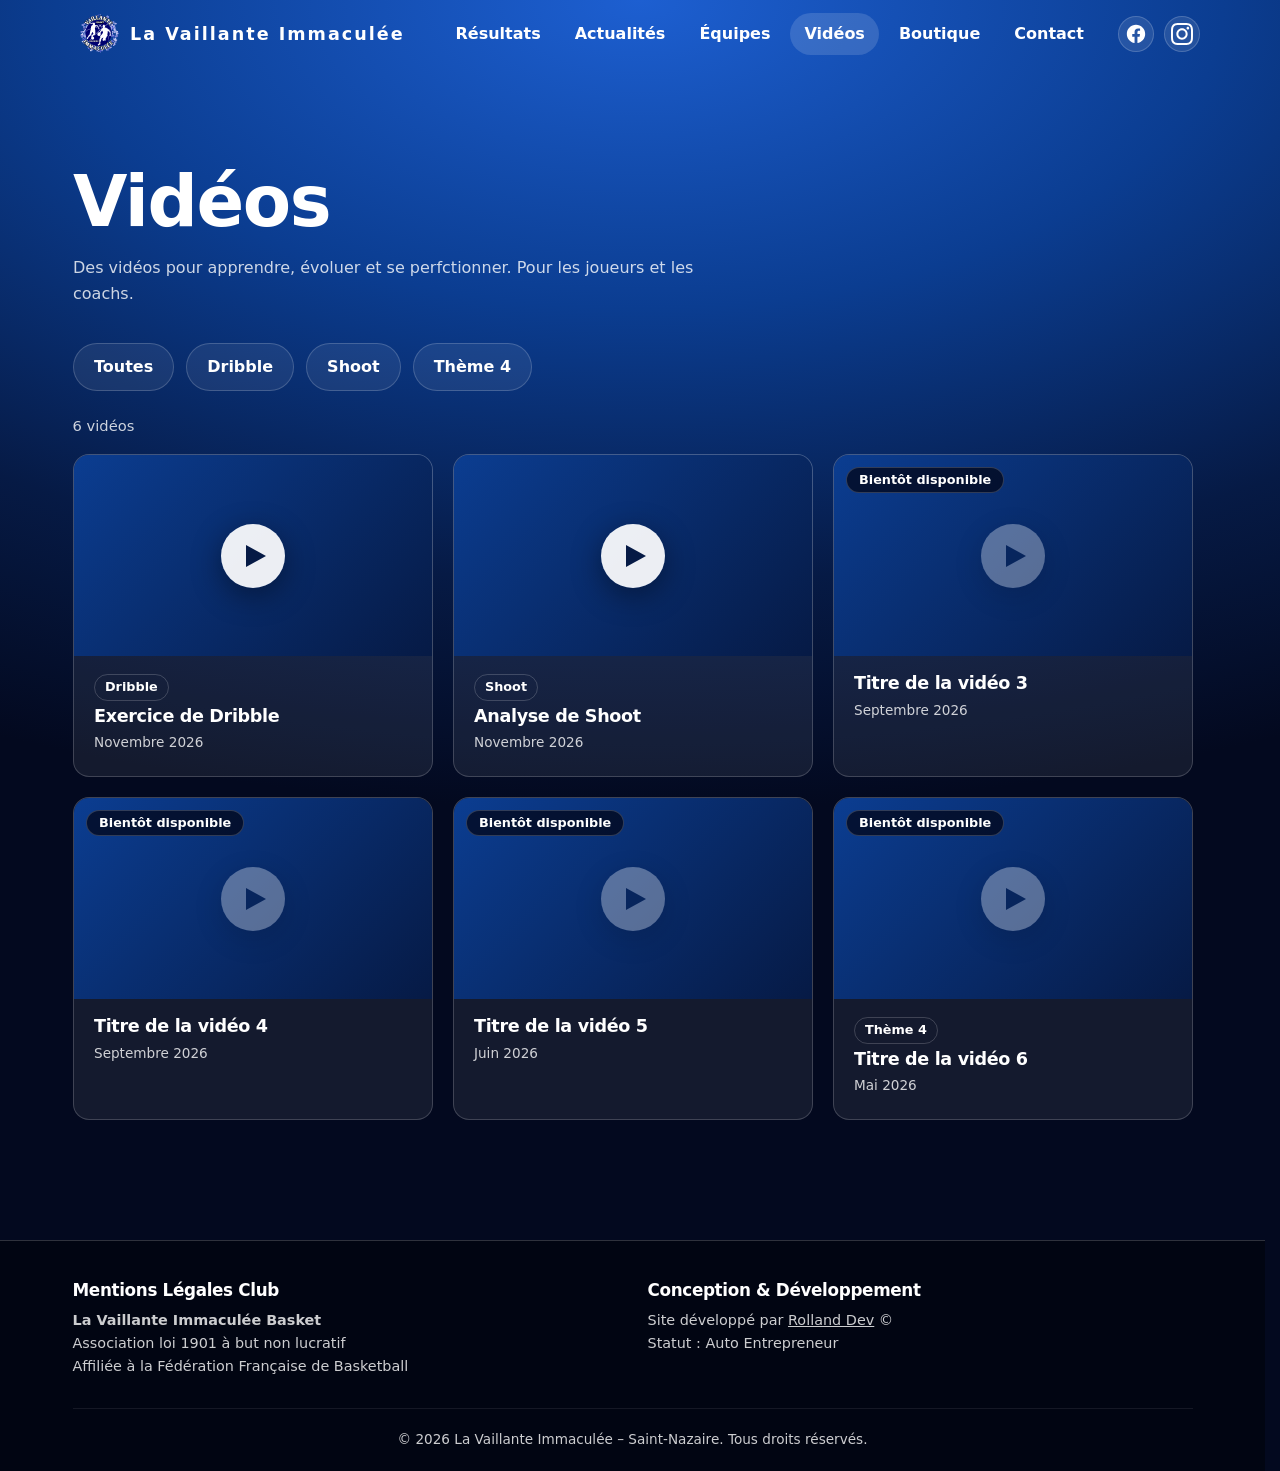
==== commit 9a81aa72: "final VaillanteV2" ====
--- a/pages/videos.html
+++ b/pages/videos.html
@@ -9,10 +9,7 @@
       content="Les vidéos de La Vaillante Immaculée, club de basket de Saint-Nazaire : matchs, entraînements et moments forts du club."
     />
     <meta name="theme-color" content="#061a45" />
-    <link
-      rel="icon"
-      href="data:image/svg+xml,%3Csvg xmlns='http://www.w3.org/2000/svg' viewBox='0 0 100 100'%3E%3Ccircle cx='50' cy='50' r='48' fill='%230b3d91'/%3E%3Ccircle cx='50' cy='50' r='30' fill='none' stroke='%23fff' stroke-width='5'/%3E%3C/svg%3E"
-    />
+    <link rel="icon" href="../favicon.svg" />
     <link rel="stylesheet" href="../stylev2.css" />
   </head>
   <body>
@@ -184,7 +181,8 @@
         <div class="wrap">
           <h1 id="h-vid" class="vin">Vidéos</h1>
           <p class="sub vin">
-            Revivez les matchs, les entraînements et les moments forts du club.
+            Des vidéos pour apprendre, évoluer et se perfctionner. Pour les
+            joueurs et les coachs.
           </p>
           <div
             class="filters vin"
@@ -238,7 +236,7 @@
       </div>
     </footer>
 
-    <script src="../scriptv2.js"></script>
+    <script src="../scriptv2.js" type="module"></script>
     <script src="videosv2.js"></script>
     <script>
       (function () {
--- a/stylev2.css
+++ b/stylev2.css
@@ -614,7 +614,7 @@
   justify-content: center;
   align-items: center;
   width: 90%;
-  height: 700px;
+  height: auto;
   margin: 40px auto;
 }
 
